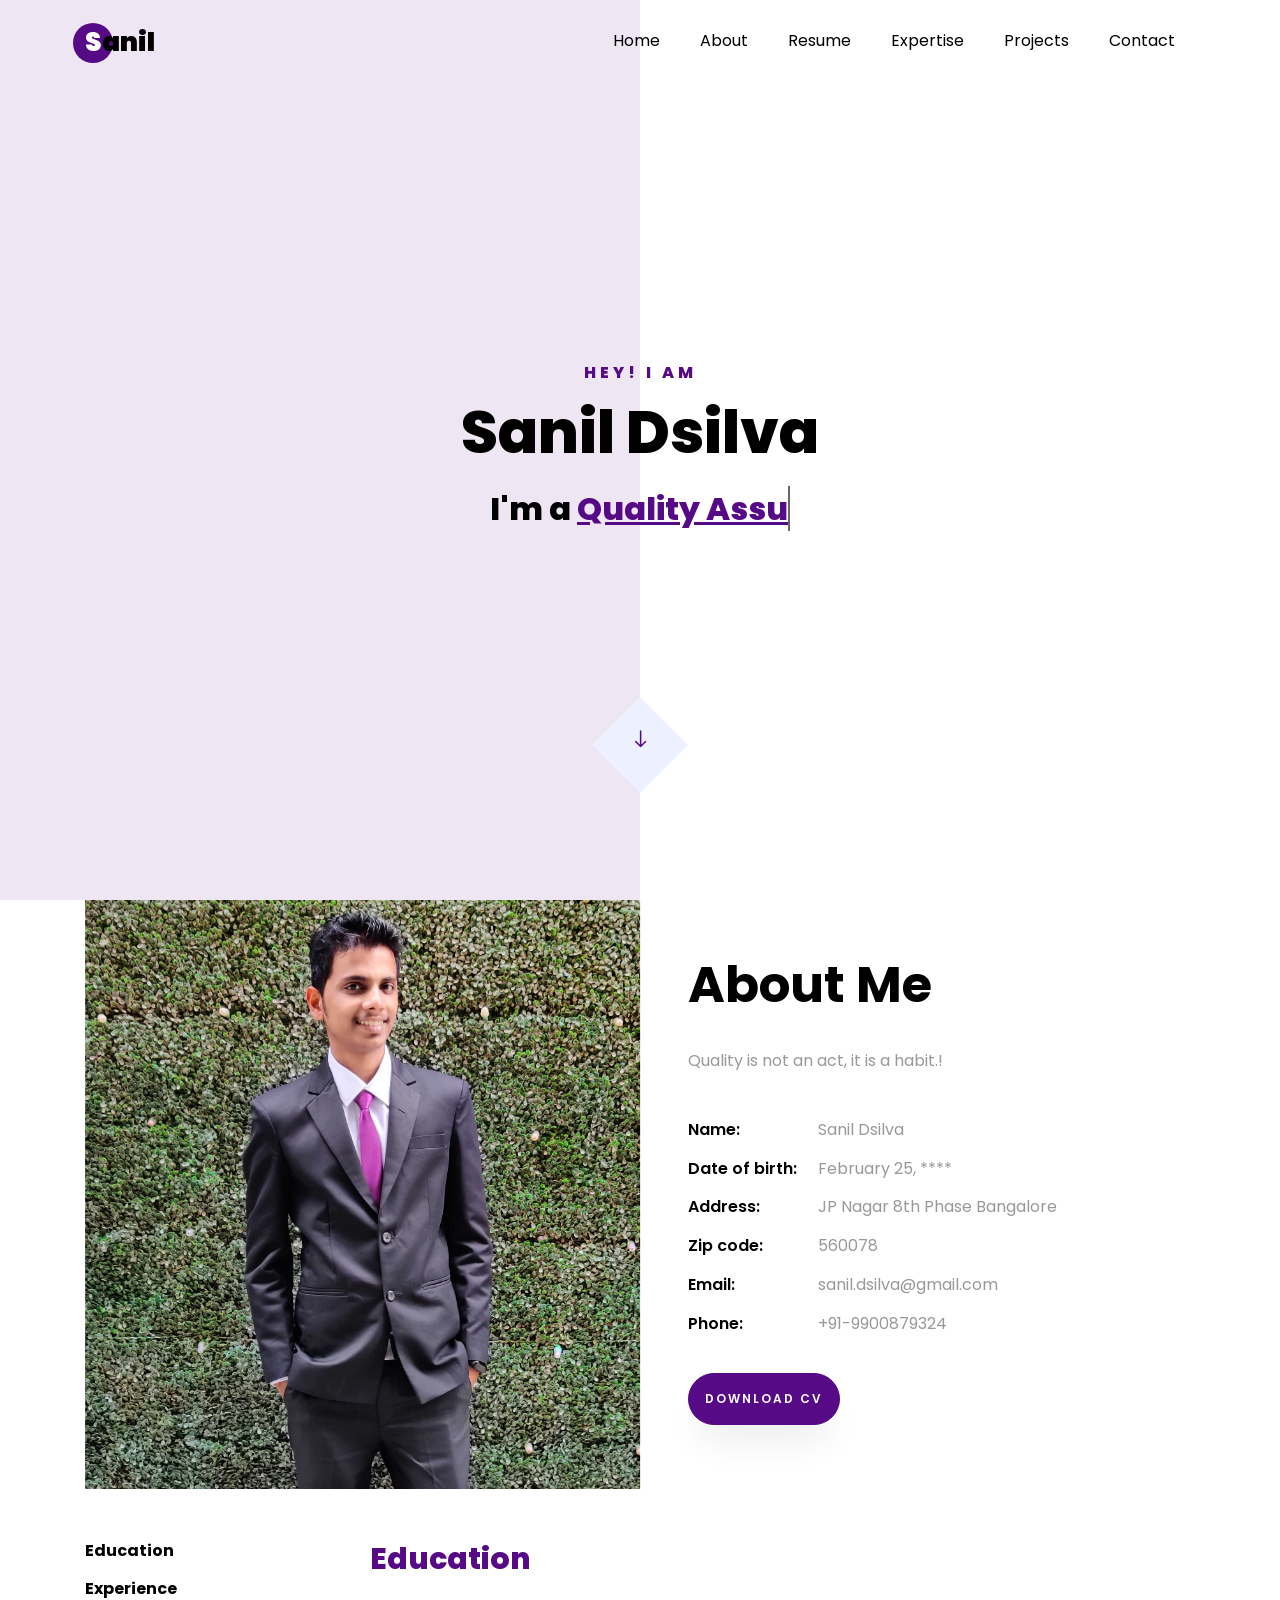
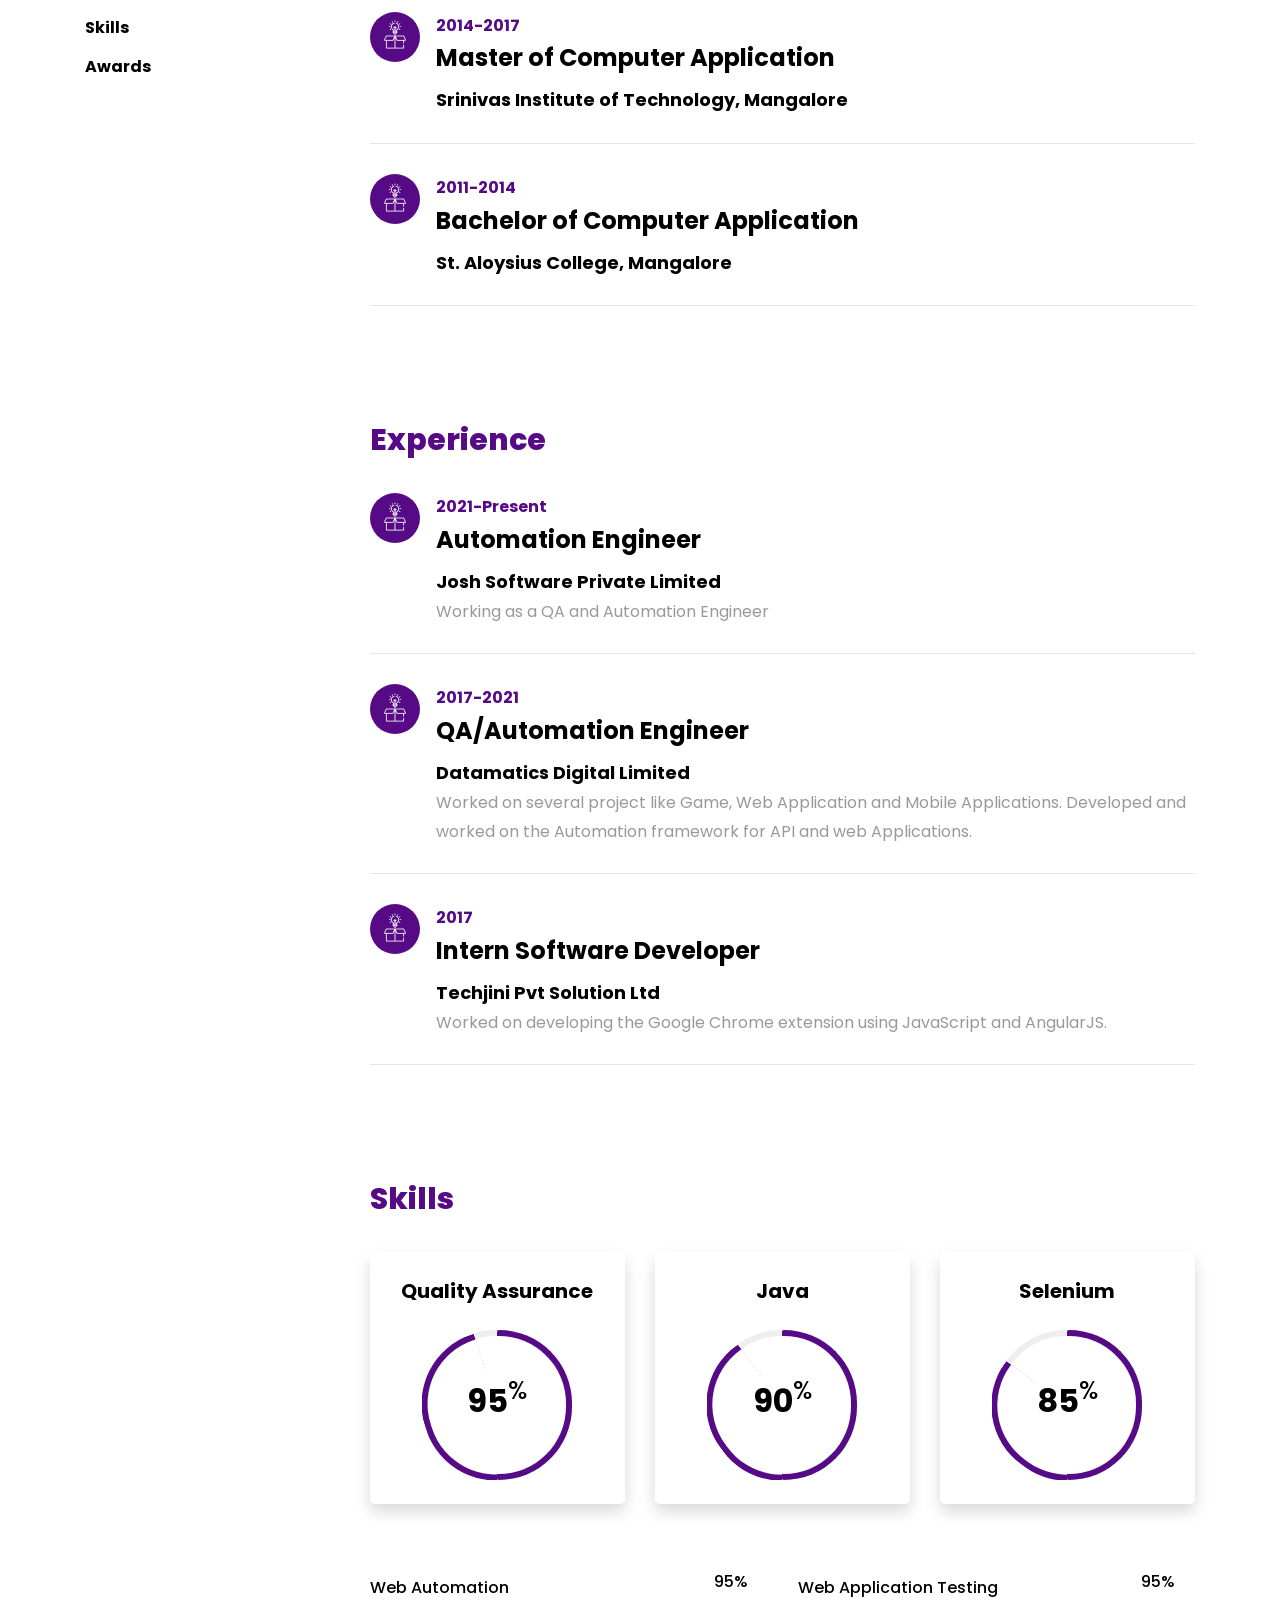
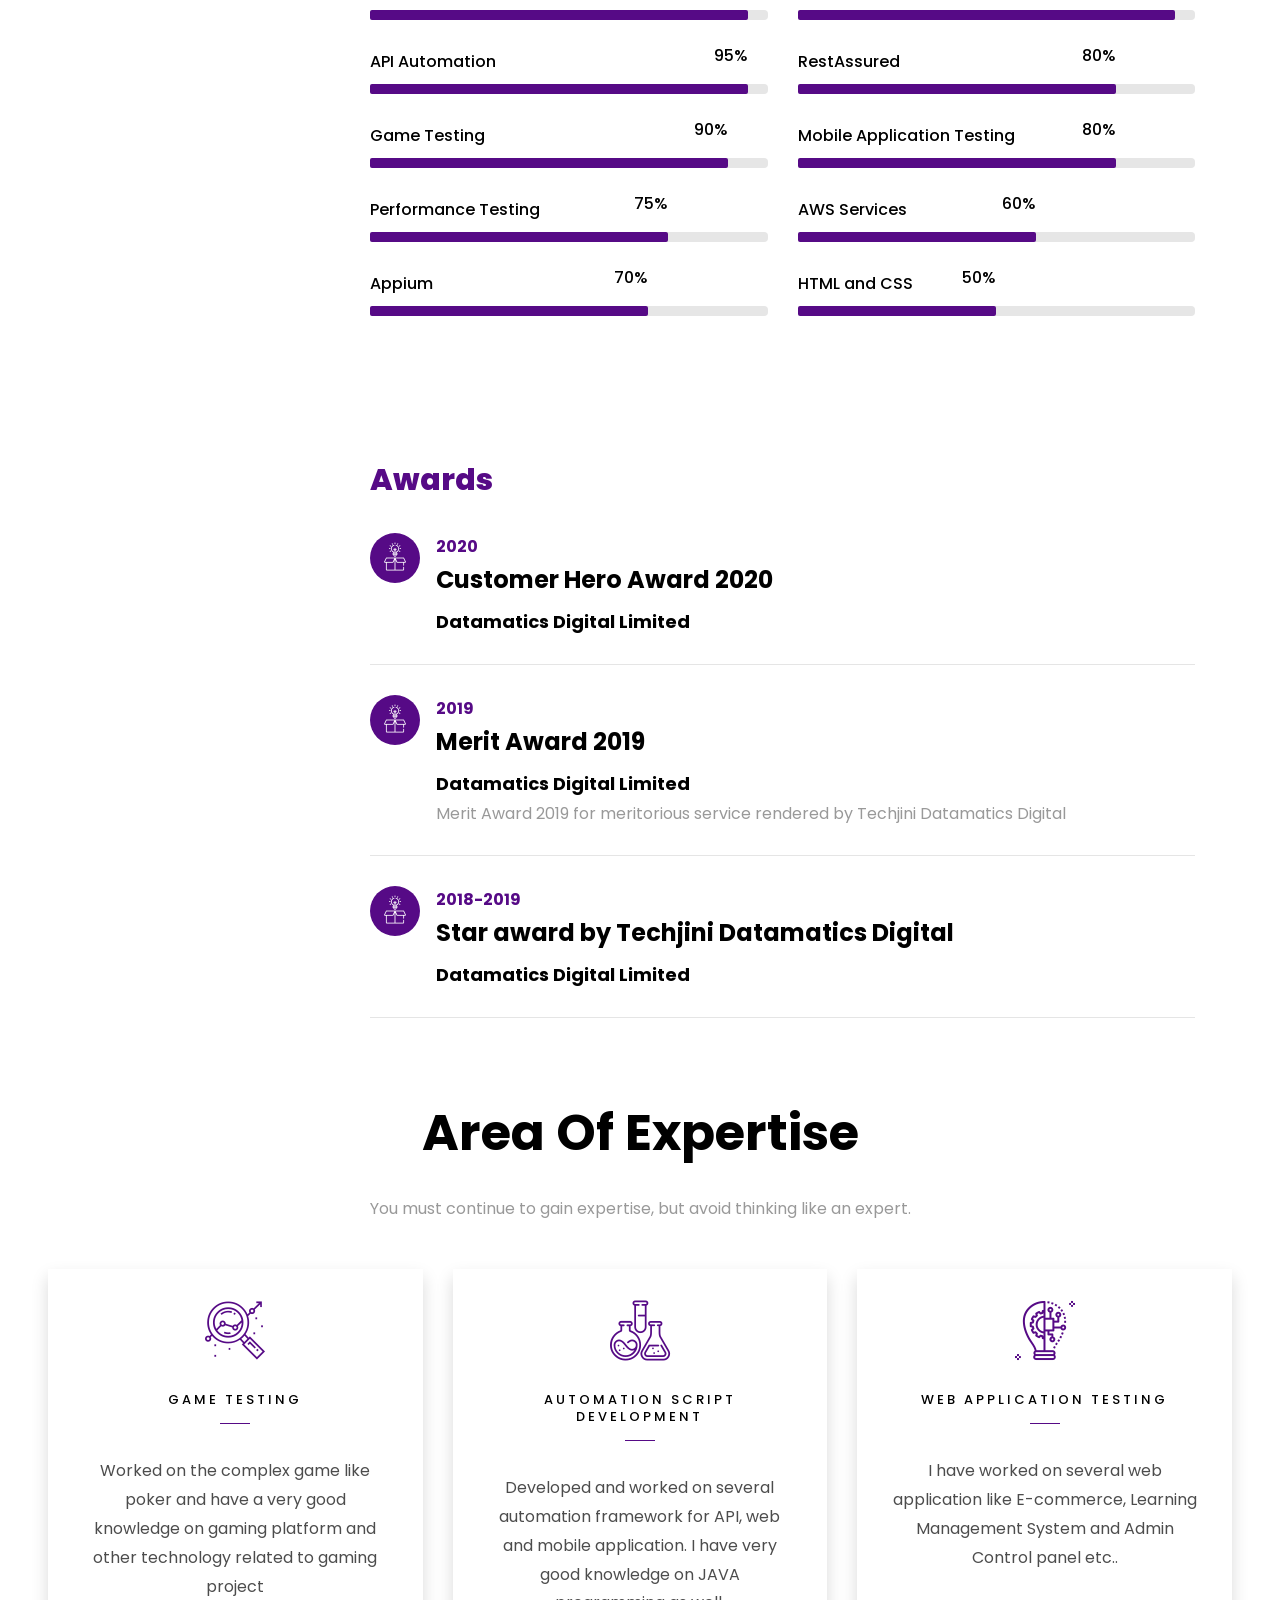
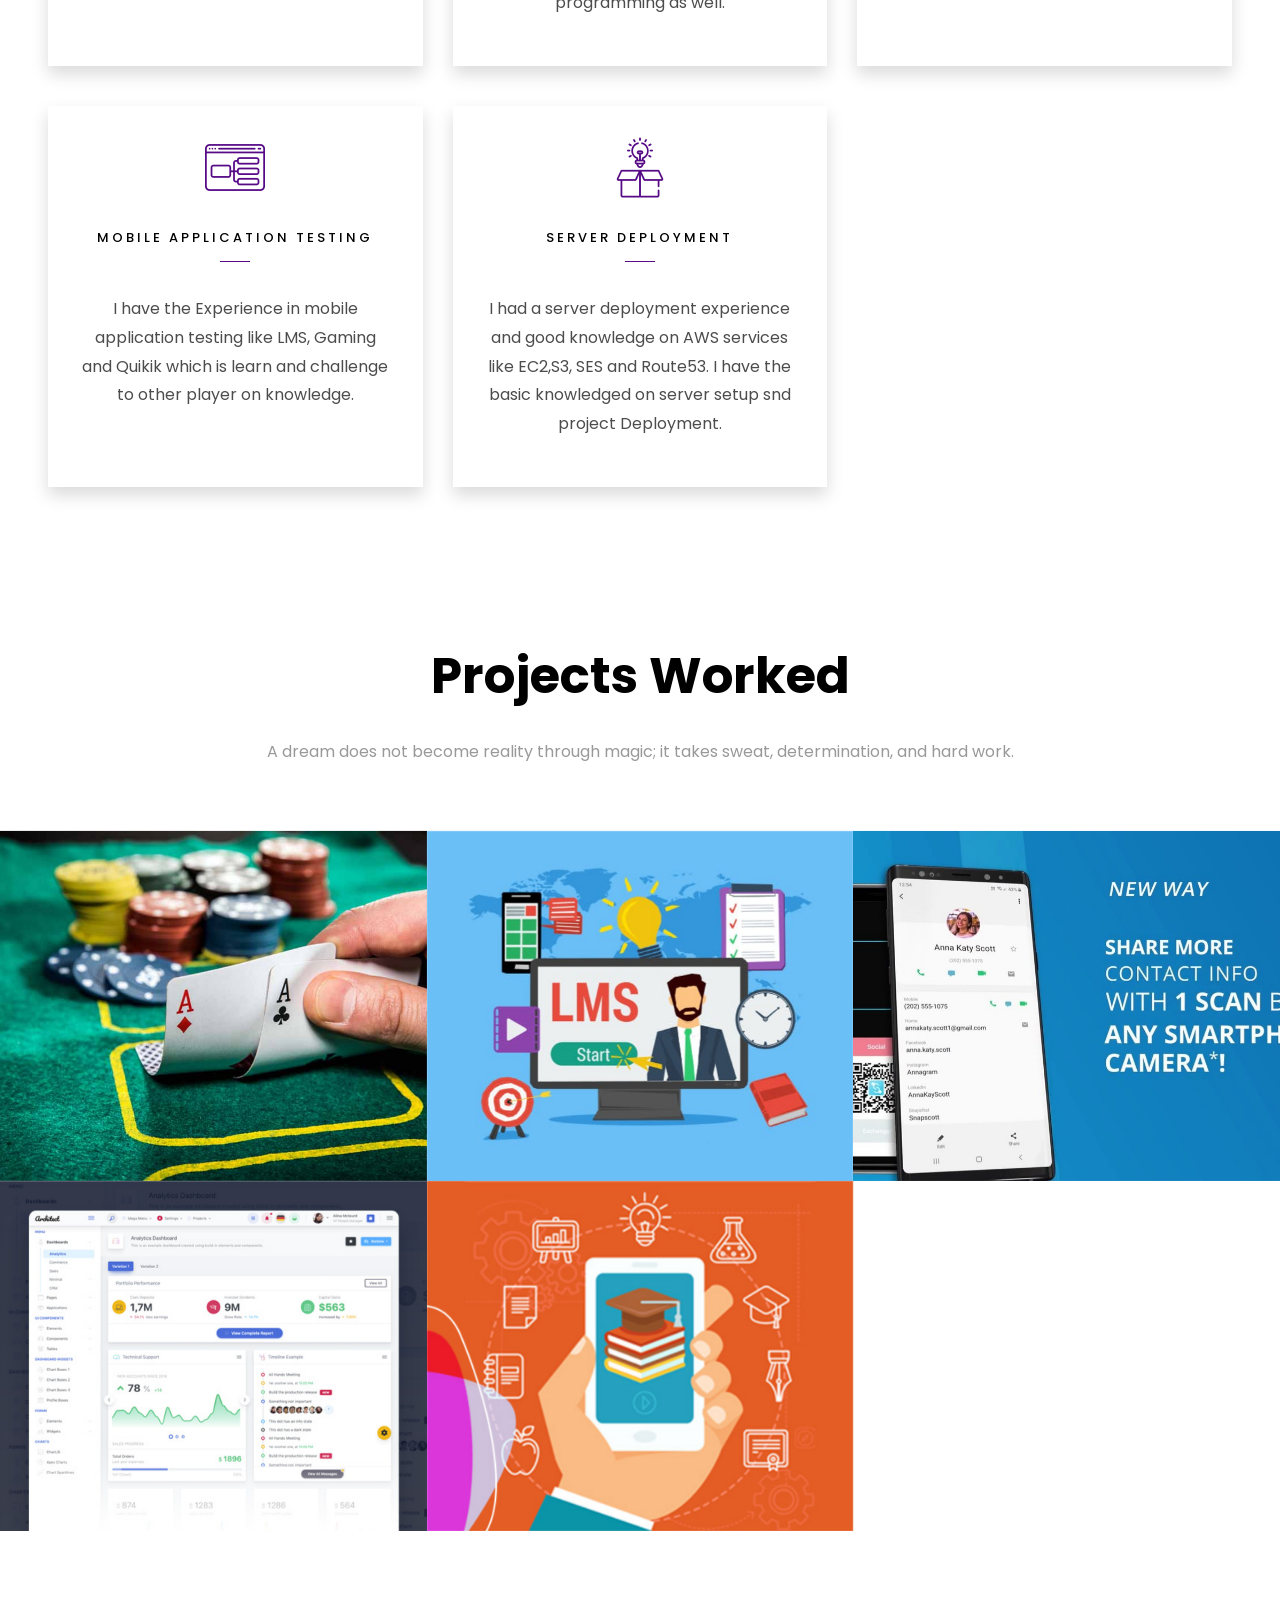
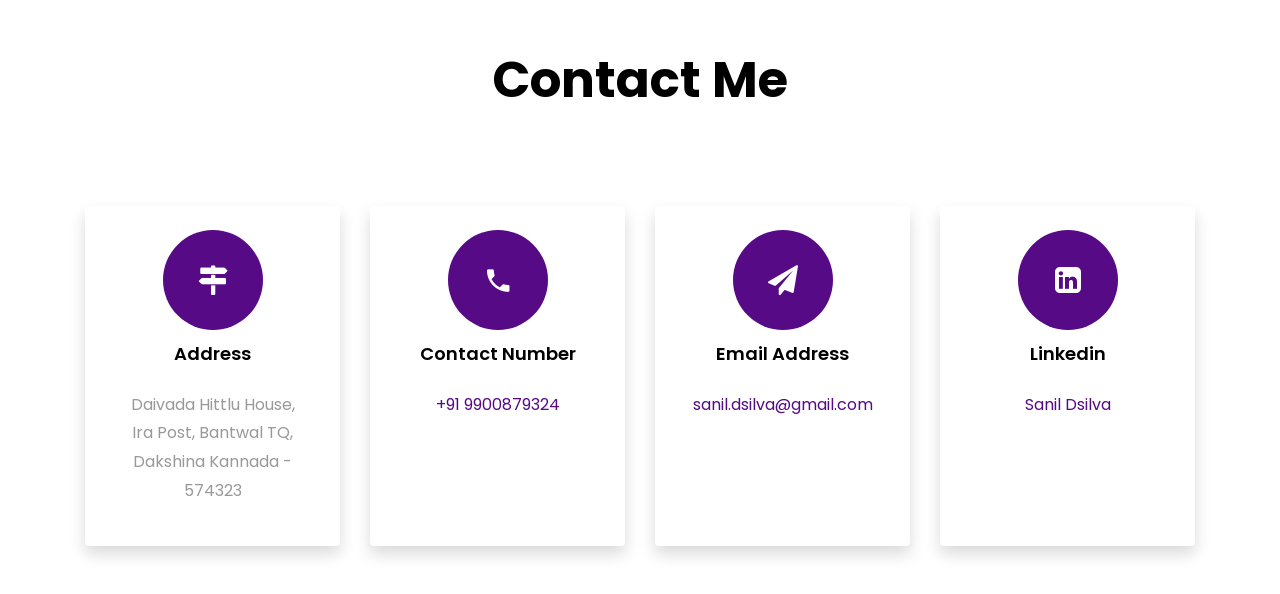
==== index.html @ dc520b86 "address update" ====
<!DOCTYPE html>
<html lang="en">

<head>
    <title>Sanil Dsilva - Resume</title>
    <meta charset="utf-8">
    <meta content="width=device-width, initial-scale=1, shrink-to-fit=no" name="viewport">

    <link href="https://fonts.googleapis.com/css?family=Poppins:100,200,300,400,500,600,700,800,900" rel="stylesheet">

    <link href="css/open-iconic-bootstrap.min.css" rel="stylesheet">
    <link href="css/animate.css" rel="stylesheet">

    <link href="css/owl.carousel.min.css" rel="stylesheet">
    <link href="css/owl.theme.default.min.css" rel="stylesheet">
    <link href="css/magnific-popup.css" rel="stylesheet">

    <link href="css/aos.css" rel="stylesheet">

    <link href="css/ionicons.min.css" rel="stylesheet">

    <link href="css/flaticon.css" rel="stylesheet">
    <link href="css/icomoon.css" rel="stylesheet">
    <link href="css/style.css" rel="stylesheet">
</head>

<body data-offset="300" data-spy="scroll" data-target=".site-navbar-target">


<nav class="navbar navbar-expand-lg navbar-dark ftco_navbar ftco-navbar-light site-navbar-target" id="ftco-navbar">
    <div class="container">
        <a class="navbar-brand" href="index.html"><span>S</span>anil</a>
        <button aria-controls="ftco-nav" aria-expanded="false" aria-label="Toggle navigation"
                class="navbar-toggler js-fh5co-nav-toggle fh5co-nav-toggle" data-target="#ftco-nav" data-toggle="collapse" type="button">
            <span class="oi oi-menu"></span> Menu
        </button>

        <div class="collapse navbar-collapse" id="ftco-nav">
            <ul class="navbar-nav nav ml-auto">
                <li class="nav-item"><a class="nav-link" href="#home-section"><span>Home</span></a></li>
                <li class="nav-item"><a class="nav-link" href="#about-section"><span>About</span></a></li>
                <li class="nav-item"><a class="nav-link" href="#resume-section"><span>Resume</span></a></li>
                <li class="nav-item"><a class="nav-link" href="#services-section"><span>Expertise</span></a></li>
                <li class="nav-item"><a class="nav-link" href="#projects-section"><span>Projects</span></a></li>
                <li class="nav-item"><a class="nav-link" href="#contact-section"><span>Contact</span></a></li>
            </ul>
        </div>
    </div>
</nav>
<section class="hero-wrap js-fullheight">
    <div class="overlay">

    </div>

    <div class="container">
        <div class="row no-gutters slider-text js-fullheight justify-content-center align-items-center">
            <div class="col-lg-8 col-md-6 ftco-animate d-flex align-items-center">


                <div class="text text-center">
                    <span class="subheading">Hey! I am</span>
                    <h1>Sanil Dsilva</h1>
                    <h2>I'm a
                        <span class="txt-rotate" data-period="1000"
                              data-rotate='[ "Quality Assurance.", "Automation Engineer.", "Game Tester." ]'></span>
                    </h2>
                </div>
            </div>
        </div>
    </div>
    </div>
    <div class="mouse">
        <a class="mouse-icon" href="#about-section">
            <div class="mouse-wheel"><span class="ion-ios-arrow-round-down"></span></div>
        </a>
    </div>


</section>

<section class="ftco-about img ftco-section ftco-no-pt ftco-no-pb" id="about-section">
    <div class="container">
        <div class="row d-flex no-gutters">
            <div class="col-md-6 col-lg-6 d-flex">
                <div class="img-about img d-flex align-items-stretch">
                    <div class="overlay"></div>
                    <div class="img d-flex align-self-stretch align-items-center"
                         style="background-image:url(images/about.jpg);">
                    </div>
                </div>
            </div>
            <div class="col-md-6 col-lg-6 pl-md-5 py-5">
                <div class="row justify-content-start pb-3">
                    <div class="col-md-12 heading-section ftco-animate">
                        <h1 class="big">About</h1>
                        <h2 class="mb-4">About Me</h2>
                        <p>Quality is not an act, it is a habit.!</p>
                        <ul class="about-info mt-4 px-md-0 px-2">
                            <li class="d-flex"><span>Name:</span> <span>Sanil Dsilva</span></li>
                            <li class="d-flex"><span>Date of birth:</span> <span>February 25, ****</span></li>
                            <li class="d-flex"><span>Address:</span> <span>JP Nagar 8th Phase Bangalore</span></li>
                            <li class="d-flex"><span>Zip code:</span> <span>560078</span></li>
                            <li class="d-flex"><span>Email:</span> <span>sanil.dsilva@gmail.com</span></li>
                            <li class="d-flex"><span>Phone: </span> <span>+91-9900879324</span></li>
                        </ul>
                    </div>
                </div>
                <div class="counter-wrap ftco-animate d-flex mt-md-3up">
                    <div class="text">
                        <p class="mb-4">
                            <!-- <span class="number" data-number="">0</span>
                <span>Project complete</span> -->
                        </p>
                        <p><a class="btn btn-primary py-3 px-3"
                              href="https://drive.google.com/uc?export=download&id=13MwGcppzN68ynqC8tFf2bJiOkBK320eb">Download CV</a></p>
                    </div>
                </div>
            </div>
        </div>
    </div>
</section>
<!--
<section class="ftco-section ftco-partner">
    <div class="container">
        <div class="row">
            <div class="col-sm ftco-animate">
                <a href="#" class="partner"><img src="images/comp.png" class="img-fluid" alt="Colorlib Template"></a>
            </div>
            <div class="col-sm ftco-animate">
                <a href="#" class="partner"><img src="images/cmp2.png" class="img-fluid" alt="Colorlib Template"></a>
            </div>

        </div>
    </div>
</section> -->

<section class="ftco-section ftco-no-pb goto-here" id="resume-section">
    <div class="container">
        <div class="row">
            <div class="col-md-3">
                <nav id="navi">
                    <ul>
                        <li><a href="#page-1">Education</a></li>
                        <li><a href="#page-2">Experience</a></li>
                        <li><a href="#page-3">Skills</a></li>
                        <li><a href="#page-4">Awards</a></li>
                    </ul>
                </nav>
            </div>
            <div class="col-md-9">
                <div class="page one" id="page-1">
                    <h2 class="heading">Education</h2>
                    <div class="resume-wrap d-flex ftco-animate">
                        <div class="icon d-flex align-items-center justify-content-center">
                            <span class="flaticon-ideas"></span>
                        </div>
                        <div class="text pl-3">

                            <span class="date">2014-2017</span>
                            <h2>Master of Computer Application</h2>
                            <span class="position">Srinivas Institute of Technology, Mangalore</span>
                            <p></p>

                        </div>
                    </div>
                    <div class="resume-wrap d-flex ftco-animate">
                        <div class="icon d-flex align-items-center justify-content-center">
                            <span class="flaticon-ideas"></span>
                        </div>
                        <div class="text pl-3">
                            <span class="date">2011-2014</span>
                            <h2>Bachelor of Computer Application</h2>
                            <span class="position">St. Aloysius College, Mangalore</span>
                            <p></p>

                        </div>
                    </div>

                </div>


                <div class="page two" id="page-2">
                    <h2 class="heading">Experience</h2>


                    <div class="resume-wrap d-flex ftco-animate">
                        <div class="icon d-flex align-items-center justify-content-center">
                            <span class="flaticon-ideas"></span>
                        </div>
                        <div class="text pl-3">
                            <span class="date">2021-Present</span>
                            <h2>Automation Engineer</h2>
                            <span class="position">Josh Software Private Limited
								</span>
                            <p>Working as a QA and Automation Engineer</p>
                        </div>
                    </div>

                    <div class="resume-wrap d-flex ftco-animate">
                        <div class="icon d-flex align-items-center justify-content-center">
                            <span class="flaticon-ideas"></span>
                        </div>
                        <div class="text pl-3">
                            <span class="date">2017-2021</span>
                            <h2>QA/Automation Engineer</h2>
                            <span class="position">Datamatics Digital Limited</span>
                            <p>Worked on several project like Game, Web Application and Mobile Applications.
                                Developed and worked on the Automation framework for API and web Applications. </p>
                        </div>
                    </div>


                    <div class="resume-wrap d-flex ftco-animate">
                        <div class="icon d-flex align-items-center justify-content-center">
                            <span class="flaticon-ideas"></span>
                        </div>
                        <div class="text pl-3">
                            <span class="date">2017</span>
                            <h2>Intern Software Developer</h2>
                            <span class="position">Techjini Pvt Solution Ltd</span>
                            <p>Worked on developing the Google Chrome extension using JavaScript and AngularJS.
                            </p>
                        </div>
                    </div>


                </div>
                <div class="page three" id="page-3">
                    <h2 class="heading">Skills</h2>
                    <div class="row progress-circle mb-5">

                        <div class="col-lg-4 mb-4">
                            <div class="bg-white rounded-lg shadow p-4">
                                <h2 class="h5 font-weight-bold text-center mb-4">Quality Assurance</h2>

                                <!-- Progress bar 1 -->
                                <div class="progress mx-auto" data-value='95'>
										<span class="progress-left">
											<span class="progress-bar border-primary"></span>
										</span>
                                    <span class="progress-right">
											<span class="progress-bar border-primary"></span>
										</span>
                                    <div
                                            class="progress-value w-100 h-100 rounded-circle d-flex align-items-center justify-content-center">
                                        <div class="h2 font-weight-bold">95<sup class="small">%</sup></div>
                                    </div>
                                </div>
                                <!-- END -->


                            </div>
                        </div>
                        <div class="col-lg-4 mb-4">
                            <div class="bg-white rounded-lg shadow p-4">
                                <h2 class="h5 font-weight-bold text-center mb-4">Java</h2>

                                <!-- Progress bar 1 -->
                                <div class="progress mx-auto" data-value='90'>
										<span class="progress-left">
											<span class="progress-bar border-primary"></span>
										</span>
                                    <span class="progress-right">
											<span class="progress-bar border-primary"></span>
										</span>
                                    <div
                                            class="progress-value w-100 h-100 rounded-circle d-flex align-items-center justify-content-center">
                                        <div class="h2 font-weight-bold">90<sup class="small">%</sup></div>
                                    </div>
                                </div>
                                <!-- END -->
                            </div>
                        </div>

                        <div class="col-lg-4 mb-4">
                            <div class="bg-white rounded-lg shadow p-4">
                                <h2 class="h5 font-weight-bold text-center mb-4">Selenium</h2>

                                <!-- Progress bar 1 -->
                                <div class="progress mx-auto" data-value='85'>
										<span class="progress-left">
											<span class="progress-bar border-primary"></span>
										</span>
                                    <span class="progress-right">
											<span class="progress-bar border-primary"></span>
										</span>
                                    <div
                                            class="progress-value w-100 h-100 rounded-circle d-flex align-items-center justify-content-center">
                                        <div class="h2 font-weight-bold">85<sup class="small">%</sup></div>
                                    </div>
                                </div>
                                <!-- END -->


                            </div>
                        </div>


                    </div>
                    <div class="row">
                        <div class="col-md-6 animate-box">
                            <div class="progress-wrap ftco-animate">
                                <h3>Web Automation</h3>
                                <div class="progress">
                                    <div aria-valuemax="100" aria-valuemin="0" aria-valuenow="95"
                                         class="progress-bar color-1" role="progressbar" style="width:95%">
                                        <span>95%</span>
                                    </div>
                                </div>
                            </div>
                        </div>
                        <div class="col-md-6 animate-box">
                            <div class="progress-wrap ftco-animate">
                                <h3>Web Application Testing</h3>
                                <div class="progress">
                                    <div aria-valuemax="100" aria-valuemin="0" aria-valuenow="95"
                                         class="progress-bar color-5" role="progressbar" style="width:95%">
                                        <span>95%</span>
                                    </div>
                                </div>
                            </div>
                        </div>
                        <div class="col-md-6 animate-box">
                            <div class="progress-wrap ftco-animate">
                                <h3>API Automation</h3>
                                <div class="progress">
                                    <div aria-valuemax="100" aria-valuemin="0" aria-valuenow="85"
                                         class="progress-bar color-2" role="progressbar" style="width:95%">
                                        <span>95%</span>
                                    </div>
                                </div>
                            </div>
                        </div>
                        <div class="col-md-6 animate-box">
                            <div class="progress-wrap ftco-animate">
                                <h3>RestAssured</h3>
                                <div class="progress">
                                    <div aria-valuemax="100" aria-valuemin="0" aria-valuenow="80"
                                         class="progress-bar color-3" role="progressbar" style="width:80%">
                                        <span>80%</span>
                                    </div>
                                </div>
                            </div>
                        </div>
                        <div class="col-md-6 animate-box">
                            <div class="progress-wrap ftco-animate">
                                <h3>Game Testing</h3>
                                <div class="progress">
                                    <div aria-valuemax="100" aria-valuemin="0" aria-valuenow="90"
                                         class="progress-bar color-4" role="progressbar" style="width:90%">
                                        <span>90%</span>
                                    </div>
                                </div>
                            </div>
                        </div>
                        <div class="col-md-6 animate-box">
                            <div class="progress-wrap ftco-animate">
                                <h3>Mobile Application Testing</h3>
                                <div class="progress">
                                    <div aria-valuemax="100" aria-valuemin="0" aria-valuenow="70"
                                         class="progress-bar color-5" role="progressbar" style="width:80%">
                                        <span>80%</span>
                                    </div>
                                </div>
                            </div>
                        </div>

                        <div class="col-md-6 animate-box">
                            <div class="progress-wrap ftco-animate">
                                <h3>Performance Testing</h3>
                                <div class="progress">
                                    <div aria-valuemax="100" aria-valuemin="0" aria-valuenow="75"
                                         class="progress-bar color-6" role="progressbar" style="width:75%">
                                        <span>75%</span>
                                    </div>
                                </div>
                            </div>
                        </div>
                        <div class="col-md-6 animate-box">
                            <div class="progress-wrap ftco-animate">
                                <h3>AWS Services</h3>
                                <div class="progress">
                                    <div aria-valuemax="100" aria-valuemin="0" aria-valuenow="60"
                                         class="progress-bar color-6" role="progressbar" style="width:60%">
                                        <span>60%</span>
                                    </div>
                                </div>
                            </div>
                        </div>
                        <div class="col-md-6 animate-box">
                            <div class="progress-wrap ftco-animate">
                                <h3>Appium</h3>
                                <div class="progress">
                                    <div aria-valuemax="100" aria-valuemin="0" aria-valuenow="70"
                                         class="progress-bar color-6" role="progressbar" style="width:70%">
                                        <span>70%</span>
                                    </div>
                                </div>
                            </div>
                        </div>
                        <div class="col-md-6 animate-box">
                            <div class="progress-wrap ftco-animate">
                                <h3>HTML and CSS</h3>
                                <div class="progress">
                                    <div aria-valuemax="100" aria-valuemin="0" aria-valuenow="70"
                                         class="progress-bar color-6" role="progressbar" style="width:50%">
                                        <span>50%</span>
                                    </div>
                                </div>
                            </div>
                        </div>
                    </div>
                </div>
                <div class="page four" id="page-4">
                    <h2 class="heading">Awards</h2>


                    <div class="resume-wrap d-flex ftco-animate">
                        <div class="icon d-flex align-items-center justify-content-center">
                            <span class="flaticon-ideas"></span>
                        </div>
                        <div class="text pl-3">
                            <span class="date">2020</span>
                            <h2>Customer Hero Award 2020 </h2>
                            <span class="position">Datamatics Digital Limited</span>
                            <p></p>
                        </div>
                    </div>

                    <div class="resume-wrap d-flex ftco-animate">
                        <div class="icon d-flex align-items-center justify-content-center">
                            <span class="flaticon-ideas"></span>
                        </div>
                        <div class="text pl-3">
                            <span class="date">2019</span>
                            <h2>Merit Award 2019 </h2>
                            <span class="position">Datamatics Digital Limited</span>
                            <p>Merit Award 2019 for meritorious service rendered by Techjini Datamatics
                                Digital</p>
                        </div>
                    </div>
                    <div class="resume-wrap d-flex ftco-animate">
                        <div class="icon d-flex align-items-center justify-content-center">
                            <span class="flaticon-ideas"></span>
                        </div>
                        <div class="text pl-3">
                            <span class="date">2018-2019</span>
                            <h2>Star award by Techjini Datamatics Digital</h2>
                            <span class="position">Datamatics Digital Limited</span>
                            <p></p>
                        </div>
                    </div>

                </div>
            </div>
        </div>
    </div>
</section>

<section class="ftco-section" id="services-section">
    <div class="container-fluid px-md-5">
        <div class="row justify-content-center">
            <div class="col-md-12 heading-section text-center ftco-animate">
                <h1 class="big big-2">Area Of Expertise</h1>
                <h2 class="mb-4">Area Of Expertise</h2>
                <!-- <p>Be warned that being an expert is more than understanding how a system is supposed to work. Expertise is gained by investigating why a system doesn't work.</p> -->
                <p>You must continue to gain expertise, but avoid thinking like an expert.</p>
                <br/>
            </div>
        </div>
        <div class="row">
            <div class="col-md-4 text-center d-flex ftco-animate">
                <a class="services-1 shadow">
						<span class="icon">
							<i class="flaticon-analysis"></i>
						</span>
                    <div class="desc">
                        <h3 class="mb-5">Game Testing</h3>
                        <p>Worked on the complex game like poker and have a very good knowledge on gaming platform and
                            other technology related to gaming project </p>
                    </div>
                </a>
            </div>
            <div class="col-md-4 text-center d-flex ftco-animate">
                <a class="services-1 shadow">
						<span class="icon">
							<i class="flaticon-flasks"></i>
						</span>
                    <div class="desc">
                        <h3 class="mb-5">Automation Script Development</h3>
                        <p>Developed and worked on several automation framework for API, web and mobile application. I
                            have very good knowledge on JAVA programming as well.</p>
                    </div>
                </a>
            </div>


            <div class="col-md-4 text-center d-flex ftco-animate">
                <a class="services-1 shadow">
						<span class="icon">
							<i class="flaticon-innovation"></i>
						</span>
                    <div class="desc">
                        <h3 class="mb-5">Web Application Testing</h3>
                        <p>I have worked on several web application like E-commerce, Learning Management System and
                            Admin Control panel etc..</p>
                    </div>
                </a>
            </div>
            <div class="col-md-4 text-center d-flex ftco-animate">
                <a class="services-1 shadow">
						<span class="icon">
							<i class="flaticon-ux-design"></i>
						</span>
                    <div class="desc">
                        <h3 class="mb-5">Mobile Application Testing</h3>
                        <p>I have the Experience in mobile application testing like LMS, Gaming and Quikik which is
                            learn and challenge to other player on knowledge.</p>
                    </div>
                </a>
            </div>

            <div class="col-md-4 text-center d-flex ftco-animate">
                <a class="services-1 shadow">
						<span class="icon">
							<i class="flaticon-ideas"></i>
						</span>
                    <div class="desc">
                        <h3 class="mb-5">Server Deployment</h3>
                        <p>I had a server deployment experience and good knowledge on AWS services like EC2,S3, SES and
                            Route53. I have the basic knowledged on server setup snd project Deployment.</p>
                    </div>
                </a>
            </div>
            <!-- <div class="col-md-4 text-center d-flex ftco-animate">
                    <a href="#" class="services-1 shadow">
                        <span class="icon">
                            <i class="flaticon-idea"></i>
                        </span>
                        <div class="desc">
                            <h3 class="mb-5">Product Strategy</h3>
                            <p>A small river named Duden flows by their place and supplies it with the necessary regelialia.</p>
                        </div>
                    </a>
                </div> -->
        </div>
    </div>
</section>


<section class="ftco-sectionNew ftco-project" id="projects-section">
    <div class="container-fluid px-md-0">
        <div class="row no-gutters justify-content-center pb-5">
            <div class="col-md-12 heading-section text-center ftco-animate">
                <h1 class="big big-2">Projects</h1>
                <h2 class="mb-4">Projects Worked</h2>
                <p>A dream does not become reality through magic; it takes sweat, determination, and hard work.
                </p>
            </div>
        </div>
        <div class="row no-gutters">
            <div class="col-md-4">
                <div class="project img ftco-animate d-flex justify-content-center align-items-center"
                     style="background-image: url(images/p1.jpg);">
                    <div class="overlay">
                    </div>
                    <div class="text text-justify p-4">
                        <h3><a href="#">
                            <center>Poker Game</center>
                        </a></h3>
                        <span>This is gaming application where different poker variants are developed. User can
								create club, create tables and plays with other realtime player to earn chips.
								<br/> Worked as QA and Developed the API automation script for this project.
								<hr>
								Role : QA and Automation Engineer
							</span>

                    </div>
                </div>
            </div>
            <div class="col-md-4">
                <div class="project img ftco-animate d-flex justify-content-center align-items-center"
                     style="background-image: url(images/p2.jpg);">
                    <div class="overlay"></div>
                    <div class="text text-justify p-4">
                        <h3><a href="#">
                            <center>E-Commerce and LMS</center>
                        </a></h3>
                        <span>Project is about E-Commerce website where user can buy the different courses from
								inventory and LMS application where user
								gets the access to course content, exams ,certificates and different admin controls to
								create and manipulate courses content etc.
								<hr/>
								Role : QA

							</span>
                    </div>
                </div>
            </div>

            <div class="col-md-4">
                <div class="project img ftco-animate d-flex justify-content-center align-items-center"
                     style="background-image: url(images/p3.jpg);">
                    <div class="overlay"></div>
                    <div class="text text-justify p-2">
                        <h3><a href="#">
                            <center>ContSync</center>
                        </a></h3>
                        <span>This is application where user can create contact card and can share across with other
								users. This application has a unique features like storing the all kind of contact
								information like phone number,social media profile etc. it will get auto updated on all
								the users app.

								<hr/> Role : UAT QA

							</span>
                    </div>
                </div>
            </div>
            <div class="col-md-4">
                <div class="project img ftco-animate d-flex justify-content-center align-items-center"
                     style="background-image: url(images/p4.jpg);">
                    <div class="overlay"></div>
                    <div class="text text-justify p-4">
                        <h3><a href="#">
                            <center>Bank Agent Portal</center>
                        </a></h3>
                        <span> This is web app where agent can login and enter field agent information ,
								assign the location , reporting manager and more.
								<br/> Worked on to develope the web automation script for this project.
								<hr/>
								Role : Automation Engineer
							</span>
                    </div>
                </div>
            </div>
            <div class="col-md-4">
                <div class="project img ftco-animate d-flex justify-content-center align-items-center"
                     style="background-image: url(images/p5.jpg);">
                    <div class="overlay"></div>
                    <div class="text text-justify p-4">
                        <h3><a href="#">
                            <center>Quikik</center>
                        </a></h3>
                        <span>It's Mobile and web application where user can learn maths and science subject topics
								and get the solution for the problem of the student.
								<br/> Worked on this project as QA and developing the automation scripts for API and
								mobile app.
								<hr/>Role : QA and Automation Engineer

							</span>
                    </div>
                </div>
            </div>
            <!-- <div class="col-md-4">
                <div class="project img ftco-animate d-flex justify-content-center align-items-center"
                    style="background-image: url(images/work-6.jpg);">
                    <div class="overlay"></div>
                    <div class="text text-center p-4">
                        <h3><a href="#">Branding &amp; Illustration Design</a></h3>
                        <span>Web Design</span>
                    </div>
                </div>
            </div> -->
        </div>
    </div>
</section>

<!-- <section class="ftco-section ftco-no-pt ftco-no-pb ftco-counter img" id="section-counter">
    <div class="container-fluid px-md-5">
        <div class="row d-md-flex align-items-center">
            <div class="col-md d-flex justify-content-center counter-wrap ftco-animate">
                <div class="block-18 shadow">
                    <div class="text">
                        <strong class="number" data-number="100">0</strong>
                        <span>Awards</span>
                    </div>
                </div>
            </div>
            <div class="col-md d-flex justify-content-center counter-wrap ftco-animate">
                <div class="block-18 shadow">
                    <div class="text">
                        <strong class="number" data-number="1200">0</strong>
                        <span>Complete Projects</span>
                    </div>
                </div>
            </div>
            <div class="col-md d-flex justify-content-center counter-wrap ftco-animate">
                <div class="block-18 shadow">
                    <div class="text">
                        <strong class="number" data-number="1200">0</strong>
                        <span>Happy Customers</span>
                    </div>
                </div>
            </div>
            <div class="col-md d-flex justify-content-center counter-wrap ftco-animate">
                <div class="block-18 shadow">
                    <div class="text">
                        <strong class="number" data-number="500">0</strong>
                        <span>Cups of coffee</span>
                    </div>
                </div>
            </div>
        </div>
    </div>
</section>
-->

<!-- <section class="ftco-section" id="blog-section">
    <div class="container">
        <div class="row justify-content-center mb-5 pb-5">
            <div class="col-md-7 heading-section text-center ftco-animate">
                <h1 class="big big-2">Blog</h1>
                <h2 class="mb-4">Our Blog</h2>
                <p>Far far away, behind the word mountains, far from the countries Vokalia and Consonantia</p>
            </div>
        </div>
        <div class="row d-flex">
            <div class="col-md-4 d-flex ftco-animate">
                <div class="blog-entry justify-content-end">
                    <a href="single.html" class="block-20" style="background-image: url('images/image_1.jpg');">
                    </a>
                    <div class="text mt-3 float-right d-block">
                        <h3 class="heading"><a href="single.html">Why Lead Generation is Key for Business Growth</a>
                        </h3>
                        <div class="d-flex align-items-center mb-3 meta">
                            <p class="mb-0">
                                <span class="mr-2">Sept. 12, 2019</span>
                                <a href="#" class="mr-2">Admin</a>
                                <a href="#" class="meta-chat"><span class="icon-chat"></span> 3</a>
                            </p>
                        </div>
                        <p>A small river named Duden flows by their place and supplies it with the necessary
                            regelialia.</p>
                    </div>
                </div>
            </div>
            <div class="col-md-4 d-flex ftco-animate">
                <div class="blog-entry justify-content-end">
                    <a href="single.html" class="block-20" style="background-image: url('images/image_2.jpg');">
                    </a>
                    <div class="text mt-3 float-right d-block">
                        <h3 class="heading"><a href="single.html">Why Lead Generation is Key for Business Growth</a>
                        </h3>
                        <div class="d-flex align-items-center mb-3 meta">
                            <p class="mb-0">
                                <span class="mr-2">Sept. 12, 2019</span>
                                <a href="#" class="mr-2">Admin</a>
                                <a href="#" class="meta-chat"><span class="icon-chat"></span> 3</a>
                            </p>
                        </div>
                        <p>A small river named Duden flows by their place and supplies it with the necessary
                            regelialia.</p>
                    </div>
                </div>
            </div>
            <div class="col-md-4 d-flex ftco-animate">
                <div class="blog-entry">
                    <a href="single.html" class="block-20" style="background-image: url('images/image_3.jpg');">
                    </a>
                    <div class="text mt-3 float-right d-block">
                        <h3 class="heading"><a href="single.html">Why Lead Generation is Key for Business Growth</a>
                        </h3>
                        <div class="d-flex align-items-center mb-3 meta">
                            <p class="mb-0">
                                <span class="mr-2">Sept. 12, 2019</span>
                                <a href="#" class="mr-2">Admin</a>
                                <a href="#" class="meta-chat"><span class="icon-chat"></span> 3</a>
                            </p>
                        </div>
                        <p>A small river named Duden flows by their place and supplies it with the necessary
                            regelialia.</p>
                    </div>
                </div>
            </div>
        </div>
    </div>
</section> -->

<!-- <section class="ftco-section ftco-hireme img" style="background-image: url(images/bg_1.jpg)">
    <div class="overlay"></div>
    <div class="container">
        <div class="row justify-content-center">
            <div class="col-md-7 ftco-animate text-center">
                <h2>I'm <span>Available</span> for freelancing</h2>
                <p>A small river named Duden flows by their place and supplies it with the necessary regelialia.</p>
                <p class="mb-0"><a href="#" class="btn btn-primary py-3 px-5">Hire me</a></p>
            </div>
        </div>
    </div>
</section> -->

<section class="ftco-section contact-section ftco-no-pb" id="contact-section">
    <div class="container">
        <div class="row justify-content-center mb-5 pb-3">
            <div class="col-md-7 heading-section text-center ftco-animate">
                <h1 class="big big-2">Contact</h1>
                <h2 class="mb-4">Contact Me</h2>
            </div>
        </div>

        <div class="row d-flex contact-info mb-5">
            <div class="col-md-6 col-lg-3 d-flex ftco-animate">
                <div class="align-self-stretch box text-center p-4 shadow">
                    <div class="icon d-flex align-items-center justify-content-center">
                        <span class="icon-map-signs"></span>
                    </div>
                    <div>
                        <h3 class="mb-4">Address</h3>
                        <p>Daivada Hittlu House,<br/> Ira Post, Bantwal TQ, Dakshina Kannada - 574323</p>
                    </div>
                </div>
            </div>
            <div class="col-md-6 col-lg-3 d-flex ftco-animate">
                <div class="align-self-stretch box text-center p-4 shadow">
                    <div class="icon d-flex align-items-center justify-content-center">
                        <span class="icon-phone2"></span>
                    </div>
                    <div>
                        <h3 class="mb-4">Contact Number</h3>
                        <p><a href="tel://9900879324">+91 9900879324</a></p>
                    </div>
                </div>
            </div>
            <div class="col-md-6 col-lg-3 d-flex ftco-animate">
                <div class="align-self-stretch box text-center p-4 shadow">
                    <div class="icon d-flex align-items-center justify-content-center">
                        <span class="icon-paper-plane"></span>
                    </div>
                    <div>
                        <h3 class="mb-4">Email Address</h3>
                        <p><a href="mailto:sanil.dsilva@gmail.com">sanil.dsilva@gmail.com</a></p>
                    </div>
                </div>
            </div>
            <div class="col-md-6 col-lg-3 d-flex ftco-animate">
                <div class="align-self-stretch box text-center p-4 shadow">
                    <div class="icon d-flex align-items-center justify-content-center">
                        <span class="icon-linkedin-square"></span>
                    </div>
                    <div>
                        <h3 class="mb-4">Linkedin</h3>
                        <p><a href="https://www.linkedin.com/in/sanil-dsilva-b2240284/" target="#">Sanil Dsilva</a>
                        </p>
                    </div>
                </div>
            </div>
        </div>

        <!-- <div class="row no-gutters block-9">
      <div class="col-md-6 order-md-last d-flex">
        <form action="#" class="bg-light p-4 p-md-5 contact-form">
          <div class="form-group">
            <input type="text" class="form-control" placeholder="Your Name">
          </div>
          <div class="form-group">
            <input type="text" class="form-control" placeholder="Your Email">
          </div>
          <div class="form-group">
            <input type="text" class="form-control" placeholder="Subject">
          </div>
          <div class="form-group">
            <textarea name="" id="" cols="30" rows="7" class="form-control" placeholder="Message"></textarea>
          </div>
          <div class="form-group">
            <input type="submit" value="Send Message" class="btn btn-primary py-3 px-5">
          </div>
        </form>

      </div>

      <div class="col-md-6 d-flex">
          <div class="img" style="background-image: url(images/about.jpg);"></div>
      </div>
    </div> -->
        <!-- </div>
</section> -->


        <!-- <footer class="ftco-footer ftco-section"> -->
        <!-- <div class="container">
    <div class="row mb-5">
      <div class="col-md">
        <div class="ftco-footer-widget mb-4">
          <h2 class="ftco-heading-2">About</h2>
          <p>Far far away, behind the word mountains, far from the countries Vokalia and Consonantia, there live the blind texts.</p>
          <ul class="ftco-footer-social list-unstyled float-md-left float-lft mt-5">
            <li class="ftco-animate"><a href="#"><span class="icon-twitter"></span></a></li>
            <li class="ftco-animate"><a href="#"><span class="icon-facebook"></span></a></li>
            <li class="ftco-animate"><a href="#"><span class="icon-instagram"></span></a></li>
          </ul>
        </div>
      </div>
      <div class="col-md">
        <div class="ftco-footer-widget mb-4 ml-md-4">
          <h2 class="ftco-heading-2">Links</h2>
          <ul class="list-unstyled">
            <li><a href="#"><span class="icon-long-arrow-right mr-2"></span>Home</a></li>
            <li><a href="#"><span class="icon-long-arrow-right mr-2"></span>About</a></li>
            <li><a href="#"><span class="icon-long-arrow-right mr-2"></span>Services</a></li>
            <li><a href="#"><span class="icon-long-arrow-right mr-2"></span>Projects</a></li>
            <li><a href="#"><span class="icon-long-arrow-right mr-2"></span>Contact</a></li>
          </ul>
        </div>
      </div>
      <div class="col-md">
         <div class="ftco-footer-widget mb-4">
          <h2 class="ftco-heading-2">Services</h2>
          <ul class="list-unstyled">
            <li><a href="#"><span class="icon-long-arrow-right mr-2"></span>Web Design</a></li>
            <li><a href="#"><span class="icon-long-arrow-right mr-2"></span>Web Development</a></li>
            <li><a href="#"><span class="icon-long-arrow-right mr-2"></span>Business Strategy</a></li>
            <li><a href="#"><span class="icon-long-arrow-right mr-2"></span>Data Analysis</a></li>
            <li><a href="#"><span class="icon-long-arrow-right mr-2"></span>Graphic Design</a></li>
          </ul>
        </div>
      </div>
      <div class="col-md">
        <div class="ftco-footer-widget mb-4">
            <h2 class="ftco-heading-2">Have a Questions?</h2>
            <div class="block-23 mb-3">
              <ul>
                <li><span class="icon icon-map-marker"></span><span class="text">203 Fake St. Mountain View, San Francisco, California, USA</span></li>
                <li><a href="#"><span class="icon icon-phone"></span><span class="text">+2 392 3929 210</span></a></li>
                <li><a href="#"><span class="icon icon-envelope"></span><span class="text">info@yourdomain.com</span></a></li>
              </ul>
            </div>
        </div>
      </div>
    </div> -->
        <!-- <div class="row">
        <div class="col-md-12 text-center">
            <p>
                Link back to Colorlib can't be removed. Template is licensed under CC BY 3.0.
                Copyright &copy;
                <script>document.write(new Date().getFullYear());</script> All rights reserved | This template is
                made with <i class="icon-heart color-danger" aria-hidden="true"></i> by <a href="#">Colorlib</a>
                <!-- Link back to Colorlib can't be removed. Template is licensed under CC BY 3.0. -->
        <!-- </p>
        </div>
    </div>
    </div>
</footer>  -->


        <!-- loader
<div id="ftco-loader" class="show fullscreen"><svg class="circular" width="48px" height="48px">
        <circle class="path-bg" cx="24" cy="24" r="22" fill="none" stroke-width="4" stroke="#eeeeee" />
        <circle class="path" cx="24" cy="24" r="22" fill="none" stroke-width="4" stroke-miterlimit="10"
            stroke="#F96D00" /></svg></div> -->


        <script src="js/jquery.min.js"></script>
        <script src="js/jquery-migrate-3.0.1.min.js"></script>
        <script src="js/popper.min.js"></script>
        <script src="js/bootstrap.min.js"></script>
        <script src="js/jquery.easing.1.3.js"></script>
        <script src="js/jquery.waypoints.min.js"></script>
        <script src="js/jquery.stellar.min.js"></script>
        <script src="js/owl.carousel.min.js"></script>
        <script src="js/jquery.magnific-popup.min.js"></script>
        <script src="js/aos.js"></script>
        <script src="js/jquery.animateNumber.min.js"></script>
        <script src="js/scrollax.min.js"></script>

        <script src="js/main.js"></script>

</body>

</html>
---- css/flaticon.css ----
/*
  	Flaticon icon font: Flaticon
  	Creation date: 04/01/2019 13:45
  	*/


@font-face {
  font-family: "Flaticon";
  src: url("../fonts/flaticon/font/Flaticon.eot");
  src: url("../fonts/flaticon/font/Flaticon.eot?#iefix") format("embedded-opentype"),
       url("../fonts/flaticon/font/Flaticon.woff") format("woff"),
       url("../fonts/flaticon/font/Flaticon.ttf") format("truetype"),
       url("../fonts/flaticon/font/Flaticon.svg#Flaticon") format("svg");
  font-weight: normal;
  font-style: normal;
}

@media screen and (-webkit-min-device-pixel-ratio:0) {
  @font-face {
    font-family: "Flaticon";
    src: url("../fonts/flaticon/font/Flaticon.svg#Flaticon") format("svg");
  }
}

[class^="flaticon-"]:before, [class*=" flaticon-"]:before,
[class^="flaticon-"]:after, [class*=" flaticon-"]:after {   
  font-family: Flaticon;
  font-style: normal;
  font-weight: normal;
  font-variant: normal;
  text-transform: none;
  line-height: 1;

  /* Better Font Rendering =========== */
  -webkit-font-smoothing: antialiased;
  -moz-osx-font-smoothing: grayscale;
}

.flaticon-ideas:before { content: "\f100"; }
.flaticon-flasks:before { content: "\f101"; }
.flaticon-analysis:before { content: "\f102"; }
.flaticon-ux-design:before { content: "\f103"; }
.flaticon-web-design:before { content: "\f104"; }
.flaticon-idea:before { content: "\f105"; }
.flaticon-innovation:before { content: "\f106"; }
---- css/icomoon.css ----
@font-face {
  font-family: 'icomoon';
  src:  url('../fonts/icomoon/icomoon.eot?6tt51o');
  src:  url('../fonts/icomoon/icomoon.eot?6tt51o#iefix') format('embedded-opentype'),
    url('../fonts/icomoon/icomoon.ttf?6tt51o') format('truetype'),
    url('../fonts/icomoon/icomoon.woff?6tt51o') format('woff'),
    url('../fonts/icomoon/icomoon.svg?6tt51o#icomoon') format('svg');
  font-weight: normal;
  font-style: normal;
}

[class^="icon-"], [class*=" icon-"] {
  /* use !important to prevent issues with browser extensions that change fonts */
  font-family: 'icomoon' !important;
  speak: none;
  font-style: normal;
  font-weight: normal;
  font-variant: normal;
  text-transform: none;
  line-height: 1;

  /* Better Font Rendering =========== */
  -webkit-font-smoothing: antialiased;
  -moz-osx-font-smoothing: grayscale;
}

.icon-asterisk:before {
  content: "\f069";
}
.icon-plus:before {
  content: "\f067";
}
.icon-question:before {
  content: "\f128";
}
.icon-minus:before {
  content: "\f068";
}
.icon-glass:before {
  content: "\f000";
}
.icon-music:before {
  content: "\f001";
}
.icon-search:before {
  content: "\f002";
}
.icon-envelope-o:before {
  content: "\f003";
}
.icon-heart:before {
  content: "\f004";
}
.icon-star:before {
  content: "\f005";
}
.icon-star-o:before {
  content: "\f006";
}
.icon-user:before {
  content: "\f007";
}
.icon-film:before {
  content: "\f008";
}
.icon-th-large:before {
  content: "\f009";
}
.icon-th:before {
  content: "\f00a";
}
.icon-th-list:before {
  content: "\f00b";
}
.icon-check:before {
  content: "\f00c";
}
.icon-close:before {
  content: "\f00d";
}
.icon-remove:before {
  content: "\f00d";
}
.icon-times:before {
  content: "\f00d";
}
.icon-search-plus:before {
  content: "\f00e";
}
.icon-search-minus:before {
  content: "\f010";
}
.icon-power-off:before {
  content: "\f011";
}
.icon-signal:before {
  content: "\f012";
}
.icon-cog:before {
  content: "\f013";
}
.icon-gear:before {
  content: "\f013";
}
.icon-trash-o:before {
  content: "\f014";
}
.icon-home:before {
  content: "\f015";
}
.icon-file-o:before {
  content: "\f016";
}
.icon-clock-o:before {
  content: "\f017";
}
.icon-road:before {
  content: "\f018";
}
.icon-download:before {
  content: "\f019";
}
.icon-arrow-circle-o-down:before {
  content: "\f01a";
}
.icon-arrow-circle-o-up:before {
  content: "\f01b";
}
.icon-inbox:before {
  content: "\f01c";
}
.icon-play-circle-o:before {
  content: "\f01d";
}
.icon-repeat:before {
  content: "\f01e";
}
.icon-rotate-right:before {
  content: "\f01e";
}
.icon-refresh:before {
  content: "\f021";
}
.icon-list-alt:before {
  content: "\f022";
}
.icon-lock:before {
  content: "\f023";
}
.icon-flag:before {
  content: "\f024";
}
.icon-headphones:before {
  content: "\f025";
}
.icon-volume-off:before {
  content: "\f026";
}
.icon-volume-down:before {
  content: "\f027";
}
.icon-volume-up:before {
  content: "\f028";
}
.icon-qrcode:before {
  content: "\f029";
}
.icon-barcode:before {
  content: "\f02a";
}
.icon-tag:before {
  content: "\f02b";
}
.icon-tags:before {
  content: "\f02c";
}
.icon-book:before {
  content: "\f02d";
}
.icon-bookmark:before {
  content: "\f02e";
}
.icon-print:before {
  content: "\f02f";
}
.icon-camera:before {
  content: "\f030";
}
.icon-font:before {
  content: "\f031";
}
.icon-bold:before {
  content: "\f032";
}
.icon-italic:before {
  content: "\f033";
}
.icon-text-height:before {
  content: "\f034";
}
.icon-text-width:before {
  content: "\f035";
}
.icon-align-left:before {
  content: "\f036";
}
.icon-align-center:before {
  content: "\f037";
}
.icon-align-right:before {
  content: "\f038";
}
.icon-align-justify:before {
  content: "\f039";
}
.icon-list:before {
  content: "\f03a";
}
.icon-dedent:before {
  content: "\f03b";
}
.icon-outdent:before {
  content: "\f03b";
}
.icon-indent:before {
  content: "\f03c";
}
.icon-video-camera:before {
  content: "\f03d";
}
.icon-image:before {
  content: "\f03e";
}
.icon-photo:before {
  content: "\f03e";
}
.icon-picture-o:before {
  content: "\f03e";
}
.icon-pencil:before {
  content: "\f040";
}
.icon-map-marker:before {
  content: "\f041";
}
.icon-adjust:before {
  content: "\f042";
}
.icon-tint:before {
  content: "\f043";
}
.icon-edit:before {
  content: "\f044";
}
.icon-pencil-square-o:before {
  content: "\f044";
}
.icon-share-square-o:before {
  content: "\f045";
}
.icon-check-square-o:before {
  content: "\f046";
}
.icon-arrows:before {
  content: "\f047";
}
.icon-step-backward:before {
  content: "\f048";
}
.icon-fast-backward:before {
  content: "\f049";
}
.icon-backward:before {
  content: "\f04a";
}
.icon-play:before {
  content: "\f04b";
}
.icon-pause:before {
  content: "\f04c";
}
.icon-stop:before {
  content: "\f04d";
}
.icon-forward:before {
  content: "\f04e";
}
.icon-fast-forward:before {
  content: "\f050";
}
.icon-step-forward:before {
  content: "\f051";
}
.icon-eject:before {
  content: "\f052";
}
.icon-chevron-left:before {
  content: "\f053";
}
.icon-chevron-right:before {
  content: "\f054";
}
.icon-plus-circle:before {
  content: "\f055";
}
.icon-minus-circle:before {
  content: "\f056";
}
.icon-times-circle:before {
  content: "\f057";
}
.icon-check-circle:before {
  content: "\f058";
}
.icon-question-circle:before {
  content: "\f059";
}
.icon-info-circle:before {
  content: "\f05a";
}
.icon-crosshairs:before {
  content: "\f05b";
}
.icon-times-circle-o:before {
  content: "\f05c";
}
.icon-check-circle-o:before {
  content: "\f05d";
}
.icon-ban:before {
  content: "\f05e";
}
.icon-arrow-left:before {
  content: "\f060";
}
.icon-arrow-right:before {
  content: "\f061";
}
.icon-arrow-up:before {
  content: "\f062";
}
.icon-arrow-down:before {
  content: "\f063";
}
.icon-mail-forward:before {
  content: "\f064";
}
.icon-share:before {
  content: "\f064";
}
.icon-expand:before {
  content: "\f065";
}
.icon-compress:before {
  content: "\f066";
}
.icon-exclamation-circle:before {
  content: "\f06a";
}
.icon-gift:before {
  content: "\f06b";
}
.icon-leaf:before {
  content: "\f06c";
}
.icon-fire:before {
  content: "\f06d";
}
.icon-eye:before {
  content: "\f06e";
}
.icon-eye-slash:before {
  content: "\f070";
}
.icon-exclamation-triangle:before {
  content: "\f071";
}
.icon-warning:before {
  content: "\f071";
}
.icon-plane:before {
  content: "\f072";
}
.icon-calendar:before {
  content: "\f073";
}
.icon-random:before {
  content: "\f074";
}
.icon-comment:before {
  content: "\f075";
}
.icon-magnet:before {
  content: "\f076";
}
.icon-chevron-up:before {
  content: "\f077";
}
.icon-chevron-down:before {
  content: "\f078";
}
.icon-retweet:before {
  content: "\f079";
}
.icon-shopping-cart:before {
  content: "\f07a";
}
.icon-folder:before {
  content: "\f07b";
}
.icon-folder-open:before {
  content: "\f07c";
}
.icon-arrows-v:before {
  content: "\f07d";
}
.icon-arrows-h:before {
  content: "\f07e";
}
.icon-bar-chart:before {
  content: "\f080";
}
.icon-bar-chart-o:before {
  content: "\f080";
}
.icon-twitter-square:before {
  content: "\f081";
}
.icon-facebook-square:before {
  content: "\f082";
}
.icon-camera-retro:before {
  content: "\f083";
}
.icon-key:before {
  content: "\f084";
}
.icon-cogs:before {
  content: "\f085";
}
.icon-gears:before {
  content: "\f085";
}
.icon-comments:before {
  content: "\f086";
}
.icon-thumbs-o-up:before {
  content: "\f087";
}
.icon-thumbs-o-down:before {
  content: "\f088";
}
.icon-star-half:before {
  content: "\f089";
}
.icon-heart-o:before {
  content: "\f08a";
}
.icon-sign-out:before {
  content: "\f08b";
}
.icon-linkedin-square:before {
  content: "\f08c";
}
.icon-thumb-tack:before {
  content: "\f08d";
}
.icon-external-link:before {
  content: "\f08e";
}
.icon-sign-in:before {
  content: "\f090";
}
.icon-trophy:before {
  content: "\f091";
}
.icon-github-square:before {
  content: "\f092";
}
.icon-upload:before {
  content: "\f093";
}
.icon-lemon-o:before {
  content: "\f094";
}
.icon-phone:before {
  content: "\f095";
}
.icon-square-o:before {
  content: "\f096";
}
.icon-bookmark-o:before {
  content: "\f097";
}
.icon-phone-square:before {
  content: "\f098";
}
.icon-twitter:before {
  content: "\f099";
}
.icon-facebook:before {
  content: "\f09a";
}
.icon-facebook-f:before {
  content: "\f09a";
}
.icon-github:before {
  content: "\f09b";
}
.icon-unlock:before {
  content: "\f09c";
}
.icon-credit-card:before {
  content: "\f09d";
}
.icon-feed:before {
  content: "\f09e";
}
.icon-rss:before {
  content: "\f09e";
}
.icon-hdd-o:before {
  content: "\f0a0";
}
.icon-bullhorn:before {
  content: "\f0a1";
}
.icon-bell-o:before {
  content: "\f0a2";
}
.icon-certificate:before {
  content: "\f0a3";
}
.icon-hand-o-right:before {
  content: "\f0a4";
}
.icon-hand-o-left:before {
  content: "\f0a5";
}
.icon-hand-o-up:before {
  content: "\f0a6";
}
.icon-hand-o-down:before {
  content: "\f0a7";
}
.icon-arrow-circle-left:before {
  content: "\f0a8";
}
.icon-arrow-circle-right:before {
  content: "\f0a9";
}
.icon-arrow-circle-up:before {
  content: "\f0aa";
}
.icon-arrow-circle-down:before {
  content: "\f0ab";
}
.icon-globe:before {
  content: "\f0ac";
}
.icon-wrench:before {
  content: "\f0ad";
}
.icon-tasks:before {
  content: "\f0ae";
}
.icon-filter:before {
  content: "\f0b0";
}
.icon-briefcase:before {
  content: "\f0b1";
}
.icon-arrows-alt:before {
  content: "\f0b2";
}
.icon-group:before {
  content: "\f0c0";
}
.icon-users:before {
  content: "\f0c0";
}
.icon-chain:before {
  content: "\f0c1";
}
.icon-link:before {
  content: "\f0c1";
}
.icon-cloud:before {
  content: "\f0c2";
}
.icon-flask:before {
  content: "\f0c3";
}
.icon-cut:before {
  content: "\f0c4";
}
.icon-scissors:before {
  content: "\f0c4";
}
.icon-copy:before {
  content: "\f0c5";
}
.icon-files-o:before {
  content: "\f0c5";
}
.icon-paperclip:before {
  content: "\f0c6";
}
.icon-floppy-o:before {
  content: "\f0c7";
}
.icon-save:before {
  content: "\f0c7";
}
.icon-square:before {
  content: "\f0c8";
}
.icon-bars:before {
  content: "\f0c9";
}
.icon-navicon:before {
  content: "\f0c9";
}
.icon-reorder:before {
  content: "\f0c9";
}
.icon-list-ul:before {
  content: "\f0ca";
}
.icon-list-ol:before {
  content: "\f0cb";
}
.icon-strikethrough:before {
  content: "\f0cc";
}
.icon-underline:before {
  content: "\f0cd";
}
.icon-table:before {
  content: "\f0ce";
}
.icon-magic:before {
  content: "\f0d0";
}
.icon-truck:before {
  content: "\f0d1";
}
.icon-pinterest:before {
  content: "\f0d2";
}
.icon-pinterest-square:before {
  content: "\f0d3";
}
.icon-google-plus-square:before {
  content: "\f0d4";
}
.icon-google-plus:before {
  content: "\f0d5";
}
.icon-money:before {
  content: "\f0d6";
}
.icon-caret-down:before {
  content: "\f0d7";
}
.icon-caret-up:before {
  content: "\f0d8";
}
.icon-caret-left:before {
  content: "\f0d9";
}
.icon-caret-right:before {
  content: "\f0da";
}
.icon-columns:before {
  content: "\f0db";
}
.icon-sort:before {
  content: "\f0dc";
}
.icon-unsorted:before {
  content: "\f0dc";
}
.icon-sort-desc:before {
  content: "\f0dd";
}
.icon-sort-down:before {
  content: "\f0dd";
}
.icon-sort-asc:before {
  content: "\f0de";
}
.icon-sort-up:before {
  content: "\f0de";
}
.icon-envelope:before {
  content: "\f0e0";
}
.icon-linkedin:before {
  content: "\f0e1";
}
.icon-rotate-left:before {
  content: "\f0e2";
}
.icon-undo:before {
  content: "\f0e2";
}
.icon-gavel:before {
  content: "\f0e3";
}
.icon-legal:before {
  content: "\f0e3";
}
.icon-dashboard:before {
  content: "\f0e4";
}
.icon-tachometer:before {
  content: "\f0e4";
}
.icon-comment-o:before {
  content: "\f0e5";
}
.icon-comments-o:before {
  content: "\f0e6";
}
.icon-bolt:before {
  content: "\f0e7";
}
.icon-flash:before {
  content: "\f0e7";
}
.icon-sitemap:before {
  content: "\f0e8";
}
.icon-umbrella:before {
  content: "\f0e9";
}
.icon-clipboard:before {
  content: "\f0ea";
}
.icon-paste:before {
  content: "\f0ea";
}
.icon-lightbulb-o:before {
  content: "\f0eb";
}
.icon-exchange:before {
  content: "\f0ec";
}
.icon-cloud-download:before {
  content: "\f0ed";
}
.icon-cloud-upload:before {
  content: "\f0ee";
}
.icon-user-md:before {
  content: "\f0f0";
}
.icon-stethoscope:before {
  content: "\f0f1";
}
.icon-suitcase:before {
  content: "\f0f2";
}
.icon-bell:before {
  content: "\f0f3";
}
.icon-coffee:before {
  content: "\f0f4";
}
.icon-cutlery:before {
  content: "\f0f5";
}
.icon-file-text-o:before {
  content: "\f0f6";
}
.icon-building-o:before {
  content: "\f0f7";
}
.icon-hospital-o:before {
  content: "\f0f8";
}
.icon-ambulance:before {
  content: "\f0f9";
}
.icon-medkit:before {
  content: "\f0fa";
}
.icon-fighter-jet:before {
  content: "\f0fb";
}
.icon-beer:before {
  content: "\f0fc";
}
.icon-h-square:before {
  content: "\f0fd";
}
.icon-plus-square:before {
  content: "\f0fe";
}
.icon-angle-double-left:before {
  content: "\f100";
}
.icon-angle-double-right:before {
  content: "\f101";
}
.icon-angle-double-up:before {
  content: "\f102";
}
.icon-angle-double-down:before {
  content: "\f103";
}
.icon-angle-left:before {
  content: "\f104";
}
.icon-angle-right:before {
  content: "\f105";
}
.icon-angle-up:before {
  content: "\f106";
}
.icon-angle-down:before {
  content: "\f107";
}
.icon-desktop:before {
  content: "\f108";
}
.icon-laptop:before {
  content: "\f109";
}
.icon-tablet:before {
  content: "\f10a";
}
.icon-mobile:before {
  content: "\f10b";
}
.icon-mobile-phone:before {
  content: "\f10b";
}
.icon-circle-o:before {
  content: "\f10c";
}
.icon-quote-left:before {
  content: "\f10d";
}
.icon-quote-right:before {
  content: "\f10e";
}
.icon-spinner:before {
  content: "\f110";
}
.icon-circle:before {
  content: "\f111";
}
.icon-mail-reply:before {
  content: "\f112";
}
.icon-reply:before {
  content: "\f112";
}
.icon-github-alt:before {
  content: "\f113";
}
.icon-folder-o:before {
  content: "\f114";
}
.icon-folder-open-o:before {
  content: "\f115";
}
.icon-smile-o:before {
  content: "\f118";
}
.icon-frown-o:before {
  content: "\f119";
}
.icon-meh-o:before {
  content: "\f11a";
}
.icon-gamepad:before {
  content: "\f11b";
}
.icon-keyboard-o:before {
  content: "\f11c";
}
.icon-flag-o:before {
  content: "\f11d";
}
.icon-flag-checkered:before {
  content: "\f11e";
}
.icon-terminal:before {
  content: "\f120";
}
.icon-code:before {
  content: "\f121";
}
.icon-mail-reply-all:before {
  content: "\f122";
}
.icon-reply-all:before {
  content: "\f122";
}
.icon-star-half-empty:before {
  content: "\f123";
}
.icon-star-half-full:before {
  content: "\f123";
}
.icon-star-half-o:before {
  content: "\f123";
}
.icon-location-arrow:before {
  content: "\f124";
}
.icon-crop:before {
  content: "\f125";
}
.icon-code-fork:before {
  content: "\f126";
}
.icon-chain-broken:before {
  content: "\f127";
}
.icon-unlink:before {
  content: "\f127";
}
.icon-info:before {
  content: "\f129";
}
.icon-exclamation:before {
  content: "\f12a";
}
.icon-superscript:before {
  content: "\f12b";
}
.icon-subscript:before {
  content: "\f12c";
}
.icon-eraser:before {
  content: "\f12d";
}
.icon-puzzle-piece:before {
  content: "\f12e";
}
.icon-microphone:before {
  content: "\f130";
}
.icon-microphone-slash:before {
  content: "\f131";
}
.icon-shield:before {
  content: "\f132";
}
.icon-calendar-o:before {
  content: "\f133";
}
.icon-fire-extinguisher:before {
  content: "\f134";
}
.icon-rocket:before {
  content: "\f135";
}
.icon-maxcdn:before {
  content: "\f136";
}
.icon-chevron-circle-left:before {
  content: "\f137";
}
.icon-chevron-circle-right:before {
  content: "\f138";
}
.icon-chevron-circle-up:before {
  content: "\f139";
}
.icon-chevron-circle-down:before {
  content: "\f13a";
}
.icon-html5:before {
  content: "\f13b";
}
.icon-css3:before {
  content: "\f13c";
}
.icon-anchor:before {
  content: "\f13d";
}
.icon-unlock-alt:before {
  content: "\f13e";
}
.icon-bullseye:before {
  content: "\f140";
}
.icon-ellipsis-h:before {
  content: "\f141";
}
.icon-ellipsis-v:before {
  content: "\f142";
}
.icon-rss-square:before {
  content: "\f143";
}
.icon-play-circle:before {
  content: "\f144";
}
.icon-ticket:before {
  content: "\f145";
}
.icon-minus-square:before {
  content: "\f146";
}
.icon-minus-square-o:before {
  content: "\f147";
}
.icon-level-up:before {
  content: "\f148";
}
.icon-level-down:before {
  content: "\f149";
}
.icon-check-square:before {
  content: "\f14a";
}
.icon-pencil-square:before {
  content: "\f14b";
}
.icon-external-link-square:before {
  content: "\f14c";
}
.icon-share-square:before {
  content: "\f14d";
}
.icon-compass:before {
  content: "\f14e";
}
.icon-caret-square-o-down:before {
  content: "\f150";
}
.icon-toggle-down:before {
  content: "\f150";
}
.icon-caret-square-o-up:before {
  content: "\f151";
}
.icon-toggle-up:before {
  content: "\f151";
}
.icon-caret-square-o-right:before {
  content: "\f152";
}
.icon-toggle-right:before {
  content: "\f152";
}
.icon-eur:before {
  content: "\f153";
}
.icon-euro:before {
  content: "\f153";
}
.icon-gbp:before {
  content: "\f154";
}
.icon-dollar:before {
  content: "\f155";
}
.icon-usd:before {
  content: "\f155";
}
.icon-inr:before {
  content: "\f156";
}
.icon-rupee:before {
  content: "\f156";
}
.icon-cny:before {
  content: "\f157";
}
.icon-jpy:before {
  content: "\f157";
}
.icon-rmb:before {
  content: "\f157";
}
.icon-yen:before {
  content: "\f157";
}
.icon-rouble:before {
  content: "\f158";
}
.icon-rub:before {
  content: "\f158";
}
.icon-ruble:before {
  content: "\f158";
}
.icon-krw:before {
  content: "\f159";
}
.icon-won:before {
  content: "\f159";
}
.icon-bitcoin:before {
  content: "\f15a";
}
.icon-btc:before {
  content: "\f15a";
}
.icon-file:before {
  content: "\f15b";
}
.icon-file-text:before {
  content: "\f15c";
}
.icon-sort-alpha-asc:before {
  content: "\f15d";
}
.icon-sort-alpha-desc:before {
  content: "\f15e";
}
.icon-sort-amount-asc:before {
  content: "\f160";
}
.icon-sort-amount-desc:before {
  content: "\f161";
}
.icon-sort-numeric-asc:before {
  content: "\f162";
}
.icon-sort-numeric-desc:before {
  content: "\f163";
}
.icon-thumbs-up:before {
  content: "\f164";
}
.icon-thumbs-down:before {
  content: "\f165";
}
.icon-youtube-square:before {
  content: "\f166";
}
.icon-youtube:before {
  content: "\f167";
}
.icon-xing:before {
  content: "\f168";
}
.icon-xing-square:before {
  content: "\f169";
}
.icon-youtube-play:before {
  content: "\f16a";
}
.icon-dropbox:before {
  content: "\f16b";
}
.icon-stack-overflow:before {
  content: "\f16c";
}
.icon-instagram:before {
  content: "\f16d";
}
.icon-flickr:before {
  content: "\f16e";
}
.icon-adn:before {
  content: "\f170";
}
.icon-bitbucket:before {
  content: "\f171";
}
.icon-bitbucket-square:before {
  content: "\f172";
}
.icon-tumblr:before {
  content: "\f173";
}
.icon-tumblr-square:before {
  content: "\f174";
}
.icon-long-arrow-down:before {
  content: "\f175";
}
.icon-long-arrow-up:before {
  content: "\f176";
}
.icon-long-arrow-left:before {
  content: "\f177";
}
.icon-long-arrow-right:before {
  content: "\f178";
}
.icon-apple:before {
  content: "\f179";
}
.icon-windows:before {
  content: "\f17a";
}
.icon-android:before {
  content: "\f17b";
}
.icon-linux:before {
  content: "\f17c";
}
.icon-dribbble:before {
  content: "\f17d";
}
.icon-skype:before {
  content: "\f17e";
}
.icon-foursquare:before {
  content: "\f180";
}
.icon-trello:before {
  content: "\f181";
}
.icon-female:before {
  content: "\f182";
}
.icon-male:before {
  content: "\f183";
}
.icon-gittip:before {
  content: "\f184";
}
.icon-gratipay:before {
  content: "\f184";
}
.icon-sun-o:before {
  content: "\f185";
}
.icon-moon-o:before {
  content: "\f186";
}
.icon-archive:before {
  content: "\f187";
}
.icon-bug:before {
  content: "\f188";
}
.icon-vk:before {
  content: "\f189";
}
.icon-weibo:before {
  content: "\f18a";
}
.icon-renren:before {
  content: "\f18b";
}
.icon-pagelines:before {
  content: "\f18c";
}
.icon-stack-exchange:before {
  content: "\f18d";
}
.icon-arrow-circle-o-right:before {
  content: "\f18e";
}
.icon-arrow-circle-o-left:before {
  content: "\f190";
}
.icon-caret-square-o-left:before {
  content: "\f191";
}
.icon-toggle-left:before {
  content: "\f191";
}
.icon-dot-circle-o:before {
  content: "\f192";
}
.icon-wheelchair:before {
  content: "\f193";
}
.icon-vimeo-square:before {
  content: "\f194";
}
.icon-try:before {
  content: "\f195";
}
.icon-turkish-lira:before {
  content: "\f195";
}
.icon-plus-square-o:before {
  content: "\f196";
}
.icon-space-shuttle:before {
  content: "\f197";
}
.icon-slack:before {
  content: "\f198";
}
.icon-envelope-square:before {
  content: "\f199";
}
.icon-wordpress:before {
  content: "\f19a";
}
.icon-openid:before {
  content: "\f19b";
}
.icon-bank:before {
  content: "\f19c";
}
.icon-institution:before {
  content: "\f19c";
}
.icon-university:before {
  content: "\f19c";
}
.icon-graduation-cap:before {
  content: "\f19d";
}
.icon-mortar-board:before {
  content: "\f19d";
}
.icon-yahoo:before {
  content: "\f19e";
}
.icon-google:before {
  content: "\f1a0";
}
.icon-reddit:before {
  content: "\f1a1";
}
.icon-reddit-square:before {
  content: "\f1a2";
}
.icon-stumbleupon-circle:before {
  content: "\f1a3";
}
.icon-stumbleupon:before {
  content: "\f1a4";
}
.icon-delicious:before {
  content: "\f1a5";
}
.icon-digg:before {
  content: "\f1a6";
}
.icon-pied-piper-pp:before {
  content: "\f1a7";
}
.icon-pied-piper-alt:before {
  content: "\f1a8";
}
.icon-drupal:before {
  content: "\f1a9";
}
.icon-joomla:before {
  content: "\f1aa";
}
.icon-language:before {
  content: "\f1ab";
}
.icon-fax:before {
  content: "\f1ac";
}
.icon-building:before {
  content: "\f1ad";
}
.icon-child:before {
  content: "\f1ae";
}
.icon-paw:before {
  content: "\f1b0";
}
.icon-spoon:before {
  content: "\f1b1";
}
.icon-cube:before {
  content: "\f1b2";
}
.icon-cubes:before {
  content: "\f1b3";
}
.icon-behance:before {
  content: "\f1b4";
}
.icon-behance-square:before {
  content: "\f1b5";
}
.icon-steam:before {
  content: "\f1b6";
}
.icon-steam-square:before {
  content: "\f1b7";
}
.icon-recycle:before {
  content: "\f1b8";
}
.icon-automobile:before {
  content: "\f1b9";
}
.icon-car:before {
  content: "\f1b9";
}
.icon-cab:before {
  content: "\f1ba";
}
.icon-taxi:before {
  content: "\f1ba";
}
.icon-tree:before {
  content: "\f1bb";
}
.icon-spotify:before {
  content: "\f1bc";
}
.icon-deviantart:before {
  content: "\f1bd";
}
.icon-soundcloud:before {
  content: "\f1be";
}
.icon-database:before {
  content: "\f1c0";
}
.icon-file-pdf-o:before {
  content: "\f1c1";
}
.icon-file-word-o:before {
  content: "\f1c2";
}
.icon-file-excel-o:before {
  content: "\f1c3";
}
.icon-file-powerpoint-o:before {
  content: "\f1c4";
}
.icon-file-image-o:before {
  content: "\f1c5";
}
.icon-file-photo-o:before {
  content: "\f1c5";
}
.icon-file-picture-o:before {
  content: "\f1c5";
}
.icon-file-archive-o:before {
  content: "\f1c6";
}
.icon-file-zip-o:before {
  content: "\f1c6";
}
.icon-file-audio-o:before {
  content: "\f1c7";
}
.icon-file-sound-o:before {
  content: "\f1c7";
}
.icon-file-movie-o:before {
  content: "\f1c8";
}
.icon-file-video-o:before {
  content: "\f1c8";
}
.icon-file-code-o:before {
  content: "\f1c9";
}
.icon-vine:before {
  content: "\f1ca";
}
.icon-codepen:before {
  content: "\f1cb";
}
.icon-jsfiddle:before {
  content: "\f1cc";
}
.icon-life-bouy:before {
  content: "\f1cd";
}
.icon-life-buoy:before {
  content: "\f1cd";
}
.icon-life-ring:before {
  content: "\f1cd";
}
.icon-life-saver:before {
  content: "\f1cd";
}
.icon-support:before {
  content: "\f1cd";
}
.icon-circle-o-notch:before {
  content: "\f1ce";
}
.icon-ra:before {
  content: "\f1d0";
}
.icon-rebel:before {
  content: "\f1d0";
}
.icon-resistance:before {
  content: "\f1d0";
}
.icon-empire:before {
  content: "\f1d1";
}
.icon-ge:before {
  content: "\f1d1";
}
.icon-git-square:before {
  content: "\f1d2";
}
.icon-git:before {
  content: "\f1d3";
}
.icon-hacker-news:before {
  content: "\f1d4";
}
.icon-y-combinator-square:before {
  content: "\f1d4";
}
.icon-yc-square:before {
  content: "\f1d4";
}
.icon-tencent-weibo:before {
  content: "\f1d5";
}
.icon-qq:before {
  content: "\f1d6";
}
.icon-wechat:before {
  content: "\f1d7";
}
.icon-weixin:before {
  content: "\f1d7";
}
.icon-paper-plane:before {
  content: "\f1d8";
}
.icon-send:before {
  content: "\f1d8";
}
.icon-paper-plane-o:before {
  content: "\f1d9";
}
.icon-send-o:before {
  content: "\f1d9";
}
.icon-history:before {
  content: "\f1da";
}
.icon-circle-thin:before {
  content: "\f1db";
}
.icon-header:before {
  content: "\f1dc";
}
.icon-paragraph:before {
  content: "\f1dd";
}
.icon-sliders:before {
  content: "\f1de";
}
.icon-share-alt:before {
  content: "\f1e0";
}
.icon-share-alt-square:before {
  content: "\f1e1";
}
.icon-bomb:before {
  content: "\f1e2";
}
.icon-futbol-o:before {
  content: "\f1e3";
}
.icon-soccer-ball-o:before {
  content: "\f1e3";
}
.icon-tty:before {
  content: "\f1e4";
}
.icon-binoculars:before {
  content: "\f1e5";
}
.icon-plug:before {
  content: "\f1e6";
}
.icon-slideshare:before {
  content: "\f1e7";
}
.icon-twitch:before {
  content: "\f1e8";
}
.icon-yelp:before {
  content: "\f1e9";
}
.icon-newspaper-o:before {
  content: "\f1ea";
}
.icon-wifi:before {
  content: "\f1eb";
}
.icon-calculator:before {
  content: "\f1ec";
}
.icon-paypal:before {
  content: "\f1ed";
}
.icon-google-wallet:before {
  content: "\f1ee";
}
.icon-cc-visa:before {
  content: "\f1f0";
}
.icon-cc-mastercard:before {
  content: "\f1f1";
}
.icon-cc-discover:before {
  content: "\f1f2";
}
.icon-cc-amex:before {
  content: "\f1f3";
}
.icon-cc-paypal:before {
  content: "\f1f4";
}
.icon-cc-stripe:before {
  content: "\f1f5";
}
.icon-bell-slash:before {
  content: "\f1f6";
}
.icon-bell-slash-o:before {
  content: "\f1f7";
}
.icon-trash:before {
  content: "\f1f8";
}
.icon-copyright:before {
  content: "\f1f9";
}
.icon-at:before {
  content: "\f1fa";
}
.icon-eyedropper:before {
  content: "\f1fb";
}
.icon-paint-brush:before {
  content: "\f1fc";
}
.icon-birthday-cake:before {
  content: "\f1fd";
}
.icon-area-chart:before {
  content: "\f1fe";
}
.icon-pie-chart:before {
  content: "\f200";
}
.icon-line-chart:before {
  content: "\f201";
}
.icon-lastfm:before {
  content: "\f202";
}
.icon-lastfm-square:before {
  content: "\f203";
}
.icon-toggle-off:before {
  content: "\f204";
}
.icon-toggle-on:before {
  content: "\f205";
}
.icon-bicycle:before {
  content: "\f206";
}
.icon-bus:before {
  content: "\f207";
}
.icon-ioxhost:before {
  content: "\f208";
}
.icon-angellist:before {
  content: "\f209";
}
.icon-cc:before {
  content: "\f20a";
}
.icon-ils:before {
  content: "\f20b";
}
.icon-shekel:before {
  content: "\f20b";
}
.icon-sheqel:before {
  content: "\f20b";
}
.icon-meanpath:before {
  content: "\f20c";
}
.icon-buysellads:before {
  content: "\f20d";
}
.icon-connectdevelop:before {
  content: "\f20e";
}
.icon-dashcube:before {
  content: "\f210";
}
.icon-forumbee:before {
  content: "\f211";
}
.icon-leanpub:before {
  content: "\f212";
}
.icon-sellsy:before {
  content: "\f213";
}
.icon-shirtsinbulk:before {
  content: "\f214";
}
.icon-simplybuilt:before {
  content: "\f215";
}
.icon-skyatlas:before {
  content: "\f216";
}
.icon-cart-plus:before {
  content: "\f217";
}
.icon-cart-arrow-down:before {
  content: "\f218";
}
.icon-diamond:before {
  content: "\f219";
}
.icon-ship:before {
  content: "\f21a";
}
.icon-user-secret:before {
  content: "\f21b";
}
.icon-motorcycle:before {
  content: "\f21c";
}
.icon-street-view:before {
  content: "\f21d";
}
.icon-heartbeat:before {
  content: "\f21e";
}
.icon-venus:before {
  content: "\f221";
}
.icon-mars:before {
  content: "\f222";
}
.icon-mercury:before {
  content: "\f223";
}
.icon-intersex:before {
  content: "\f224";
}
.icon-transgender:before {
  content: "\f224";
}
.icon-transgender-alt:before {
  content: "\f225";
}
.icon-venus-double:before {
  content: "\f226";
}
.icon-mars-double:before {
  content: "\f227";
}
.icon-venus-mars:before {
  content: "\f228";
}
.icon-mars-stroke:before {
  content: "\f229";
}
.icon-mars-stroke-v:before {
  content: "\f22a";
}
.icon-mars-stroke-h:before {
  content: "\f22b";
}
.icon-neuter:before {
  content: "\f22c";
}
.icon-genderless:before {
  content: "\f22d";
}
.icon-facebook-official:before {
  content: "\f230";
}
.icon-pinterest-p:before {
  content: "\f231";
}
.icon-whatsapp:before {
  content: "\f232";
}
.icon-server:before {
  content: "\f233";
}
.icon-user-plus:before {
  content: "\f234";
}
.icon-user-times:before {
  content: "\f235";
}
.icon-bed:before {
  content: "\f236";
}
.icon-hotel:before {
  content: "\f236";
}
.icon-viacoin:before {
  content: "\f237";
}
.icon-train:before {
  content: "\f238";
}
.icon-subway:before {
  content: "\f239";
}
.icon-medium:before {
  content: "\f23a";
}
.icon-y-combinator:before {
  content: "\f23b";
}
.icon-yc:before {
  content: "\f23b";
}
.icon-optin-monster:before {
  content: "\f23c";
}
.icon-opencart:before {
  content: "\f23d";
}
.icon-expeditedssl:before {
  content: "\f23e";
}
.icon-battery:before {
  content: "\f240";
}
.icon-battery-4:before {
  content: "\f240";
}
.icon-battery-full:before {
  content: "\f240";
}
.icon-battery-3:before {
  content: "\f241";
}
.icon-battery-three-quarters:before {
  content: "\f241";
}
.icon-battery-2:before {
  content: "\f242";
}
.icon-battery-half:before {
  content: "\f242";
}
.icon-battery-1:before {
  content: "\f243";
}
.icon-battery-quarter:before {
  content: "\f243";
}
.icon-battery-0:before {
  content: "\f244";
}
.icon-battery-empty:before {
  content: "\f244";
}
.icon-mouse-pointer:before {
  content: "\f245";
}
.icon-i-cursor:before {
  content: "\f246";
}
.icon-object-group:before {
  content: "\f247";
}
.icon-object-ungroup:before {
  content: "\f248";
}
.icon-sticky-note:before {
  content: "\f249";
}
.icon-sticky-note-o:before {
  content: "\f24a";
}
.icon-cc-jcb:before {
  content: "\f24b";
}
.icon-cc-diners-club:before {
  content: "\f24c";
}
.icon-clone:before {
  content: "\f24d";
}
.icon-balance-scale:before {
  content: "\f24e";
}
.icon-hourglass-o:before {
  content: "\f250";
}
.icon-hourglass-1:before {
  content: "\f251";
}
.icon-hourglass-start:before {
  content: "\f251";
}
.icon-hourglass-2:before {
  content: "\f252";
}
.icon-hourglass-half:before {
  content: "\f252";
}
.icon-hourglass-3:before {
  content: "\f253";
}
.icon-hourglass-end:before {
  content: "\f253";
}
.icon-hourglass:before {
  content: "\f254";
}
.icon-hand-grab-o:before {
  content: "\f255";
}
.icon-hand-rock-o:before {
  content: "\f255";
}
.icon-hand-paper-o:before {
  content: "\f256";
}
.icon-hand-stop-o:before {
  content: "\f256";
}
.icon-hand-scissors-o:before {
  content: "\f257";
}
.icon-hand-lizard-o:before {
  content: "\f258";
}
.icon-hand-spock-o:before {
  content: "\f259";
}
.icon-hand-pointer-o:before {
  content: "\f25a";
}
.icon-hand-peace-o:before {
  content: "\f25b";
}
.icon-trademark:before {
  content: "\f25c";
}
.icon-registered:before {
  content: "\f25d";
}
.icon-creative-commons:before {
  content: "\f25e";
}
.icon-gg:before {
  content: "\f260";
}
.icon-gg-circle:before {
  content: "\f261";
}
.icon-tripadvisor:before {
  content: "\f262";
}
.icon-odnoklassniki:before {
  content: "\f263";
}
.icon-odnoklassniki-square:before {
  content: "\f264";
}
.icon-get-pocket:before {
  content: "\f265";
}
.icon-wikipedia-w:before {
  content: "\f266";
}
.icon-safari:before {
  content: "\f267";
}
.icon-chrome:before {
  content: "\f268";
}
.icon-firefox:before {
  content: "\f269";
}
.icon-opera:before {
  content: "\f26a";
}
.icon-internet-explorer:before {
  content: "\f26b";
}
.icon-television:before {
  content: "\f26c";
}
.icon-tv:before {
  content: "\f26c";
}
.icon-contao:before {
  content: "\f26d";
}
.icon-500px:before {
  content: "\f26e";
}
.icon-amazon:before {
  content: "\f270";
}
.icon-calendar-plus-o:before {
  content: "\f271";
}
.icon-calendar-minus-o:before {
  content: "\f272";
}
.icon-calendar-times-o:before {
  content: "\f273";
}
.icon-calendar-check-o:before {
  content: "\f274";
}
.icon-industry:before {
  content: "\f275";
}
.icon-map-pin:before {
  content: "\f276";
}
.icon-map-signs:before {
  content: "\f277";
}
.icon-map-o:before {
  content: "\f278";
}
.icon-map:before {
  content: "\f279";
}
.icon-commenting:before {
  content: "\f27a";
}
.icon-commenting-o:before {
  content: "\f27b";
}
.icon-houzz:before {
  content: "\f27c";
}
.icon-vimeo:before {
  content: "\f27d";
}
.icon-black-tie:before {
  content: "\f27e";
}
.icon-fonticons:before {
  content: "\f280";
}
.icon-reddit-alien:before {
  content: "\f281";
}
.icon-edge:before {
  content: "\f282";
}
.icon-credit-card-alt:before {
  content: "\f283";
}
.icon-codiepie:before {
  content: "\f284";
}
.icon-modx:before {
  content: "\f285";
}
.icon-fort-awesome:before {
  content: "\f286";
}
.icon-usb:before {
  content: "\f287";
}
.icon-product-hunt:before {
  content: "\f288";
}
.icon-mixcloud:before {
  content: "\f289";
}
.icon-scribd:before {
  content: "\f28a";
}
.icon-pause-circle:before {
  content: "\f28b";
}
.icon-pause-circle-o:before {
  content: "\f28c";
}
.icon-stop-circle:before {
  content: "\f28d";
}
.icon-stop-circle-o:before {
  content: "\f28e";
}
.icon-shopping-bag:before {
  content: "\f290";
}
.icon-shopping-basket:before {
  content: "\f291";
}
.icon-hashtag:before {
  content: "\f292";
}
.icon-bluetooth:before {
  content: "\f293";
}
.icon-bluetooth-b:before {
  content: "\f294";
}
.icon-percent:before {
  content: "\f295";
}
.icon-gitlab:before {
  content: "\f296";
}
.icon-wpbeginner:before {
  content: "\f297";
}
.icon-wpforms:before {
  content: "\f298";
}
.icon-envira:before {
  content: "\f299";
}
.icon-universal-access:before {
  content: "\f29a";
}
.icon-wheelchair-alt:before {
  content: "\f29b";
}
.icon-question-circle-o:before {
  content: "\f29c";
}
.icon-blind:before {
  content: "\f29d";
}
.icon-audio-description:before {
  content: "\f29e";
}
.icon-volume-control-phone:before {
  content: "\f2a0";
}
.icon-braille:before {
  content: "\f2a1";
}
.icon-assistive-listening-systems:before {
  content: "\f2a2";
}
.icon-american-sign-language-interpreting:before {
  content: "\f2a3";
}
.icon-asl-interpreting:before {
  content: "\f2a3";
}
.icon-deaf:before {
  content: "\f2a4";
}
.icon-deafness:before {
  content: "\f2a4";
}
.icon-hard-of-hearing:before {
  content: "\f2a4";
}
.icon-glide:before {
  content: "\f2a5";
}
.icon-glide-g:before {
  content: "\f2a6";
}
.icon-sign-language:before {
  content: "\f2a7";
}
.icon-signing:before {
  content: "\f2a7";
}
.icon-low-vision:before {
  content: "\f2a8";
}
.icon-viadeo:before {
  content: "\f2a9";
}
.icon-viadeo-square:before {
  content: "\f2aa";
}
.icon-snapchat:before {
  content: "\f2ab";
}
.icon-snapchat-ghost:before {
  content: "\f2ac";
}
.icon-snapchat-square:before {
  content: "\f2ad";
}
.icon-pied-piper:before {
  content: "\f2ae";
}
.icon-first-order:before {
  content: "\f2b0";
}
.icon-yoast:before {
  content: "\f2b1";
}
.icon-themeisle:before {
  content: "\f2b2";
}
.icon-google-plus-circle:before {
  content: "\f2b3";
}
.icon-google-plus-official:before {
  content: "\f2b3";
}
.icon-fa:before {
  content: "\f2b4";
}
.icon-font-awesome:before {
  content: "\f2b4";
}
.icon-handshake-o:before {
  content: "\f2b5";
}
.icon-envelope-open:before {
  content: "\f2b6";
}
.icon-envelope-open-o:before {
  content: "\f2b7";
}
.icon-linode:before {
  content: "\f2b8";
}
.icon-address-book:before {
  content: "\f2b9";
}
.icon-address-book-o:before {
  content: "\f2ba";
}
.icon-address-card:before {
  content: "\f2bb";
}
.icon-vcard:before {
  content: "\f2bb";
}
.icon-address-card-o:before {
  content: "\f2bc";
}
.icon-vcard-o:before {
  content: "\f2bc";
}
.icon-user-circle:before {
  content: "\f2bd";
}
.icon-user-circle-o:before {
  content: "\f2be";
}
.icon-user-o:before {
  content: "\f2c0";
}
.icon-id-badge:before {
  content: "\f2c1";
}
.icon-drivers-license:before {
  content: "\f2c2";
}
.icon-id-card:before {
  content: "\f2c2";
}
.icon-drivers-license-o:before {
  content: "\f2c3";
}
.icon-id-card-o:before {
  content: "\f2c3";
}
.icon-quora:before {
  content: "\f2c4";
}
.icon-free-code-camp:before {
  content: "\f2c5";
}
.icon-telegram:before {
  content: "\f2c6";
}
.icon-thermometer:before {
  content: "\f2c7";
}
.icon-thermometer-4:before {
  content: "\f2c7";
}
.icon-thermometer-full:before {
  content: "\f2c7";
}
.icon-thermometer-3:before {
  content: "\f2c8";
}
.icon-thermometer-three-quarters:before {
  content: "\f2c8";
}
.icon-thermometer-2:before {
  content: "\f2c9";
}
.icon-thermometer-half:before {
  content: "\f2c9";
}
.icon-thermometer-1:before {
  content: "\f2ca";
}
.icon-thermometer-quarter:before {
  content: "\f2ca";
}
.icon-thermometer-0:before {
  content: "\f2cb";
}
.icon-thermometer-empty:before {
  content: "\f2cb";
}
.icon-shower:before {
  content: "\f2cc";
}
.icon-bath:before {
  content: "\f2cd";
}
.icon-bathtub:before {
  content: "\f2cd";
}
.icon-s15:before {
  content: "\f2cd";
}
.icon-podcast:before {
  content: "\f2ce";
}
.icon-window-maximize:before {
  content: "\f2d0";
}
.icon-window-minimize:before {
  content: "\f2d1";
}
.icon-window-restore:before {
  content: "\f2d2";
}
.icon-times-rectangle:before {
  content: "\f2d3";
}
.icon-window-close:before {
  content: "\f2d3";
}
.icon-times-rectangle-o:before {
  content: "\f2d4";
}
.icon-window-close-o:before {
  content: "\f2d4";
}
.icon-bandcamp:before {
  content: "\f2d5";
}
.icon-grav:before {
  content: "\f2d6";
}
.icon-etsy:before {
  content: "\f2d7";
}
.icon-imdb:before {
  content: "\f2d8";
}
.icon-ravelry:before {
  content: "\f2d9";
}
.icon-eercast:before {
  content: "\f2da";
}
.icon-microchip:before {
  content: "\f2db";
}
.icon-snowflake-o:before {
  content: "\f2dc";
}
.icon-superpowers:before {
  content: "\f2dd";
}
.icon-wpexplorer:before {
  content: "\f2de";
}
.icon-meetup:before {
  content: "\f2e0";
}
.icon-3d_rotation:before {
  content: "\e84d";
}
.icon-ac_unit:before {
  content: "\eb3b";
}
.icon-alarm:before {
  content: "\e855";
}
.icon-access_alarms:before {
  content: "\e191";
}
.icon-schedule:before {
  content: "\e8b5";
}
.icon-accessibility:before {
  content: "\e84e";
}
.icon-accessible:before {
  content: "\e914";
}
.icon-account_balance:before {
  content: "\e84f";
}
.icon-account_balance_wallet:before {
  content: "\e850";
}
.icon-account_box:before {
  content: "\e851";
}
.icon-account_circle:before {
  content: "\e853";
}
.icon-adb:before {
  content: "\e60e";
}
.icon-add:before {
  content: "\e145";
}
.icon-add_a_photo:before {
  content: "\e439";
}
.icon-alarm_add:before {
  content: "\e856";
}
.icon-add_alert:before {
  content: "\e003";
}
.icon-add_box:before {
  content: "\e146";
}
.icon-add_circle:before {
  content: "\e147";
}
.icon-control_point:before {
  content: "\e3ba";
}
.icon-add_location:before {
  content: "\e567";
}
.icon-add_shopping_cart:before {
  content: "\e854";
}
.icon-queue:before {
  content: "\e03c";
}
.icon-add_to_queue:before {
  content: "\e05c";
}
.icon-adjust2:before {
  content: "\e39e";
}
.icon-airline_seat_flat:before {
  content: "\e630";
}
.icon-airline_seat_flat_angled:before {
  content: "\e631";
}
.icon-airline_seat_individual_suite:before {
  content: "\e632";
}
.icon-airline_seat_legroom_extra:before {
  content: "\e633";
}
.icon-airline_seat_legroom_normal:before {
  content: "\e634";
}
.icon-airline_seat_legroom_reduced:before {
  content: "\e635";
}
.icon-airline_seat_recline_extra:before {
  content: "\e636";
}
.icon-airline_seat_recline_normal:before {
  content: "\e637";
}
.icon-flight:before {
  content: "\e539";
}
.icon-airplanemode_inactive:before {
  content: "\e194";
}
.icon-airplay:before {
  content: "\e055";
}
.icon-airport_shuttle:before {
  content: "\eb3c";
}
.icon-alarm_off:before {
  content: "\e857";
}
.icon-alarm_on:before {
  content: "\e858";
}
.icon-album:before {
  content: "\e019";
}
.icon-all_inclusive:before {
  content: "\eb3d";
}
.icon-all_out:before {
  content: "\e90b";
}
.icon-android2:before {
  content: "\e859";
}
.icon-announcement:before {
  content: "\e85a";
}
.icon-apps:before {
  content: "\e5c3";
}
.icon-archive2:before {
  content: "\e149";
}
.icon-arrow_back:before {
  content: "\e5c4";
}
.icon-arrow_downward:before {
  content: "\e5db";
}
.icon-arrow_drop_down:before {
  content: "\e5c5";
}
.icon-arrow_drop_down_circle:before {
  content: "\e5c6";
}
.icon-arrow_drop_up:before {
  content: "\e5c7";
}
.icon-arrow_forward:before {
  content: "\e5c8";
}
.icon-arrow_upward:before {
  content: "\e5d8";
}
.icon-art_track:before {
  content: "\e060";
}
.icon-aspect_ratio:before {
  content: "\e85b";
}
.icon-poll:before {
  content: "\e801";
}
.icon-assignment:before {
  content: "\e85d";
}
.icon-assignment_ind:before {
  content: "\e85e";
}
.icon-assignment_late:before {
  content: "\e85f";
}
.icon-assignment_return:before {
  content: "\e860";
}
.icon-assignment_returned:before {
  content: "\e861";
}
.icon-assignment_turned_in:before {
  content: "\e862";
}
.icon-assistant:before {
  content: "\e39f";
}
.icon-flag2:before {
  content: "\e153";
}
.icon-attach_file:before {
  content: "\e226";
}
.icon-attach_money:before {
  content: "\e227";
}
.icon-attachment:before {
  content: "\e2bc";
}
.icon-audiotrack:before {
  content: "\e3a1";
}
.icon-autorenew:before {
  content: "\e863";
}
.icon-av_timer:before {
  content: "\e01b";
}
.icon-backspace:before {
  content: "\e14a";
}
.icon-cloud_upload:before {
  content: "\e2c3";
}
.icon-battery_alert:before {
  content: "\e19c";
}
.icon-battery_charging_full:before {
  content: "\e1a3";
}
.icon-battery_std:before {
  content: "\e1a5";
}
.icon-battery_unknown:before {
  content: "\e1a6";
}
.icon-beach_access:before {
  content: "\eb3e";
}
.icon-beenhere:before {
  content: "\e52d";
}
.icon-block:before {
  content: "\e14b";
}
.icon-bluetooth2:before {
  content: "\e1a7";
}
.icon-bluetooth_searching:before {
  content: "\e1aa";
}
.icon-bluetooth_connected:before {
  content: "\e1a8";
}
.icon-bluetooth_disabled:before {
  content: "\e1a9";
}
.icon-blur_circular:before {
  content: "\e3a2";
}
.icon-blur_linear:before {
  content: "\e3a3";
}
.icon-blur_off:before {
  content: "\e3a4";
}
.icon-blur_on:before {
  content: "\e3a5";
}
.icon-class:before {
  content: "\e86e";
}
.icon-turned_in:before {
  content: "\e8e6";
}
.icon-turned_in_not:before {
  content: "\e8e7";
}
.icon-border_all:before {
  content: "\e228";
}
.icon-border_bottom:before {
  content: "\e229";
}
.icon-border_clear:before {
  content: "\e22a";
}
.icon-border_color:before {
  content: "\e22b";
}
.icon-border_horizontal:before {
  content: "\e22c";
}
.icon-border_inner:before {
  content: "\e22d";
}
.icon-border_left:before {
  content: "\e22e";
}
.icon-border_outer:before {
  content: "\e22f";
}
.icon-border_right:before {
  content: "\e230";
}
.icon-border_style:before {
  content: "\e231";
}
.icon-border_top:before {
  content: "\e232";
}
.icon-border_vertical:before {
  content: "\e233";
}
.icon-branding_watermark:before {
  content: "\e06b";
}
.icon-brightness_1:before {
  content: "\e3a6";
}
.icon-brightness_2:before {
  content: "\e3a7";
}
.icon-brightness_3:before {
  content: "\e3a8";
}
.icon-brightness_4:before {
  content: "\e3a9";
}
.icon-brightness_low:before {
  content: "\e1ad";
}
.icon-brightness_medium:before {
  content: "\e1ae";
}
.icon-brightness_high:before {
  content: "\e1ac";
}
.icon-brightness_auto:before {
  content: "\e1ab";
}
.icon-broken_image:before {
  content: "\e3ad";
}
.icon-brush:before {
  content: "\e3ae";
}
.icon-bubble_chart:before {
  content: "\e6dd";
}
.icon-bug_report:before {
  content: "\e868";
}
.icon-build:before {
  content: "\e869";
}
.icon-burst_mode:before {
  content: "\e43c";
}
.icon-domain:before {
  content: "\e7ee";
}
.icon-business_center:before {
  content: "\eb3f";
}
.icon-cached:before {
  content: "\e86a";
}
.icon-cake:before {
  content: "\e7e9";
}
.icon-phone2:before {
  content: "\e0cd";
}
.icon-call_end:before {
  content: "\e0b1";
}
.icon-call_made:before {
  content: "\e0b2";
}
.icon-merge_type:before {
  content: "\e252";
}
.icon-call_missed:before {
  content: "\e0b4";
}
.icon-call_missed_outgoing:before {
  content: "\e0e4";
}
.icon-call_received:before {
  content: "\e0b5";
}
.icon-call_split:before {
  content: "\e0b6";
}
.icon-call_to_action:before {
  content: "\e06c";
}
.icon-camera2:before {
  content: "\e3af";
}
.icon-photo_camera:before {
  content: "\e412";
}
.icon-camera_enhance:before {
  content: "\e8fc";
}
.icon-camera_front:before {
  content: "\e3b1";
}
.icon-camera_rear:before {
  content: "\e3b2";
}
.icon-camera_roll:before {
  content: "\e3b3";
}
.icon-cancel:before {
  content: "\e5c9";
}
.icon-redeem:before {
  content: "\e8b1";
}
.icon-card_membership:before {
  content: "\e8f7";
}
.icon-card_travel:before {
  content: "\e8f8";
}
.icon-casino:before {
  content: "\eb40";
}
.icon-cast:before {
  content: "\e307";
}
.icon-cast_connected:before {
  content: "\e308";
}
.icon-center_focus_strong:before {
  content: "\e3b4";
}
.icon-center_focus_weak:before {
  content: "\e3b5";
}
.icon-change_history:before {
  content: "\e86b";
}
.icon-chat:before {
  content: "\e0b7";
}
.icon-chat_bubble:before {
  content: "\e0ca";
}
.icon-chat_bubble_outline:before {
  content: "\e0cb";
}
.icon-check2:before {
  content: "\e5ca";
}
.icon-check_box:before {
  content: "\e834";
}
.icon-check_box_outline_blank:before {
  content: "\e835";
}
.icon-check_circle:before {
  content: "\e86c";
}
.icon-navigate_before:before {
  content: "\e408";
}
.icon-navigate_next:before {
  content: "\e409";
}
.icon-child_care:before {
  content: "\eb41";
}
.icon-child_friendly:before {
  content: "\eb42";
}
.icon-chrome_reader_mode:before {
  content: "\e86d";
}
.icon-close2:before {
  content: "\e5cd";
}
.icon-clear_all:before {
  content: "\e0b8";
}
.icon-closed_caption:before {
  content: "\e01c";
}
.icon-wb_cloudy:before {
  content: "\e42d";
}
.icon-cloud_circle:before {
  content: "\e2be";
}
.icon-cloud_done:before {
  content: "\e2bf";
}
.icon-cloud_download:before {
  content: "\e2c0";
}
.icon-cloud_off:before {
  content: "\e2c1";
}
.icon-cloud_queue:before {
  content: "\e2c2";
}
.icon-code2:before {
  content: "\e86f";
}
.icon-photo_library:before {
  content: "\e413";
}
.icon-collections_bookmark:before {
  content: "\e431";
}
.icon-palette:before {
  content: "\e40a";
}
.icon-colorize:before {
  content: "\e3b8";
}
.icon-comment2:before {
  content: "\e0b9";
}
.icon-compare:before {
  content: "\e3b9";
}
.icon-compare_arrows:before {
  content: "\e915";
}
.icon-laptop2:before {
  content: "\e31e";
}
.icon-confirmation_number:before {
  content: "\e638";
}
.icon-contact_mail:before {
  content: "\e0d0";
}
.icon-contact_phone:before {
  content: "\e0cf";
}
.icon-contacts:before {
  content: "\e0ba";
}
.icon-content_copy:before {
  content: "\e14d";
}
.icon-content_cut:before {
  content: "\e14e";
}
.icon-content_paste:before {
  content: "\e14f";
}
.icon-control_point_duplicate:before {
  content: "\e3bb";
}
.icon-copyright2:before {
  content: "\e90c";
}
.icon-mode_edit:before {
  content: "\e254";
}
.icon-create_new_folder:before {
  content: "\e2cc";
}
.icon-payment:before {
  content: "\e8a1";
}
.icon-crop2:before {
  content: "\e3be";
}
.icon-crop_16_9:before {
  content: "\e3bc";
}
.icon-crop_3_2:before {
  content: "\e3bd";
}
.icon-crop_landscape:before {
  content: "\e3c3";
}
.icon-crop_7_5:before {
  content: "\e3c0";
}
.icon-crop_din:before {
  content: "\e3c1";
}
.icon-crop_free:before {
  content: "\e3c2";
}
.icon-crop_original:before {
  content: "\e3c4";
}
.icon-crop_portrait:before {
  content: "\e3c5";
}
.icon-crop_rotate:before {
  content: "\e437";
}
.icon-crop_square:before {
  content: "\e3c6";
}
.icon-dashboard2:before {
  content: "\e871";
}
.icon-data_usage:before {
  content: "\e1af";
}
.icon-date_range:before {
  content: "\e916";
}
.icon-dehaze:before {
  content: "\e3c7";
}
.icon-delete:before {
  content: "\e872";
}
.icon-delete_forever:before {
  content: "\e92b";
}
.icon-delete_sweep:before {
  content: "\e16c";
}
.icon-description:before {
  content: "\e873";
}
.icon-desktop_mac:before {
  content: "\e30b";
}
.icon-desktop_windows:before {
  content: "\e30c";
}
.icon-details:before {
  content: "\e3c8";
}
.icon-developer_board:before {
  content: "\e30d";
}
.icon-developer_mode:before {
  content: "\e1b0";
}
.icon-device_hub:before {
  content: "\e335";
}
.icon-phonelink:before {
  content: "\e326";
}
.icon-devices_other:before {
  content: "\e337";
}
.icon-dialer_sip:before {
  content: "\e0bb";
}
.icon-dialpad:before {
  content: "\e0bc";
}
.icon-directions:before {
  content: "\e52e";
}
.icon-directions_bike:before {
  content: "\e52f";
}
.icon-directions_boat:before {
  content: "\e532";
}
.icon-directions_bus:before {
  content: "\e530";
}
.icon-directions_car:before {
  content: "\e531";
}
.icon-directions_railway:before {
  content: "\e534";
}
.icon-directions_run:before {
  content: "\e566";
}
.icon-directions_transit:before {
  content: "\e535";
}
.icon-directions_walk:before {
  content: "\e536";
}
.icon-disc_full:before {
  content: "\e610";
}
.icon-dns:before {
  content: "\e875";
}
.icon-not_interested:before {
  content: "\e033";
}
.icon-do_not_disturb_alt:before {
  content: "\e611";
}
.icon-do_not_disturb_off:before {
  content: "\e643";
}
.icon-remove_circle:before {
  content: "\e15c";
}
.icon-dock:before {
  content: "\e30e";
}
.icon-done:before {
  content: "\e876";
}
.icon-done_all:before {
  content: "\e877";
}
.icon-donut_large:before {
  content: "\e917";
}
.icon-donut_small:before {
  content: "\e918";
}
.icon-drafts:before {
  content: "\e151";
}
.icon-drag_handle:before {
  content: "\e25d";
}
.icon-time_to_leave:before {
  content: "\e62c";
}
.icon-dvr:before {
  content: "\e1b2";
}
.icon-edit_location:before {
  content: "\e568";
}
.icon-eject2:before {
  content: "\e8fb";
}
.icon-markunread:before {
  content: "\e159";
}
.icon-enhanced_encryption:before {
  content: "\e63f";
}
.icon-equalizer:before {
  content: "\e01d";
}
.icon-error:before {
  content: "\e000";
}
.icon-error_outline:before {
  content: "\e001";
}
.icon-euro_symbol:before {
  content: "\e926";
}
.icon-ev_station:before {
  content: "\e56d";
}
.icon-insert_invitation:before {
  content: "\e24f";
}
.icon-event_available:before {
  content: "\e614";
}
.icon-event_busy:before {
  content: "\e615";
}
.icon-event_note:before {
  content: "\e616";
}
.icon-event_seat:before {
  content: "\e903";
}
.icon-exit_to_app:before {
  content: "\e879";
}
.icon-expand_less:before {
  content: "\e5ce";
}
.icon-expand_more:before {
  content: "\e5cf";
}
.icon-explicit:before {
  content: "\e01e";
}
.icon-explore:before {
  content: "\e87a";
}
.icon-exposure:before {
  content: "\e3ca";
}
.icon-exposure_neg_1:before {
  content: "\e3cb";
}
.icon-exposure_neg_2:before {
  content: "\e3cc";
}
.icon-exposure_plus_1:before {
  content: "\e3cd";
}
.icon-exposure_plus_2:before {
  content: "\e3ce";
}
.icon-exposure_zero:before {
  content: "\e3cf";
}
.icon-extension:before {
  content: "\e87b";
}
.icon-face:before {
  content: "\e87c";
}
.icon-fast_forward:before {
  content: "\e01f";
}
.icon-fast_rewind:before {
  content: "\e020";
}
.icon-favorite:before {
  content: "\e87d";
}
.icon-favorite_border:before {
  content: "\e87e";
}
.icon-featured_play_list:before {
  content: "\e06d";
}
.icon-featured_video:before {
  content: "\e06e";
}
.icon-sms_failed:before {
  content: "\e626";
}
.icon-fiber_dvr:before {
  content: "\e05d";
}
.icon-fiber_manual_record:before {
  content: "\e061";
}
.icon-fiber_new:before {
  content: "\e05e";
}
.icon-fiber_pin:before {
  content: "\e06a";
}
.icon-fiber_smart_record:before {
  content: "\e062";
}
.icon-get_app:before {
  content: "\e884";
}
.icon-file_upload:before {
  content: "\e2c6";
}
.icon-filter2:before {
  content: "\e3d3";
}
.icon-filter_1:before {
  content: "\e3d0";
}
.icon-filter_2:before {
  content: "\e3d1";
}
.icon-filter_3:before {
  content: "\e3d2";
}
.icon-filter_4:before {
  content: "\e3d4";
}
.icon-filter_5:before {
  content: "\e3d5";
}
.icon-filter_6:before {
  content: "\e3d6";
}
.icon-filter_7:before {
  content: "\e3d7";
}
.icon-filter_8:before {
  content: "\e3d8";
}
.icon-filter_9:before {
  content: "\e3d9";
}
.icon-filter_9_plus:before {
  content: "\e3da";
}
.icon-filter_b_and_w:before {
  content: "\e3db";
}
.icon-filter_center_focus:before {
  content: "\e3dc";
}
.icon-filter_drama:before {
  content: "\e3dd";
}
.icon-filter_frames:before {
  content: "\e3de";
}
.icon-terrain:before {
  content: "\e564";
}
.icon-filter_list:before {
  content: "\e152";
}
.icon-filter_none:before {
  content: "\e3e0";
}
.icon-filter_tilt_shift:before {
  content: "\e3e2";
}
.icon-filter_vintage:before {
  content: "\e3e3";
}
.icon-find_in_page:before {
  content: "\e880";
}
.icon-find_replace:before {
  content: "\e881";
}
.icon-fingerprint:before {
  content: "\e90d";
}
.icon-first_page:before {
  content: "\e5dc";
}
.icon-fitness_center:before {
  content: "\eb43";
}
.icon-flare:before {
  content: "\e3e4";
}
.icon-flash_auto:before {
  content: "\e3e5";
}
.icon-flash_off:before {
  content: "\e3e6";
}
.icon-flash_on:before {
  content: "\e3e7";
}
.icon-flight_land:before {
  content: "\e904";
}
.icon-flight_takeoff:before {
  content: "\e905";
}
.icon-flip:before {
  content: "\e3e8";
}
.icon-flip_to_back:before {
  content: "\e882";
}
.icon-flip_to_front:before {
  content: "\e883";
}
.icon-folder2:before {
  content: "\e2c7";
}
.icon-folder_open:before {
  content: "\e2c8";
}
.icon-folder_shared:before {
  content: "\e2c9";
}
.icon-folder_special:before {
  content: "\e617";
}
.icon-font_download:before {
  content: "\e167";
}
.icon-format_align_center:before {
  content: "\e234";
}
.icon-format_align_justify:before {
  content: "\e235";
}
.icon-format_align_left:before {
  content: "\e236";
}
.icon-format_align_right:before {
  content: "\e237";
}
.icon-format_bold:before {
  content: "\e238";
}
.icon-format_clear:before {
  content: "\e239";
}
.icon-format_color_fill:before {
  content: "\e23a";
}
.icon-format_color_reset:before {
  content: "\e23b";
}
.icon-format_color_text:before {
  content: "\e23c";
}
.icon-format_indent_decrease:before {
  content: "\e23d";
}
.icon-format_indent_increase:before {
  content: "\e23e";
}
.icon-format_italic:before {
  content: "\e23f";
}
.icon-format_line_spacing:before {
  content: "\e240";
}
.icon-format_list_bulleted:before {
  content: "\e241";
}
.icon-format_list_numbered:before {
  content: "\e242";
}
.icon-format_paint:before {
  content: "\e243";
}
.icon-format_quote:before {
  content: "\e244";
}
.icon-format_shapes:before {
  content: "\e25e";
}
.icon-format_size:before {
  content: "\e245";
}
.icon-format_strikethrough:before {
  content: "\e246";
}
.icon-format_textdirection_l_to_r:before {
  content: "\e247";
}
.icon-format_textdirection_r_to_l:before {
  content: "\e248";
}
.icon-format_underlined:before {
  content: "\e249";
}
.icon-question_answer:before {
  content: "\e8af";
}
.icon-forward2:before {
  content: "\e154";
}
.icon-forward_10:before {
  content: "\e056";
}
.icon-forward_30:before {
  content: "\e057";
}
.icon-forward_5:before {
  content: "\e058";
}
.icon-free_breakfast:before {
  content: "\eb44";
}
.icon-fullscreen:before {
  content: "\e5d0";
}
.icon-fullscreen_exit:before {
  content: "\e5d1";
}
.icon-functions:before {
  content: "\e24a";
}
.icon-g_translate:before {
  content: "\e927";
}
.icon-games:before {
  content: "\e021";
}
.icon-gavel2:before {
  content: "\e90e";
}
.icon-gesture:before {
  content: "\e155";
}
.icon-gif:before {
  content: "\e908";
}
.icon-goat:before {
  content: "\e900";
}
.icon-golf_course:before {
  content: "\eb45";
}
.icon-my_location:before {
  content: "\e55c";
}
.icon-location_searching:before {
  content: "\e1b7";
}
.icon-location_disabled:before {
  content: "\e1b6";
}
.icon-star2:before {
  content: "\e838";
}
.icon-gradient:before {
  content: "\e3e9";
}
.icon-grain:before {
  content: "\e3ea";
}
.icon-graphic_eq:before {
  content: "\e1b8";
}
.icon-grid_off:before {
  content: "\e3eb";
}
.icon-grid_on:before {
  content: "\e3ec";
}
.icon-people:before {
  content: "\e7fb";
}
.icon-group_add:before {
  content: "\e7f0";
}
.icon-group_work:before {
  content: "\e886";
}
.icon-hd:before {
  content: "\e052";
}
.icon-hdr_off:before {
  content: "\e3ed";
}
.icon-hdr_on:before {
  content: "\e3ee";
}
.icon-hdr_strong:before {
  content: "\e3f1";
}
.icon-hdr_weak:before {
  content: "\e3f2";
}
.icon-headset:before {
  content: "\e310";
}
.icon-headset_mic:before {
  content: "\e311";
}
.icon-healing:before {
  content: "\e3f3";
}
.icon-hearing:before {
  content: "\e023";
}
.icon-help:before {
  content: "\e887";
}
.icon-help_outline:before {
  content: "\e8fd";
}
.icon-high_quality:before {
  content: "\e024";
}
.icon-highlight:before {
  content: "\e25f";
}
.icon-highlight_off:before {
  content: "\e888";
}
.icon-restore:before {
  content: "\e8b3";
}
.icon-home2:before {
  content: "\e88a";
}
.icon-hot_tub:before {
  content: "\eb46";
}
.icon-local_hotel:before {
  content: "\e549";
}
.icon-hourglass_empty:before {
  content: "\e88b";
}
.icon-hourglass_full:before {
  content: "\e88c";
}
.icon-http:before {
  content: "\e902";
}
.icon-lock2:before {
  content: "\e897";
}
.icon-photo2:before {
  content: "\e410";
}
.icon-image_aspect_ratio:before {
  content: "\e3f5";
}
.icon-import_contacts:before {
  content: "\e0e0";
}
.icon-import_export:before {
  content: "\e0c3";
}
.icon-important_devices:before {
  content: "\e912";
}
.icon-inbox2:before {
  content: "\e156";
}
.icon-indeterminate_check_box:before {
  content: "\e909";
}
.icon-info2:before {
  content: "\e88e";
}
.icon-info_outline:before {
  content: "\e88f";
}
.icon-input:before {
  content: "\e890";
}
.icon-insert_comment:before {
  content: "\e24c";
}
.icon-insert_drive_file:before {
  content: "\e24d";
}
.icon-tag_faces:before {
  content: "\e420";
}
.icon-link2:before {
  content: "\e157";
}
.icon-invert_colors:before {
  content: "\e891";
}
.icon-invert_colors_off:before {
  content: "\e0c4";
}
.icon-iso:before {
  content: "\e3f6";
}
.icon-keyboard:before {
  content: "\e312";
}
.icon-keyboard_arrow_down:before {
  content: "\e313";
}
.icon-keyboard_arrow_left:before {
  content: "\e314";
}
.icon-keyboard_arrow_right:before {
  content: "\e315";
}
.icon-keyboard_arrow_up:before {
  content: "\e316";
}
.icon-keyboard_backspace:before {
  content: "\e317";
}
.icon-keyboard_capslock:before {
  content: "\e318";
}
.icon-keyboard_hide:before {
  content: "\e31a";
}
.icon-keyboard_return:before {
  content: "\e31b";
}
.icon-keyboard_tab:before {
  content: "\e31c";
}
.icon-keyboard_voice:before {
  content: "\e31d";
}
.icon-kitchen:before {
  content: "\eb47";
}
.icon-label:before {
  content: "\e892";
}
.icon-label_outline:before {
  content: "\e893";
}
.icon-language2:before {
  content: "\e894";
}
.icon-laptop_chromebook:before {
  content: "\e31f";
}
.icon-laptop_mac:before {
  content: "\e320";
}
.icon-laptop_windows:before {
  content: "\e321";
}
.icon-last_page:before {
  content: "\e5dd";
}
.icon-open_in_new:before {
  content: "\e89e";
}
.icon-layers:before {
  content: "\e53b";
}
.icon-layers_clear:before {
  content: "\e53c";
}
.icon-leak_add:before {
  content: "\e3f8";
}
.icon-leak_remove:before {
  content: "\e3f9";
}
.icon-lens:before {
  content: "\e3fa";
}
.icon-library_books:before {
  content: "\e02f";
}
.icon-library_music:before {
  content: "\e030";
}
.icon-lightbulb_outline:before {
  content: "\e90f";
}
.icon-line_style:before {
  content: "\e919";
}
.icon-line_weight:before {
  content: "\e91a";
}
.icon-linear_scale:before {
  content: "\e260";
}
.icon-linked_camera:before {
  content: "\e438";
}
.icon-list2:before {
  content: "\e896";
}
.icon-live_help:before {
  content: "\e0c6";
}
.icon-live_tv:before {
  content: "\e639";
}
.icon-local_play:before {
  content: "\e553";
}
.icon-local_airport:before {
  content: "\e53d";
}
.icon-local_atm:before {
  content: "\e53e";
}
.icon-local_bar:before {
  content: "\e540";
}
.icon-local_cafe:before {
  content: "\e541";
}
.icon-local_car_wash:before {
  content: "\e542";
}
.icon-local_convenience_store:before {
  content: "\e543";
}
.icon-restaurant_menu:before {
  content: "\e561";
}
.icon-local_drink:before {
  content: "\e544";
}
.icon-local_florist:before {
  content: "\e545";
}
.icon-local_gas_station:before {
  content: "\e546";
}
.icon-shopping_cart:before {
  content: "\e8cc";
}
.icon-local_hospital:before {
  content: "\e548";
}
.icon-local_laundry_service:before {
  content: "\e54a";
}
.icon-local_library:before {
  content: "\e54b";
}
.icon-local_mall:before {
  content: "\e54c";
}
.icon-theaters:before {
  content: "\e8da";
}
.icon-local_offer:before {
  content: "\e54e";
}
.icon-local_parking:before {
  content: "\e54f";
}
.icon-local_pharmacy:before {
  content: "\e550";
}
.icon-local_pizza:before {
  content: "\e552";
}
.icon-print2:before {
  content: "\e8ad";
}
.icon-local_shipping:before {
  content: "\e558";
}
.icon-local_taxi:before {
  content: "\e559";
}
.icon-location_city:before {
  content: "\e7f1";
}
.icon-location_off:before {
  content: "\e0c7";
}
.icon-room:before {
  content: "\e8b4";
}
.icon-lock_open:before {
  content: "\e898";
}
.icon-lock_outline:before {
  content: "\e899";
}
.icon-looks:before {
  content: "\e3fc";
}
.icon-looks_3:before {
  content: "\e3fb";
}
.icon-looks_4:before {
  content: "\e3fd";
}
.icon-looks_5:before {
  content: "\e3fe";
}
.icon-looks_6:before {
  content: "\e3ff";
}
.icon-looks_one:before {
  content: "\e400";
}
.icon-looks_two:before {
  content: "\e401";
}
.icon-sync:before {
  content: "\e627";
}
.icon-loupe:before {
  content: "\e402";
}
.icon-low_priority:before {
  content: "\e16d";
}
.icon-loyalty:before {
  content: "\e89a";
}
.icon-mail_outline:before {
  content: "\e0e1";
}
.icon-map2:before {
  content: "\e55b";
}
.icon-markunread_mailbox:before {
  content: "\e89b";
}
.icon-memory:before {
  content: "\e322";
}
.icon-menu:before {
  content: "\e5d2";
}
.icon-message:before {
  content: "\e0c9";
}
.icon-mic:before {
  content: "\e029";
}
.icon-mic_none:before {
  content: "\e02a";
}
.icon-mic_off:before {
  content: "\e02b";
}
.icon-mms:before {
  content: "\e618";
}
.icon-mode_comment:before {
  content: "\e253";
}
.icon-monetization_on:before {
  content: "\e263";
}
.icon-money_off:before {
  content: "\e25c";
}
.icon-monochrome_photos:before {
  content: "\e403";
}
.icon-mood_bad:before {
  content: "\e7f3";
}
.icon-more:before {
  content: "\e619";
}
.icon-more_horiz:before {
  content: "\e5d3";
}
.icon-more_vert:before {
  content: "\e5d4";
}
.icon-motorcycle2:before {
  content: "\e91b";
}
.icon-mouse:before {
  content: "\e323";
}
.icon-move_to_inbox:before {
  content: "\e168";
}
.icon-movie_creation:before {
  content: "\e404";
}
.icon-movie_filter:before {
  content: "\e43a";
}
.icon-multiline_chart:before {
  content: "\e6df";
}
.icon-music_note:before {
  content: "\e405";
}
.icon-music_video:before {
  content: "\e063";
}
.icon-nature:before {
  content: "\e406";
}
.icon-nature_people:before {
  content: "\e407";
}
.icon-navigation:before {
  content: "\e55d";
}
.icon-near_me:before {
  content: "\e569";
}
.icon-network_cell:before {
  content: "\e1b9";
}
.icon-network_check:before {
  content: "\e640";
}
.icon-network_locked:before {
  content: "\e61a";
}
.icon-network_wifi:before {
  content: "\e1ba";
}
.icon-new_releases:before {
  content: "\e031";
}
.icon-next_week:before {
  content: "\e16a";
}
.icon-nfc:before {
  content: "\e1bb";
}
.icon-no_encryption:before {
  content: "\e641";
}
.icon-signal_cellular_no_sim:before {
  content: "\e1ce";
}
.icon-note:before {
  content: "\e06f";
}
.icon-note_add:before {
  content: "\e89c";
}
.icon-notifications:before {
  content: "\e7f4";
}
.icon-notifications_active:before {
  content: "\e7f7";
}
.icon-notifications_none:before {
  content: "\e7f5";
}
.icon-notifications_off:before {
  content: "\e7f6";
}
.icon-notifications_paused:before {
  content: "\e7f8";
}
.icon-offline_pin:before {
  content: "\e90a";
}
.icon-ondemand_video:before {
  content: "\e63a";
}
.icon-opacity:before {
  content: "\e91c";
}
.icon-open_in_browser:before {
  content: "\e89d";
}
.icon-open_with:before {
  content: "\e89f";
}
.icon-pages:before {
  content: "\e7f9";
}
.icon-pageview:before {
  content: "\e8a0";
}
.icon-pan_tool:before {
  content: "\e925";
}
.icon-panorama:before {
  content: "\e40b";
}
.icon-radio_button_unchecked:before {
  content: "\e836";
}
.icon-panorama_horizontal:before {
  content: "\e40d";
}
.icon-panorama_vertical:before {
  content: "\e40e";
}
.icon-panorama_wide_angle:before {
  content: "\e40f";
}
.icon-party_mode:before {
  content: "\e7fa";
}
.icon-pause2:before {
  content: "\e034";
}
.icon-pause_circle_filled:before {
  content: "\e035";
}
.icon-pause_circle_outline:before {
  content: "\e036";
}
.icon-people_outline:before {
  content: "\e7fc";
}
.icon-perm_camera_mic:before {
  content: "\e8a2";
}
.icon-perm_contact_calendar:before {
  content: "\e8a3";
}
.icon-perm_data_setting:before {
  content: "\e8a4";
}
.icon-perm_device_information:before {
  content: "\e8a5";
}
.icon-person_outline:before {
  content: "\e7ff";
}
.icon-perm_media:before {
  content: "\e8a7";
}
.icon-perm_phone_msg:before {
  content: "\e8a8";
}
.icon-perm_scan_wifi:before {
  content: "\e8a9";
}
.icon-person:before {
  content: "\e7fd";
}
.icon-person_add:before {
  content: "\e7fe";
}
.icon-person_pin:before {
  content: "\e55a";
}
.icon-person_pin_circle:before {
  content: "\e56a";
}
.icon-personal_video:before {
  content: "\e63b";
}
.icon-pets:before {
  content: "\e91d";
}
.icon-phone_android:before {
  content: "\e324";
}
.icon-phone_bluetooth_speaker:before {
  content: "\e61b";
}
.icon-phone_forwarded:before {
  content: "\e61c";
}
.icon-phone_in_talk:before {
  content: "\e61d";
}
.icon-phone_iphone:before {
  content: "\e325";
}
.icon-phone_locked:before {
  content: "\e61e";
}
.icon-phone_missed:before {
  content: "\e61f";
}
.icon-phone_paused:before {
  content: "\e620";
}
.icon-phonelink_erase:before {
  content: "\e0db";
}
.icon-phonelink_lock:before {
  content: "\e0dc";
}
.icon-phonelink_off:before {
  content: "\e327";
}
.icon-phonelink_ring:before {
  content: "\e0dd";
}
.icon-phonelink_setup:before {
  content: "\e0de";
}
.icon-photo_album:before {
  content: "\e411";
}
.icon-photo_filter:before {
  content: "\e43b";
}
.icon-photo_size_select_actual:before {
  content: "\e432";
}
.icon-photo_size_select_large:before {
  content: "\e433";
}
.icon-photo_size_select_small:before {
  content: "\e434";
}
.icon-picture_as_pdf:before {
  content: "\e415";
}
.icon-picture_in_picture:before {
  content: "\e8aa";
}
.icon-picture_in_picture_alt:before {
  content: "\e911";
}
.icon-pie_chart:before {
  content: "\e6c4";
}
.icon-pie_chart_outlined:before {
  content: "\e6c5";
}
.icon-pin_drop:before {
  content: "\e55e";
}
.icon-play_arrow:before {
  content: "\e037";
}
.icon-play_circle_filled:before {
  content: "\e038";
}
.icon-play_circle_outline:before {
  content: "\e039";
}
.icon-play_for_work:before {
  content: "\e906";
}
.icon-playlist_add:before {
  content: "\e03b";
}
.icon-playlist_add_check:before {
  content: "\e065";
}
.icon-playlist_play:before {
  content: "\e05f";
}
.icon-plus_one:before {
  content: "\e800";
}
.icon-polymer:before {
  content: "\e8ab";
}
.icon-pool:before {
  content: "\eb48";
}
.icon-portable_wifi_off:before {
  content: "\e0ce";
}
.icon-portrait:before {
  content: "\e416";
}
.icon-power:before {
  content: "\e63c";
}
.icon-power_input:before {
  content: "\e336";
}
.icon-power_settings_new:before {
  content: "\e8ac";
}
.icon-pregnant_woman:before {
  content: "\e91e";
}
.icon-present_to_all:before {
  content: "\e0df";
}
.icon-priority_high:before {
  content: "\e645";
}
.icon-public:before {
  content: "\e80b";
}
.icon-publish:before {
  content: "\e255";
}
.icon-queue_music:before {
  content: "\e03d";
}
.icon-queue_play_next:before {
  content: "\e066";
}
.icon-radio:before {
  content: "\e03e";
}
.icon-radio_button_checked:before {
  content: "\e837";
}
.icon-rate_review:before {
  content: "\e560";
}
.icon-receipt:before {
  content: "\e8b0";
}
.icon-recent_actors:before {
  content: "\e03f";
}
.icon-record_voice_over:before {
  content: "\e91f";
}
.icon-redo:before {
  content: "\e15a";
}
.icon-refresh2:before {
  content: "\e5d5";
}
.icon-remove2:before {
  content: "\e15b";
}
.icon-remove_circle_outline:before {
  content: "\e15d";
}
.icon-remove_from_queue:before {
  content: "\e067";
}
.icon-visibility:before {
  content: "\e8f4";
}
.icon-remove_shopping_cart:before {
  content: "\e928";
}
.icon-reorder2:before {
  content: "\e8fe";
}
.icon-repeat2:before {
  content: "\e040";
}
.icon-repeat_one:before {
  content: "\e041";
}
.icon-replay:before {
  content: "\e042";
}
.icon-replay_10:before {
  content: "\e059";
}
.icon-replay_30:before {
  content: "\e05a";
}
.icon-replay_5:before {
  content: "\e05b";
}
.icon-reply2:before {
  content: "\e15e";
}
.icon-reply_all:before {
  content: "\e15f";
}
.icon-report:before {
  content: "\e160";
}
.icon-warning2:before {
  content: "\e002";
}
.icon-restaurant:before {
  content: "\e56c";
}
.icon-restore_page:before {
  content: "\e929";
}
.icon-ring_volume:before {
  content: "\e0d1";
}
.icon-room_service:before {
  content: "\eb49";
}
.icon-rotate_90_degrees_ccw:before {
  content: "\e418";
}
.icon-rotate_left:before {
  content: "\e419";
}
.icon-rotate_right:before {
  content: "\e41a";
}
.icon-rounded_corner:before {
  content: "\e920";
}
.icon-router:before {
  content: "\e328";
}
.icon-rowing:before {
  content: "\e921";
}
.icon-rss_feed:before {
  content: "\e0e5";
}
.icon-rv_hookup:before {
  content: "\e642";
}
.icon-satellite:before {
  content: "\e562";
}
.icon-save2:before {
  content: "\e161";
}
.icon-scanner:before {
  content: "\e329";
}
.icon-school:before {
  content: "\e80c";
}
.icon-screen_lock_landscape:before {
  content: "\e1be";
}
.icon-screen_lock_portrait:before {
  content: "\e1bf";
}
.icon-screen_lock_rotation:before {
  content: "\e1c0";
}
.icon-screen_rotation:before {
  content: "\e1c1";
}
.icon-screen_share:before {
  content: "\e0e2";
}
.icon-sd_storage:before {
  content: "\e1c2";
}
.icon-search2:before {
  content: "\e8b6";
}
.icon-security:before {
  content: "\e32a";
}
.icon-select_all:before {
  content: "\e162";
}
.icon-send2:before {
  content: "\e163";
}
.icon-sentiment_dissatisfied:before {
  content: "\e811";
}
.icon-sentiment_neutral:before {
  content: "\e812";
}
.icon-sentiment_satisfied:before {
  content: "\e813";
}
.icon-sentiment_very_dissatisfied:before {
  content: "\e814";
}
.icon-sentiment_very_satisfied:before {
  content: "\e815";
}
.icon-settings:before {
  content: "\e8b8";
}
.icon-settings_applications:before {
  content: "\e8b9";
}
.icon-settings_backup_restore:before {
  content: "\e8ba";
}
.icon-settings_bluetooth:before {
  content: "\e8bb";
}
.icon-settings_brightness:before {
  content: "\e8bd";
}
.icon-settings_cell:before {
  content: "\e8bc";
}
.icon-settings_ethernet:before {
  content: "\e8be";
}
.icon-settings_input_antenna:before {
  content: "\e8bf";
}
.icon-settings_input_composite:before {
  content: "\e8c1";
}
.icon-settings_input_hdmi:before {
  content: "\e8c2";
}
.icon-settings_input_svideo:before {
  content: "\e8c3";
}
.icon-settings_overscan:before {
  content: "\e8c4";
}
.icon-settings_phone:before {
  content: "\e8c5";
}
.icon-settings_power:before {
  content: "\e8c6";
}
.icon-settings_remote:before {
  content: "\e8c7";
}
.icon-settings_system_daydream:before {
  content: "\e1c3";
}
.icon-settings_voice:before {
  content: "\e8c8";
}
.icon-share2:before {
  content: "\e80d";
}
.icon-shop:before {
  content: "\e8c9";
}
.icon-shop_two:before {
  content: "\e8ca";
}
.icon-shopping_basket:before {
  content: "\e8cb";
}
.icon-short_text:before {
  content: "\e261";
}
.icon-show_chart:before {
  content: "\e6e1";
}
.icon-shuffle:before {
  content: "\e043";
}
.icon-signal_cellular_4_bar:before {
  content: "\e1c8";
}
.icon-signal_cellular_connected_no_internet_4_bar:before {
  content: "\e1cd";
}
.icon-signal_cellular_null:before {
  content: "\e1cf";
}
.icon-signal_cellular_off:before {
  content: "\e1d0";
}
.icon-signal_wifi_4_bar:before {
  content: "\e1d8";
}
.icon-signal_wifi_4_bar_lock:before {
  content: "\e1d9";
}
.icon-signal_wifi_off:before {
  content: "\e1da";
}
.icon-sim_card:before {
  content: "\e32b";
}
.icon-sim_card_alert:before {
  content: "\e624";
}
.icon-skip_next:before {
  content: "\e044";
}
.icon-skip_previous:before {
  content: "\e045";
}
.icon-slideshow:before {
  content: "\e41b";
}
.icon-slow_motion_video:before {
  content: "\e068";
}
.icon-stay_primary_portrait:before {
  content: "\e0d6";
}
.icon-smoke_free:before {
  content: "\eb4a";
}
.icon-smoking_rooms:before {
  content: "\eb4b";
}
.icon-textsms:before {
  content: "\e0d8";
}
.icon-snooze:before {
  content: "\e046";
}
.icon-sort2:before {
  content: "\e164";
}
.icon-sort_by_alpha:before {
  content: "\e053";
}
.icon-spa:before {
  content: "\eb4c";
}
.icon-space_bar:before {
  content: "\e256";
}
.icon-speaker:before {
  content: "\e32d";
}
.icon-speaker_group:before {
  content: "\e32e";
}
.icon-speaker_notes:before {
  content: "\e8cd";
}
.icon-speaker_notes_off:before {
  content: "\e92a";
}
.icon-speaker_phone:before {
  content: "\e0d2";
}
.icon-spellcheck:before {
  content: "\e8ce";
}
.icon-star_border:before {
  content: "\e83a";
}
.icon-star_half:before {
  content: "\e839";
}
.icon-stars:before {
  content: "\e8d0";
}
.icon-stay_primary_landscape:before {
  content: "\e0d5";
}
.icon-stop2:before {
  content: "\e047";
}
.icon-stop_screen_share:before {
  content: "\e0e3";
}
.icon-storage:before {
  content: "\e1db";
}
.icon-store_mall_directory:before {
  content: "\e563";
}
.icon-straighten:before {
  content: "\e41c";
}
.icon-streetview:before {
  content: "\e56e";
}
.icon-strikethrough_s:before {
  content: "\e257";
}
.icon-style:before {
  content: "\e41d";
}
.icon-subdirectory_arrow_left:before {
  content: "\e5d9";
}
.icon-subdirectory_arrow_right:before {
  content: "\e5da";
}
.icon-subject:before {
  content: "\e8d2";
}
.icon-subscriptions:before {
  content: "\e064";
}
.icon-subtitles:before {
  content: "\e048";
}
.icon-subway2:before {
  content: "\e56f";
}
.icon-supervisor_account:before {
  content: "\e8d3";
}
.icon-surround_sound:before {
  content: "\e049";
}
.icon-swap_calls:before {
  content: "\e0d7";
}
.icon-swap_horiz:before {
  content: "\e8d4";
}
.icon-swap_vert:before {
  content: "\e8d5";
}
.icon-swap_vertical_circle:before {
  content: "\e8d6";
}
.icon-switch_camera:before {
  content: "\e41e";
}
.icon-switch_video:before {
  content: "\e41f";
}
.icon-sync_disabled:before {
  content: "\e628";
}
.icon-sync_problem:before {
  content: "\e629";
}
.icon-system_update:before {
  content: "\e62a";
}
.icon-system_update_alt:before {
  content: "\e8d7";
}
.icon-tab:before {
  content: "\e8d8";
}
.icon-tab_unselected:before {
  content: "\e8d9";
}
.icon-tablet2:before {
  content: "\e32f";
}
.icon-tablet_android:before {
  content: "\e330";
}
.icon-tablet_mac:before {
  content: "\e331";
}
.icon-tap_and_play:before {
  content: "\e62b";
}
.icon-text_fields:before {
  content: "\e262";
}
.icon-text_format:before {
  content: "\e165";
}
.icon-texture:before {
  content: "\e421";
}
.icon-thumb_down:before {
  content: "\e8db";
}
.icon-thumb_up:before {
  content: "\e8dc";
}
.icon-thumbs_up_down:before {
  content: "\e8dd";
}
.icon-timelapse:before {
  content: "\e422";
}
.icon-timeline:before {
  content: "\e922";
}
.icon-timer:before {
  content: "\e425";
}
.icon-timer_10:before {
  content: "\e423";
}
.icon-timer_3:before {
  content: "\e424";
}
.icon-timer_off:before {
  content: "\e426";
}
.icon-title:before {
  content: "\e264";
}
.icon-toc:before {
  content: "\e8de";
}
.icon-today:before {
  content: "\e8df";
}
.icon-toll:before {
  content: "\e8e0";
}
.icon-tonality:before {
  content: "\e427";
}
.icon-touch_app:before {
  content: "\e913";
}
.icon-toys:before {
  content: "\e332";
}
.icon-track_changes:before {
  content: "\e8e1";
}
.icon-traffic:before {
  content: "\e565";
}
.icon-train2:before {
  content: "\e570";
}
.icon-tram:before {
  content: "\e571";
}
.icon-transfer_within_a_station:before {
  content: "\e572";
}
.icon-transform:before {
  content: "\e428";
}
.icon-translate:before {
  content: "\e8e2";
}
.icon-trending_down:before {
  content: "\e8e3";
}
.icon-trending_flat:before {
  content: "\e8e4";
}
.icon-trending_up:before {
  content: "\e8e5";
}
.icon-tune:before {
  content: "\e429";
}
.icon-tv2:before {
  content: "\e333";
}
.icon-unarchive:before {
  content: "\e169";
}
.icon-undo2:before {
  content: "\e166";
}
.icon-unfold_less:before {
  content: "\e5d6";
}
.icon-unfold_more:before {
  content: "\e5d7";
}
.icon-update:before {
  content: "\e923";
}
.icon-usb2:before {
  content: "\e1e0";
}
.icon-verified_user:before {
  content: "\e8e8";
}
.icon-vertical_align_bottom:before {
  content: "\e258";
}
.icon-vertical_align_center:before {
  content: "\e259";
}
.icon-vertical_align_top:before {
  content: "\e25a";
}
.icon-vibration:before {
  content: "\e62d";
}
.icon-video_call:before {
  content: "\e070";
}
.icon-video_label:before {
  content: "\e071";
}
.icon-video_library:before {
  content: "\e04a";
}
.icon-videocam:before {
  content: "\e04b";
}
.icon-videocam_off:before {
  content: "\e04c";
}
.icon-videogame_asset:before {
  content: "\e338";
}
.icon-view_agenda:before {
  content: "\e8e9";
}
.icon-view_array:before {
  content: "\e8ea";
}
.icon-view_carousel:before {
  content: "\e8eb";
}
.icon-view_column:before {
  content: "\e8ec";
}
.icon-view_comfy:before {
  content: "\e42a";
}
.icon-view_compact:before {
  content: "\e42b";
}
.icon-view_day:before {
  content: "\e8ed";
}
.icon-view_headline:before {
  content: "\e8ee";
}
.icon-view_list:before {
  content: "\e8ef";
}
.icon-view_module:before {
  content: "\e8f0";
}
.icon-view_quilt:before {
  content: "\e8f1";
}
.icon-view_stream:before {
  content: "\e8f2";
}
.icon-view_week:before {
  content: "\e8f3";
}
.icon-vignette:before {
  content: "\e435";
}
.icon-visibility_off:before {
  content: "\e8f5";
}
.icon-voice_chat:before {
  content: "\e62e";
}
.icon-voicemail:before {
  content: "\e0d9";
}
.icon-volume_down:before {
  content: "\e04d";
}
.icon-volume_mute:before {
  content: "\e04e";
}
.icon-volume_off:before {
  content: "\e04f";
}
.icon-volume_up:before {
  content: "\e050";
}
.icon-vpn_key:before {
  content: "\e0da";
}
.icon-vpn_lock:before {
  content: "\e62f";
}
.icon-wallpaper:before {
  content: "\e1bc";
}
.icon-watch:before {
  content: "\e334";
}
.icon-watch_later:before {
  content: "\e924";
}
.icon-wb_auto:before {
  content: "\e42c";
}
.icon-wb_incandescent:before {
  content: "\e42e";
}
.icon-wb_iridescent:before {
  content: "\e436";
}
.icon-wb_sunny:before {
  content: "\e430";
}
.icon-wc:before {
  content: "\e63d";
}
.icon-web:before {
  content: "\e051";
}
.icon-web_asset:before {
  content: "\e069";
}
.icon-weekend:before {
  content: "\e16b";
}
.icon-whatshot:before {
  content: "\e80e";
}
.icon-widgets:before {
  content: "\e1bd";
}
.icon-wifi2:before {
  content: "\e63e";
}
.icon-wifi_lock:before {
  content: "\e1e1";
}
.icon-wifi_tethering:before {
  content: "\e1e2";
}
.icon-work:before {
  content: "\e8f9";
}
.icon-wrap_text:before {
  content: "\e25b";
}
.icon-youtube_searched_for:before {
  content: "\e8fa";
}
.icon-zoom_in:before {
  content: "\e8ff";
}
.icon-zoom_out:before {
  content: "\e901";
}
.icon-zoom_out_map:before {
  content: "\e56b";
}
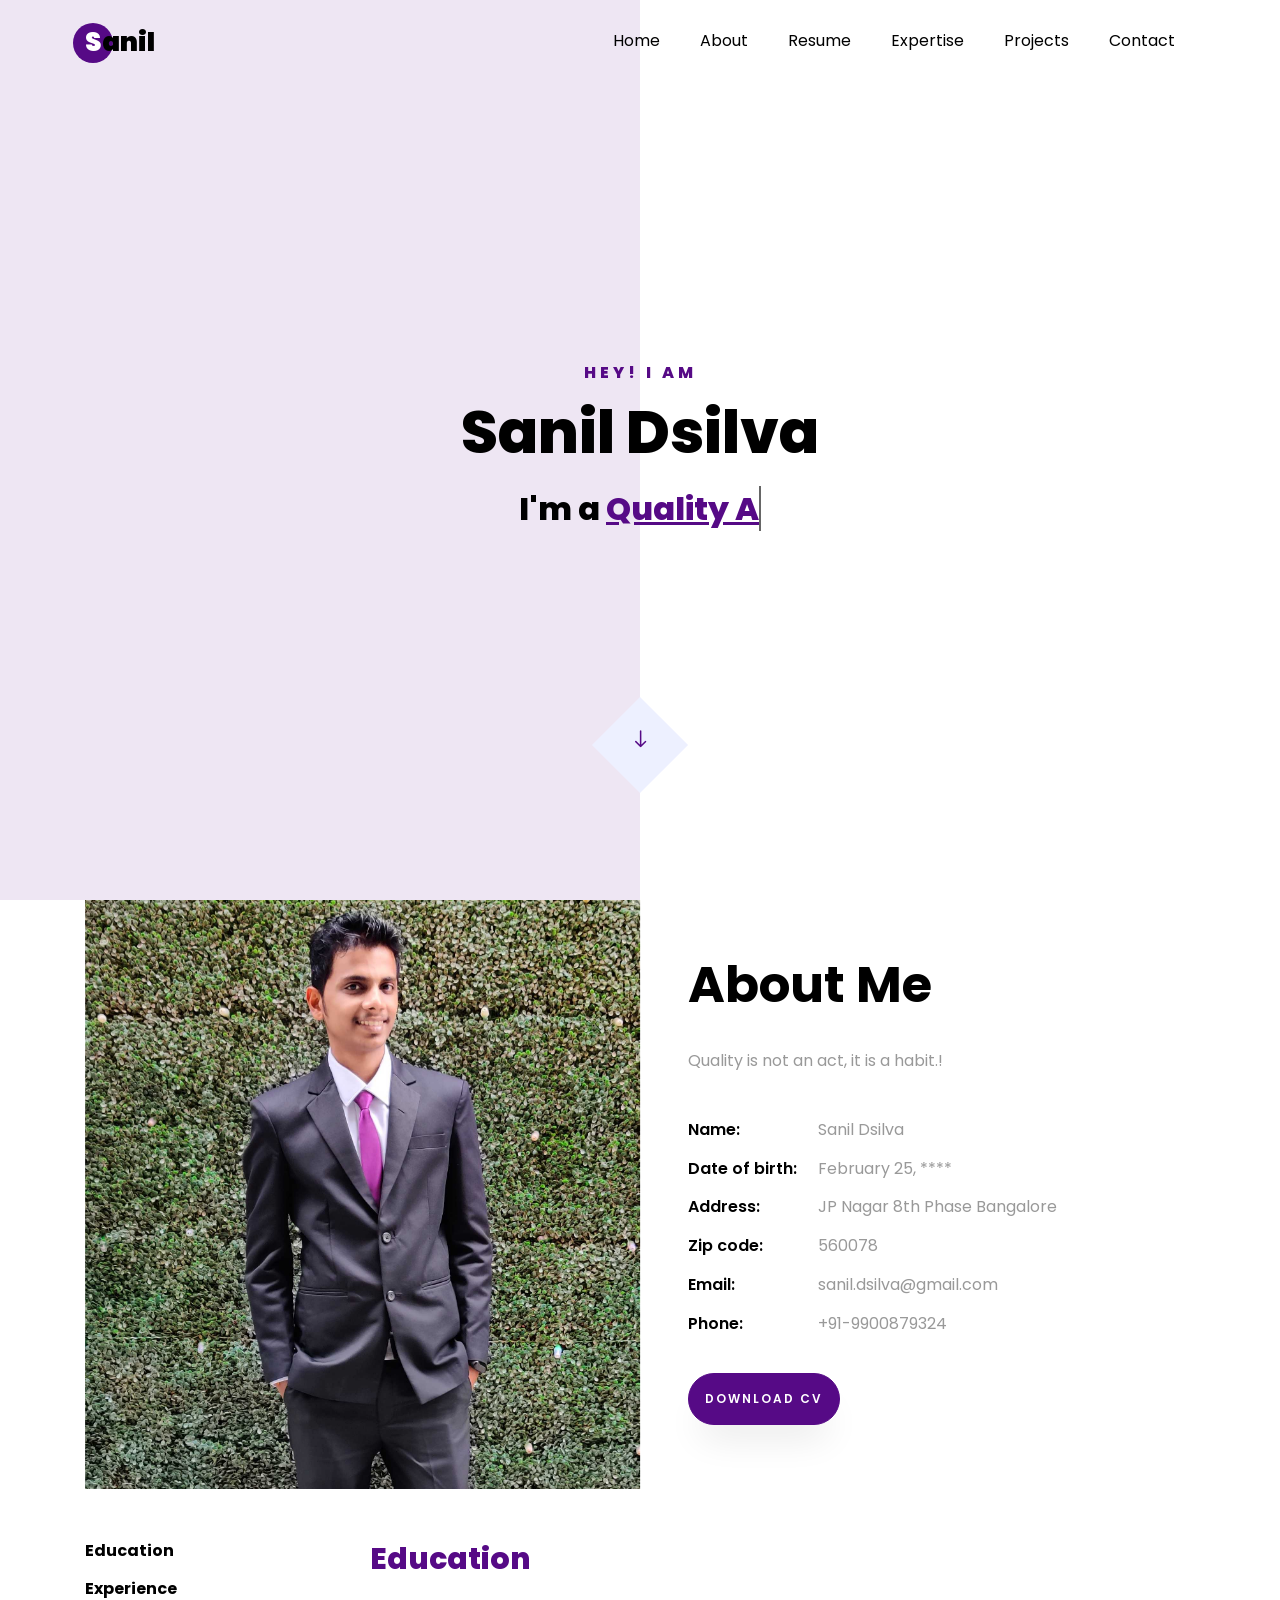
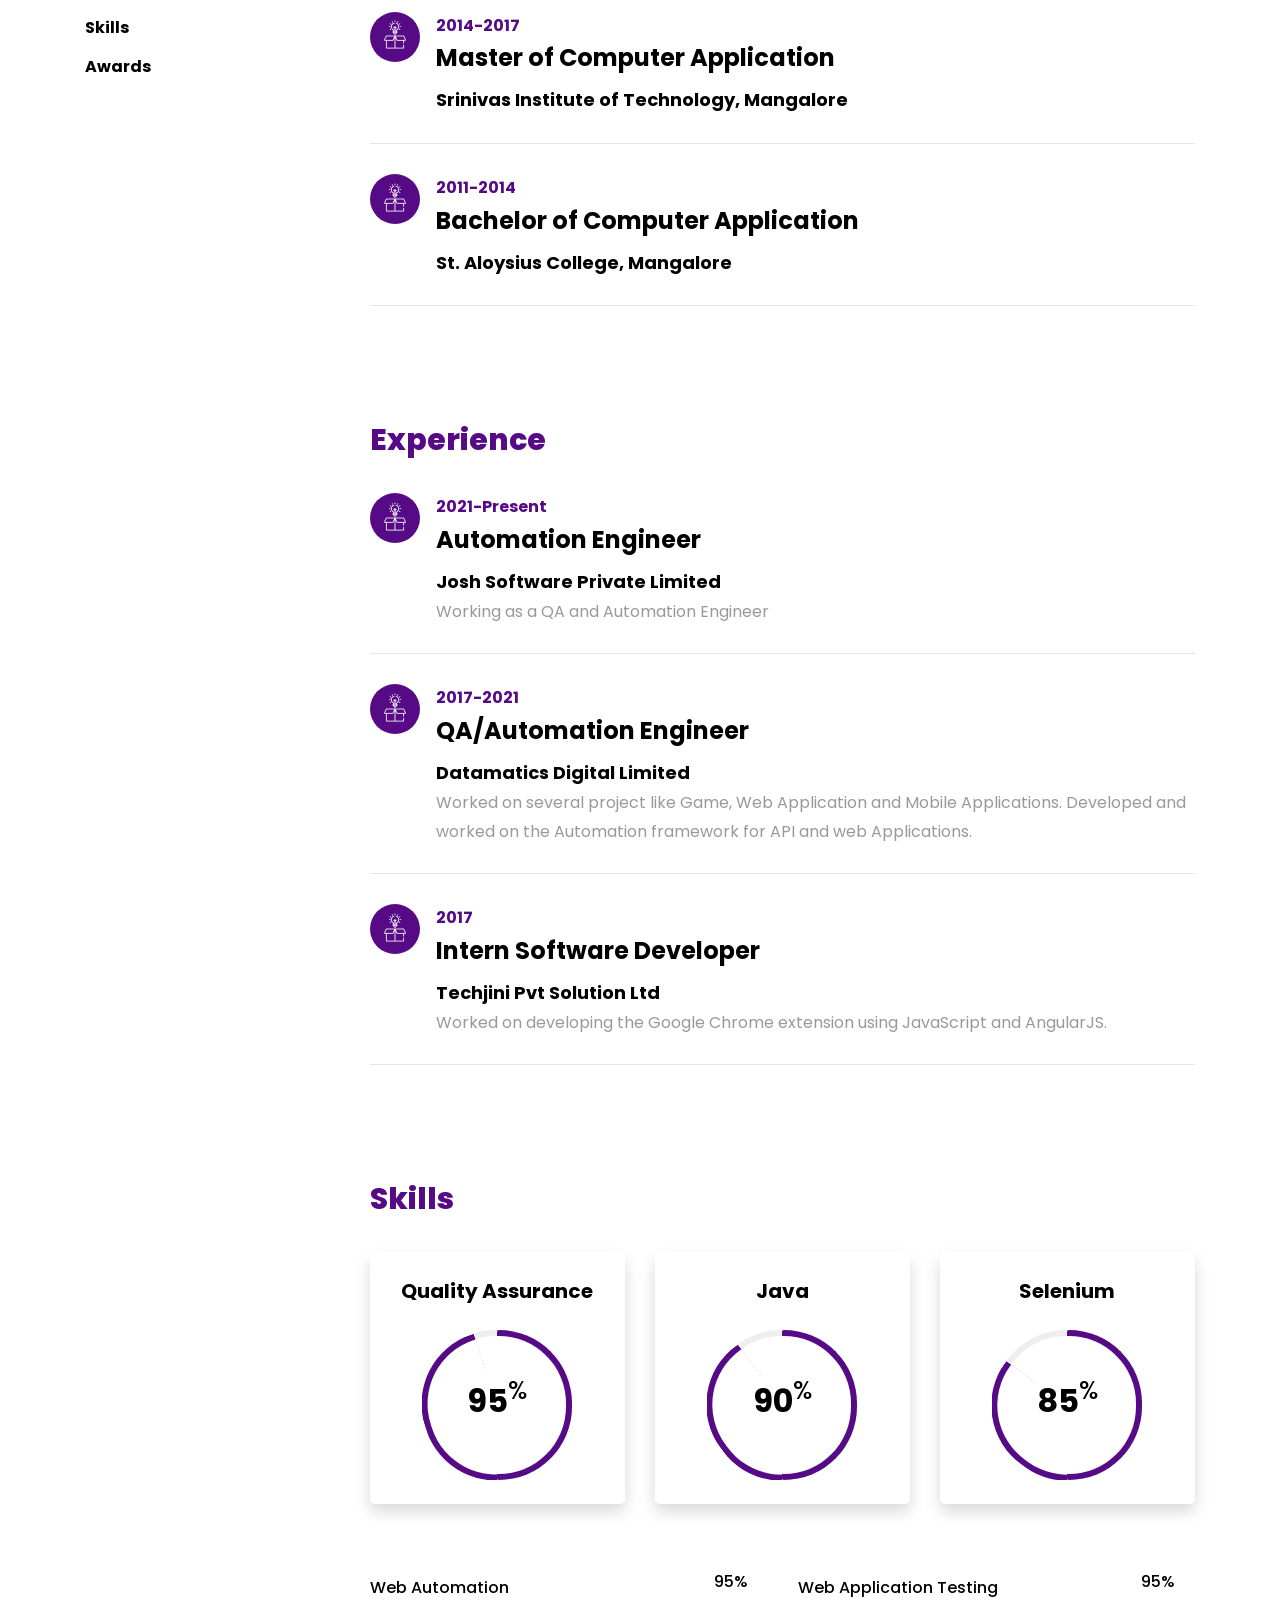
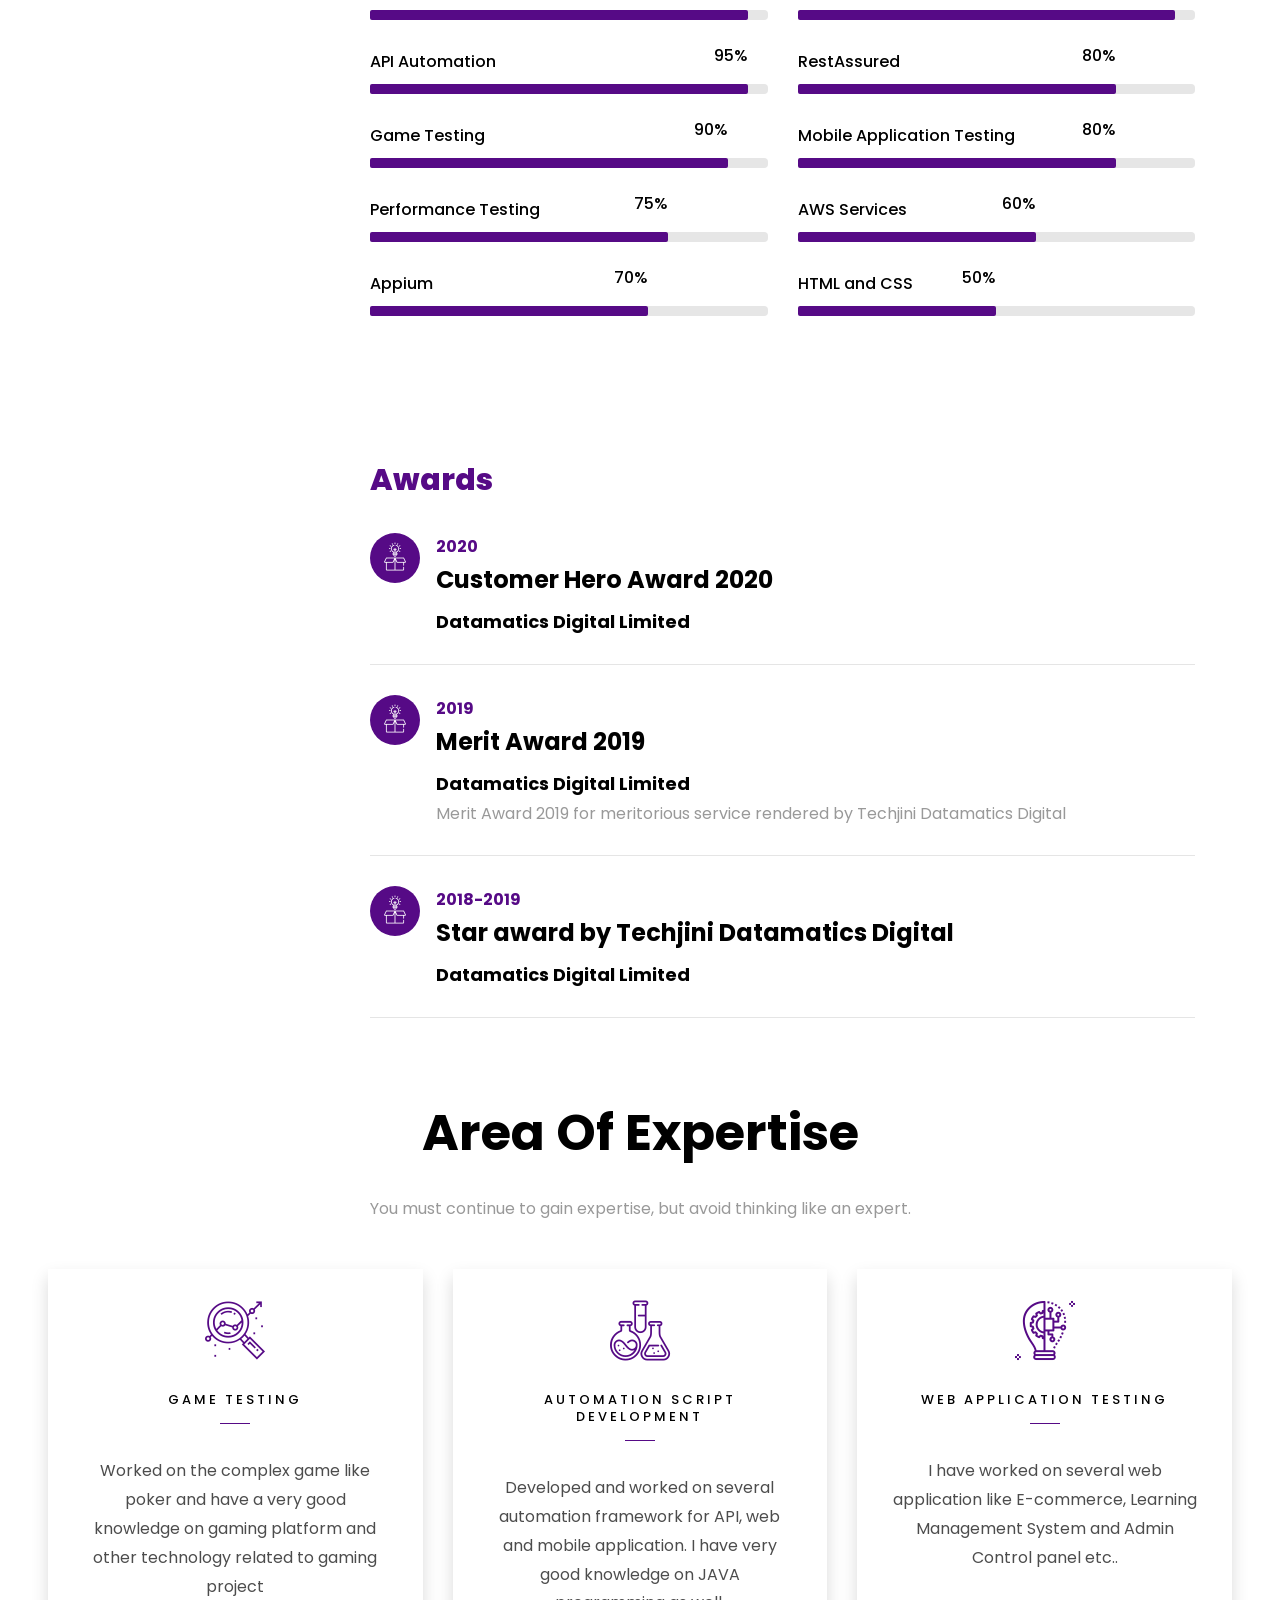
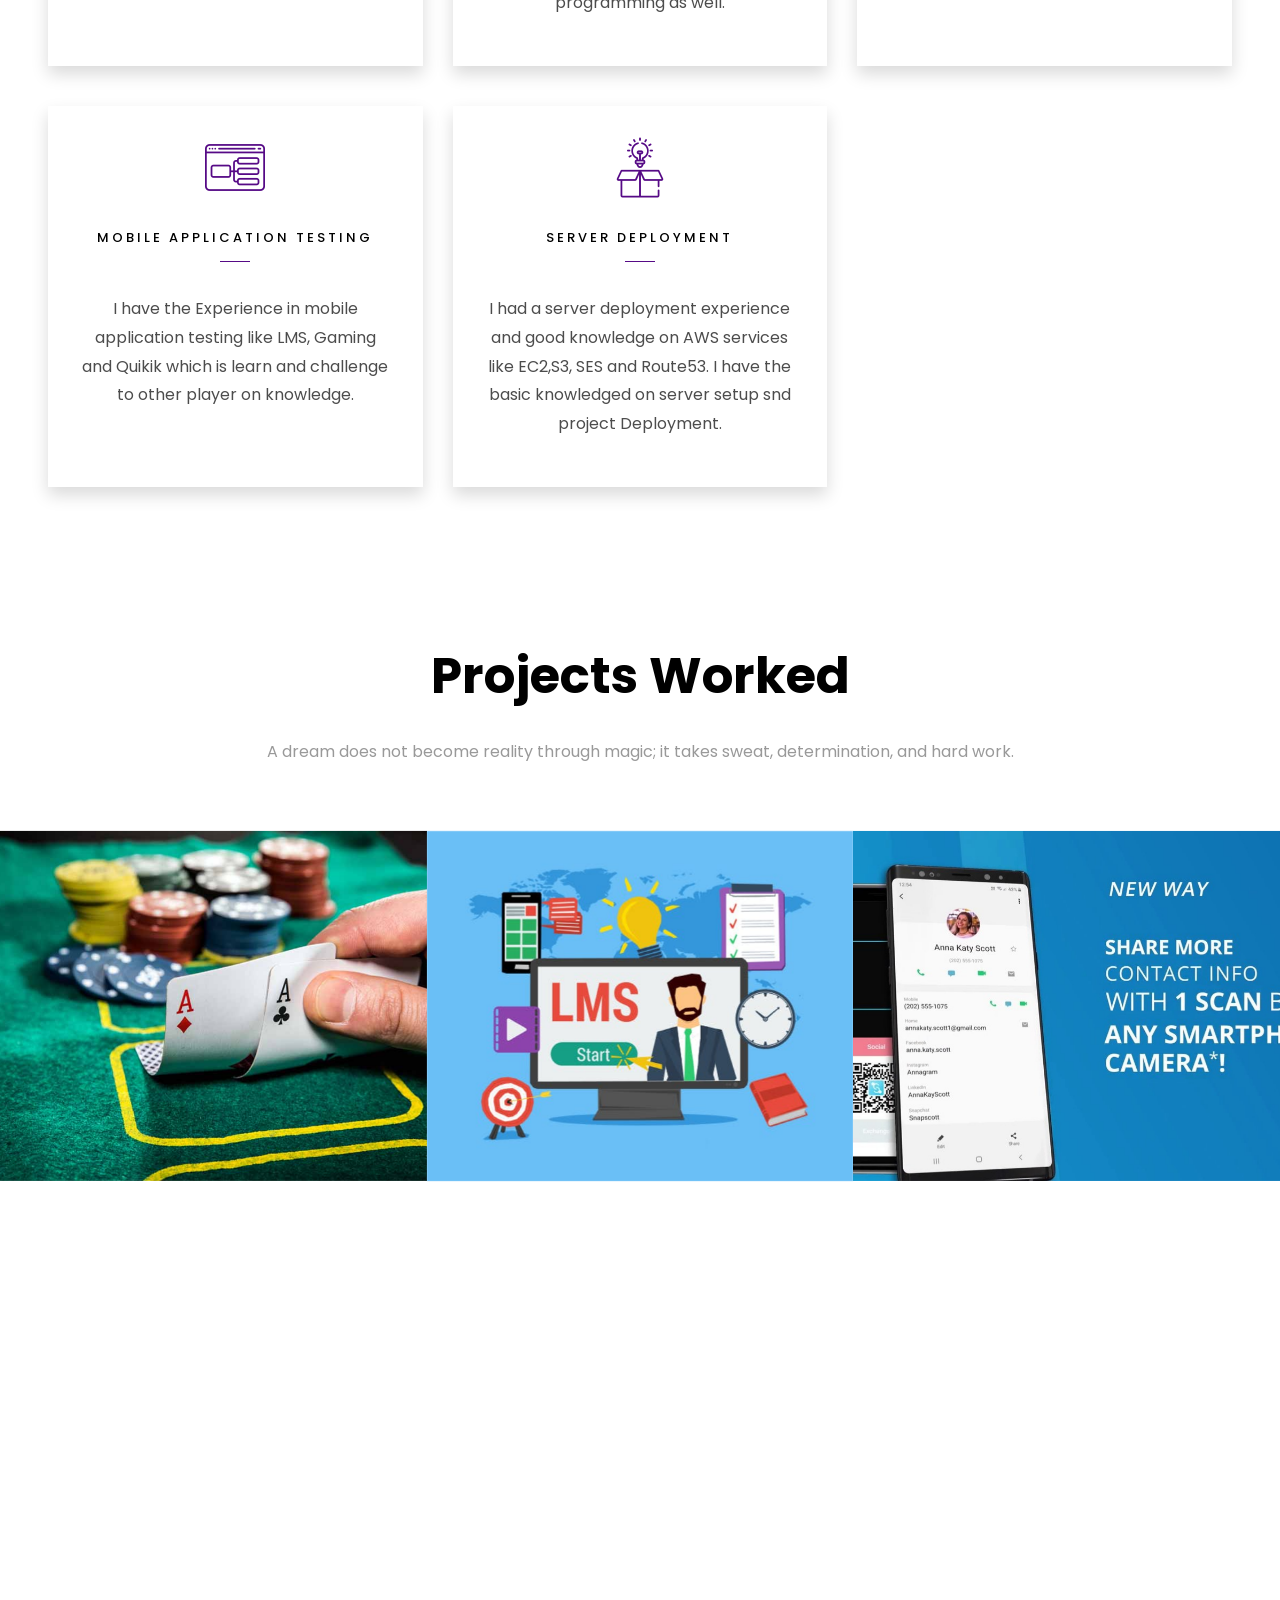
==== commit e2996777: "download link update" ====
--- a/index.html
+++ b/index.html
@@ -105,6 +105,10 @@
                         </ul>
                     </div>
                 </div>
+
+
+
+
                 <div class="counter-wrap ftco-animate d-flex mt-md-3up">
                     <div class="text">
                         <p class="mb-4">
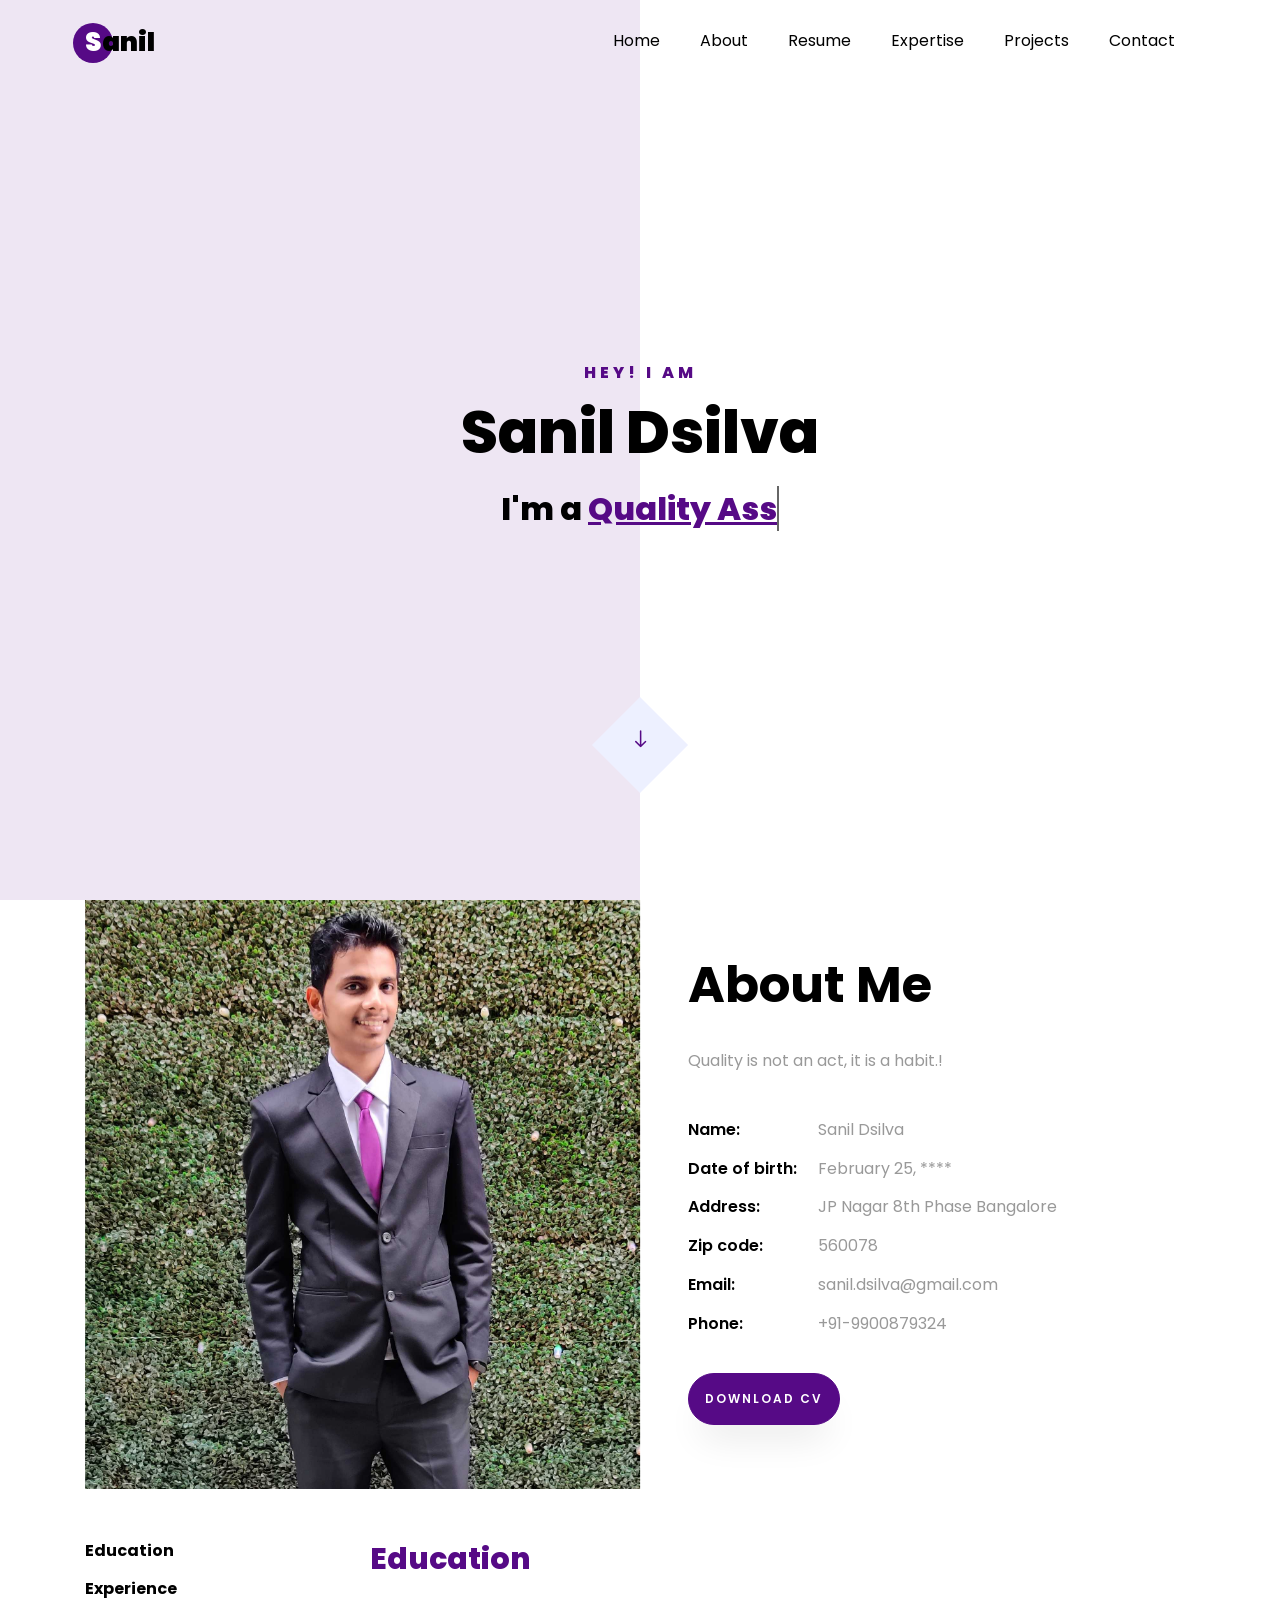
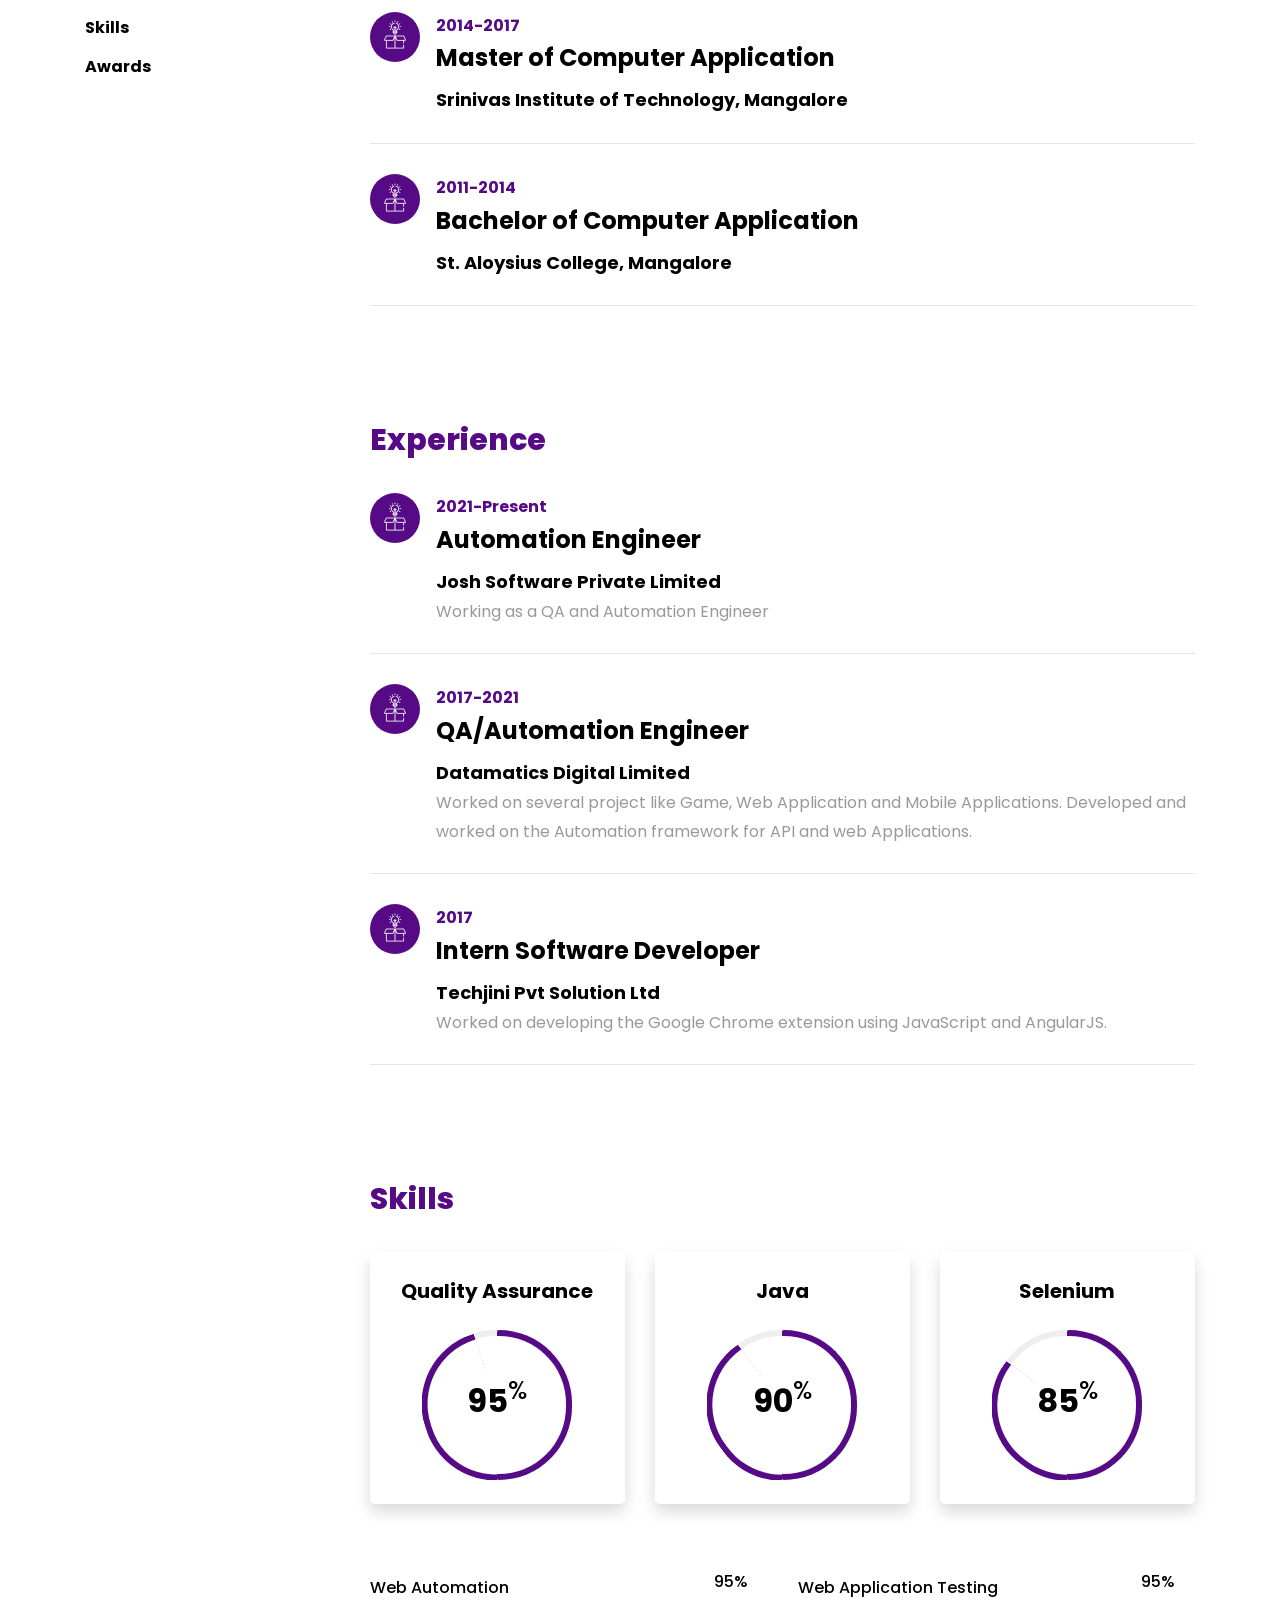
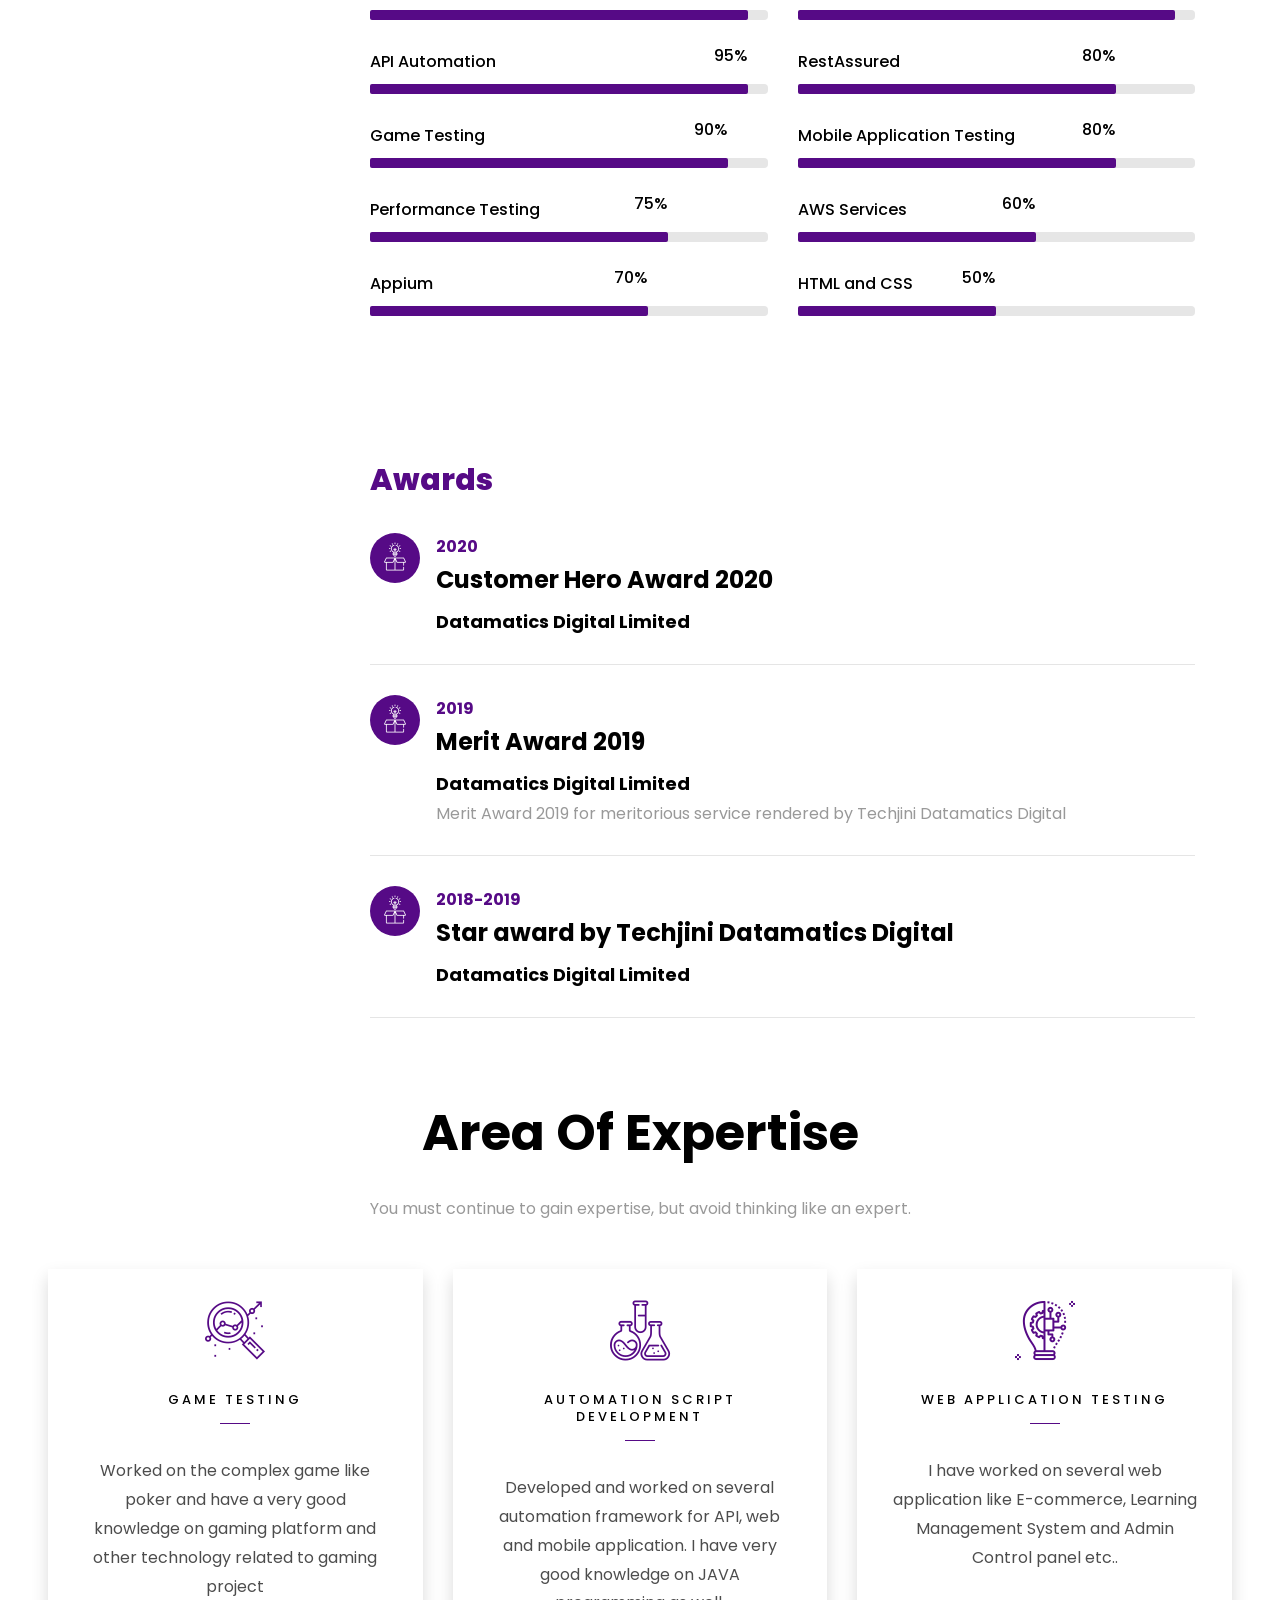
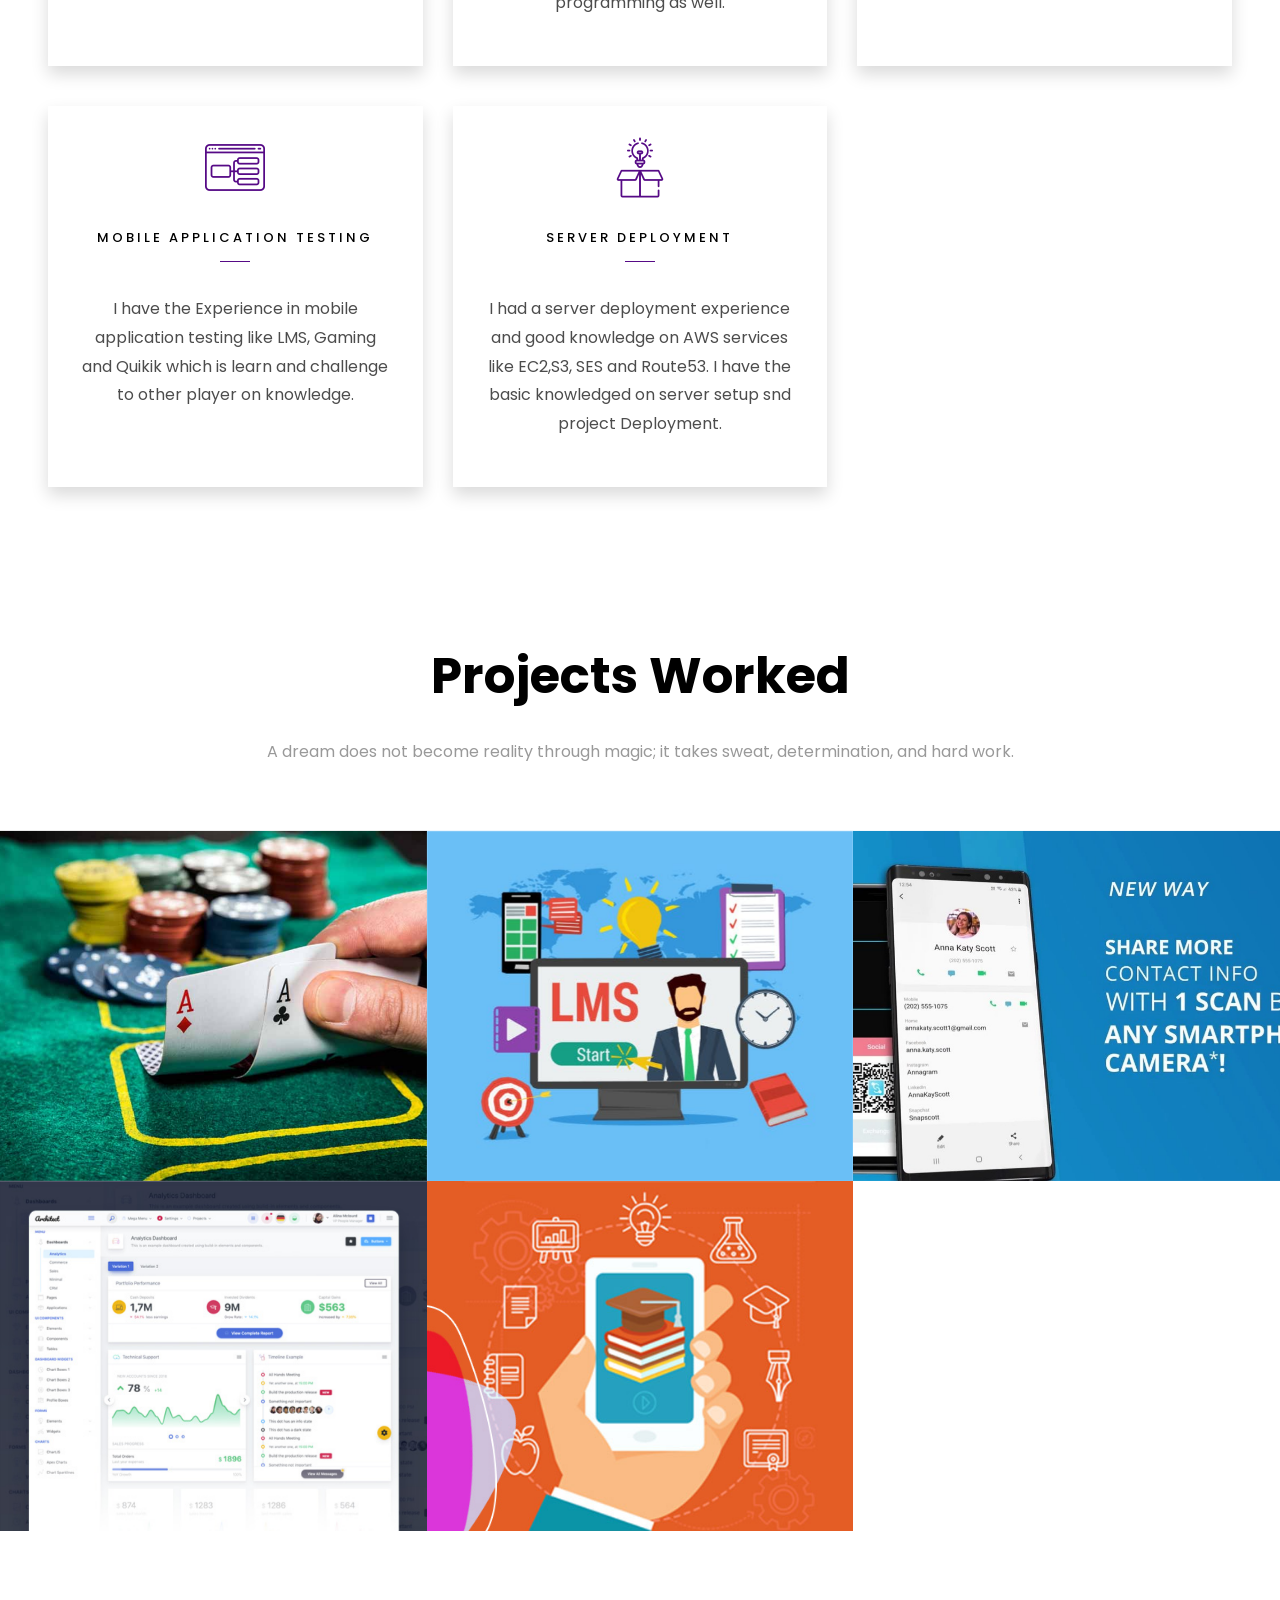
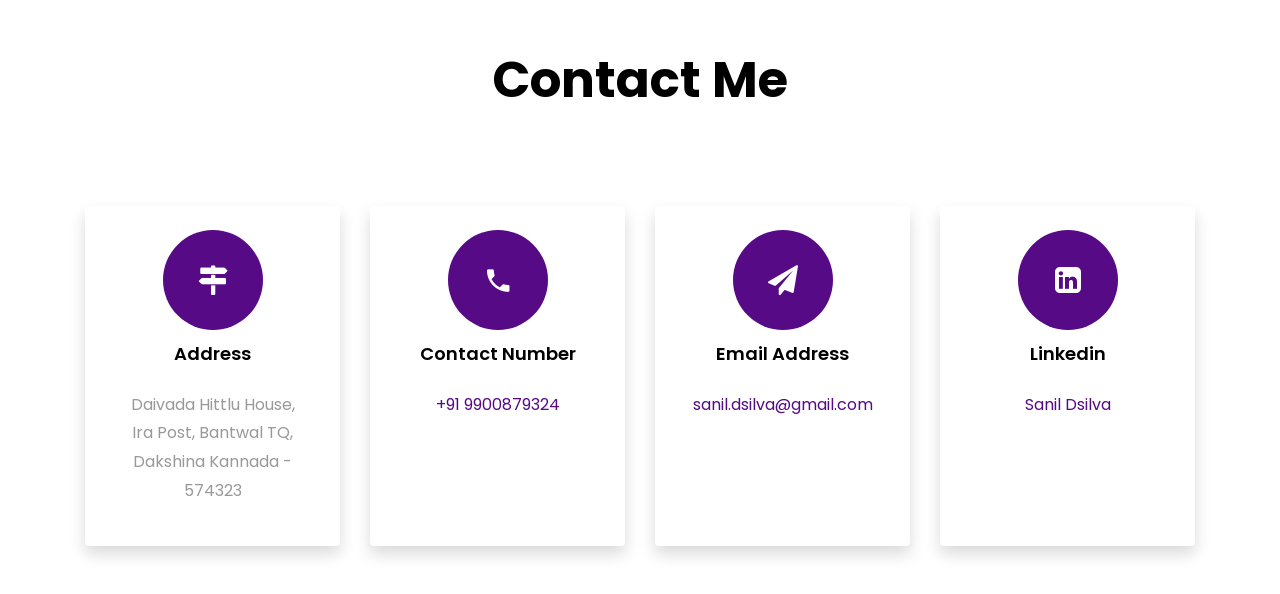
==== commit c7b36dae: "code update added the comment for code removal" ====
--- a/index.html
+++ b/index.html
@@ -136,6 +136,7 @@
 
         </div>
     </div>
+    //comment added to remove or change
 </section> -->
 
 <section class="ftco-section ftco-no-pb goto-here" id="resume-section">
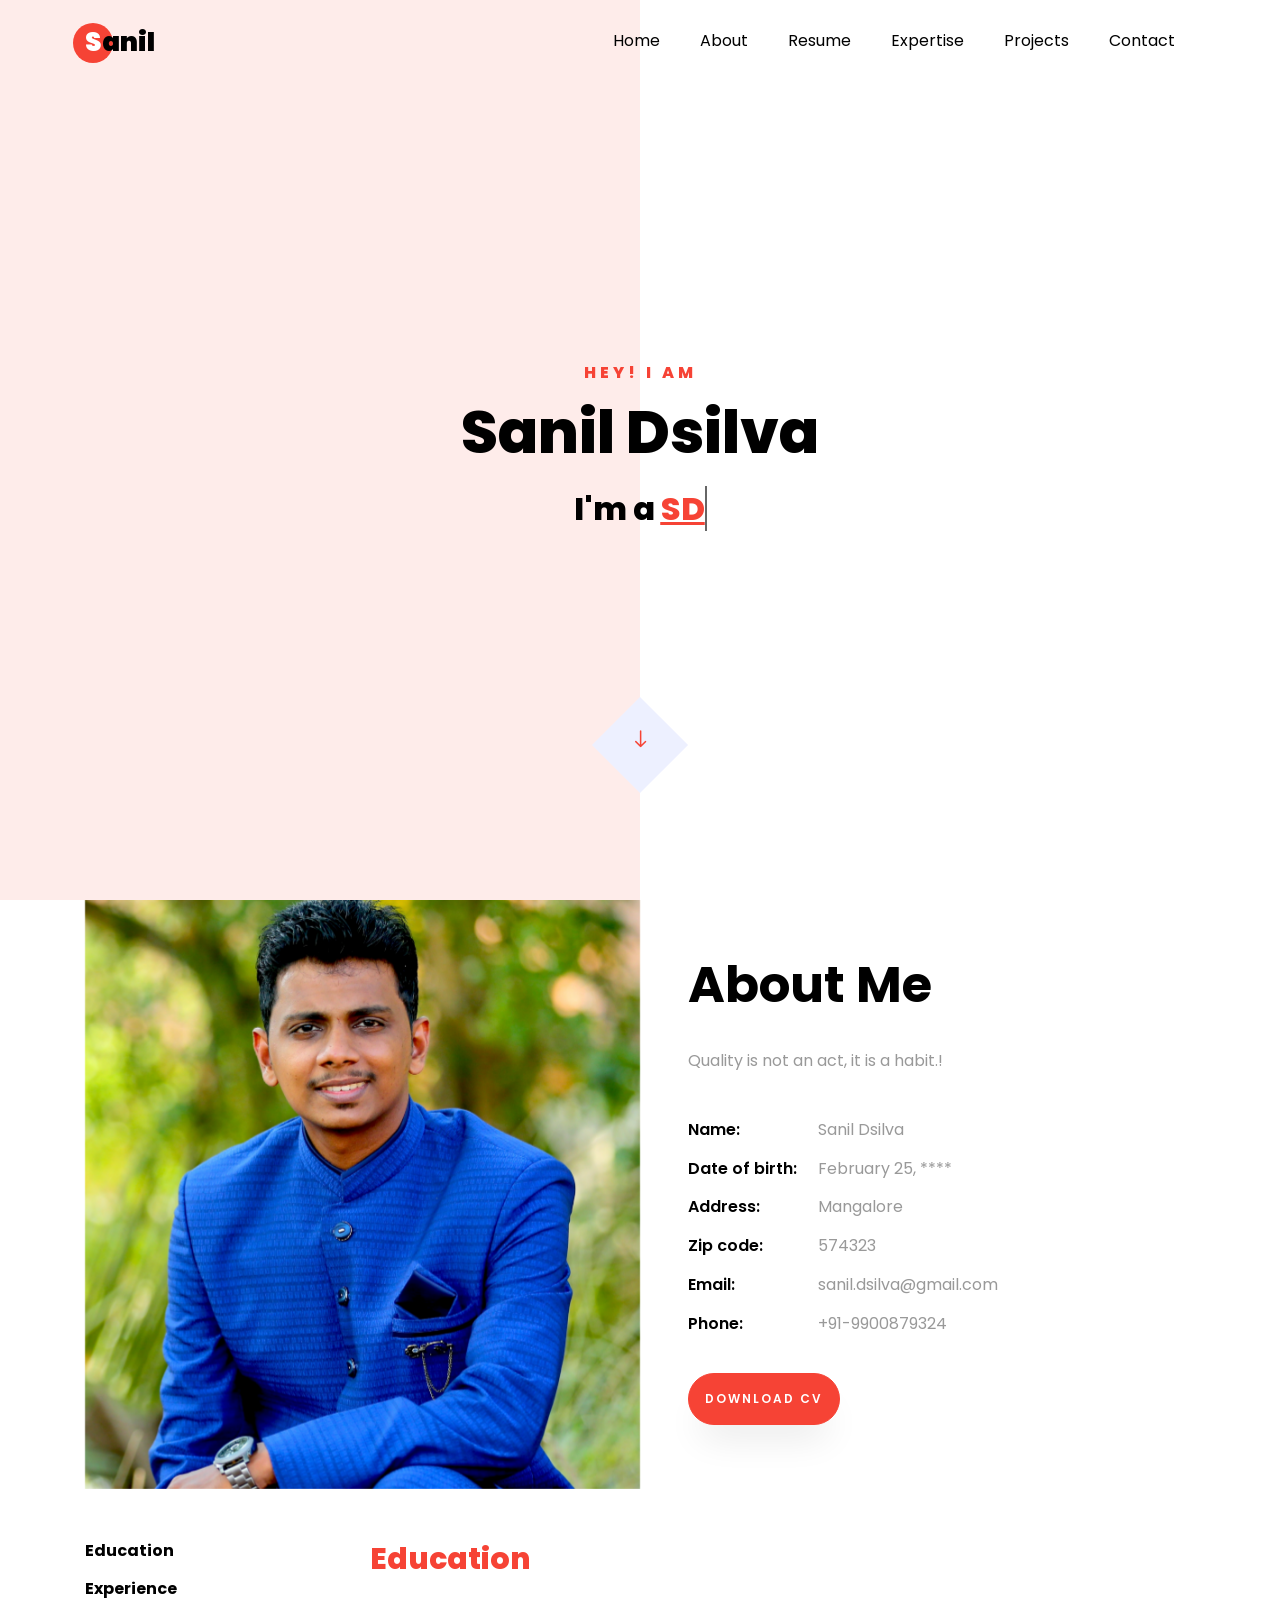
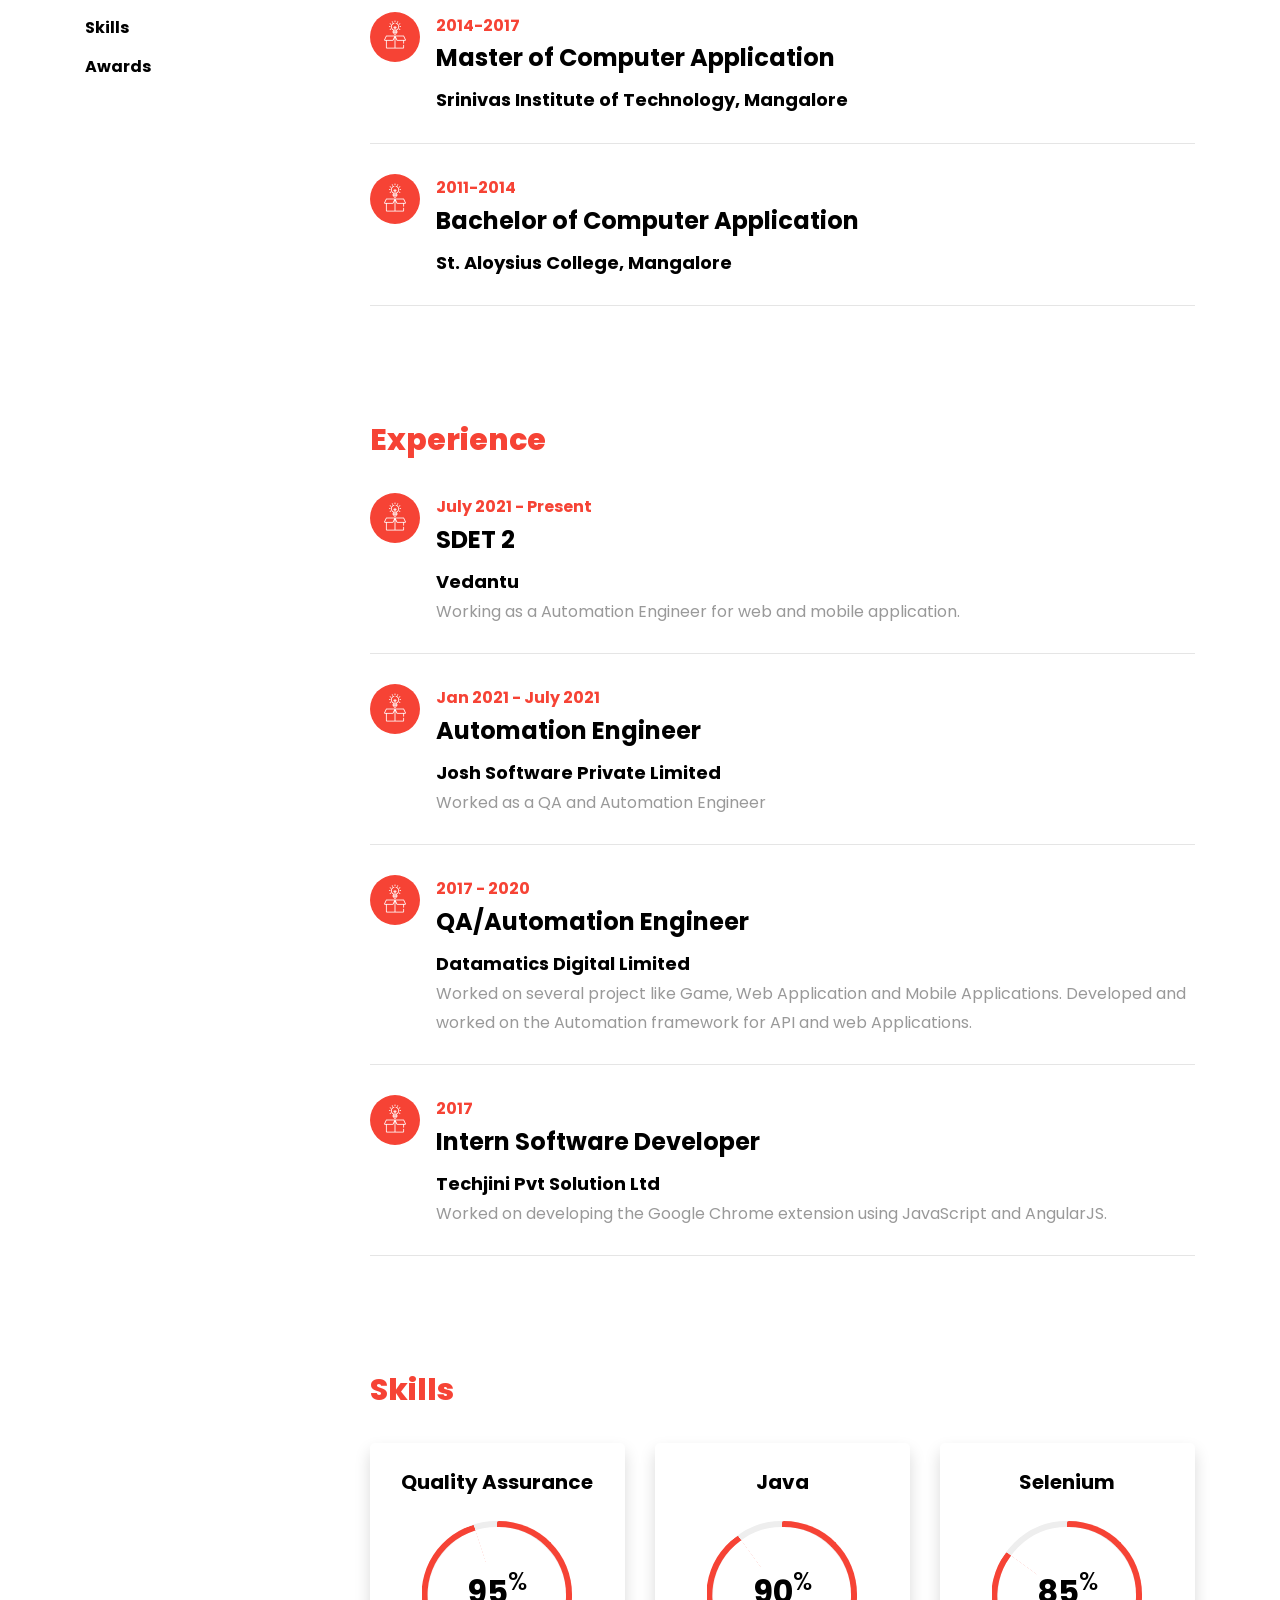
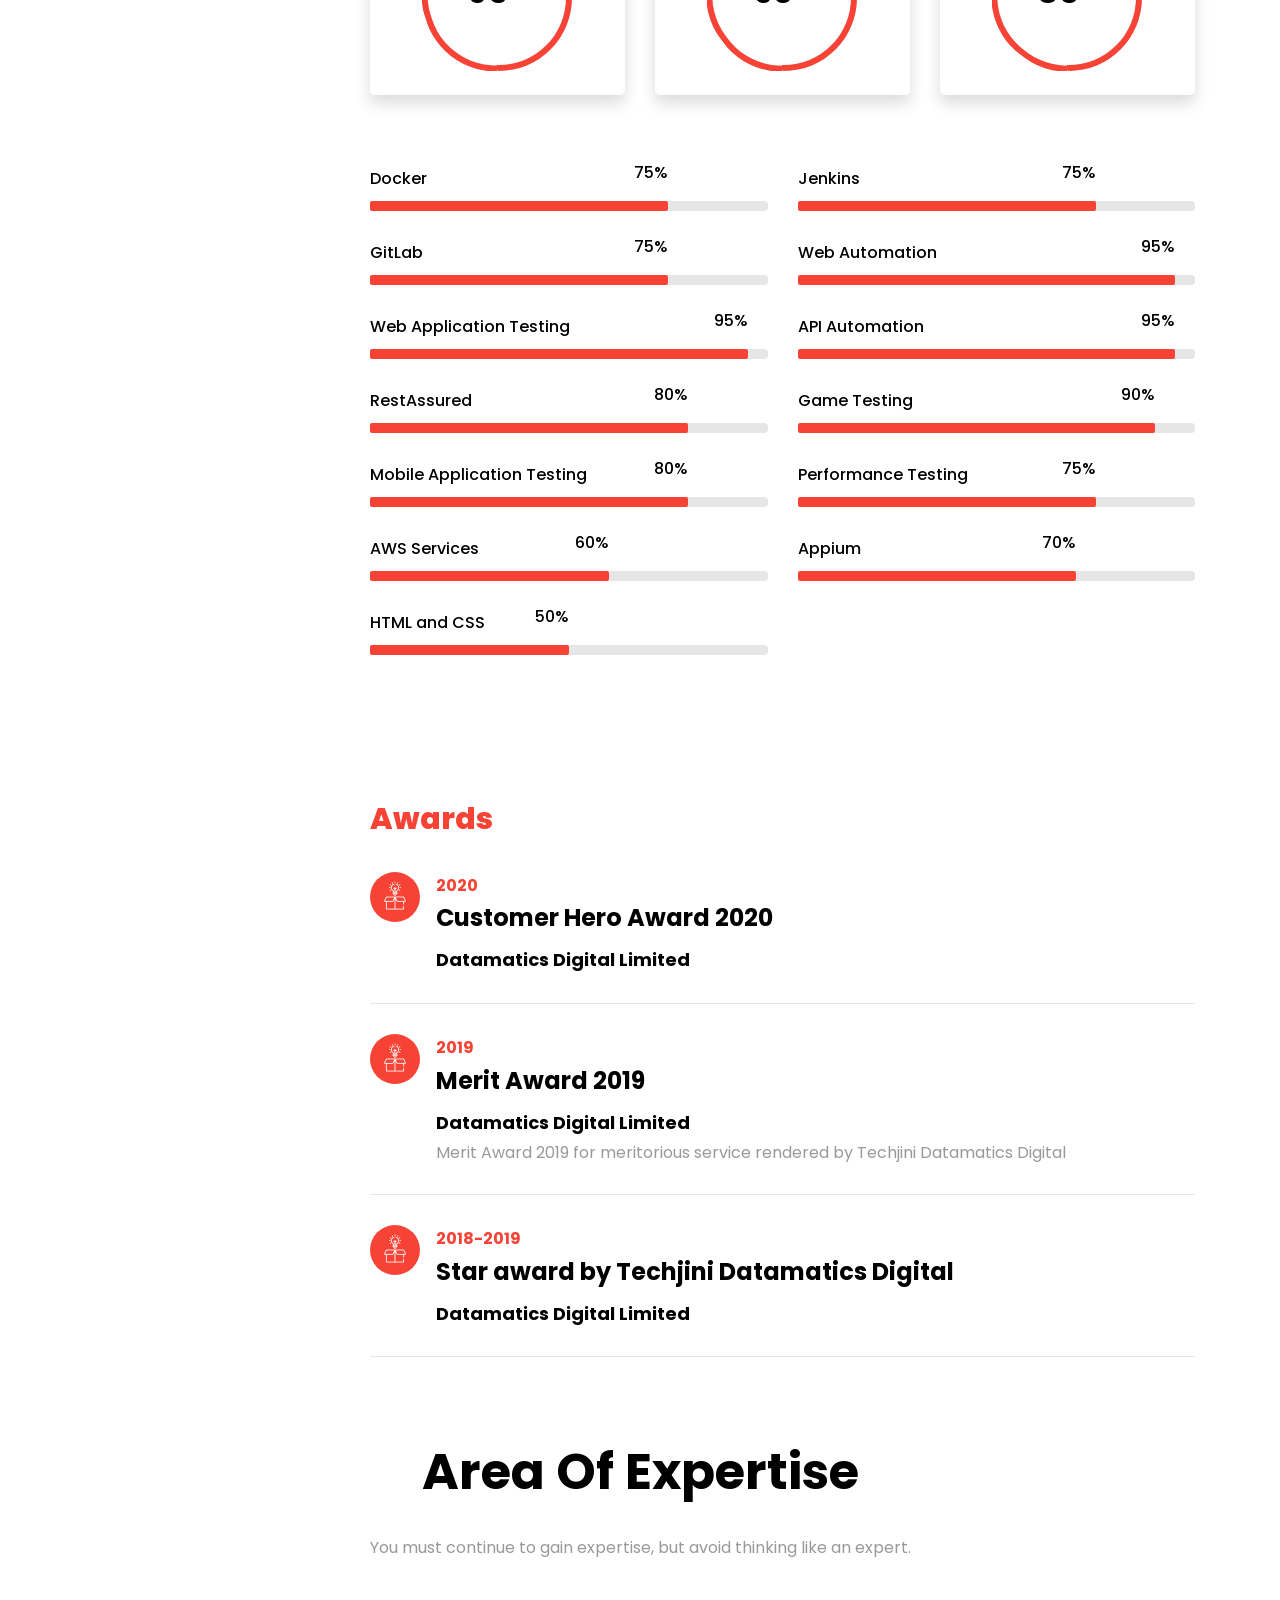
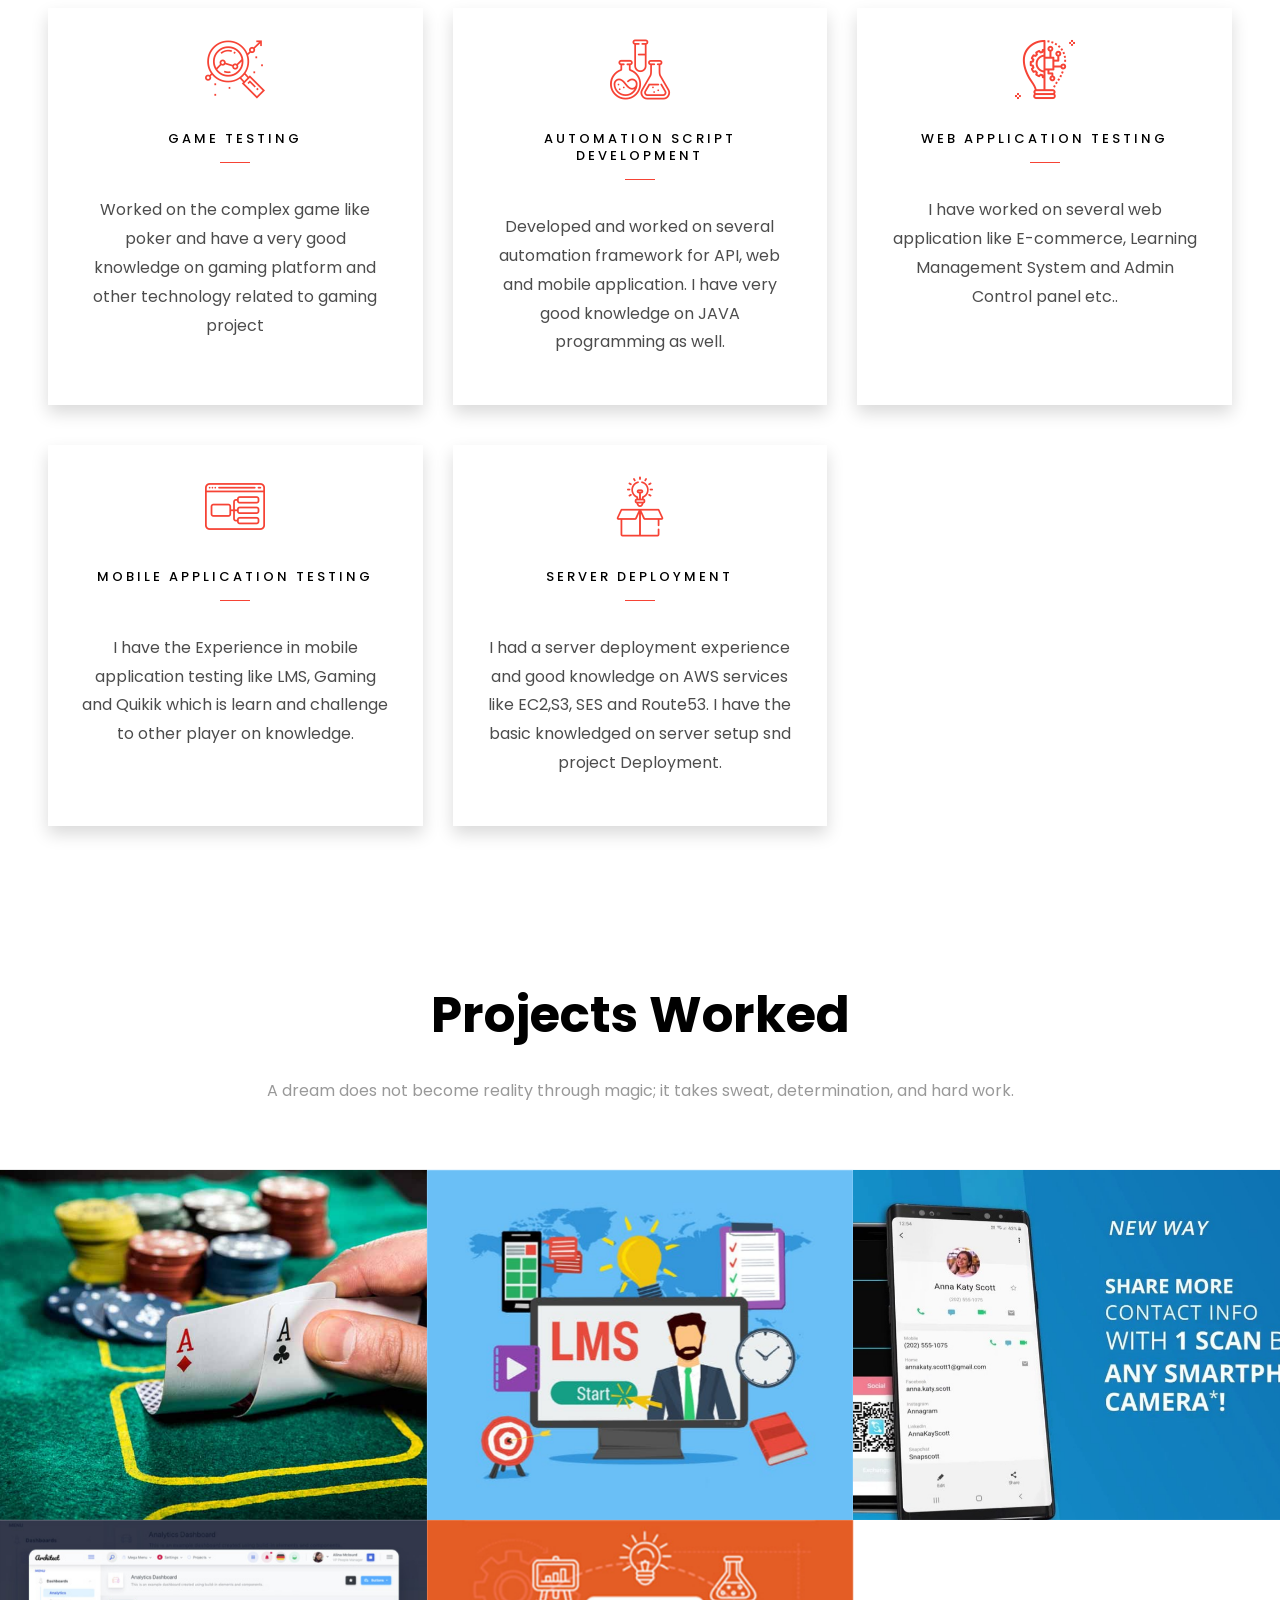
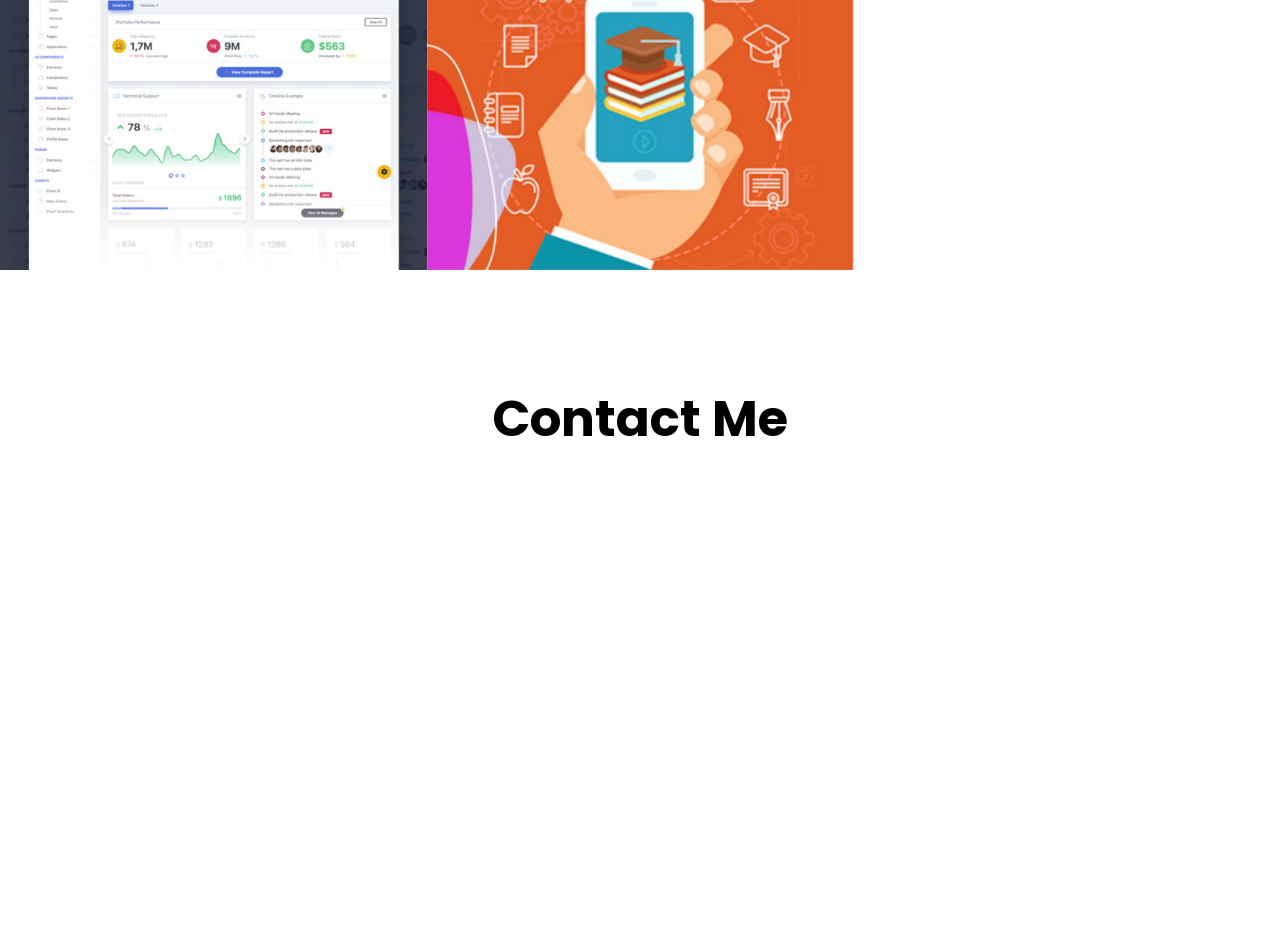
==== commit f7c09067: "2022 update" ====
--- a/index.html
+++ b/index.html
@@ -62,7 +62,7 @@
                     <h1>Sanil Dsilva</h1>
                     <h2>I'm a
                         <span class="txt-rotate" data-period="1000"
-                              data-rotate='[ "Quality Assurance.", "Automation Engineer.", "Game Tester." ]'></span>
+                              data-rotate='[ "SDET.", "Quality Assurance.", "Game Tester." ]'></span>
                     </h2>
                 </div>
             </div>
@@ -98,8 +98,8 @@
                         <ul class="about-info mt-4 px-md-0 px-2">
                             <li class="d-flex"><span>Name:</span> <span>Sanil Dsilva</span></li>
                             <li class="d-flex"><span>Date of birth:</span> <span>February 25, ****</span></li>
-                            <li class="d-flex"><span>Address:</span> <span>JP Nagar 8th Phase Bangalore</span></li>
-                            <li class="d-flex"><span>Zip code:</span> <span>560078</span></li>
+                            <li class="d-flex"><span>Address:</span> <span>Mangalore</span></li>
+                            <li class="d-flex"><span>Zip code:</span> <span>574323</span></li>
                             <li class="d-flex"><span>Email:</span> <span>sanil.dsilva@gmail.com</span></li>
                             <li class="d-flex"><span>Phone: </span> <span>+91-9900879324</span></li>
                         </ul>
@@ -116,7 +116,7 @@
                 <span>Project complete</span> -->
                         </p>
                         <p><a class="btn btn-primary py-3 px-3"
-                              href="https://drive.google.com/uc?export=download&id=13MwGcppzN68ynqC8tFf2bJiOkBK320eb">Download CV</a></p>
+                              href="https://drive.google.com/uc?export=download&id=1iZCKLyABjyUZ4ZDZrbYw8HJ0T96zvtxW">Download CV</a></p>
                     </div>
                 </div>
             </div>
@@ -187,17 +187,29 @@
                 <div class="page two" id="page-2">
                     <h2 class="heading">Experience</h2>
 
-
                     <div class="resume-wrap d-flex ftco-animate">
                         <div class="icon d-flex align-items-center justify-content-center">
                             <span class="flaticon-ideas"></span>
                         </div>
                         <div class="text pl-3">
-                            <span class="date">2021-Present</span>
+                            <span class="date">July 2021 - Present</span>
+                            <h2>SDET 2</h2>
+                            <span class="position">Vedantu
+								</span>
+                            <p>Working as a Automation Engineer for web and mobile application.</p>
+                        </div>
+                    </div>
+
+                    <div class="resume-wrap d-flex ftco-animate">
+                        <div class="icon d-flex align-items-center justify-content-center">
+                            <span class="flaticon-ideas"></span>
+                        </div>
+                        <div class="text pl-3">
+                            <span class="date">Jan 2021 - July 2021</span>
                             <h2>Automation Engineer</h2>
                             <span class="position">Josh Software Private Limited
 								</span>
-                            <p>Working as a QA and Automation Engineer</p>
+                            <p>Worked as a QA and Automation Engineer</p>
                         </div>
                     </div>
 
@@ -206,7 +218,7 @@
                             <span class="flaticon-ideas"></span>
                         </div>
                         <div class="text pl-3">
-                            <span class="date">2017-2021</span>
+                            <span class="date">2017 - 2020</span>
                             <h2>QA/Automation Engineer</h2>
                             <span class="position">Datamatics Digital Limited</span>
                             <p>Worked on several project like Game, Web Application and Mobile Applications.
@@ -303,6 +315,40 @@
 
                     </div>
                     <div class="row">
+                        <div class="col-md-6 animate-box">
+                            <div class="progress-wrap ftco-animate">
+                                <h3>Docker</h3>
+                                <div class="progress">
+                                    <div aria-valuemax="100" aria-valuemin="0" aria-valuenow="75"
+                                         class="progress-bar color-1" role="progressbar" style="width:75%">
+                                        <span>75%</span>
+                                    </div>
+                                </div>
+                            </div>
+                        </div>
+                        <div class="col-md-6 animate-box">
+                            <div class="progress-wrap ftco-animate">
+                                <h3>Jenkins</h3>
+                                <div class="progress">
+                                    <div aria-valuemax="100" aria-valuemin="0" aria-valuenow="75"
+                                         class="progress-bar color-1" role="progressbar" style="width:75%">
+                                        <span>75%</span>
+                                    </div>
+                                </div>
+                            </div>
+                        </div>
+                        <div class="col-md-6 animate-box">
+                            <div class="progress-wrap ftco-animate">
+                                <h3>GitLab</h3>
+                                <div class="progress">
+                                    <div aria-valuemax="100" aria-valuemin="0" aria-valuenow="75"
+                                         class="progress-bar color-1" role="progressbar" style="width:75%">
+                                        <span>75%</span>
+                                    </div>
+                                </div>
+                            </div>
+                        </div>
+
                         <div class="col-md-6 animate-box">
                             <div class="progress-wrap ftco-animate">
                                 <h3>Web Automation</h3>
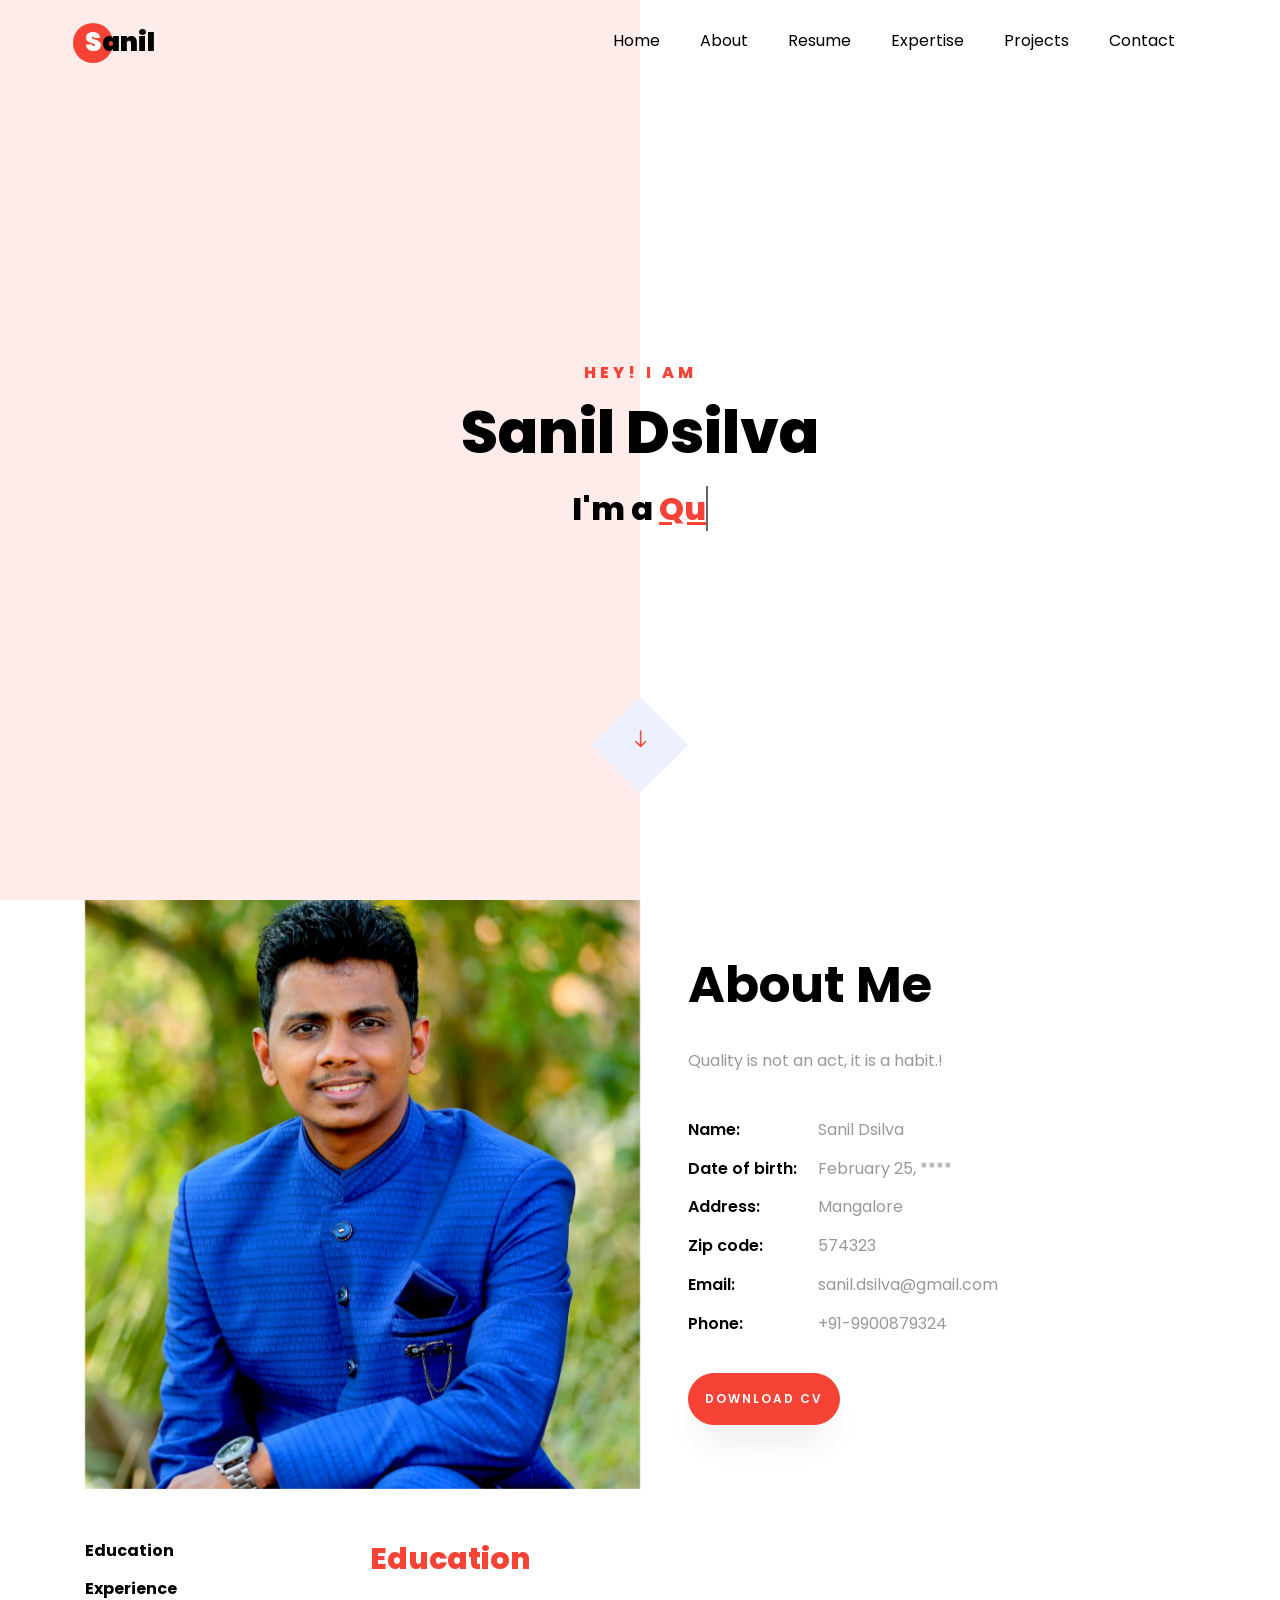
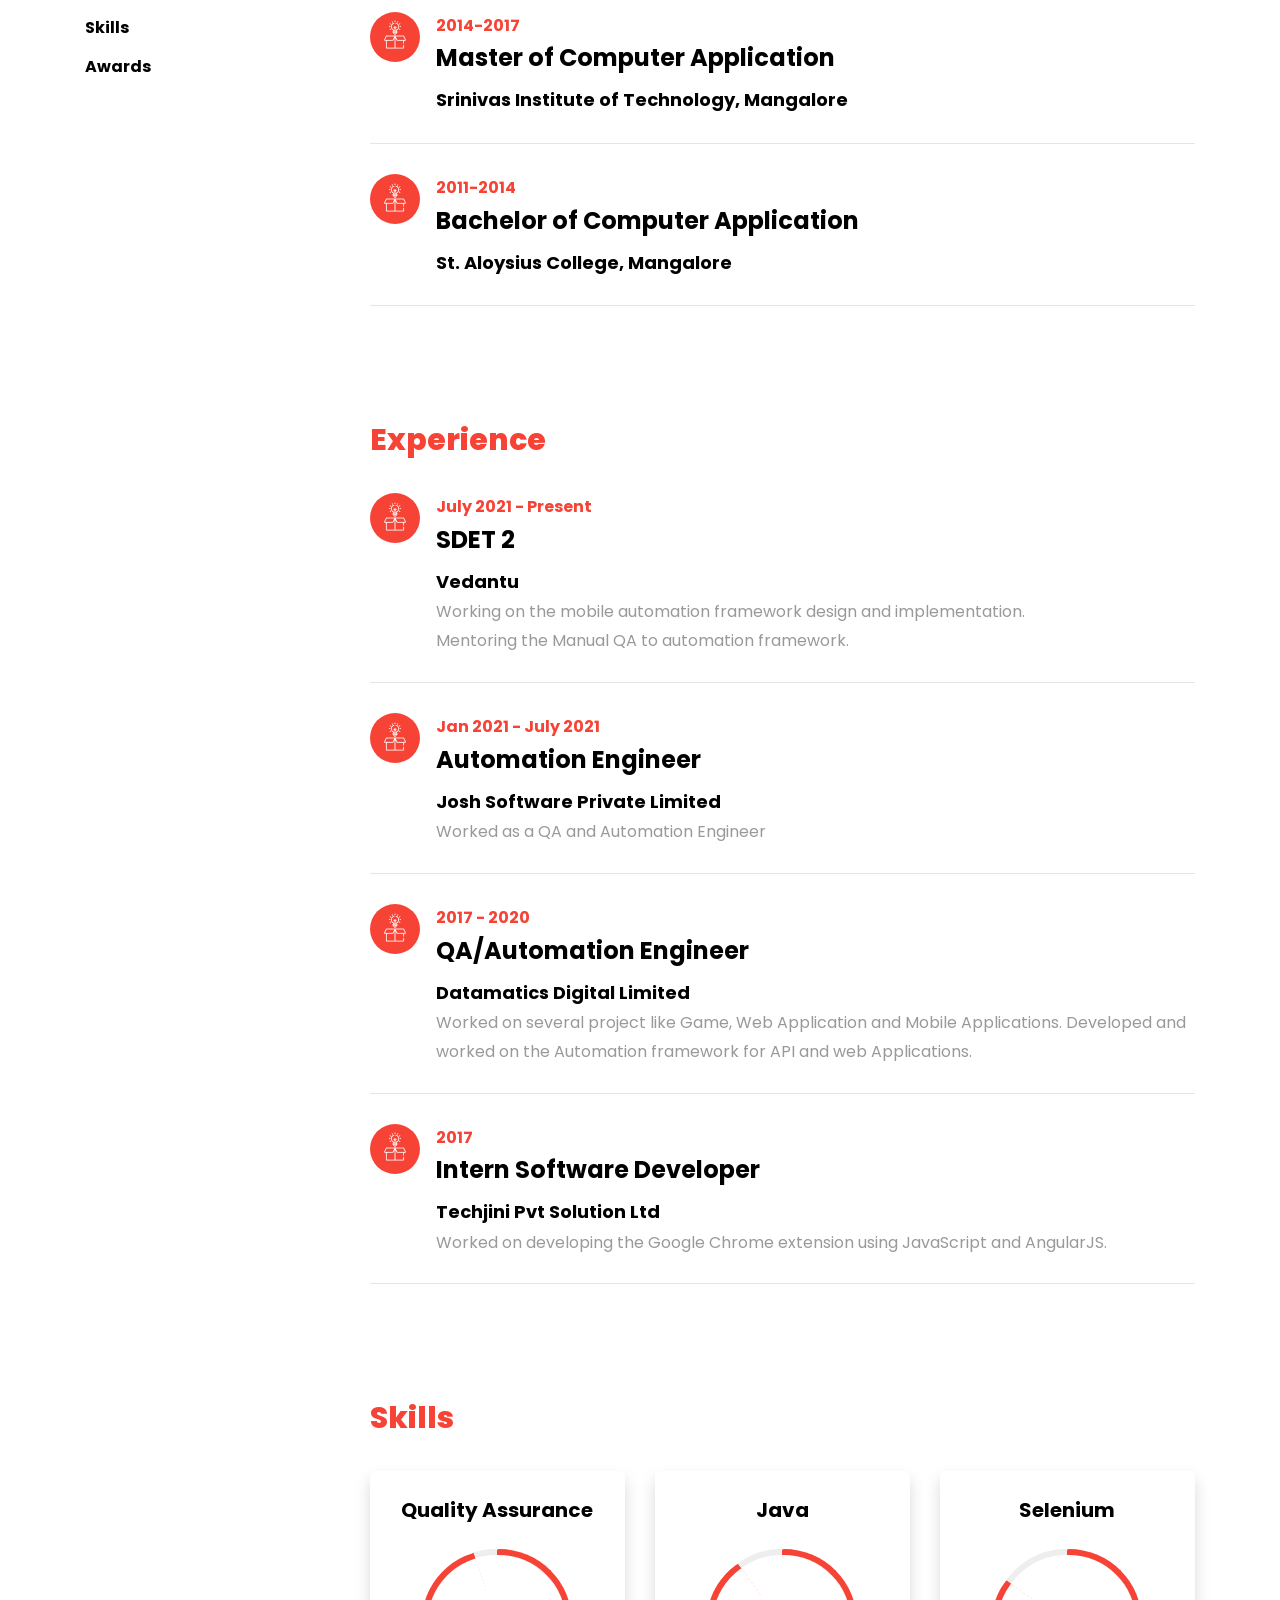
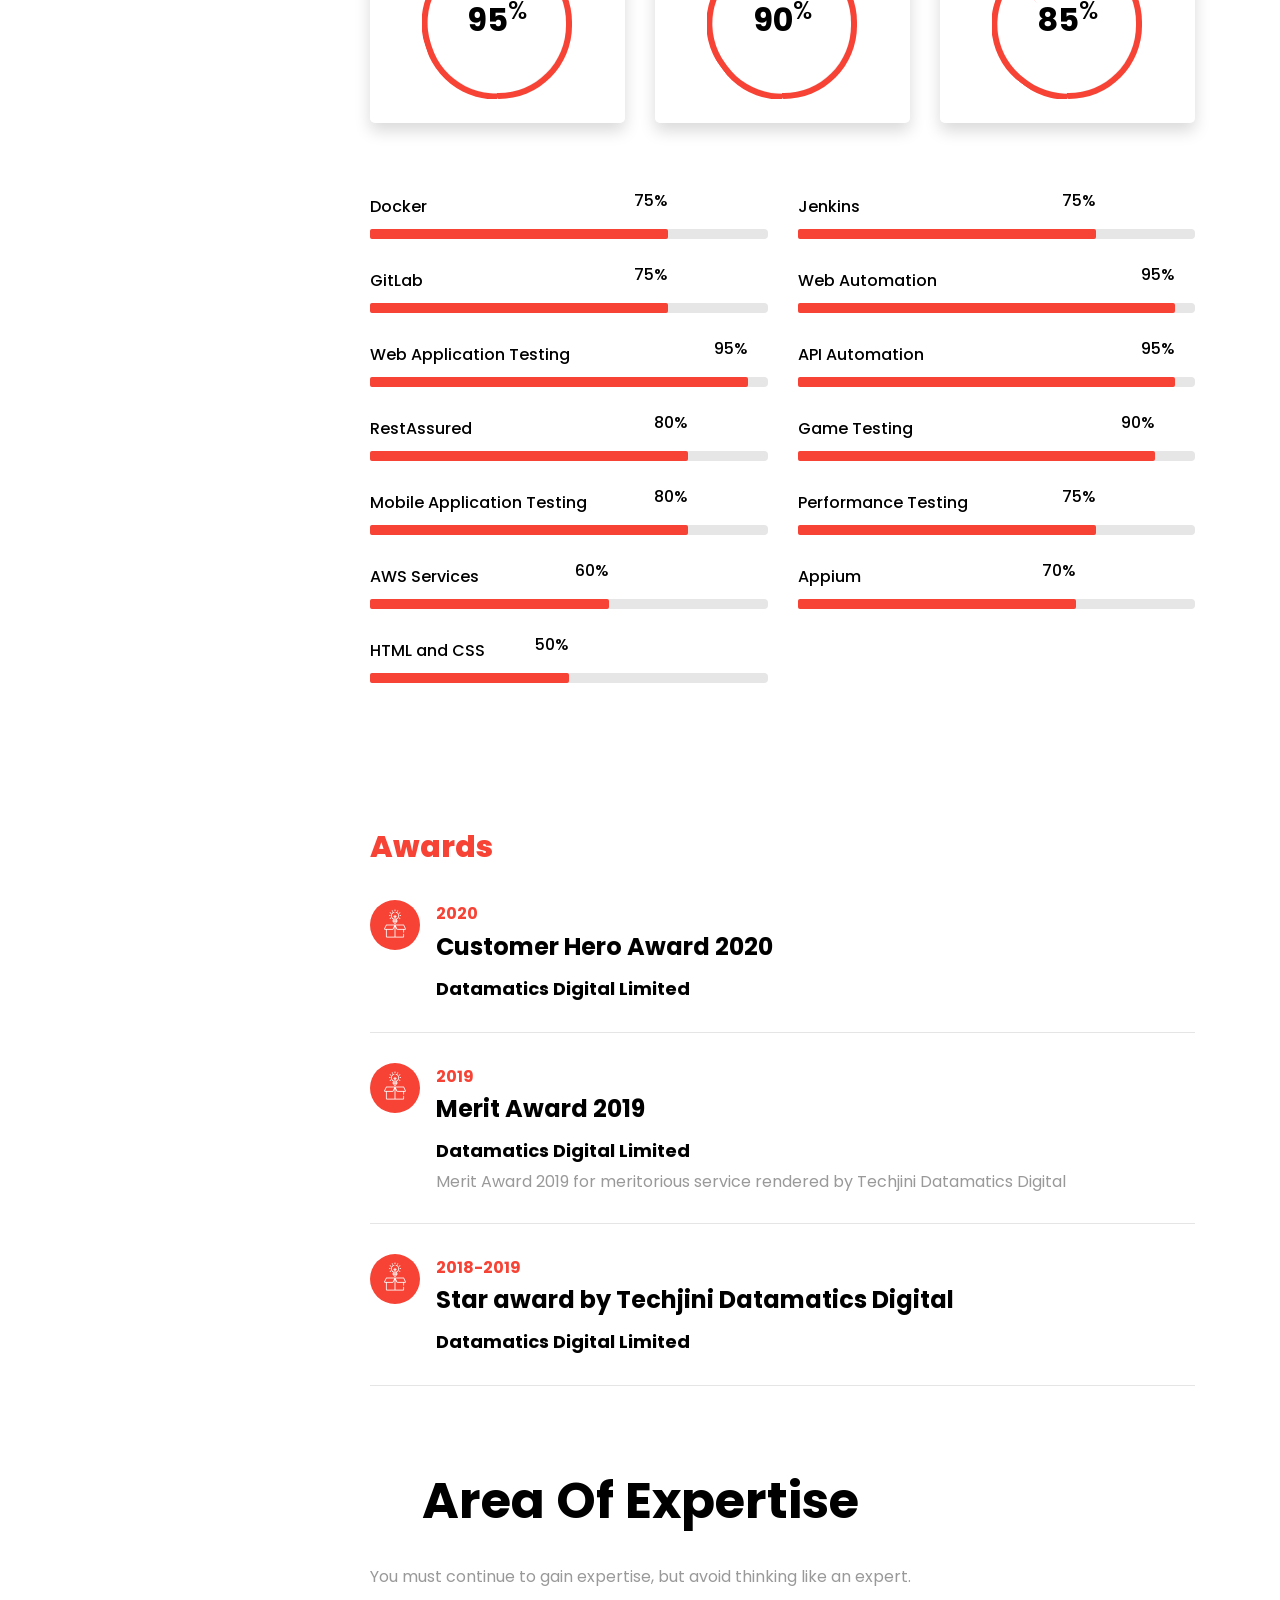
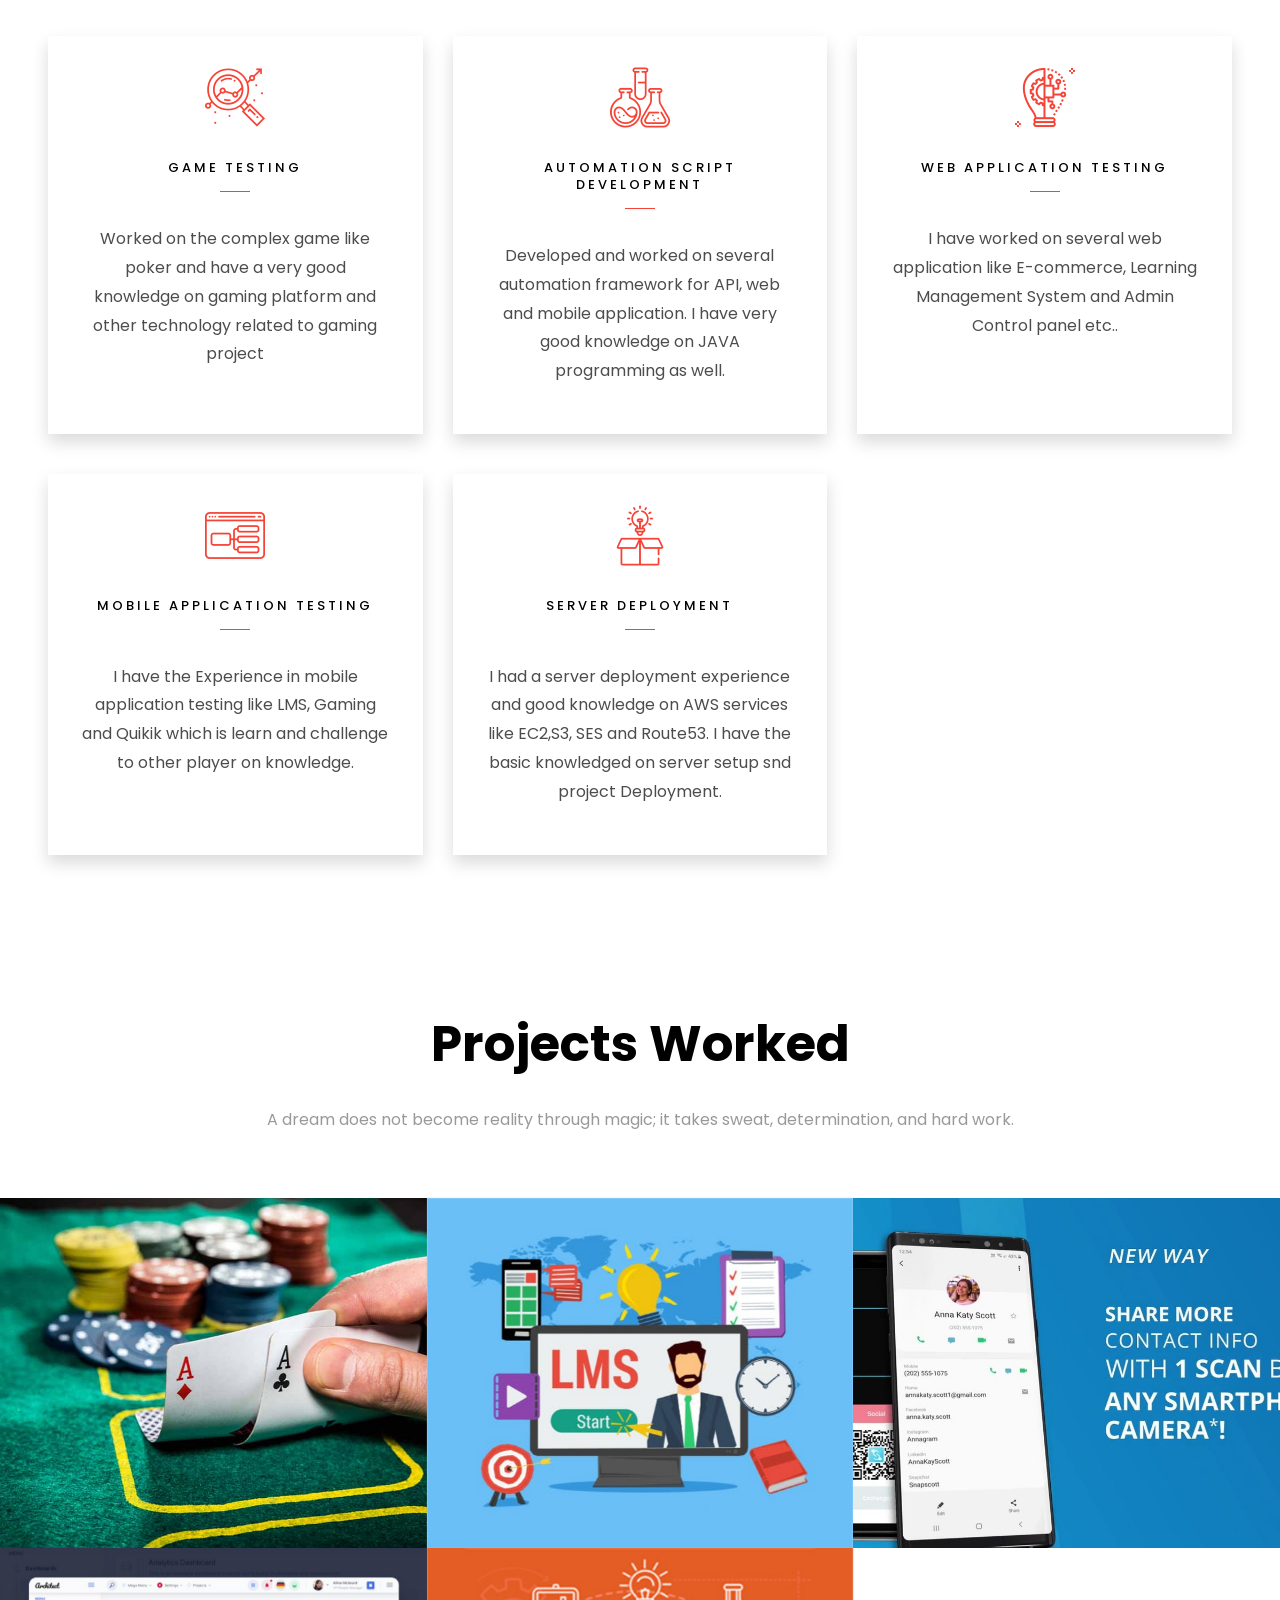
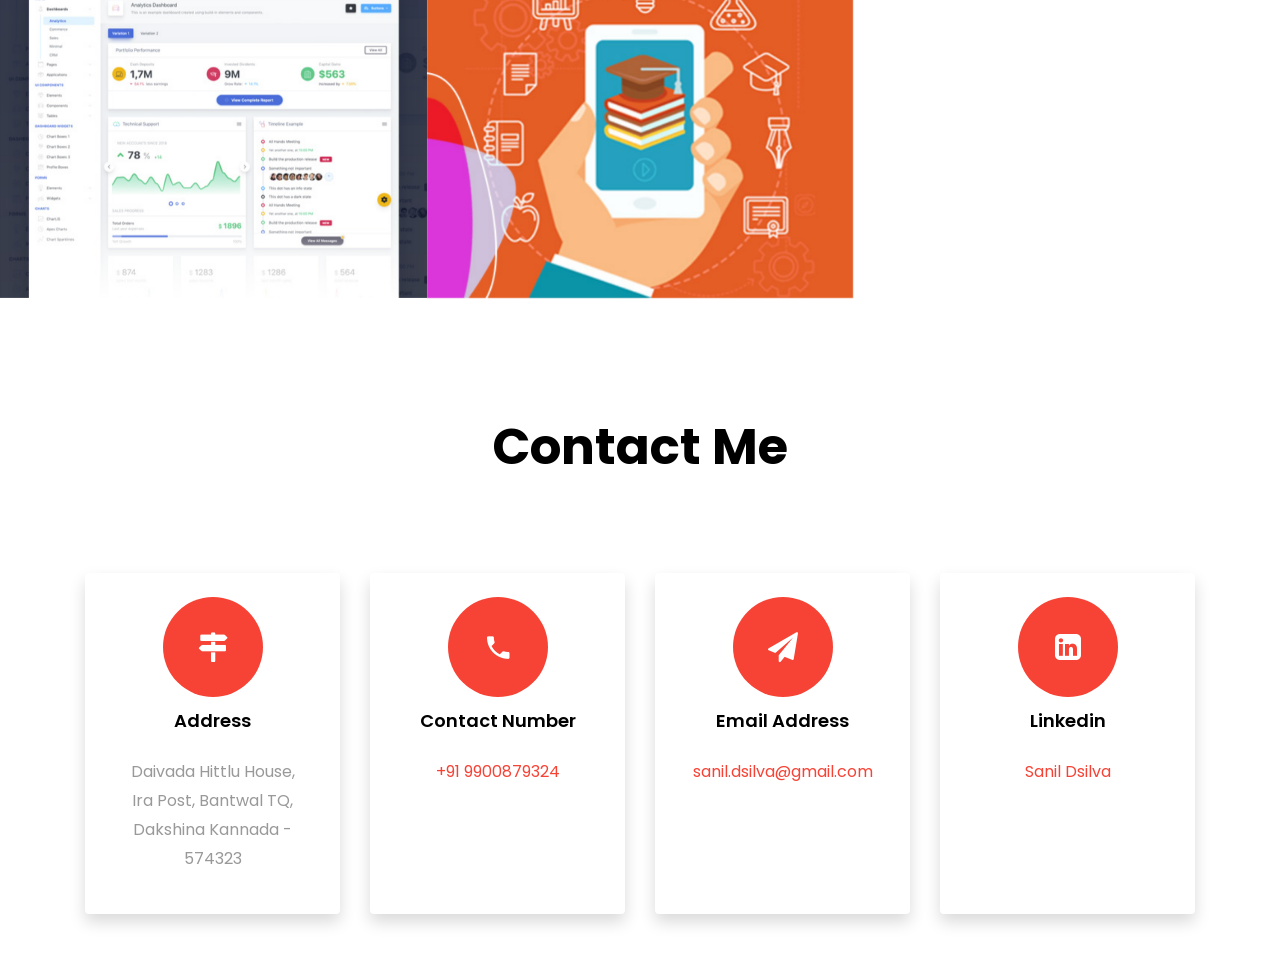
==== commit 229523e2: "Update index.html" ====
--- a/index.html
+++ b/index.html
@@ -196,7 +196,9 @@
                             <h2>SDET 2</h2>
                             <span class="position">Vedantu
 								</span>
-                            <p>Working as a Automation Engineer for web and mobile application.</p>
+                            <p>Working on the mobile automation framework design and implementation. <br/>
+				Mentoring the Manual QA to automation framework.
+				</p>
                         </div>
                     </div>
 
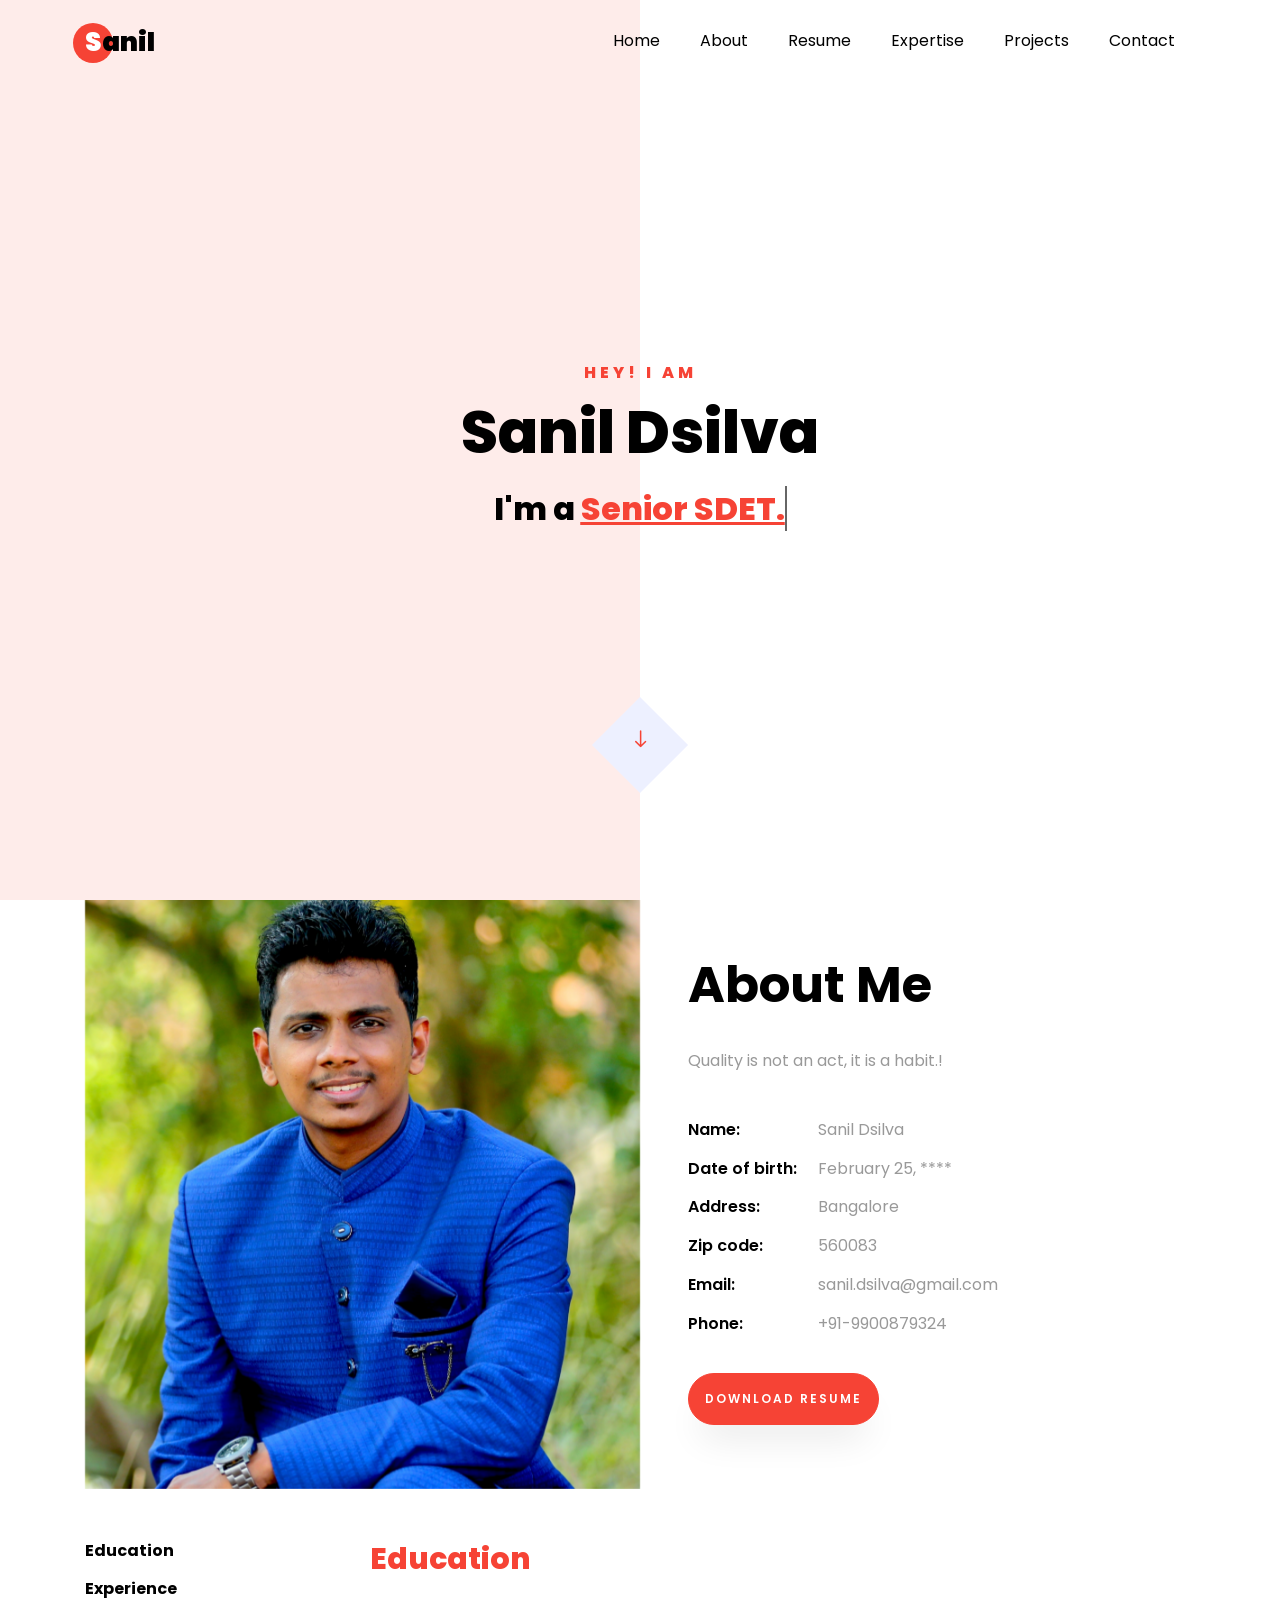
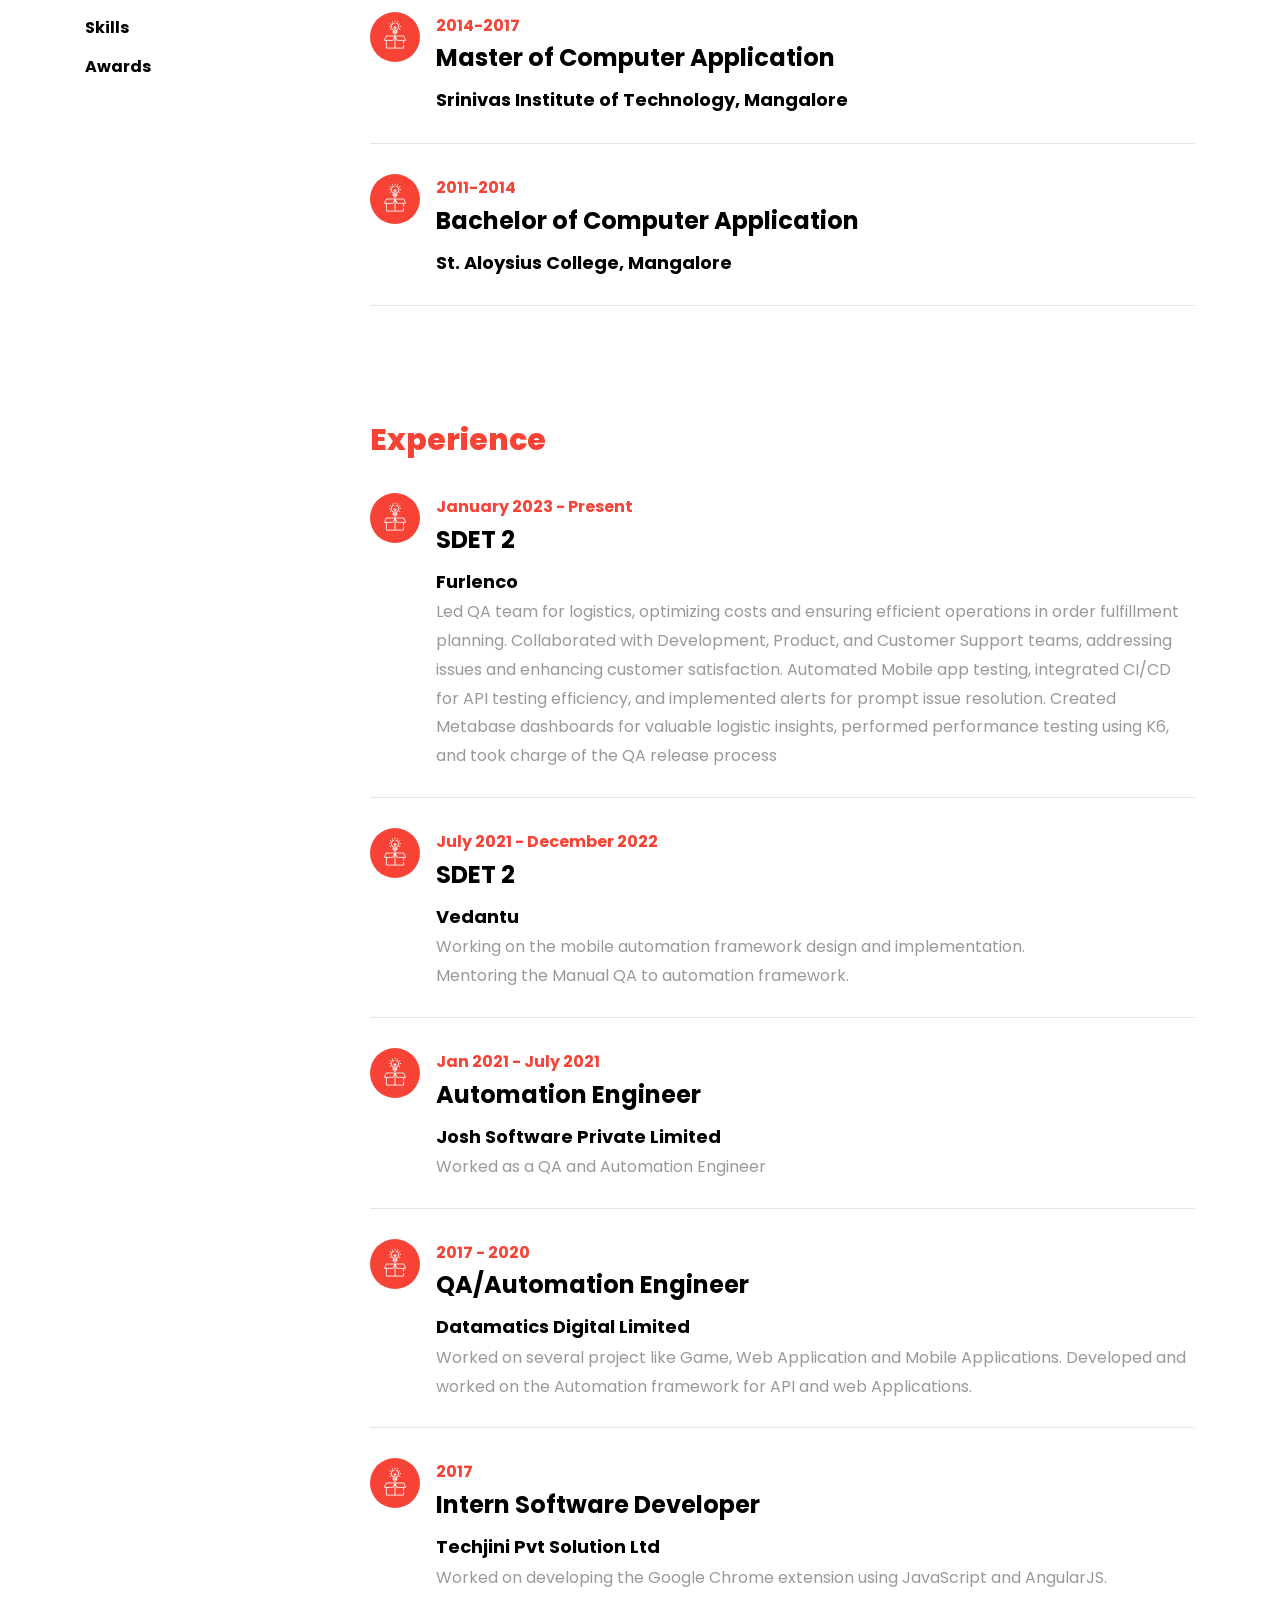
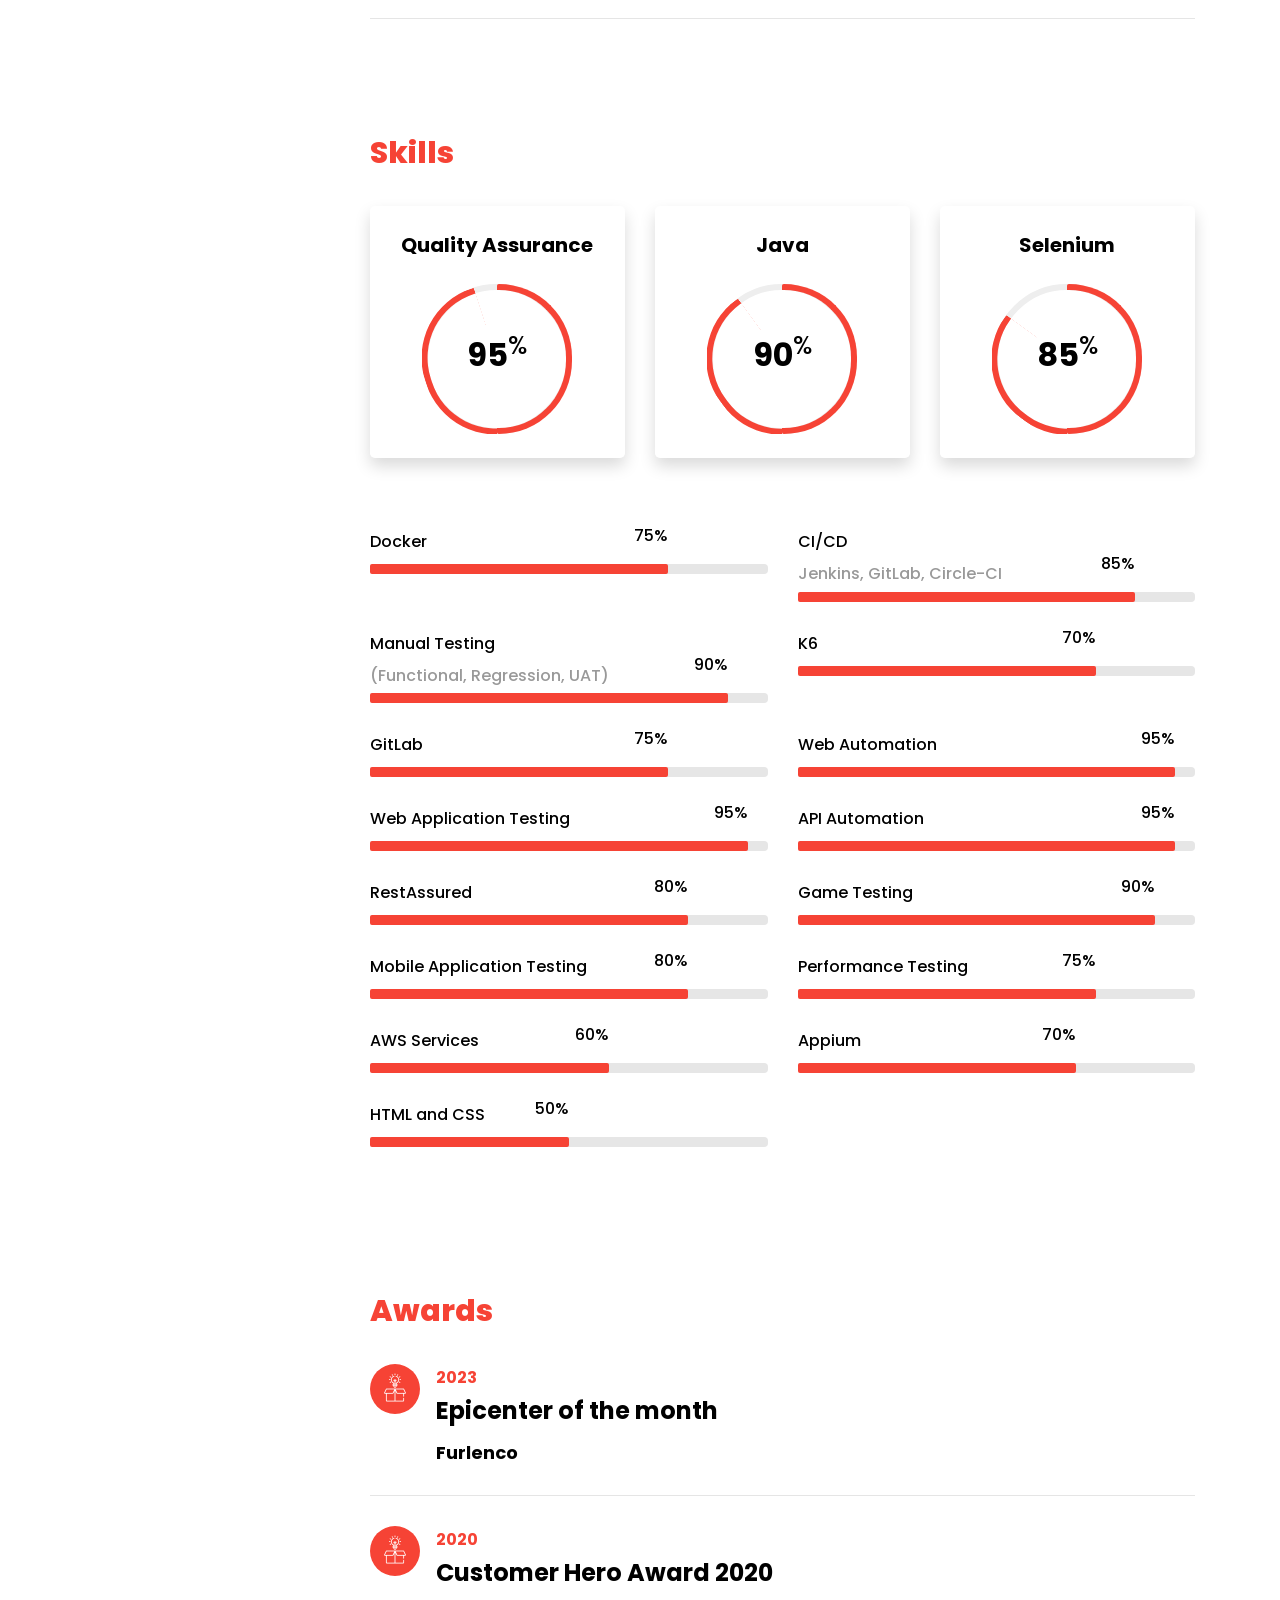
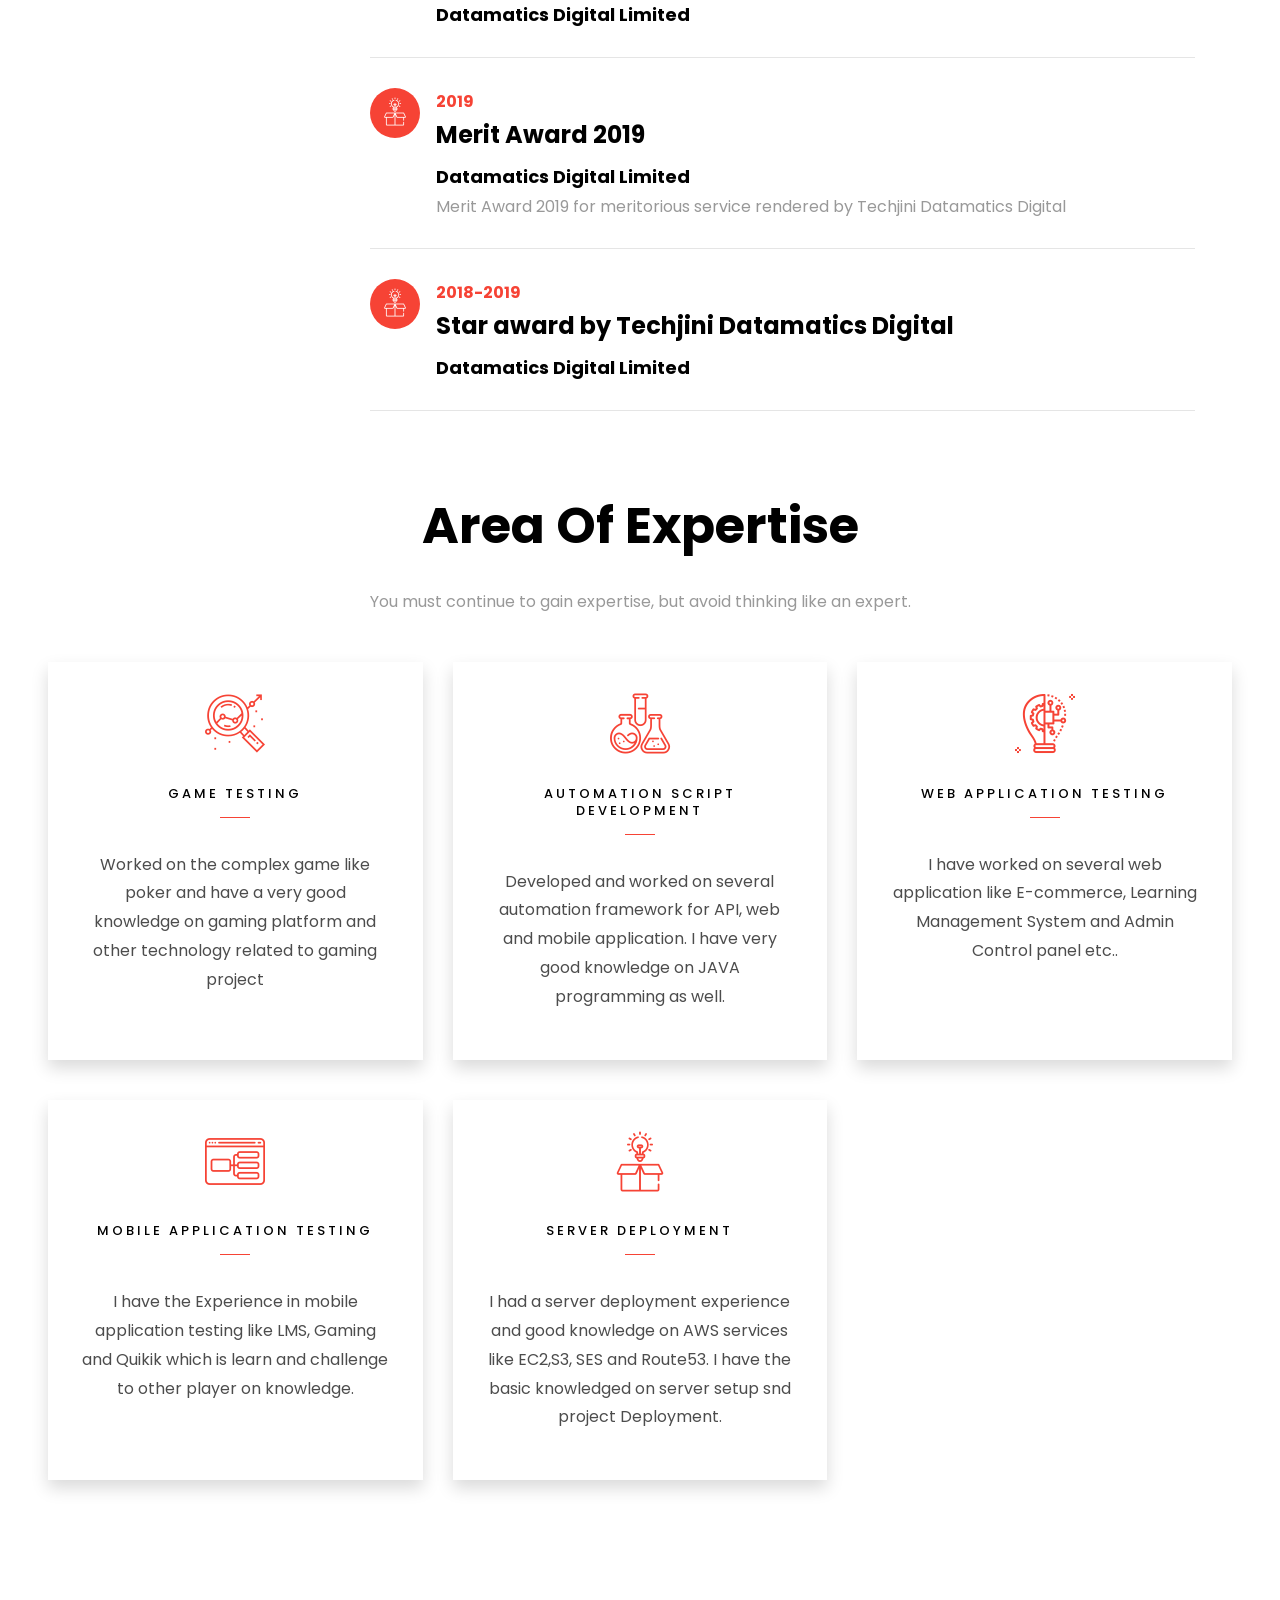
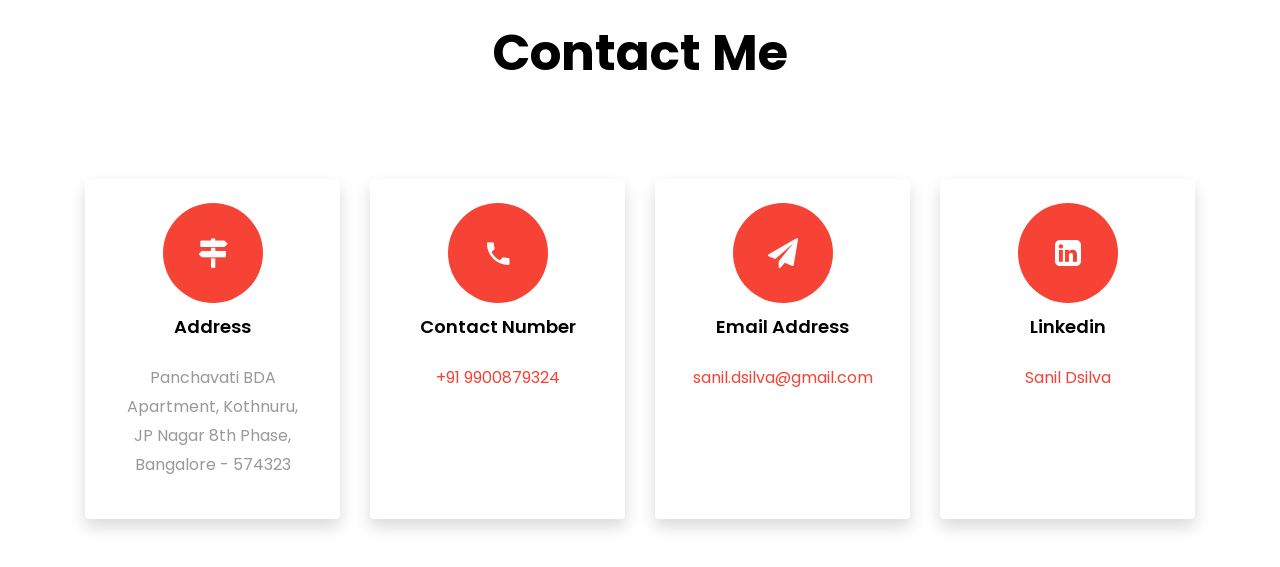
==== commit b9a44c27: "v3 update 2023" ====
--- a/index.html
+++ b/index.html
@@ -62,7 +62,7 @@
                     <h1>Sanil Dsilva</h1>
                     <h2>I'm a
                         <span class="txt-rotate" data-period="1000"
-                              data-rotate='[ "SDET.", "Quality Assurance.", "Game Tester." ]'></span>
+                              data-rotate='[ "Senior SDET.", "Quality Assurance.", "Game Tester." ]'></span>
                     </h2>
                 </div>
             </div>
@@ -98,8 +98,8 @@
                         <ul class="about-info mt-4 px-md-0 px-2">
                             <li class="d-flex"><span>Name:</span> <span>Sanil Dsilva</span></li>
                             <li class="d-flex"><span>Date of birth:</span> <span>February 25, ****</span></li>
-                            <li class="d-flex"><span>Address:</span> <span>Mangalore</span></li>
-                            <li class="d-flex"><span>Zip code:</span> <span>574323</span></li>
+                            <li class="d-flex"><span>Address:</span> <span>Bangalore</span></li>
+                            <li class="d-flex"><span>Zip code:</span> <span>560083</span></li>
                             <li class="d-flex"><span>Email:</span> <span>sanil.dsilva@gmail.com</span></li>
                             <li class="d-flex"><span>Phone: </span> <span>+91-9900879324</span></li>
                         </ul>
@@ -115,8 +115,10 @@
                             <!-- <span class="number" data-number="">0</span>
                 <span>Project complete</span> -->
                         </p>
-                        <p><a class="btn btn-primary py-3 px-3"
-                              href="https://drive.google.com/uc?export=download&id=1iZCKLyABjyUZ4ZDZrbYw8HJ0T96zvtxW">Download CV</a></p>
+                        <p>
+                              <a class="btn btn-primary py-3 px-3"
+                              href="https://drive.google.com/uc?export=download&id=1vEgs0D8owYuFx4ZXvJbbKOkxVArABo_P">Download Resume</a>
+                            </p>
                     </div>
                 </div>
             </div>
@@ -187,12 +189,31 @@
                 <div class="page two" id="page-2">
                     <h2 class="heading">Experience</h2>
 
-                    <div class="resume-wrap d-flex ftco-animate">
-                        <div class="icon d-flex align-items-center justify-content-center">
-                            <span class="flaticon-ideas"></span>
-                        </div>
-                        <div class="text pl-3">
-                            <span class="date">July 2021 - Present</span>
+
+                    <div class="resume-wrap d-flex ftco-animate">
+                        <div class="icon d-flex align-items-center justify-content-center">
+                            <span class="flaticon-ideas"></span>
+                        </div>
+                        <div class="text pl-3">
+                            <span class="date">January 2023 - Present</span>
+                            <h2>SDET 2</h2>
+                            <span class="position">Furlenco
+								</span>
+                            <p>Led QA team for logistics, optimizing costs and ensuring efficient operations in order fulfillment planning. 
+                                Collaborated with Development, Product, and Customer Support teams, addressing issues and enhancing customer satisfaction. 
+                                Automated Mobile app testing, integrated CI/CD for API testing efficiency, and implemented alerts for prompt issue resolution. 
+                                Created Metabase dashboards for valuable logistic insights, performed performance testing using K6, and took charge of the QA release process
+				</p>
+                        </div>
+                    </div>
+
+
+                    <div class="resume-wrap d-flex ftco-animate">
+                        <div class="icon d-flex align-items-center justify-content-center">
+                            <span class="flaticon-ideas"></span>
+                        </div>
+                        <div class="text pl-3">
+                            <span class="date">July 2021 - December 2022</span>
                             <h2>SDET 2</h2>
                             <span class="position">Vedantu
 								</span>
@@ -330,7 +351,44 @@
                         </div>
                         <div class="col-md-6 animate-box">
                             <div class="progress-wrap ftco-animate">
-                                <h3>Jenkins</h3>
+                                <h3>CI/CD <h6> Jenkins, GitLab, Circle-CI</H6> </h3>
+                                <div class="progress">
+                                    <div aria-valuemax="100" aria-valuemin="0" aria-valuenow="85"
+                                         class="progress-bar color-1" role="progressbar" style="width:85%">
+                                        <span>85%</span>
+                                    </div>
+                                </div>
+                            </div>
+                        </div>
+
+                        <div class="col-md-6 animate-box">
+                            <div class="progress-wrap ftco-animate">
+                                <h3>Manual Testing <h6>(Functional, Regression, UAT)</h6></h3>
+                                <div class="progress">
+                                    <div aria-valuemax="100" aria-valuemin="0" aria-valuenow="90"
+                                         class="progress-bar color-1" role="progressbar" style="width:90%">
+                                        <span>90%</span>
+                                    </div>
+                                </div>
+                            </div>
+                        </div> 
+
+                        <div class="col-md-6 animate-box">
+                            <div class="progress-wrap ftco-animate">
+                                <h3>K6</h3>
+                                <div class="progress">
+                                    <div aria-valuemax="100" aria-valuemin="0" aria-valuenow="75"
+                                         class="progress-bar color-1" role="progressbar" style="width:75%">
+                                        <span>70%</span>
+                                    </div>
+                                </div>
+                            </div>
+                        </div>
+
+
+                        <div class="col-md-6 animate-box">
+                            <div class="progress-wrap ftco-animate">
+                                <h3>GitLab</h3>
                                 <div class="progress">
                                     <div aria-valuemax="100" aria-valuemin="0" aria-valuenow="75"
                                          class="progress-bar color-1" role="progressbar" style="width:75%">
@@ -339,17 +397,6 @@
                                 </div>
                             </div>
                         </div>
-                        <div class="col-md-6 animate-box">
-                            <div class="progress-wrap ftco-animate">
-                                <h3>GitLab</h3>
-                                <div class="progress">
-                                    <div aria-valuemax="100" aria-valuemin="0" aria-valuenow="75"
-                                         class="progress-bar color-1" role="progressbar" style="width:75%">
-                                        <span>75%</span>
-                                    </div>
-                                </div>
-                            </div>
-                        </div>
 
                         <div class="col-md-6 animate-box">
                             <div class="progress-wrap ftco-animate">
@@ -467,6 +514,17 @@
                 <div class="page four" id="page-4">
                     <h2 class="heading">Awards</h2>
 
+                    <div class="resume-wrap d-flex ftco-animate">
+                        <div class="icon d-flex align-items-center justify-content-center">
+                            <span class="flaticon-ideas"></span>
+                        </div>
+                        <div class="text pl-3">
+                            <span class="date">2023</span>
+                            <h2>Epicenter of the month </h2>
+                            <span class="position">Furlenco</span>
+                            <p></p>
+                        </div>
+                    </div>
 
                     <div class="resume-wrap d-flex ftco-animate">
                         <div class="icon d-flex align-items-center justify-content-center">
@@ -601,178 +659,36 @@
 </section>
 
 
-<section class="ftco-sectionNew ftco-project" id="projects-section">
-    <div class="container-fluid px-md-0">
-        <div class="row no-gutters justify-content-center pb-5">
-            <div class="col-md-12 heading-section text-center ftco-animate">
-                <h1 class="big big-2">Projects</h1>
-                <h2 class="mb-4">Projects Worked</h2>
-                <p>A dream does not become reality through magic; it takes sweat, determination, and hard work.
-                </p>
-            </div>
-        </div>
-        <div class="row no-gutters">
-            <div class="col-md-4">
-                <div class="project img ftco-animate d-flex justify-content-center align-items-center"
-                     style="background-image: url(images/p1.jpg);">
-                    <div class="overlay">
-                    </div>
-                    <div class="text text-justify p-4">
-                        <h3><a href="#">
-                            <center>Poker Game</center>
-                        </a></h3>
-                        <span>This is gaming application where different poker variants are developed. User can
-								create club, create tables and plays with other realtime player to earn chips.
-								<br/> Worked as QA and Developed the API automation script for this project.
-								<hr>
-								Role : QA and Automation Engineer
-							</span>
-
-                    </div>
-                </div>
-            </div>
-            <div class="col-md-4">
-                <div class="project img ftco-animate d-flex justify-content-center align-items-center"
-                     style="background-image: url(images/p2.jpg);">
-                    <div class="overlay"></div>
-                    <div class="text text-justify p-4">
-                        <h3><a href="#">
-                            <center>E-Commerce and LMS</center>
-                        </a></h3>
-                        <span>Project is about E-Commerce website where user can buy the different courses from
-								inventory and LMS application where user
-								gets the access to course content, exams ,certificates and different admin controls to
-								create and manipulate courses content etc.
-								<hr/>
-								Role : QA
-
-							</span>
-                    </div>
-                </div>
-            </div>
-
-            <div class="col-md-4">
-                <div class="project img ftco-animate d-flex justify-content-center align-items-center"
-                     style="background-image: url(images/p3.jpg);">
-                    <div class="overlay"></div>
-                    <div class="text text-justify p-2">
-                        <h3><a href="#">
-                            <center>ContSync</center>
-                        </a></h3>
-                        <span>This is application where user can create contact card and can share across with other
-								users. This application has a unique features like storing the all kind of contact
-								information like phone number,social media profile etc. it will get auto updated on all
-								the users app.
-
-								<hr/> Role : UAT QA
-
-							</span>
-                    </div>
-                </div>
-            </div>
-            <div class="col-md-4">
-                <div class="project img ftco-animate d-flex justify-content-center align-items-center"
-                     style="background-image: url(images/p4.jpg);">
-                    <div class="overlay"></div>
-                    <div class="text text-justify p-4">
-                        <h3><a href="#">
-                            <center>Bank Agent Portal</center>
-                        </a></h3>
-                        <span> This is web app where agent can login and enter field agent information ,
-								assign the location , reporting manager and more.
-								<br/> Worked on to develope the web automation script for this project.
-								<hr/>
-								Role : Automation Engineer
-							</span>
-                    </div>
-                </div>
-            </div>
-            <div class="col-md-4">
-                <div class="project img ftco-animate d-flex justify-content-center align-items-center"
-                     style="background-image: url(images/p5.jpg);">
-                    <div class="overlay"></div>
-                    <div class="text text-justify p-4">
-                        <h3><a href="#">
-                            <center>Quikik</center>
-                        </a></h3>
-                        <span>It's Mobile and web application where user can learn maths and science subject topics
-								and get the solution for the problem of the student.
-								<br/> Worked on this project as QA and developing the automation scripts for API and
-								mobile app.
-								<hr/>Role : QA and Automation Engineer
-
-							</span>
-                    </div>
-                </div>
-            </div>
-            <!-- <div class="col-md-4">
-                <div class="project img ftco-animate d-flex justify-content-center align-items-center"
-                    style="background-image: url(images/work-6.jpg);">
-                    <div class="overlay"></div>
-                    <div class="text text-center p-4">
-                        <h3><a href="#">Branding &amp; Illustration Design</a></h3>
-                        <span>Web Design</span>
-                    </div>
-                </div>
-            </div> -->
-        </div>
-    </div>
-</section>
-
-<!-- <section class="ftco-section ftco-no-pt ftco-no-pb ftco-counter img" id="section-counter">
-    <div class="container-fluid px-md-5">
-        <div class="row d-md-flex align-items-center">
-            <div class="col-md d-flex justify-content-center counter-wrap ftco-animate">
-                <div class="block-18 shadow">
-                    <div class="text">
-                        <strong class="number" data-number="100">0</strong>
-                        <span>Awards</span>
-                    </div>
-                </div>
-            </div>
-            <div class="col-md d-flex justify-content-center counter-wrap ftco-animate">
-                <div class="block-18 shadow">
-                    <div class="text">
-                        <strong class="number" data-number="1200">0</strong>
-                        <span>Complete Projects</span>
-                    </div>
-                </div>
-            </div>
-            <div class="col-md d-flex justify-content-center counter-wrap ftco-animate">
-                <div class="block-18 shadow">
-                    <div class="text">
-                        <strong class="number" data-number="1200">0</strong>
-                        <span>Happy Customers</span>
-                    </div>
-                </div>
-            </div>
-            <div class="col-md d-flex justify-content-center counter-wrap ftco-animate">
-                <div class="block-18 shadow">
-                    <div class="text">
-                        <strong class="number" data-number="500">0</strong>
-                        <span>Cups of coffee</span>
-                    </div>
-                </div>
-            </div>
-        </div>
-    </div>
-</section>
--->
-
-<!-- <section class="ftco-section" id="blog-section">
+
+ <!-- <section class="ftco-section" id="blog-section"> 
     <div class="container">
         <div class="row justify-content-center mb-5 pb-5">
             <div class="col-md-7 heading-section text-center ftco-animate">
                 <h1 class="big big-2">Blog</h1>
-                <h2 class="mb-4">Our Blog</h2>
-                <p>Far far away, behind the word mountains, far from the countries Vokalia and Consonantia</p>
+                <h2 class="mb-4">Projects Worked</h2>
+                <p>A dream does not become reality through magic; it takes sweat, determination, and hard work.</p>
             </div>
         </div>
         <div class="row d-flex">
             <div class="col-md-4 d-flex ftco-animate">
                 <div class="blog-entry justify-content-end">
-                    <a href="single.html" class="block-20" style="background-image: url('images/image_1.jpg');">
-                    </a>
+                    <div class="text mt-3 float-right d-block">
+                        <h3 class="heading"><a href="single.html">Poker Mobile Game - Datamatics Digital Limited</a>
+                        </h3>
+                        <div class="d-flex align-items-center mb-3 meta">
+                            <p class="mb-0">
+                                <span class="mr-2">Oct. 01, 2017 - Sept. 30, 2019</span>
+                                <a href="#" class="mr-2">Admin</a>
+                                <a href="#" class="meta-chat"><span class="icon-chat"></span> 3</a>
+                            </p>
+                        </div>
+                        <p>A small river named Duden flows by their place and supplies it with the necessary
+                            regelialia.</p>
+                    </div>
+                </div>
+            </div>
+            <div class="col-md-4 d-flex ftco-animate">
+                <div class="blog-entry justify-content-end">
                     <div class="text mt-3 float-right d-block">
                         <h3 class="heading"><a href="single.html">Why Lead Generation is Key for Business Growth</a>
                         </h3>
@@ -789,9 +705,7 @@
                 </div>
             </div>
             <div class="col-md-4 d-flex ftco-animate">
-                <div class="blog-entry justify-content-end">
-                    <a href="single.html" class="block-20" style="background-image: url('images/image_2.jpg');">
-                    </a>
+                <div class="blog-entry">
                     <div class="text mt-3 float-right d-block">
                         <h3 class="heading"><a href="single.html">Why Lead Generation is Key for Business Growth</a>
                         </h3>
@@ -809,8 +723,6 @@
             </div>
             <div class="col-md-4 d-flex ftco-animate">
                 <div class="blog-entry">
-                    <a href="single.html" class="block-20" style="background-image: url('images/image_3.jpg');">
-                    </a>
                     <div class="text mt-3 float-right d-block">
                         <h3 class="heading"><a href="single.html">Why Lead Generation is Key for Business Growth</a>
                         </h3>
@@ -821,8 +733,18 @@
                                 <a href="#" class="meta-chat"><span class="icon-chat"></span> 3</a>
                             </p>
                         </div>
-                        <p>A small river named Duden flows by their place and supplies it with the necessary
-                            regelialia.</p>
+                        <p>
+<li>
+                          <ul> Conducted comprehensive testing of the game's backgammon logic, ensuring its
+accuracy and functionality.</ul>
+<ul>Skillfully performed manual testing of the API and web components,
+meticulously identifying and resolving any glitches or issues.</ul>
+<ul>Successfully incorporated an automation test case into the regression test suite,
+streamlining future testing processes.</ul>
+<ul>Proficiently managed DevOps and server operations, ensuring smooth and
+efficient performance of the game.</ul>
+</li>
+                        </p>
                     </div>
                 </div>
             </div>
@@ -860,7 +782,7 @@
                     </div>
                     <div>
                         <h3 class="mb-4">Address</h3>
-                        <p>Daivada Hittlu House,<br/> Ira Post, Bantwal TQ, Dakshina Kannada - 574323</p>
+                        <p>Panchavati BDA Apartment, Kothnuru,<br/> JP Nagar 8th Phase, Bangalore - 574323</p>
                     </div>
                 </div>
             </div>
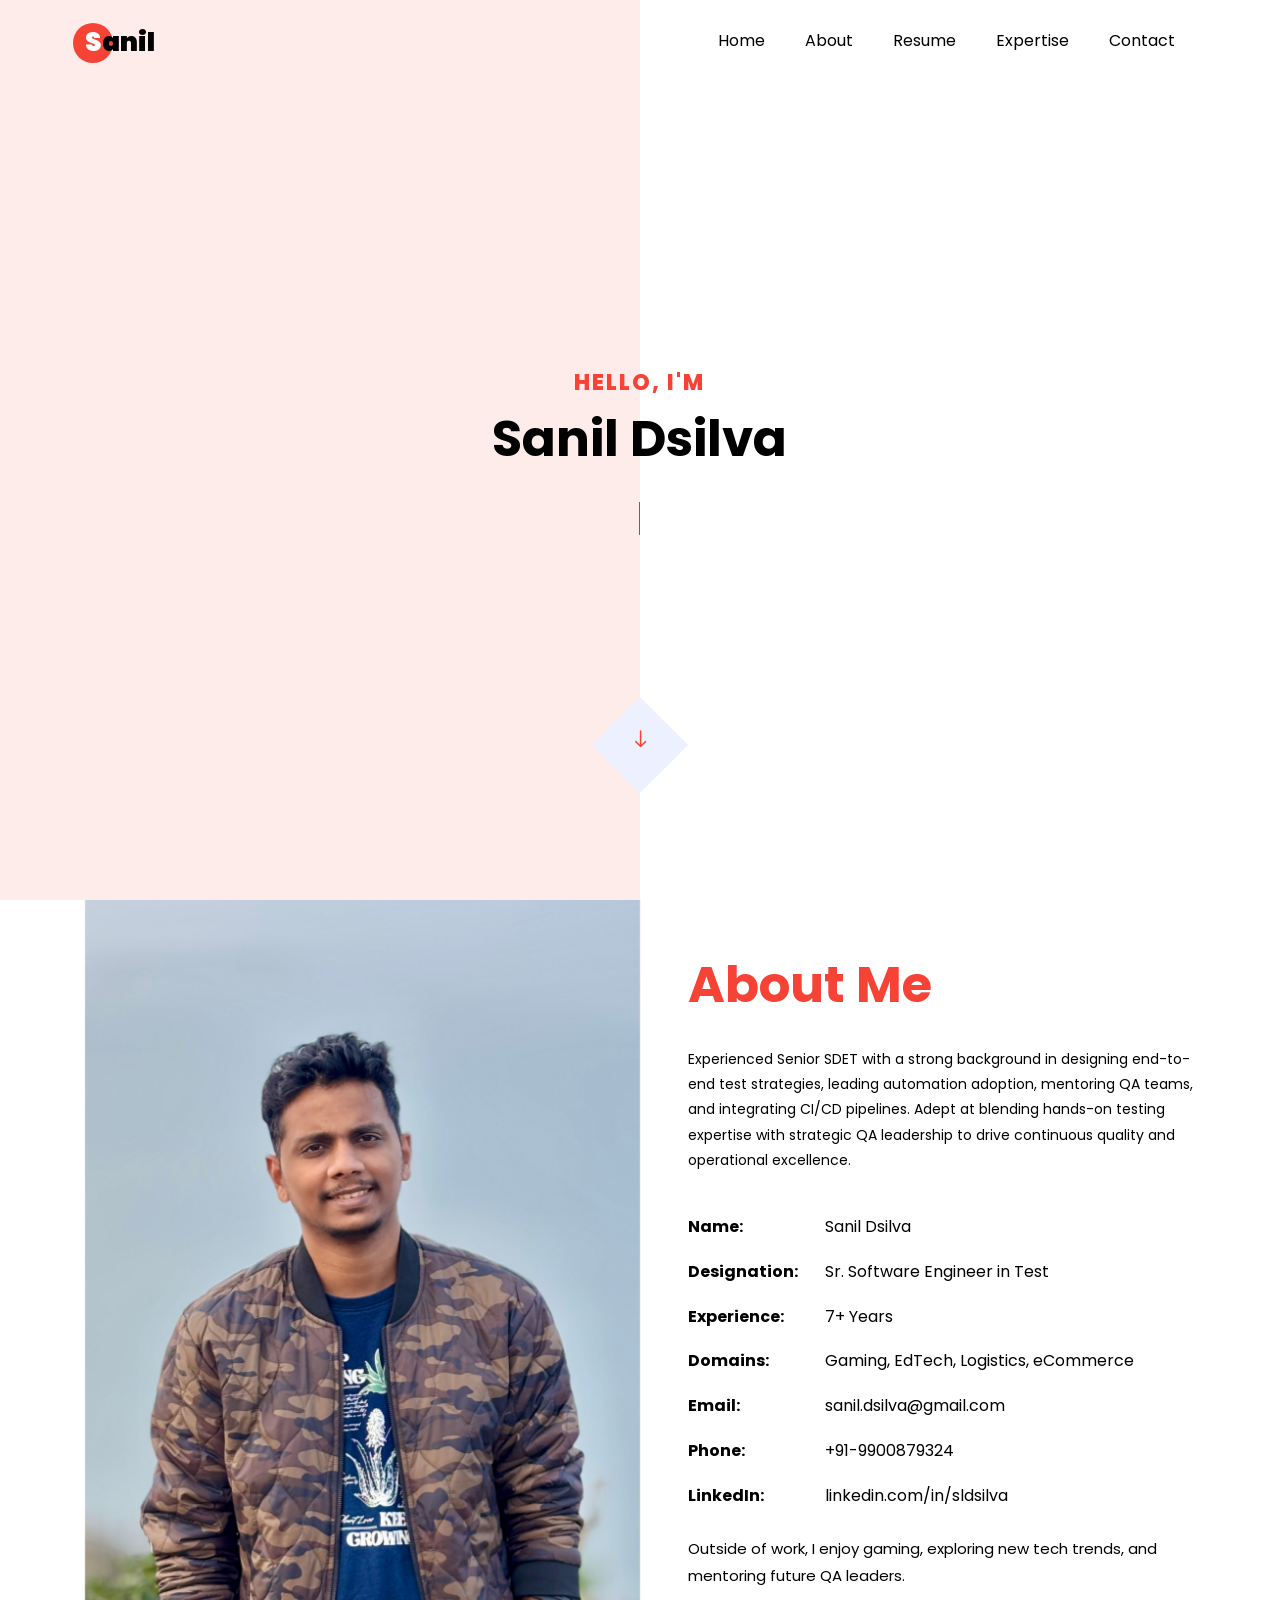
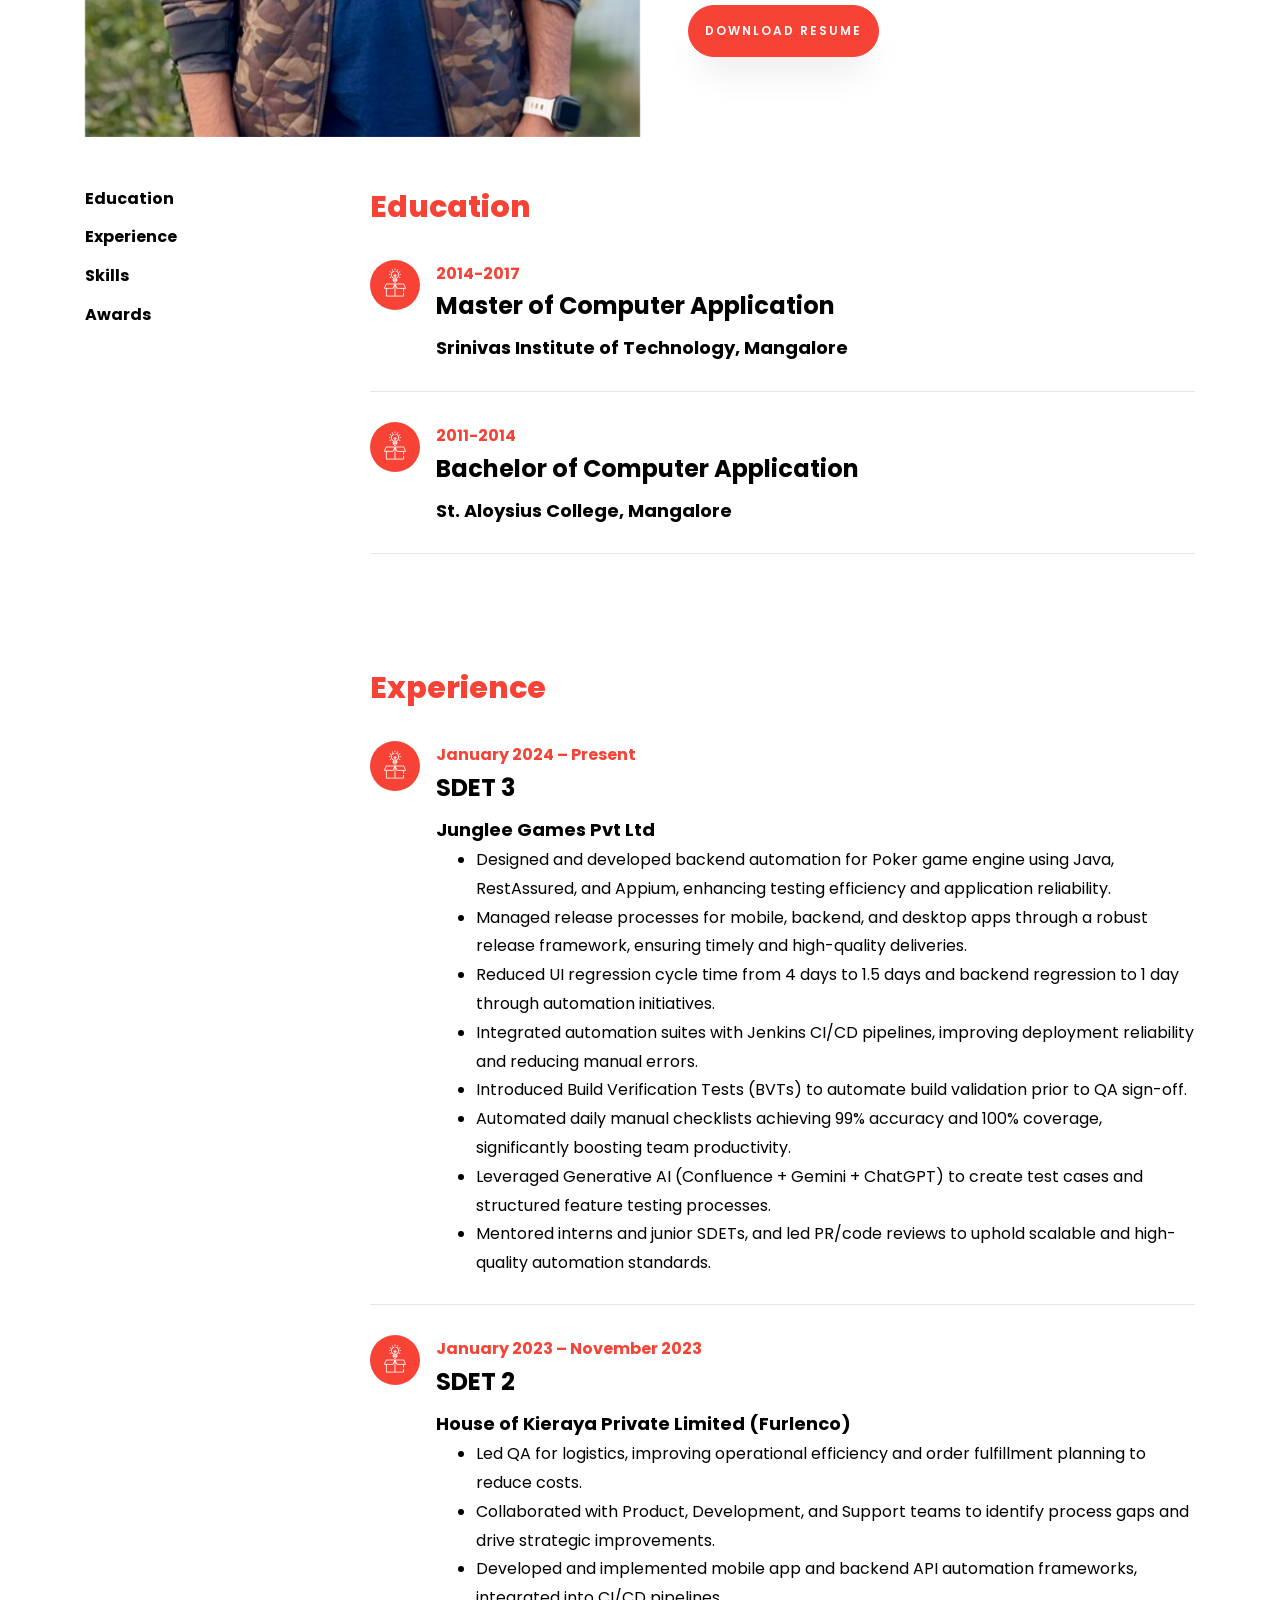
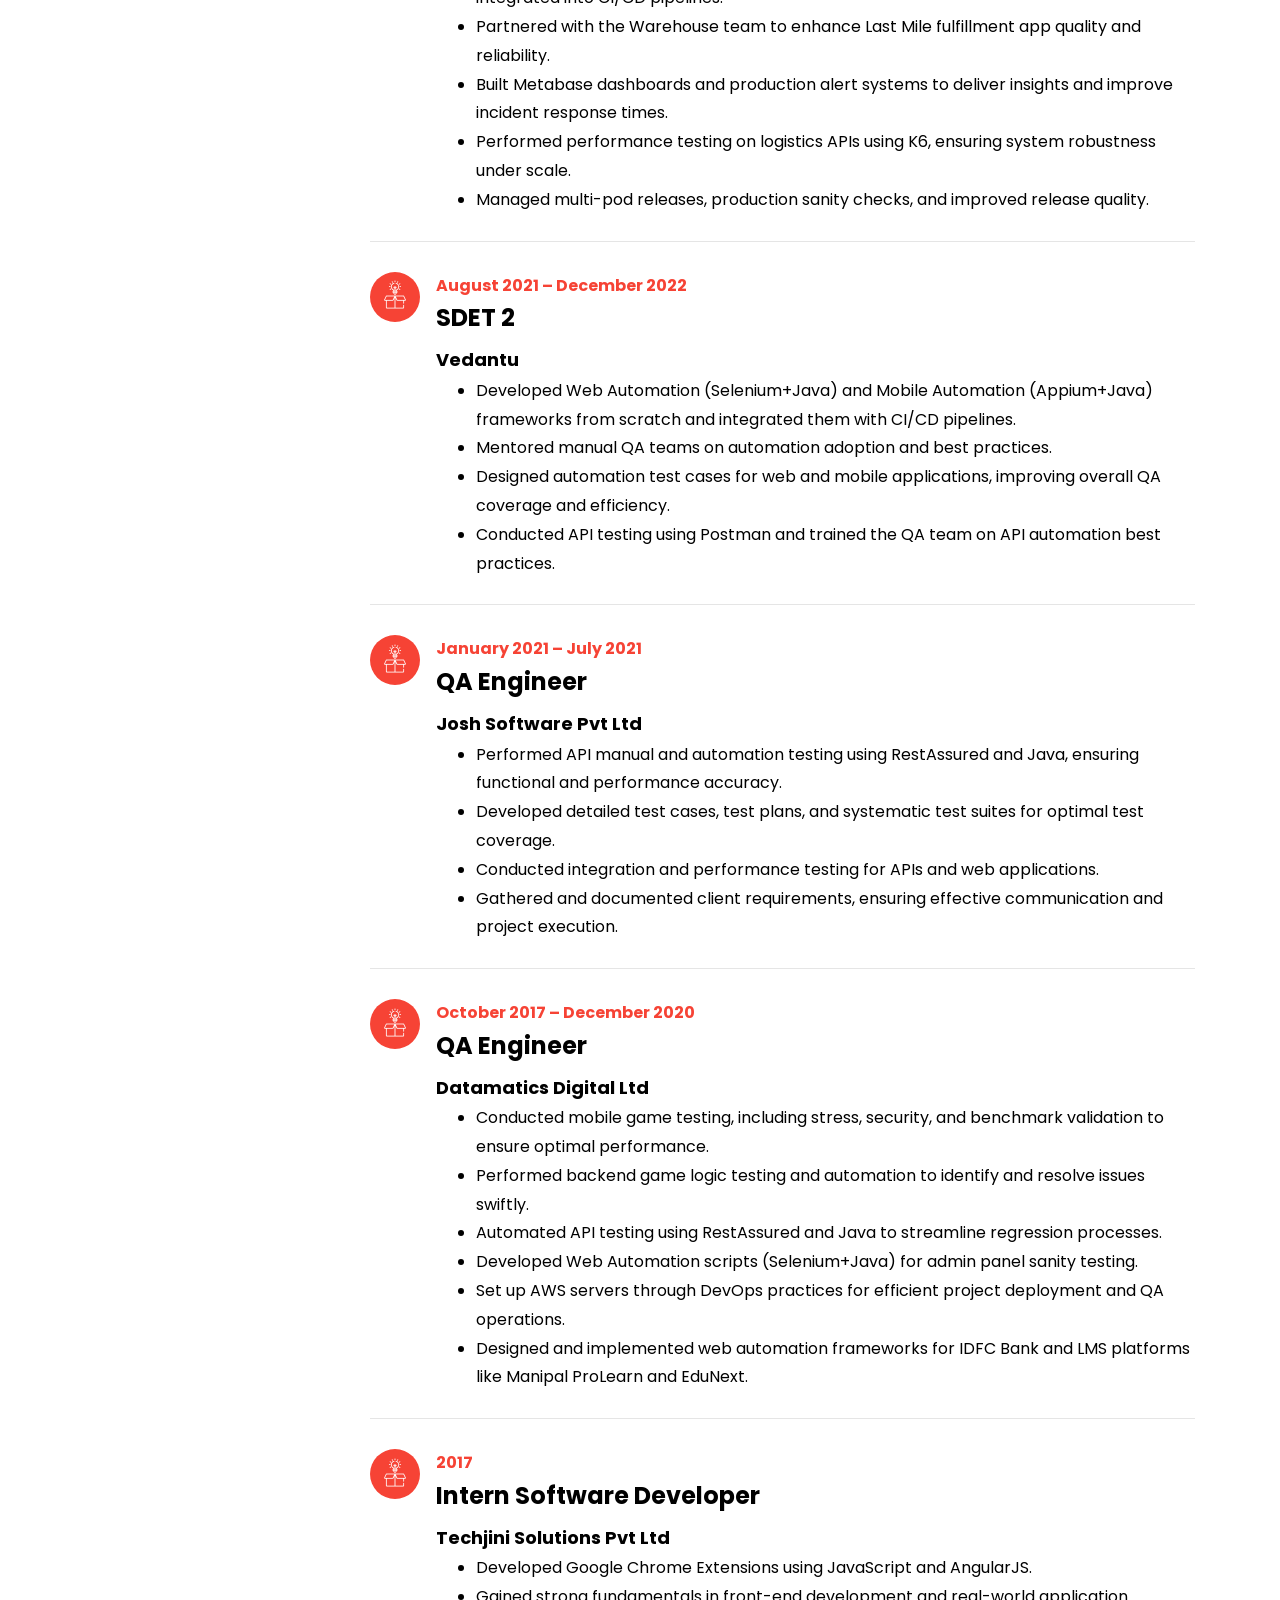
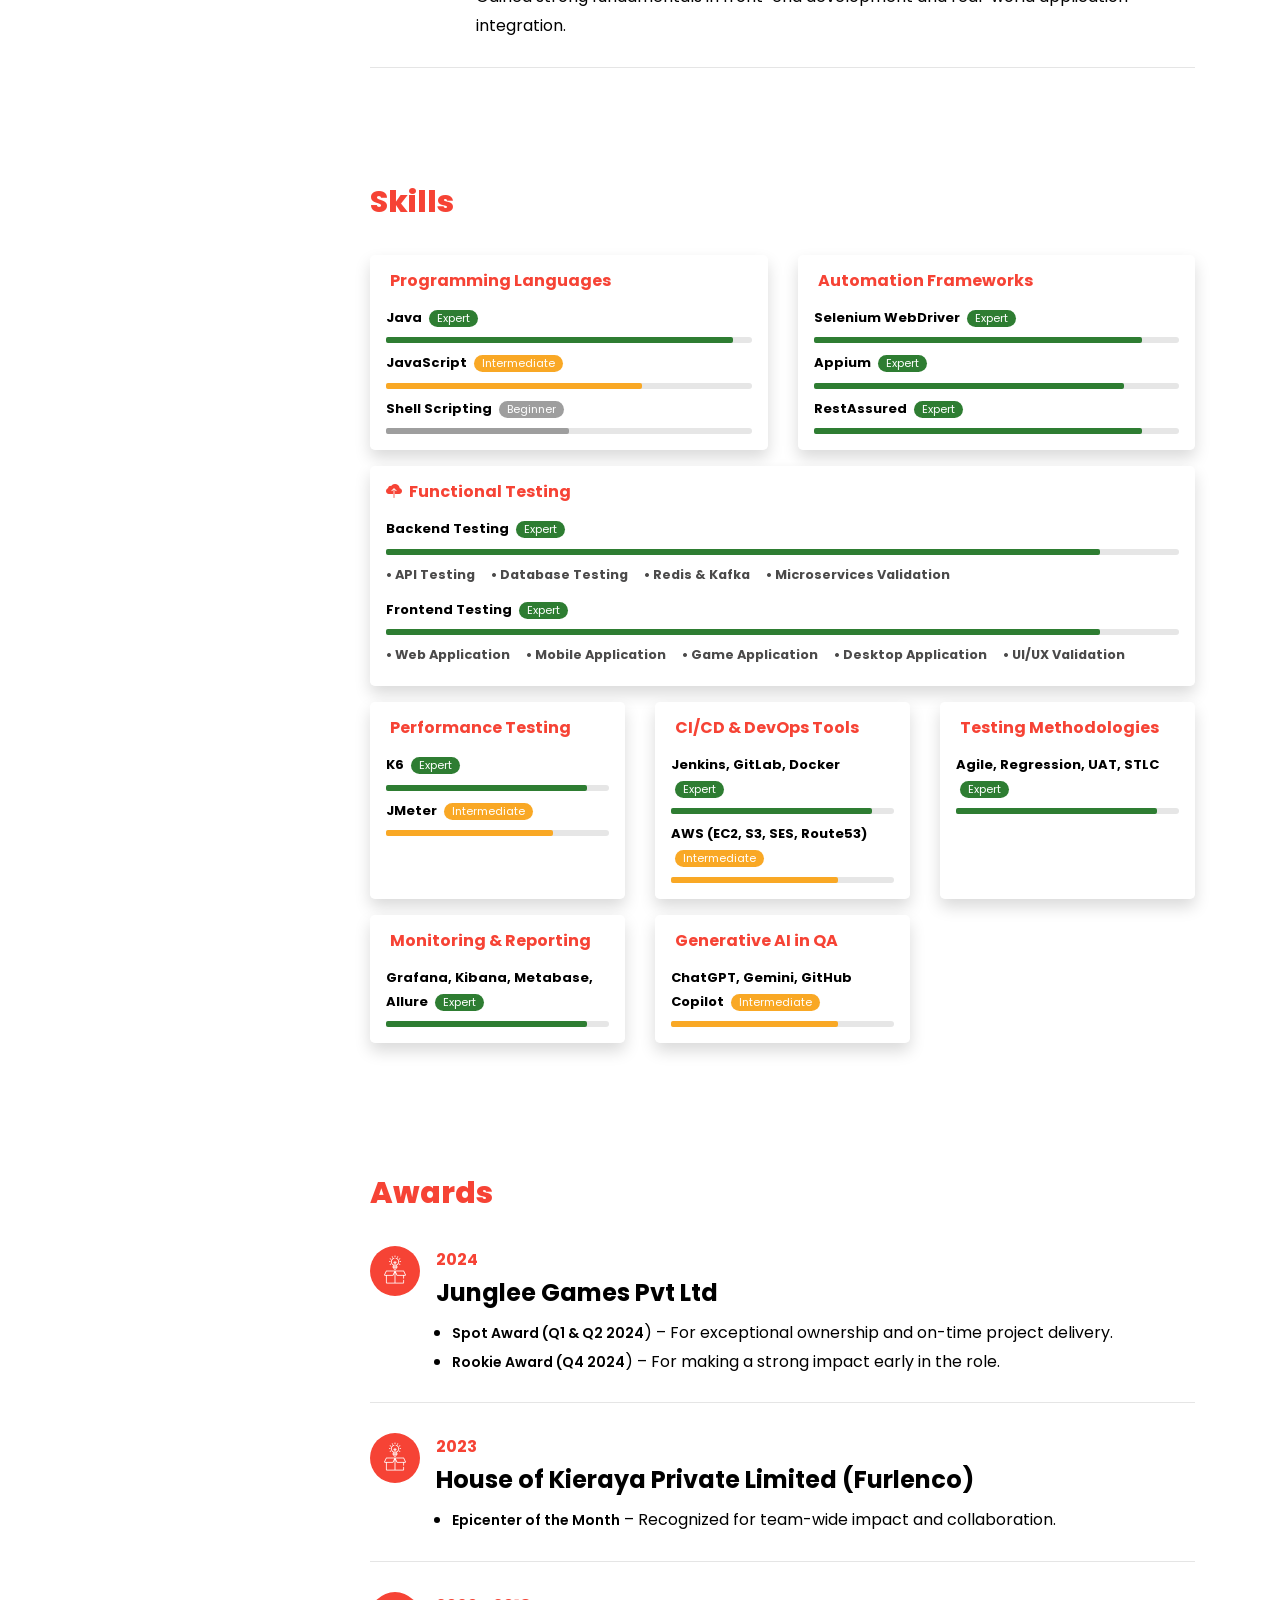
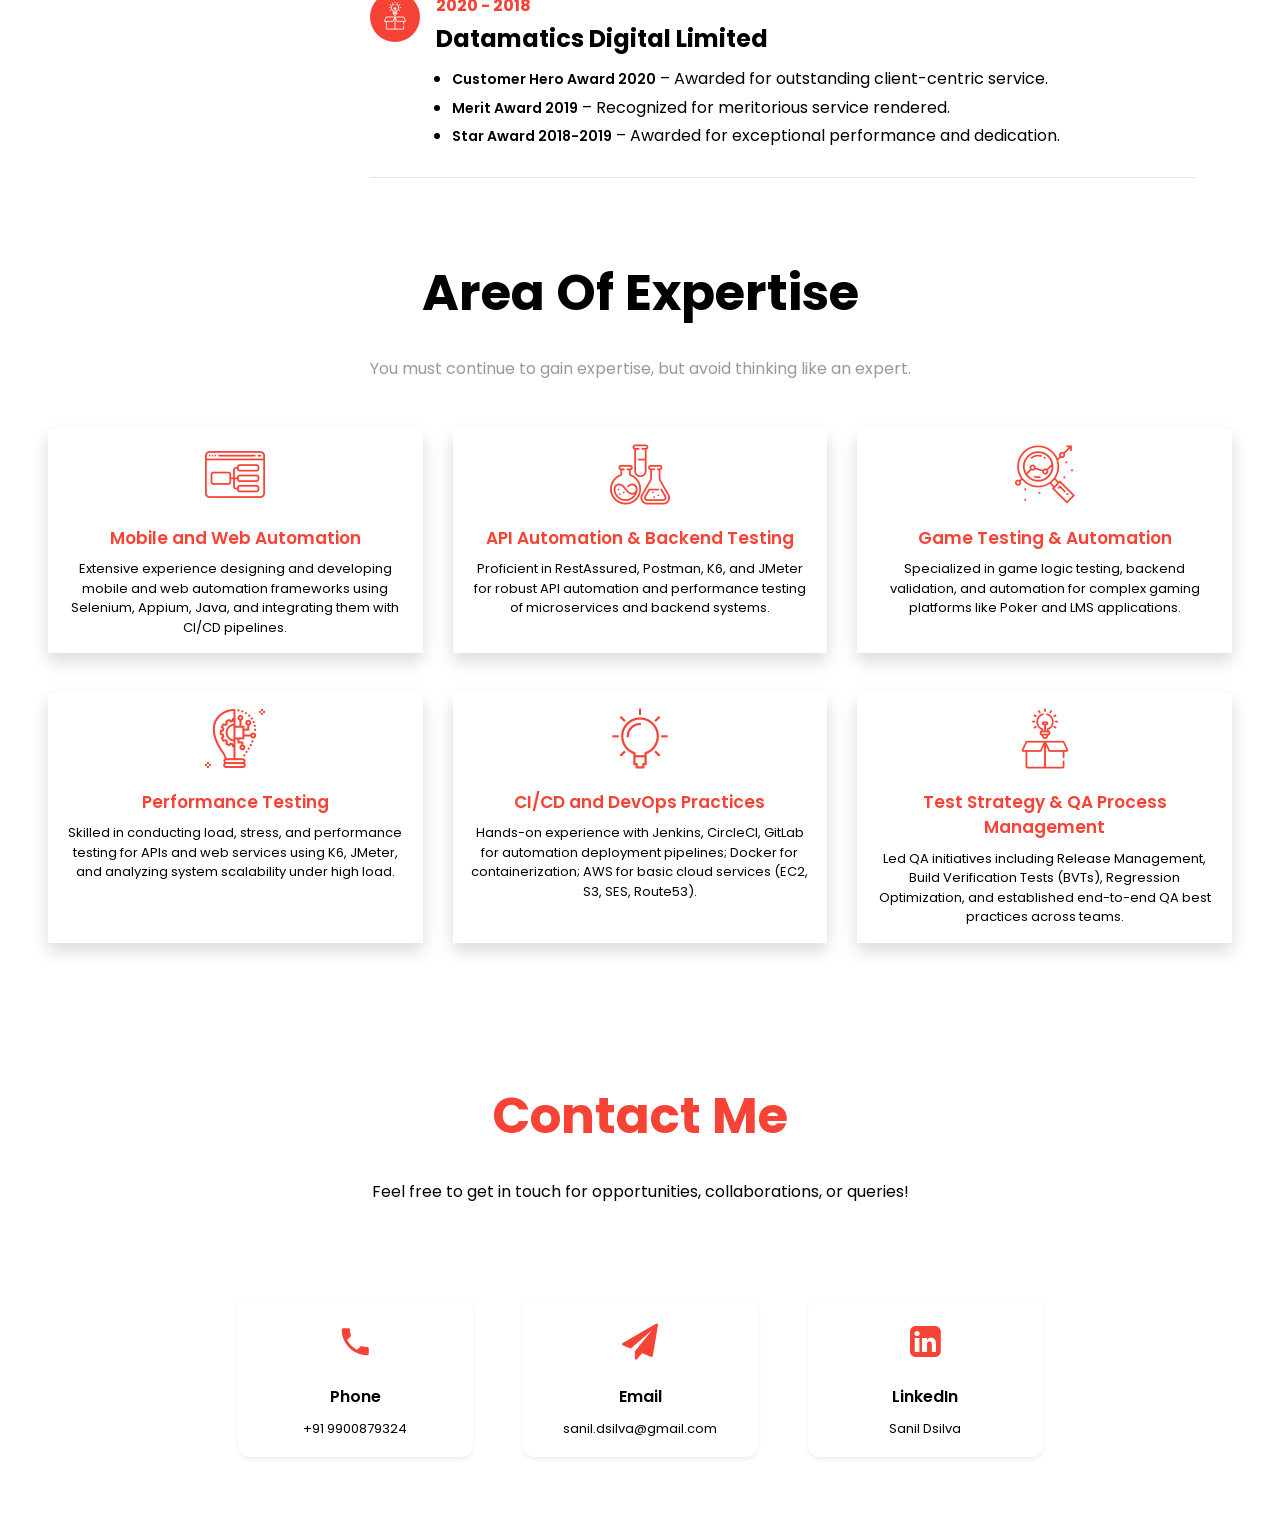
==== commit 00124831: "v4 update 2025" ====
--- a/index.html
+++ b/index.html
@@ -27,105 +27,119 @@
 <body data-offset="300" data-spy="scroll" data-target=".site-navbar-target">
 
 
-<nav class="navbar navbar-expand-lg navbar-dark ftco_navbar ftco-navbar-light site-navbar-target" id="ftco-navbar">
-    <div class="container">
-        <a class="navbar-brand" href="index.html"><span>S</span>anil</a>
-        <button aria-controls="ftco-nav" aria-expanded="false" aria-label="Toggle navigation"
-                class="navbar-toggler js-fh5co-nav-toggle fh5co-nav-toggle" data-target="#ftco-nav" data-toggle="collapse" type="button">
-            <span class="oi oi-menu"></span> Menu
-        </button>
-
-        <div class="collapse navbar-collapse" id="ftco-nav">
-            <ul class="navbar-nav nav ml-auto">
-                <li class="nav-item"><a class="nav-link" href="#home-section"><span>Home</span></a></li>
-                <li class="nav-item"><a class="nav-link" href="#about-section"><span>About</span></a></li>
-                <li class="nav-item"><a class="nav-link" href="#resume-section"><span>Resume</span></a></li>
-                <li class="nav-item"><a class="nav-link" href="#services-section"><span>Expertise</span></a></li>
-                <li class="nav-item"><a class="nav-link" href="#projects-section"><span>Projects</span></a></li>
-                <li class="nav-item"><a class="nav-link" href="#contact-section"><span>Contact</span></a></li>
-            </ul>
-        </div>
-    </div>
-</nav>
-<section class="hero-wrap js-fullheight">
-    <div class="overlay">
-
-    </div>
-
-    <div class="container">
-        <div class="row no-gutters slider-text js-fullheight justify-content-center align-items-center">
-            <div class="col-lg-8 col-md-6 ftco-animate d-flex align-items-center">
-
-
-                <div class="text text-center">
-                    <span class="subheading">Hey! I am</span>
-                    <h1>Sanil Dsilva</h1>
-                    <h2>I'm a
-                        <span class="txt-rotate" data-period="1000"
-                              data-rotate='[ "Senior SDET.", "Quality Assurance.", "Game Tester." ]'></span>
-                    </h2>
-                </div>
-            </div>
-        </div>
-    </div>
-    </div>
-    <div class="mouse">
-        <a class="mouse-icon" href="#about-section">
-            <div class="mouse-wheel"><span class="ion-ios-arrow-round-down"></span></div>
-        </a>
-    </div>
-
-
-</section>
-
-<section class="ftco-about img ftco-section ftco-no-pt ftco-no-pb" id="about-section">
-    <div class="container">
-        <div class="row d-flex no-gutters">
-            <div class="col-md-6 col-lg-6 d-flex">
-                <div class="img-about img d-flex align-items-stretch">
-                    <div class="overlay"></div>
-                    <div class="img d-flex align-self-stretch align-items-center"
-                         style="background-image:url(images/about.jpg);">
-                    </div>
-                </div>
-            </div>
-            <div class="col-md-6 col-lg-6 pl-md-5 py-5">
-                <div class="row justify-content-start pb-3">
-                    <div class="col-md-12 heading-section ftco-animate">
-                        <h1 class="big">About</h1>
-                        <h2 class="mb-4">About Me</h2>
-                        <p>Quality is not an act, it is a habit.!</p>
-                        <ul class="about-info mt-4 px-md-0 px-2">
-                            <li class="d-flex"><span>Name:</span> <span>Sanil Dsilva</span></li>
-                            <li class="d-flex"><span>Date of birth:</span> <span>February 25, ****</span></li>
-                            <li class="d-flex"><span>Address:</span> <span>Bangalore</span></li>
-                            <li class="d-flex"><span>Zip code:</span> <span>560083</span></li>
-                            <li class="d-flex"><span>Email:</span> <span>sanil.dsilva@gmail.com</span></li>
-                            <li class="d-flex"><span>Phone: </span> <span>+91-9900879324</span></li>
-                        </ul>
-                    </div>
-                </div>
-
-
-
-
-                <div class="counter-wrap ftco-animate d-flex mt-md-3up">
-                    <div class="text">
-                        <p class="mb-4">
-                            <!-- <span class="number" data-number="">0</span>
-                <span>Project complete</span> -->
-                        </p>
-                        <p>
-                              <a class="btn btn-primary py-3 px-3"
-                              href="https://drive.google.com/uc?export=download&id=1vEgs0D8owYuFx4ZXvJbbKOkxVArABo_P">Download Resume</a>
+    <nav class="navbar navbar-expand-lg navbar-dark ftco_navbar ftco-navbar-light site-navbar-target" id="ftco-navbar">
+        <div class="container">
+            <a class="navbar-brand" href="index.html"><span>S</span>anil</a>
+            <button aria-controls="ftco-nav" aria-expanded="false" aria-label="Toggle navigation"
+                class="navbar-toggler js-fh5co-nav-toggle fh5co-nav-toggle" data-target="#ftco-nav"
+                data-toggle="collapse" type="button">
+                <span class="oi oi-menu"></span> Menu
+            </button>       
+
+            <div class="collapse navbar-collapse" id="ftco-nav">
+                <ul class="navbar-nav nav ml-auto">
+                    <li class="nav-item"><a class="nav-link" href="#home-section"><span>Home</span></a></li>
+                    <li class="nav-item"><a class="nav-link" href="#about-section"><span>About</span></a></li>
+                    <li class="nav-item"><a class="nav-link" href="#resume-section"><span>Resume</span></a></li>
+                    <li class="nav-item"><a class="nav-link" href="#services-section"><span>Expertise</span></a></li>
+                    <li class="nav-item"><a class="nav-link" href="#contact-section"><span>Contact</span></a></li>
+                </ul>
+            </div>
+        </div>
+    </nav>
+    <section class="hero-wrap js-fullheight">
+        <div class="overlay"></div>
+      
+        <div class="container">
+          <div class="row no-gutters slider-text js-fullheight justify-content-center align-items-center">
+            <div class="col-md-10 text-center ftco-animate">
+              <div class="hero-content">
+                <span class="subheading mb-3" style="font-size:22px; letter-spacing:2px; color:#f64335;">Hello, I'm</span>
+                <h1 class="mb-4" style="font-size:50px; font-weight:700; color:#000;">Sanil Dsilva</h1>
+                <h2 class="mb-0" style="font-size:24px; font-weight:400; color:#4b4a4a;">
+                  <span class="txt-rotate" data-period="800" data-rotate='[ "Senior SDET", "Backend Tester", "Automation Specialist", "Game QA Expert" ]'></span>
+                </h2>
+              </div>
+            </div>
+          </div>
+        </div>
+      
+        <div class="mouse">
+          <a href="#about-section" class="mouse-icon">
+            <div class="mouse-wheel">
+              <span class="ion-ios-arrow-round-down" style="font-size:30px; color:#f64335;"></span>
+            </div>
+          </a>
+        </div>
+      </section>
+      
+    <section class="ftco-about img ftco-section ftco-no-pt ftco-no-pb" id="about-section">
+        <div class="container">
+            <div class="row d-flex no-gutters">
+                <div class="col-md-6 col-lg-6 d-flex">
+                    <div class="img-about img d-flex align-items-stretch">
+                        <div class="overlay"></div>
+                        <div class="img d-flex align-self-stretch align-items-center"
+                            style="background-image:url(images/about.jpg);">
+                        </div>
+                    </div>
+                </div>
+
+
+                <div class="col-md-6 col-lg-6 pl-md-5 py-5">
+                    <div class="row justify-content-start pb-3">
+                        <div class="col-md-12 heading-section ftco-animate">
+                            <h2 class="mb-4" style="color:#f64335;">About Me</h2>
+                            <p style="color:#000; font-size:14px;">
+                                Experienced Senior SDET with a strong background in designing end-to-end test
+                                strategies, leading automation adoption, mentoring QA teams, and integrating CI/CD
+                                pipelines. Adept at blending hands-on testing expertise with strategic QA leadership to
+                                drive continuous quality and operational excellence.
                             </p>
-                    </div>
-                </div>
-            </div>
-        </div>
-    </div>
-</section>
-<!--
+
+                            <ul class="about-info mt-4 px-md-0 px-2" style="color:#000; list-style: none; padding:0;">
+                                <li class="d-flex mb-3"><strong style="width:140px;">Name:</strong> <span>Sanil
+                                        Dsilva</span></li>
+                                <li class="d-flex mb-3"><strong style="width:140px;">Designation:</strong> <span>Sr.
+                                        Software Engineer in Test</span></li>
+                                <li class="d-flex mb-3"><strong style="width:140px;">Experience:</strong> <span>7+
+                                        Years</span></li>
+                                <li class="d-flex mb-3"><strong style="width:140px;">Domains:</strong> <span>Gaming,
+                                        EdTech, Logistics, eCommerce</span></li>
+                                <li class="d-flex mb-3"><strong style="width:140px;">Email:</strong>
+                                    <span><a href="mailto:sanil.dsilva@gmail.com"
+                                            style="color:#000;">sanil.dsilva@gmail.com</a></span>
+                                </li>
+                                <li class="d-flex mb-3"><strong style="width:140px;">Phone:</strong>
+                                    <span>+91-9900879324</span></li>
+                                <li class="d-flex mb-3"><strong style="width:140px;">LinkedIn:</strong>
+                                    <span><a href="https://www.linkedin.com/in/sldsilva/" target="_blank"
+                                            style="color:#000;">linkedin.com/in/sldsilva</a></span>
+                                </li>
+                            </ul>
+
+                            <p style="color:#000; font-size:15px;" class="mt-2">
+                                Outside of work, I enjoy gaming, exploring new tech trends, and mentoring future QA
+                                leaders.
+                            </p>
+                            <p>
+                                <a class="btn btn-primary py-3 px-3"
+                                    href="https://drive.google.com/uc?export=download&id=1k2Q0RZ6yfMzx0X_jjaKjkqIbJ48Ifitc">Download
+                                    Resume</a>
+                            </p>
+                        </div>
+                    </div>
+                </div>
+
+            </div>
+
+
+
+        </div>
+        </div>
+        </div>
+    </section>
+    <!--
 <section class="ftco-section ftco-partner">
     <div class="container">
         <div class="row">
@@ -141,526 +155,562 @@
     //comment added to remove or change
 </section> -->
 
-<section class="ftco-section ftco-no-pb goto-here" id="resume-section">
-    <div class="container">
-        <div class="row">
-            <div class="col-md-3">
-                <nav id="navi">
-                    <ul>
-                        <li><a href="#page-1">Education</a></li>
-                        <li><a href="#page-2">Experience</a></li>
-                        <li><a href="#page-3">Skills</a></li>
-                        <li><a href="#page-4">Awards</a></li>
-                    </ul>
-                </nav>
-            </div>
-            <div class="col-md-9">
-                <div class="page one" id="page-1">
-                    <h2 class="heading">Education</h2>
-                    <div class="resume-wrap d-flex ftco-animate">
-                        <div class="icon d-flex align-items-center justify-content-center">
-                            <span class="flaticon-ideas"></span>
-                        </div>
-                        <div class="text pl-3">
-
-                            <span class="date">2014-2017</span>
-                            <h2>Master of Computer Application</h2>
-                            <span class="position">Srinivas Institute of Technology, Mangalore</span>
-                            <p></p>
-
-                        </div>
-                    </div>
-                    <div class="resume-wrap d-flex ftco-animate">
-                        <div class="icon d-flex align-items-center justify-content-center">
-                            <span class="flaticon-ideas"></span>
-                        </div>
-                        <div class="text pl-3">
-                            <span class="date">2011-2014</span>
-                            <h2>Bachelor of Computer Application</h2>
-                            <span class="position">St. Aloysius College, Mangalore</span>
-                            <p></p>
-
-                        </div>
-                    </div>
-
-                </div>
-
-
-                <div class="page two" id="page-2">
-                    <h2 class="heading">Experience</h2>
-
-
-                    <div class="resume-wrap d-flex ftco-animate">
-                        <div class="icon d-flex align-items-center justify-content-center">
-                            <span class="flaticon-ideas"></span>
-                        </div>
-                        <div class="text pl-3">
-                            <span class="date">January 2023 - Present</span>
-                            <h2>SDET 2</h2>
-                            <span class="position">Furlenco
-								</span>
-                            <p>Led QA team for logistics, optimizing costs and ensuring efficient operations in order fulfillment planning. 
-                                Collaborated with Development, Product, and Customer Support teams, addressing issues and enhancing customer satisfaction. 
-                                Automated Mobile app testing, integrated CI/CD for API testing efficiency, and implemented alerts for prompt issue resolution. 
-                                Created Metabase dashboards for valuable logistic insights, performed performance testing using K6, and took charge of the QA release process
-				</p>
-                        </div>
-                    </div>
-
-
-                    <div class="resume-wrap d-flex ftco-animate">
-                        <div class="icon d-flex align-items-center justify-content-center">
-                            <span class="flaticon-ideas"></span>
-                        </div>
-                        <div class="text pl-3">
-                            <span class="date">July 2021 - December 2022</span>
-                            <h2>SDET 2</h2>
-                            <span class="position">Vedantu
-								</span>
-                            <p>Working on the mobile automation framework design and implementation. <br/>
-				Mentoring the Manual QA to automation framework.
-				</p>
-                        </div>
-                    </div>
-
-                    <div class="resume-wrap d-flex ftco-animate">
-                        <div class="icon d-flex align-items-center justify-content-center">
-                            <span class="flaticon-ideas"></span>
-                        </div>
-                        <div class="text pl-3">
-                            <span class="date">Jan 2021 - July 2021</span>
-                            <h2>Automation Engineer</h2>
-                            <span class="position">Josh Software Private Limited
-								</span>
-                            <p>Worked as a QA and Automation Engineer</p>
-                        </div>
-                    </div>
-
-                    <div class="resume-wrap d-flex ftco-animate">
-                        <div class="icon d-flex align-items-center justify-content-center">
-                            <span class="flaticon-ideas"></span>
-                        </div>
-                        <div class="text pl-3">
-                            <span class="date">2017 - 2020</span>
-                            <h2>QA/Automation Engineer</h2>
-                            <span class="position">Datamatics Digital Limited</span>
-                            <p>Worked on several project like Game, Web Application and Mobile Applications.
-                                Developed and worked on the Automation framework for API and web Applications. </p>
-                        </div>
-                    </div>
-
-
-                    <div class="resume-wrap d-flex ftco-animate">
-                        <div class="icon d-flex align-items-center justify-content-center">
-                            <span class="flaticon-ideas"></span>
-                        </div>
-                        <div class="text pl-3">
-                            <span class="date">2017</span>
-                            <h2>Intern Software Developer</h2>
-                            <span class="position">Techjini Pvt Solution Ltd</span>
-                            <p>Worked on developing the Google Chrome extension using JavaScript and AngularJS.
-                            </p>
-                        </div>
-                    </div>
-
-
-                </div>
-                <div class="page three" id="page-3">
-                    <h2 class="heading">Skills</h2>
-                    <div class="row progress-circle mb-5">
-
-                        <div class="col-lg-4 mb-4">
-                            <div class="bg-white rounded-lg shadow p-4">
-                                <h2 class="h5 font-weight-bold text-center mb-4">Quality Assurance</h2>
-
-                                <!-- Progress bar 1 -->
-                                <div class="progress mx-auto" data-value='95'>
-										<span class="progress-left">
-											<span class="progress-bar border-primary"></span>
-										</span>
-                                    <span class="progress-right">
-											<span class="progress-bar border-primary"></span>
-										</span>
-                                    <div
-                                            class="progress-value w-100 h-100 rounded-circle d-flex align-items-center justify-content-center">
-                                        <div class="h2 font-weight-bold">95<sup class="small">%</sup></div>
+    <section class="ftco-section ftco-no-pb goto-here" id="resume-section">
+        <div class="container">
+            <div class="row">
+                <div class="col-md-3">
+                    <nav id="navi">
+                        <ul>
+                            <li><a href="#page-1">Education</a></li>
+                            <li><a href="#page-2">Experience</a></li>
+                            <li><a href="#page-3">Skills</a></li>
+                            <li><a href="#page-4">Awards</a></li>
+                        </ul>
+                    </nav>
+                </div>
+                <div class="col-md-9">
+                    <div class="page one" id="page-1">
+                        <h2 class="heading">Education</h2>
+                        <div class="resume-wrap d-flex ftco-animate">
+                            <div class="icon d-flex align-items-center justify-content-center">
+                                <span class="flaticon-ideas"></span>
+                            </div>
+                            <div class="text pl-3">
+
+                                <span class="date">2014-2017</span>
+                                <h2>Master of Computer Application</h2>
+                                <span class="position">Srinivas Institute of Technology, Mangalore</span>
+                                <p></p>
+
+                            </div>
+                        </div>
+                        <div class="resume-wrap d-flex ftco-animate">
+                            <div class="icon d-flex align-items-center justify-content-center">
+                                <span class="flaticon-ideas"></span>
+                            </div>
+                            <div class="text pl-3">
+                                <span class="date">2011-2014</span>
+                                <h2>Bachelor of Computer Application</h2>
+                                <span class="position">St. Aloysius College, Mangalore</span>
+                                <p></p>
+
+                            </div>
+                        </div>
+
+                    </div>
+
+                    <div class="page two" id="page-2">
+                        <h2 class="heading">Experience</h2>
+
+                        <div class="resume-wrap d-flex ftco-animate">
+                            <div class="icon d-flex align-items-center justify-content-center">
+                                <span class="flaticon-ideas"></span>
+                            </div>
+                            <div class="text pl-3">
+                                <span class="date">January 2024 – Present</span>
+                                <h2>SDET 3</h2>
+                                <span class="position">Junglee Games Pvt Ltd</span>
+                                <ul style="color:#000;">
+                                    <li>Designed and developed backend automation for Poker game engine using Java,
+                                        RestAssured, and Appium, enhancing testing efficiency and application
+                                        reliability.</li>
+                                    <li>Managed release processes for mobile, backend, and desktop apps through a robust
+                                        release framework, ensuring timely and high-quality deliveries.</li>
+                                    <li>Reduced UI regression cycle time from 4 days to 1.5 days and backend regression
+                                        to 1 day through automation initiatives.</li>
+                                    <li>Integrated automation suites with Jenkins CI/CD pipelines, improving deployment
+                                        reliability and reducing manual errors.</li>
+                                    <li>Introduced Build Verification Tests (BVTs) to automate build validation prior to
+                                        QA sign-off.</li>
+                                    <li>Automated daily manual checklists achieving 99% accuracy and 100% coverage,
+                                        significantly boosting team productivity.</li>
+                                    <li>Leveraged Generative AI (Confluence + Gemini + ChatGPT) to create test cases and
+                                        structured feature testing processes.</li>
+                                    <li>Mentored interns and junior SDETs, and led PR/code reviews to uphold scalable
+                                        and high-quality automation standards.</li>
+                                </ul>
+                            </div>
+                        </div>
+
+                        <div class="resume-wrap d-flex ftco-animate">
+                            <div class="icon d-flex align-items-center justify-content-center">
+                                <span class="flaticon-ideas"></span>
+                            </div>
+                            <div class="text pl-3">
+                                <span class="date">January 2023 – November 2023</span>
+                                <h2>SDET 2</h2>
+                                <span class="position">House of Kieraya Private Limited (Furlenco)</span>
+                                <ul style="color:#000;">
+                                    <li>Led QA for logistics, improving operational efficiency and order fulfillment
+                                        planning to reduce costs.</li>
+                                    <li>Collaborated with Product, Development, and Support teams to identify process
+                                        gaps and drive strategic improvements.</li>
+                                    <li>Developed and implemented mobile app and backend API automation frameworks,
+                                        integrated into CI/CD pipelines.</li>
+                                    <li>Partnered with the Warehouse team to enhance Last Mile fulfillment app quality
+                                        and reliability.</li>
+                                    <li>Built Metabase dashboards and production alert systems to deliver insights and
+                                        improve incident response times.</li>
+                                    <li>Performed performance testing on logistics APIs using K6, ensuring system
+                                        robustness under scale.</li>
+                                    <li>Managed multi-pod releases, production sanity checks, and improved release
+                                        quality.</li>
+                                </ul>
+                            </div>
+                        </div>
+
+                        <div class="resume-wrap d-flex ftco-animate">
+                            <div class="icon d-flex align-items-center justify-content-center">
+                                <span class="flaticon-ideas"></span>
+                            </div>
+                            <div class="text pl-3">
+                                <span class="date">August 2021 – December 2022</span>
+                                <h2>SDET 2</h2>
+                                <span class="position">Vedantu</span>
+                                <ul style="color:#000;">
+                                    <li>Developed Web Automation (Selenium+Java) and Mobile Automation (Appium+Java)
+                                        frameworks from scratch and integrated them with CI/CD pipelines.</li>
+                                    <li>Mentored manual QA teams on automation adoption and best practices.</li>
+                                    <li>Designed automation test cases for web and mobile applications, improving
+                                        overall QA coverage and efficiency.</li>
+                                    <li>Conducted API testing using Postman and trained the QA team on API automation
+                                        best practices.</li>
+                                </ul>
+                            </div>
+                        </div>
+
+                        <div class="resume-wrap d-flex ftco-animate">
+                            <div class="icon d-flex align-items-center justify-content-center">
+                                <span class="flaticon-ideas"></span>
+                            </div>
+                            <div class="text pl-3">
+                                <span class="date">January 2021 – July 2021</span>
+                                <h2>QA Engineer</h2>
+                                <span class="position">Josh Software Pvt Ltd</span>
+                                <ul style="color:#000;">
+                                    <li>Performed API manual and automation testing using RestAssured and Java, ensuring
+                                        functional and performance accuracy.</li>
+                                    <li>Developed detailed test cases, test plans, and systematic test suites for
+                                        optimal test coverage.</li>
+                                    <li>Conducted integration and performance testing for APIs and web applications.
+                                    </li>
+                                    <li>Gathered and documented client requirements, ensuring effective communication
+                                        and project execution.</li>
+                                </ul>
+                            </div>
+                        </div>
+
+                        <div class="resume-wrap d-flex ftco-animate">
+                            <div class="icon d-flex align-items-center justify-content-center">
+                                <span class="flaticon-ideas"></span>
+                            </div>
+                            <div class="text pl-3">
+                                <span class="date">October 2017 – December 2020</span>
+                                <h2>QA Engineer</h2>
+                                <span class="position">Datamatics Digital Ltd</span>
+                                <ul style="color:#000;">
+                                    <li>Conducted mobile game testing, including stress, security, and benchmark
+                                        validation to ensure optimal performance.</li>
+                                    <li>Performed backend game logic testing and automation to identify and resolve
+                                        issues swiftly.</li>
+                                    <li>Automated API testing using RestAssured and Java to streamline regression
+                                        processes.</li>
+                                    <li>Developed Web Automation scripts (Selenium+Java) for admin panel sanity testing.
+                                    </li>
+                                    <li>Set up AWS servers through DevOps practices for efficient project deployment and
+                                        QA operations.</li>
+                                    <li>Designed and implemented web automation frameworks for IDFC Bank and LMS
+                                        platforms like Manipal ProLearn and EduNext.</li>
+                                </ul>
+                            </div>
+                        </div>
+
+                        <div class="resume-wrap d-flex ftco-animate">
+                            <div class="icon d-flex align-items-center justify-content-center">
+                                <span class="flaticon-ideas"></span>
+                            </div>
+                            <div class="text pl-3">
+                                <span class="date">2017</span>
+                                <h2>Intern Software Developer</h2>
+                                <span class="position">Techjini Solutions Pvt Ltd</span>
+                                <ul style="color:#000;">
+                                    <li>Developed Google Chrome Extensions using JavaScript and AngularJS.</li>
+                                    <li>Gained strong fundamentals in front-end development and real-world application
+                                        integration.</li>
+                                </ul>
+                            </div>
+                        </div>
+
+                    </div>
+                    <div class="page three" id="page-3">
+                        <h2 class="heading">Skills</h2>
+                        <div class="row"><!-- Programming Languages -->
+                            <div class="col-md-6 animate-box d-flex align-items-stretch">
+                                <div class="bg-white rounded-lg shadow p-3 mb-3 w-100">
+                                    <h2 class="h6 font-weight-bold mb-3" style="color:#f64335;"><i
+                                            class="ion-code-working mr-1"></i> Programming Languages</h2>
+                                    <div class="small mb-2 font-weight-bold" style="font-size:13px; color:#000;">
+                                        <span>Java</span> <span class="badge ml-1"
+                                            style="background-color:#2e7d32; color:white; font-size:11px; font-weight:normal; padding:3px 8px; border-radius:10px; font-family:'Poppins', sans-serif;">Expert</span>
+                                    </div>
+                                    <div class="progress mb-2" style="height:6px; border-radius:4px;">
+                                        <div class="progress-bar" style="width:95%; background-color:#2e7d32;"></div>
+                                    </div>
+                                    <div class="small mb-2 font-weight-bold" style="font-size:13px; color:#000;">
+                                        <span>JavaScript</span> <span class="badge ml-1"
+                                            style="background-color:#f9a825; color:white; font-size:11px; font-weight:normal; padding:3px 8px; border-radius:10px; font-family:'Poppins', sans-serif;">Intermediate</span>
+                                    </div>
+                                    <div class="progress mb-2" style="height:6px; border-radius:4px;">
+                                        <div class="progress-bar" style="width:70%; background-color:#f9a825;"></div>
+                                    </div>
+                                    <div class="small mb-2 font-weight-bold" style="font-size:13px; color:#000;">
+                                        <span>Shell Scripting</span> <span class="badge ml-1"
+                                            style="background-color:#9e9e9e; color:white; font-size:11px; font-weight:normal; padding:3px 8px; border-radius:10px; font-family:'Poppins', sans-serif;">Beginner</span>
+                                    </div>
+                                    <div class="progress" style="height:6px; border-radius:4px;">
+                                        <div class="progress-bar" style="width:50%; background-color:#9e9e9e;"></div>
                                     </div>
                                 </div>
-                                <!-- END -->
-
-
-                            </div>
-                        </div>
-                        <div class="col-lg-4 mb-4">
-                            <div class="bg-white rounded-lg shadow p-4">
-                                <h2 class="h5 font-weight-bold text-center mb-4">Java</h2>
-
-                                <!-- Progress bar 1 -->
-                                <div class="progress mx-auto" data-value='90'>
-										<span class="progress-left">
-											<span class="progress-bar border-primary"></span>
-										</span>
-                                    <span class="progress-right">
-											<span class="progress-bar border-primary"></span>
-										</span>
-                                    <div
-                                            class="progress-value w-100 h-100 rounded-circle d-flex align-items-center justify-content-center">
-                                        <div class="h2 font-weight-bold">90<sup class="small">%</sup></div>
+                            </div>
+                            <!-- Automation Frameworks -->
+                            <!-- Automation Frameworks -->
+                            <div class="col-md-6 animate-box d-flex align-items-stretch">
+                                <div class="bg-white rounded-lg shadow p-3 mb-3 w-100">
+                                    <h2 class="h6 font-weight-bold mb-3" style="color:#f64335;"><i
+                                            class="ion-flash mr-1"></i> Automation Frameworks</h2>
+                                    <div class="small mb-2 font-weight-bold" style="font-size:13px; color:#000;">
+                                        <span>Selenium WebDriver</span> <span class="badge ml-1"
+                                            style="background-color:#2e7d32; color:white; font-size:11px; font-weight:normal; padding:3px 8px; border-radius:10px; font-family:'Poppins', sans-serif;">Expert</span>
+                                    </div>
+                                    <div class="progress mb-2" style="height:6px; border-radius:4px;">
+                                        <div class="progress-bar" style="width:90%; background-color:#2e7d32;"></div>
+                                    </div>
+                                    <div class="small mb-2 font-weight-bold" style="font-size:13px; color:#000;">
+                                        <span>Appium</span> <span class="badge ml-1"
+                                            style="background-color:#2e7d32; color:white; font-size:11px; font-weight:normal; padding:3px 8px; border-radius:10px; font-family:'Poppins', sans-serif;">Expert</span>
+                                    </div>
+                                    <div class="progress mb-2" style="height:6px; border-radius:4px;">
+                                        <div class="progress-bar" style="width:85%; background-color:#2e7d32;"></div>
+                                    </div>
+                                    <div class="small mb-2 font-weight-bold" style="font-size:13px; color:#000;">
+                                        <span>RestAssured</span> <span class="badge ml-1"
+                                            style="background-color:#2e7d32; color:white; font-size:11px; font-weight:normal; padding:3px 8px; border-radius:10px; font-family:'Poppins', sans-serif;">Expert</span>
+                                    </div>
+                                    <div class="progress" style="height:6px; border-radius:4px;">
+                                        <div class="progress-bar" style="width:90%; background-color:#2e7d32;"></div>
                                     </div>
                                 </div>
-                                <!-- END -->
-                            </div>
-                        </div>
-
-                        <div class="col-lg-4 mb-4">
-                            <div class="bg-white rounded-lg shadow p-4">
-                                <h2 class="h5 font-weight-bold text-center mb-4">Selenium</h2>
-
-                                <!-- Progress bar 1 -->
-                                <div class="progress mx-auto" data-value='85'>
-										<span class="progress-left">
-											<span class="progress-bar border-primary"></span>
-										</span>
-                                    <span class="progress-right">
-											<span class="progress-bar border-primary"></span>
-										</span>
-                                    <div
-                                            class="progress-value w-100 h-100 rounded-circle d-flex align-items-center justify-content-center">
-                                        <div class="h2 font-weight-bold">85<sup class="small">%</sup></div>
+                            </div>
+
+                            <!-- Functional Testing -->
+                            <div class="col-md-12 animate-box d-flex align-items-stretch">
+                                <div class="bg-white rounded-lg shadow p-3 mb-3 w-100">
+                                    <h2 class="h6 font-weight-bold mb-3" style="color:#f64335;"><i
+                                            class="ion-ios-cloud-upload mr-1"></i> Functional Testing</h2>
+                                    <div class="small mb-2 font-weight-bold" style="font-size:13px; color:#000;">
+                                        <span>Backend Testing</span> <span class="badge ml-1"
+                                            style="background-color:#2e7d32; color:white; font-size:11px; font-weight:normal; padding:3px 8px; border-radius:10px; font-family:'Poppins', sans-serif;">Expert</span>
+                                    </div>
+                                    <div class="progress mb-2" style="height:6px;">
+                                        <div class="progress-bar" style="width:90%; background-color:#2e7d32;"></div>
+                                    </div>
+                                    <div class="small d-flex flex-wrap" style="color:#4b4a4a;">
+                                        <span class="pr-3 mb-1 font-weight-bold">• API Testing</span>
+                                        <span class="pr-3 mb-1 font-weight-bold">• Database Testing</span>
+                                        <span class="pr-3 mb-1 font-weight-bold">• Redis & Kafka</span>
+                                        <span class="pr-3 mb-1 font-weight-bold">• Microservices Validation</span>
+                                    </div>
+                                    <div class="small mb-2 mt-2 font-weight-bold" style="font-size:13px; color:#000;">
+                                        <span>Frontend Testing</span> <span class="badge ml-1"
+                                            style="background-color:#2e7d32; color:white; font-size:11px; font-weight:normal; padding:3px 8px; border-radius:10px; font-family:'Poppins', sans-serif;">Expert</span>
+                                    </div>
+                                    <div class="progress mb-2" style="height:6px;">
+                                        <div class="progress-bar" style="width:90%; background-color:#2e7d32;"></div>
+                                    </div>
+                                    <div class="small d-flex flex-wrap" style="color:#4b4a4a;">
+                                        <span class="pr-3 mb-1 font-weight-bold">• Web Application</span>
+                                        <span class="pr-3 mb-1 font-weight-bold">• Mobile Application</span>
+                                        <span class="pr-3 mb-1 font-weight-bold">• Game Application</span>
+                                        <span class="pr-3 mb-1 font-weight-bold">• Desktop Application</span>
+                                        <span class="pr-3 mb-1 font-weight-bold">• UI/UX Validation</span>
                                     </div>
                                 </div>
-                                <!-- END -->
-
-
-                            </div>
-                        </div>
-
-
-                    </div>
-                    <div class="row">
-                        <div class="col-md-6 animate-box">
-                            <div class="progress-wrap ftco-animate">
-                                <h3>Docker</h3>
-                                <div class="progress">
-                                    <div aria-valuemax="100" aria-valuemin="0" aria-valuenow="75"
-                                         class="progress-bar color-1" role="progressbar" style="width:75%">
-                                        <span>75%</span>
+                            </div>
+
+
+
+
+                            <!-- Performance Testing -->
+                            <div class="col-md-4 animate-box d-flex align-items-stretch">
+                                <div class="bg-white rounded-lg shadow p-3 mb-3 w-100">
+                                    <h2 class="h6 font-weight-bold mb-3" style="color:#f64335;"><i
+                                            class="ion-speedometer mr-1"></i> Performance Testing</h2>
+
+                                    <div class="small mb-2 font-weight-bold" style="font-size:13px; color:#000;">
+                                        <span>K6</span>
+                                        <span class="badge ml-1"
+                                            style="background-color:#2e7d32; color:white; font-size:11px; font-weight:normal; padding:3px 8px; border-radius:10px; font-family:'Poppins', sans-serif;">Expert</span>
+                                    </div>
+                                    <div class="progress mb-2" style="height:6px;">
+                                        <div class="progress-bar" style="width:90%; background-color:#2e7d32;"></div>
+                                    </div>
+                                    <div class="small mb-2 font-weight-bold" style="font-size:13px; color:#000;">
+                                        <span>JMeter</span>
+                                        <span class="badge ml-1"
+                                            style="background-color:#f9a825; color:white; font-size:11px; font-weight:normal; padding:3px 8px; border-radius:10px; font-family:'Poppins', sans-serif;">Intermediate</span>
+                                    </div>
+                                    <div class="progress" style="height:6px;">
+                                        <div class="progress-bar" style="width:75%; background-color:#f9a825;"></div>
                                     </div>
                                 </div>
                             </div>
-                        </div>
-                        <div class="col-md-6 animate-box">
-                            <div class="progress-wrap ftco-animate">
-                                <h3>CI/CD <h6> Jenkins, GitLab, Circle-CI</H6> </h3>
-                                <div class="progress">
-                                    <div aria-valuemax="100" aria-valuemin="0" aria-valuenow="85"
-                                         class="progress-bar color-1" role="progressbar" style="width:85%">
-                                        <span>85%</span>
+
+                            <!-- CI/CD & DevOps Tools -->
+                            <div class="col-md-4 animate-box d-flex align-items-stretch">
+                                <div class="bg-white rounded-lg shadow p-3 mb-3 w-100">
+                                    <h2 class="h6 font-weight-bold mb-3" style="color:#f64335;"><i
+                                            class="ion-settings mr-1"></i> CI/CD & DevOps Tools</h2>
+
+                                    <div class="small mb-2 font-weight-bold" style="font-size:13px; color:#000;">
+                                        <span>Jenkins, GitLab, Docker</span>
+                                        <span class="badge ml-1"
+                                            style="background-color:#2e7d32; color:white; font-size:11px; font-weight:normal; padding:3px 8px; border-radius:10px; font-family:'Poppins', sans-serif;">Expert</span>
+                                    </div>
+                                    <div class="progress mb-2" style="height:6px;">
+                                        <div class="progress-bar" style="width:90%; background-color:#2e7d32;"></div>
+                                    </div>
+                                    <div class="small mb-2 font-weight-bold" style="font-size:13px; color:#000;">
+                                        <span>AWS (EC2, S3, SES, Route53)</span>
+                                        <span class="badge ml-1"
+                                            style="background-color:#f9a825; color:white; font-size:11px; font-weight:normal; padding:3px 8px; border-radius:10px; font-family:'Poppins', sans-serif;">Intermediate</span>
+                                    </div>
+                                    <div class="progress" style="height:6px;">
+                                        <div class="progress-bar" style="width:75%; background-color:#f9a825;"></div>
                                     </div>
                                 </div>
                             </div>
-                        </div>
-
-                        <div class="col-md-6 animate-box">
-                            <div class="progress-wrap ftco-animate">
-                                <h3>Manual Testing <h6>(Functional, Regression, UAT)</h6></h3>
-                                <div class="progress">
-                                    <div aria-valuemax="100" aria-valuemin="0" aria-valuenow="90"
-                                         class="progress-bar color-1" role="progressbar" style="width:90%">
-                                        <span>90%</span>
+
+                            <!-- Testing Methodologies -->
+                            <div class="col-md-4 animate-box d-flex align-items-stretch">
+                                <div class="bg-white rounded-lg shadow p-3 mb-3 w-100">
+                                    <h2 class="h6 font-weight-bold mb-3" style="color:#f64335;"><i
+                                            class="ion-ios-list-outline mr-1"></i> Testing Methodologies</h2>
+
+                                    <div class="small mb-2 font-weight-bold" style="font-size:13px; color:#000;">
+                                        <span>Agile, Regression, UAT, STLC</span>
+                                        <span class="badge ml-1"
+                                            style="background-color:#2e7d32; color:white; font-size:11px; font-weight:normal; padding:3px 8px; border-radius:10px; font-family:'Poppins', sans-serif;">Expert</span>
+                                    </div>
+                                    <div class="progress" style="height:6px;">
+                                        <div class="progress-bar" style="width:90%; background-color:#2e7d32;"></div>
                                     </div>
                                 </div>
                             </div>
-                        </div> 
-
-                        <div class="col-md-6 animate-box">
-                            <div class="progress-wrap ftco-animate">
-                                <h3>K6</h3>
-                                <div class="progress">
-                                    <div aria-valuemax="100" aria-valuemin="0" aria-valuenow="75"
-                                         class="progress-bar color-1" role="progressbar" style="width:75%">
-                                        <span>70%</span>
+
+                            <!-- Monitoring & Reporting -->
+                            <div class="col-md-4 animate-box d-flex align-items-stretch">
+                                <div class="bg-white rounded-lg shadow p-3 mb-3 w-100">
+                                    <h2 class="h6 font-weight-bold mb-3" style="color:#f64335;"><i
+                                            class="ion-ios-pie-outline mr-1"></i> Monitoring & Reporting</h2>
+
+                                    <div class="small mb-2 font-weight-bold" style="font-size:13px; color:#000;">
+                                        <span>Grafana, Kibana, Metabase, Allure</span>
+                                        <span class="badge ml-1"
+                                            style="background-color:#2e7d32; color:white; font-size:11px; font-weight:normal; padding:3px 8px; border-radius:10px; font-family:'Poppins', sans-serif;">Expert</span>
+                                    </div>
+                                    <div class="progress" style="height:6px;">
+                                        <div class="progress-bar" style="width:90%; background-color:#2e7d32;"></div>
                                     </div>
                                 </div>
                             </div>
-                        </div>
-
-
-                        <div class="col-md-6 animate-box">
-                            <div class="progress-wrap ftco-animate">
-                                <h3>GitLab</h3>
-                                <div class="progress">
-                                    <div aria-valuemax="100" aria-valuemin="0" aria-valuenow="75"
-                                         class="progress-bar color-1" role="progressbar" style="width:75%">
-                                        <span>75%</span>
+
+                            <!-- Generative AI in QA -->
+                            <div class="col-md-4 animate-box d-flex align-items-stretch">
+                                <div class="bg-white rounded-lg shadow p-3 mb-3 w-100">
+                                    <h2 class="h6 font-weight-bold mb-3" style="color:#f64335;"><i
+                                            class="ion-android-bulb mr-1"></i> Generative AI in QA</h2>
+
+                                    <div class="small mb-2 font-weight-bold" style="font-size:13px; color:#000;">
+                                        <span>ChatGPT, Gemini, GitHub Copilot</span>
+                                        <span class="badge ml-1"
+                                            style="background-color:#f9a825; color:white; font-size:11px; font-weight:normal; padding:3px 8px; border-radius:10px; font-family:'Poppins', sans-serif;">Intermediate</span>
+                                    </div>
+                                    <div class="progress" style="height:6px;">
+                                        <div class="progress-bar" style="width:75%; background-color:#f9a825;"></div>
                                     </div>
                                 </div>
                             </div>
-                        </div>
-
-                        <div class="col-md-6 animate-box">
-                            <div class="progress-wrap ftco-animate">
-                                <h3>Web Automation</h3>
-                                <div class="progress">
-                                    <div aria-valuemax="100" aria-valuemin="0" aria-valuenow="95"
-                                         class="progress-bar color-1" role="progressbar" style="width:95%">
-                                        <span>95%</span>
-                                    </div>
-                                </div>
-                            </div>
-                        </div>
-                        <div class="col-md-6 animate-box">
-                            <div class="progress-wrap ftco-animate">
-                                <h3>Web Application Testing</h3>
-                                <div class="progress">
-                                    <div aria-valuemax="100" aria-valuemin="0" aria-valuenow="95"
-                                         class="progress-bar color-5" role="progressbar" style="width:95%">
-                                        <span>95%</span>
-                                    </div>
-                                </div>
-                            </div>
-                        </div>
-                        <div class="col-md-6 animate-box">
-                            <div class="progress-wrap ftco-animate">
-                                <h3>API Automation</h3>
-                                <div class="progress">
-                                    <div aria-valuemax="100" aria-valuemin="0" aria-valuenow="85"
-                                         class="progress-bar color-2" role="progressbar" style="width:95%">
-                                        <span>95%</span>
-                                    </div>
-                                </div>
-                            </div>
-                        </div>
-                        <div class="col-md-6 animate-box">
-                            <div class="progress-wrap ftco-animate">
-                                <h3>RestAssured</h3>
-                                <div class="progress">
-                                    <div aria-valuemax="100" aria-valuemin="0" aria-valuenow="80"
-                                         class="progress-bar color-3" role="progressbar" style="width:80%">
-                                        <span>80%</span>
-                                    </div>
-                                </div>
-                            </div>
-                        </div>
-                        <div class="col-md-6 animate-box">
-                            <div class="progress-wrap ftco-animate">
-                                <h3>Game Testing</h3>
-                                <div class="progress">
-                                    <div aria-valuemax="100" aria-valuemin="0" aria-valuenow="90"
-                                         class="progress-bar color-4" role="progressbar" style="width:90%">
-                                        <span>90%</span>
-                                    </div>
-                                </div>
-                            </div>
-                        </div>
-                        <div class="col-md-6 animate-box">
-                            <div class="progress-wrap ftco-animate">
-                                <h3>Mobile Application Testing</h3>
-                                <div class="progress">
-                                    <div aria-valuemax="100" aria-valuemin="0" aria-valuenow="70"
-                                         class="progress-bar color-5" role="progressbar" style="width:80%">
-                                        <span>80%</span>
-                                    </div>
-                                </div>
-                            </div>
-                        </div>
-
-                        <div class="col-md-6 animate-box">
-                            <div class="progress-wrap ftco-animate">
-                                <h3>Performance Testing</h3>
-                                <div class="progress">
-                                    <div aria-valuemax="100" aria-valuemin="0" aria-valuenow="75"
-                                         class="progress-bar color-6" role="progressbar" style="width:75%">
-                                        <span>75%</span>
-                                    </div>
-                                </div>
-                            </div>
-                        </div>
-                        <div class="col-md-6 animate-box">
-                            <div class="progress-wrap ftco-animate">
-                                <h3>AWS Services</h3>
-                                <div class="progress">
-                                    <div aria-valuemax="100" aria-valuemin="0" aria-valuenow="60"
-                                         class="progress-bar color-6" role="progressbar" style="width:60%">
-                                        <span>60%</span>
-                                    </div>
-                                </div>
-                            </div>
-                        </div>
-                        <div class="col-md-6 animate-box">
-                            <div class="progress-wrap ftco-animate">
-                                <h3>Appium</h3>
-                                <div class="progress">
-                                    <div aria-valuemax="100" aria-valuemin="0" aria-valuenow="70"
-                                         class="progress-bar color-6" role="progressbar" style="width:70%">
-                                        <span>70%</span>
-                                    </div>
-                                </div>
-                            </div>
-                        </div>
-                        <div class="col-md-6 animate-box">
-                            <div class="progress-wrap ftco-animate">
-                                <h3>HTML and CSS</h3>
-                                <div class="progress">
-                                    <div aria-valuemax="100" aria-valuemin="0" aria-valuenow="70"
-                                         class="progress-bar color-6" role="progressbar" style="width:50%">
-                                        <span>50%</span>
-                                    </div>
-                                </div>
-                            </div>
-                        </div>
-                    </div>
-                </div>
-                <div class="page four" id="page-4">
-                    <h2 class="heading">Awards</h2>
-
-                    <div class="resume-wrap d-flex ftco-animate">
-                        <div class="icon d-flex align-items-center justify-content-center">
-                            <span class="flaticon-ideas"></span>
-                        </div>
-                        <div class="text pl-3">
-                            <span class="date">2023</span>
-                            <h2>Epicenter of the month </h2>
-                            <span class="position">Furlenco</span>
-                            <p></p>
-                        </div>
-                    </div>
-
-                    <div class="resume-wrap d-flex ftco-animate">
-                        <div class="icon d-flex align-items-center justify-content-center">
-                            <span class="flaticon-ideas"></span>
-                        </div>
-                        <div class="text pl-3">
-                            <span class="date">2020</span>
-                            <h2>Customer Hero Award 2020 </h2>
-                            <span class="position">Datamatics Digital Limited</span>
-                            <p></p>
-                        </div>
-                    </div>
-
-                    <div class="resume-wrap d-flex ftco-animate">
-                        <div class="icon d-flex align-items-center justify-content-center">
-                            <span class="flaticon-ideas"></span>
-                        </div>
-                        <div class="text pl-3">
-                            <span class="date">2019</span>
-                            <h2>Merit Award 2019 </h2>
-                            <span class="position">Datamatics Digital Limited</span>
-                            <p>Merit Award 2019 for meritorious service rendered by Techjini Datamatics
-                                Digital</p>
-                        </div>
-                    </div>
-                    <div class="resume-wrap d-flex ftco-animate">
-                        <div class="icon d-flex align-items-center justify-content-center">
-                            <span class="flaticon-ideas"></span>
-                        </div>
-                        <div class="text pl-3">
-                            <span class="date">2018-2019</span>
-                            <h2>Star award by Techjini Datamatics Digital</h2>
-                            <span class="position">Datamatics Digital Limited</span>
-                            <p></p>
-                        </div>
-                    </div>
-
-                </div>
-            </div>
-        </div>
-    </div>
-</section>
-
-<section class="ftco-section" id="services-section">
-    <div class="container-fluid px-md-5">
-        <div class="row justify-content-center">
-            <div class="col-md-12 heading-section text-center ftco-animate">
-                <h1 class="big big-2">Area Of Expertise</h1>
-                <h2 class="mb-4">Area Of Expertise</h2>
-                <!-- <p>Be warned that being an expert is more than understanding how a system is supposed to work. Expertise is gained by investigating why a system doesn't work.</p> -->
-                <p>You must continue to gain expertise, but avoid thinking like an expert.</p>
-                <br/>
-            </div>
-        </div>
-        <div class="row">
-            <div class="col-md-4 text-center d-flex ftco-animate">
-                <a class="services-1 shadow">
-						<span class="icon">
-							<i class="flaticon-analysis"></i>
-						</span>
-                    <div class="desc">
-                        <h3 class="mb-5">Game Testing</h3>
-                        <p>Worked on the complex game like poker and have a very good knowledge on gaming platform and
-                            other technology related to gaming project </p>
-                    </div>
-                </a>
-            </div>
-            <div class="col-md-4 text-center d-flex ftco-animate">
-                <a class="services-1 shadow">
-						<span class="icon">
-							<i class="flaticon-flasks"></i>
-						</span>
-                    <div class="desc">
-                        <h3 class="mb-5">Automation Script Development</h3>
-                        <p>Developed and worked on several automation framework for API, web and mobile application. I
-                            have very good knowledge on JAVA programming as well.</p>
-                    </div>
-                </a>
-            </div>
-
-
-            <div class="col-md-4 text-center d-flex ftco-animate">
-                <a class="services-1 shadow">
-						<span class="icon">
-							<i class="flaticon-innovation"></i>
-						</span>
-                    <div class="desc">
-                        <h3 class="mb-5">Web Application Testing</h3>
-                        <p>I have worked on several web application like E-commerce, Learning Management System and
-                            Admin Control panel etc..</p>
-                    </div>
-                </a>
-            </div>
-            <div class="col-md-4 text-center d-flex ftco-animate">
-                <a class="services-1 shadow">
-						<span class="icon">
-							<i class="flaticon-ux-design"></i>
-						</span>
-                    <div class="desc">
-                        <h3 class="mb-5">Mobile Application Testing</h3>
-                        <p>I have the Experience in mobile application testing like LMS, Gaming and Quikik which is
-                            learn and challenge to other player on knowledge.</p>
-                    </div>
-                </a>
-            </div>
-
-            <div class="col-md-4 text-center d-flex ftco-animate">
-                <a class="services-1 shadow">
-						<span class="icon">
-							<i class="flaticon-ideas"></i>
-						</span>
-                    <div class="desc">
-                        <h3 class="mb-5">Server Deployment</h3>
-                        <p>I had a server deployment experience and good knowledge on AWS services like EC2,S3, SES and
-                            Route53. I have the basic knowledged on server setup snd project Deployment.</p>
-                    </div>
-                </a>
-            </div>
-            <!-- <div class="col-md-4 text-center d-flex ftco-animate">
-                    <a href="#" class="services-1 shadow">
-                        <span class="icon">
+
+
+                        </div>
+                    </div>
+
+                    <div class="page four" id="page-4">
+                        <h2 class="heading">Awards</h2>
+
+                        <!-- Junglee Games Pvt Ltd -->
+                        <div class="resume-wrap d-flex ftco-animate">
+                            <div class="icon d-flex align-items-center justify-content-center">
+                                <span class="flaticon-ideas"></span>
+                            </div>
+                            <div class="text pl-3">
+                                <span class="date">2024</span>
+                                <h2>Junglee Games Pvt Ltd</h2>
+                                <ul class="pl-3" style="list-style-type: disc; color: #000;">
+                                    <li><span style="font-size:14px; font-weight:600;">Spot Award (Q1 & Q2 2024</span>)
+                                        – For exceptional ownership and on-time project delivery.</li>
+                                    <li><span style="font-size:14px; font-weight:600;">Rookie Award (Q4 2024</span>) –
+                                        For making a strong impact early in the role.</li>
+                                </ul>
+                            </div>
+                        </div>
+
+                        <!-- House of Kieraya Private Limited (Furlenco) -->
+                        <div class="resume-wrap d-flex ftco-animate">
+                            <div class="icon d-flex align-items-center justify-content-center">
+                                <span class="flaticon-ideas"></span>
+                            </div>
+                            <div class="text pl-3">
+                                <span class="date">2023</span>
+                                <h2>House of Kieraya Private Limited (Furlenco)</h2>
+                                <ul class="pl-3" style="list-style-type: disc; color: #000;">
+                                    <li><span style="font-size:14px; font-weight:600;">Epicenter of the Month</span> –
+                                        Recognized for team-wide impact and collaboration.</li>
+                                </ul>
+                            </div>
+                        </div>
+
+                        <!-- Datamatics Digital Limited -->
+                        <div class="resume-wrap d-flex ftco-animate">
+                            <div class="icon d-flex align-items-center justify-content-center">
+                                <span class="flaticon-ideas"></span>
+                            </div>
+                            <div class="text pl-3">
+                                <span class="date">2020 - 2018</span>
+                                <h2>Datamatics Digital Limited</h2>
+                                <ul class="pl-3" style="list-style-type: disc; color: #000;">
+                                    <li><span style="font-size:14px; font-weight:600;">Customer Hero Award 2020</span> –
+                                        Awarded for outstanding client-centric service.</li>
+                                    <li><span style="font-size:14px; font-weight:600;">Merit Award 2019</span> –
+                                        Recognized for meritorious service rendered.</li>
+                                    <li><span style="font-size:14px; font-weight:600;">Star Award 2018-2019</span> –
+                                        Awarded for exceptional performance and dedication.</li>
+                                </ul>
+                            </div>
+                        </div>
+                    </div>
+
+
+                </div>
+            </div>
+        </div>
+    </section>
+
+
+    <section class="ftco-section" id="services-section">
+        <div class="container-fluid px-md-5">
+            <div class="row justify-content-center">
+                <div class="col-md-12 heading-section text-center ftco-animate">
+                    <h1 class="big big-2">Area Of Expertise</h1>
+                    <h2 class="mb-4">Area Of Expertise</h2>
+                    <p>You must continue to gain expertise, but avoid thinking like an expert.</p>
+                    <br />
+                </div>
+            </div>
+            <div class="row">
+
+                <div class="col-md-4 text-center d-flex ftco-animate">
+                    <a class="services-1 shadow p-3"
+                        style="padding: 20px 15px; display: flex; flex-direction: column; align-items: center;">
+                        <span class="icon mb-2" style="font-size: 36px;">
+                            <i class="flaticon-ux-design"></i>
+                        </span>
+                        <h3 class="mb-2" style="font-size:17px; font-weight:600; color:#f64335;">Mobile and Web
+                            Automation</h3>
+                        <p style="font-size:13px; line-height:1.5; margin-bottom:0; color:#000;">Extensive experience
+                            designing and developing mobile and web automation frameworks using Selenium, Appium, Java,
+                            and integrating them with CI/CD pipelines.</p>
+                    </a>
+                </div>
+
+                <div class="col-md-4 text-center d-flex ftco-animate">
+                    <a class="services-1 shadow p-3"
+                        style="padding: 20px 15px; display: flex; flex-direction: column; align-items: center;">
+                        <span class="icon mb-2" style="font-size: 36px;">
+                            <i class="flaticon-flasks"></i>
+                        </span>
+                        <h3 class="mb-2" style="font-size:17px; font-weight:600; color:#f64335;">API Automation &
+                            Backend Testing</h3>
+                        <p style="font-size:13px; line-height:1.5; margin-bottom:0; color:#000;">Proficient in
+                            RestAssured, Postman, K6, and JMeter for robust API automation and performance testing of
+                            microservices and backend systems.</p>
+                    </a>
+                </div>
+
+                <div class="col-md-4 text-center d-flex ftco-animate">
+                    <a class="services-1 shadow p-3"
+                        style="padding: 20px 15px; display: flex; flex-direction: column; align-items: center;">
+                        <span class="icon mb-2" style="font-size: 36px;">
+                            <i class="flaticon-analysis"></i>
+                        </span>
+                        <h3 class="mb-2" style="font-size:17px; font-weight:600; color:#f64335;">Game Testing &
+                            Automation</h3>
+                        <p style="font-size:13px; line-height:1.5; margin-bottom:0; color:#000;">Specialized in game
+                            logic testing, backend validation, and automation for complex gaming platforms like Poker
+                            and LMS applications.</p>
+                    </a>
+                </div>
+
+                <div class="col-md-4 text-center d-flex ftco-animate">
+                    <a class="services-1 shadow p-3"
+                        style="padding: 20px 15px; display: flex; flex-direction: column; align-items: center;">
+                        <span class="icon mb-2" style="font-size: 36px;">
+                            <i class="flaticon-innovation"></i>
+                        </span>
+                        <h3 class="mb-2" style="font-size:17px; font-weight:600; color:#f64335;">Performance Testing
+                        </h3>
+                        <p style="font-size:13px; line-height:1.5; margin-bottom:0; color:#000;">Skilled in conducting
+                            load, stress, and performance testing for APIs and web services using K6, JMeter, and
+                            analyzing system scalability under high load.</p>
+                    </a>
+                </div>
+
+                <div class="col-md-4 text-center d-flex ftco-animate">
+                    <a class="services-1 shadow p-3"
+                        style="padding: 20px 15px; display: flex; flex-direction: column; align-items: center;">
+                        <span class="icon mb-2" style="font-size: 36px;">
                             <i class="flaticon-idea"></i>
                         </span>
-                        <div class="desc">
-                            <h3 class="mb-5">Product Strategy</h3>
-                            <p>A small river named Duden flows by their place and supplies it with the necessary regelialia.</p>
-                        </div>
+                        <h3 class="mb-2" style="font-size:17px; font-weight:600; color:#f64335;">CI/CD and DevOps
+                            Practices</h3>
+                        <p style="font-size:13px; line-height:1.5; margin-bottom:0; color:#000;">Hands-on experience
+                            with Jenkins, CircleCI, GitLab for automation deployment pipelines; Docker for
+                            containerization; AWS for basic cloud services (EC2, S3, SES, Route53).</p>
                     </a>
-                </div> -->
-        </div>
-    </div>
-</section>
-
-
-
- <!-- <section class="ftco-section" id="blog-section"> 
+                </div>
+
+                <div class="col-md-4 text-center d-flex ftco-animate">
+                    <a class="services-1 shadow p-3"
+                        style="padding: 20px 15px; display: flex; flex-direction: column; align-items: center;">
+                        <span class="icon mb-2" style="font-size: 36px;">
+                            <i class="flaticon-ideas"></i>
+                        </span>
+                        <h3 class="mb-2" style="font-size:17px; font-weight:600; color:#f64335;">Test Strategy & QA
+                            Process Management</h3>
+                        <p style="font-size:13px; line-height:1.5; margin-bottom:0; color:#000;">Led QA initiatives
+                            including Release Management, Build Verification Tests (BVTs), Regression Optimization, and
+                            established end-to-end QA best practices across teams.</p>
+                    </a>
+                </div>
+
+            </div>
+        </div>
+    </section>
+
+
+
+
+    <!-- <section class="ftco-section" id="blog-section"> 
     <div class="container">
         <div class="row justify-content-center mb-5 pb-5">
             <div class="col-md-7 heading-section text-center ftco-animate">
@@ -752,7 +802,7 @@
     </div>
 </section> -->
 
-<!-- <section class="ftco-section ftco-hireme img" style="background-image: url(images/bg_1.jpg)">
+    <!-- <section class="ftco-section ftco-hireme img" style="background-image: url(images/bg_1.jpg)">
     <div class="overlay"></div>
     <div class="container">
         <div class="row justify-content-center">
@@ -764,65 +814,63 @@
         </div>
     </div>
 </section> -->
-
-<section class="ftco-section contact-section ftco-no-pb" id="contact-section">
-    <div class="container">
-        <div class="row justify-content-center mb-5 pb-3">
-            <div class="col-md-7 heading-section text-center ftco-animate">
-                <h1 class="big big-2">Contact</h1>
-                <h2 class="mb-4">Contact Me</h2>
-            </div>
-        </div>
-
-        <div class="row d-flex contact-info mb-5">
-            <div class="col-md-6 col-lg-3 d-flex ftco-animate">
-                <div class="align-self-stretch box text-center p-4 shadow">
-                    <div class="icon d-flex align-items-center justify-content-center">
-                        <span class="icon-map-signs"></span>
-                    </div>
-                    <div>
-                        <h3 class="mb-4">Address</h3>
-                        <p>Panchavati BDA Apartment, Kothnuru,<br/> JP Nagar 8th Phase, Bangalore - 574323</p>
-                    </div>
-                </div>
-            </div>
-            <div class="col-md-6 col-lg-3 d-flex ftco-animate">
-                <div class="align-self-stretch box text-center p-4 shadow">
-                    <div class="icon d-flex align-items-center justify-content-center">
-                        <span class="icon-phone2"></span>
-                    </div>
-                    <div>
-                        <h3 class="mb-4">Contact Number</h3>
-                        <p><a href="tel://9900879324">+91 9900879324</a></p>
-                    </div>
-                </div>
-            </div>
-            <div class="col-md-6 col-lg-3 d-flex ftco-animate">
-                <div class="align-self-stretch box text-center p-4 shadow">
-                    <div class="icon d-flex align-items-center justify-content-center">
-                        <span class="icon-paper-plane"></span>
-                    </div>
-                    <div>
-                        <h3 class="mb-4">Email Address</h3>
-                        <p><a href="mailto:sanil.dsilva@gmail.com">sanil.dsilva@gmail.com</a></p>
-                    </div>
-                </div>
-            </div>
-            <div class="col-md-6 col-lg-3 d-flex ftco-animate">
-                <div class="align-self-stretch box text-center p-4 shadow">
-                    <div class="icon d-flex align-items-center justify-content-center">
-                        <span class="icon-linkedin-square"></span>
-                    </div>
-                    <div>
-                        <h3 class="mb-4">Linkedin</h3>
-                        <p><a href="https://www.linkedin.com/in/sanil-dsilva-b2240284/" target="#">Sanil Dsilva</a>
-                        </p>
-                    </div>
-                </div>
-            </div>
-        </div>
-
-        <!-- <div class="row no-gutters block-9">
+    <section class="ftco-section contact-section ftco-no-pb" id="contact-section">
+        <div class="container">
+            <div class="row justify-content-center mb-5 pb-3">
+                <div class="col-md-8 heading-section text-center ftco-animate">
+                    <h1 class="big big-2">Contact</h1>
+                    <h2 class="mb-4" style="color:#f64335;">Contact Me</h2>
+                    <p style="color:#000;">Feel free to get in touch for opportunities, collaborations, or queries!</p>
+                </div>
+            </div>
+
+            <div class="row justify-content-center">
+                <!-- Phone Card -->
+                <div class="col-md-3 d-flex align-items-stretch ftco-animate">
+                    <div class="info-box text-center w-100 p-3 shadow-sm"
+                        style="background:#fff; border-radius:12px; max-width:250px; margin:10px;">
+                        <div class="icon mb-2" style="font-size:36px; color:#f64335;">
+                            <span class="icon-phone2"></span>
+                        </div>
+                        <h3 style="font-size:16px; font-weight:600; color:#000; margin-bottom:8px;">Phone</h3>
+                        <p style="font-size:13px; margin-bottom:0;"><a href="tel://9900879324" style="color:#000;">+91
+                                9900879324</a></p>
+                    </div>
+                </div>
+
+                <!-- Email Card -->
+                <div class="col-md-3 d-flex align-items-stretch ftco-animate">
+                    <div class="info-box text-center w-100 p-3 shadow-sm"
+                        style="background:#fff; border-radius:12px; max-width:250px; margin:10px;">
+                        <div class="icon mb-2" style="font-size:36px; color:#f64335;">
+                            <span class="icon-paper-plane"></span>
+                        </div>
+                        <h3 style="font-size:16px; font-weight:600; color:#000; margin-bottom:8px;">Email</h3>
+                        <p style="font-size:13px; margin-bottom:0;"><a href="mailto:sanil.dsilva@gmail.com"
+                                style="color:#000;">sanil.dsilva@gmail.com</a></p>
+                    </div>
+                </div>
+
+                <!-- LinkedIn Card -->
+                <div class="col-md-3 d-flex align-items-stretch ftco-animate">
+                    <div class="info-box text-center w-100 p-3 shadow-sm"
+                        style="background:#fff; border-radius:12px; max-width:250px; margin:10px;">
+                        <div class="icon mb-2" style="font-size:36px; color:#f64335;">
+                            <span class="icon-linkedin-square"></span>
+                        </div>
+                        <h3 style="font-size:16px; font-weight:600; color:#000; margin-bottom:8px;">LinkedIn</h3>
+                        <p style="font-size:13px; margin-bottom:0;"><a
+                                href="https://www.linkedin.com/in/sanil-dsilva-b2240284/" target="_blank"
+                                style="color:#000;">Sanil Dsilva</a></p>
+                    </div>
+                </div>
+            </div>
+        </div>
+    </section>
+
+
+
+    <!-- <div class="row no-gutters block-9">
       <div class="col-md-6 order-md-last d-flex">
         <form action="#" class="bg-light p-4 p-md-5 contact-form">
           <div class="form-group">
@@ -848,12 +896,12 @@
           <div class="img" style="background-image: url(images/about.jpg);"></div>
       </div>
     </div> -->
-        <!-- </div>
+    <!-- </div>
 </section> -->
 
 
-        <!-- <footer class="ftco-footer ftco-section"> -->
-        <!-- <div class="container">
+    <!-- <footer class="ftco-footer ftco-section"> -->
+    <!-- <div class="container">
     <div class="row mb-5">
       <div class="col-md">
         <div class="ftco-footer-widget mb-4">
@@ -903,7 +951,7 @@
         </div>
       </div>
     </div> -->
-        <!-- <div class="row">
+    <!-- <div class="row">
         <div class="col-md-12 text-center">
             <p>
                 Link back to Colorlib can't be removed. Template is licensed under CC BY 3.0.
@@ -911,35 +959,35 @@
                 <script>document.write(new Date().getFullYear());</script> All rights reserved | This template is
                 made with <i class="icon-heart color-danger" aria-hidden="true"></i> by <a href="#">Colorlib</a>
                 <!-- Link back to Colorlib can't be removed. Template is licensed under CC BY 3.0. -->
-        <!-- </p>
+    <!-- </p>
         </div>
     </div>
     </div>
 </footer>  -->
 
 
-        <!-- loader
+    <!-- loader
 <div id="ftco-loader" class="show fullscreen"><svg class="circular" width="48px" height="48px">
         <circle class="path-bg" cx="24" cy="24" r="22" fill="none" stroke-width="4" stroke="#eeeeee" />
         <circle class="path" cx="24" cy="24" r="22" fill="none" stroke-width="4" stroke-miterlimit="10"
             stroke="#F96D00" /></svg></div> -->
 
-
-        <script src="js/jquery.min.js"></script>
-        <script src="js/jquery-migrate-3.0.1.min.js"></script>
-        <script src="js/popper.min.js"></script>
-        <script src="js/bootstrap.min.js"></script>
-        <script src="js/jquery.easing.1.3.js"></script>
-        <script src="js/jquery.waypoints.min.js"></script>
-        <script src="js/jquery.stellar.min.js"></script>
-        <script src="js/owl.carousel.min.js"></script>
-        <script src="js/jquery.magnific-popup.min.js"></script>
-        <script src="js/aos.js"></script>
-        <script src="js/jquery.animateNumber.min.js"></script>
-        <script src="js/scrollax.min.js"></script>
-
-        <script src="js/main.js"></script>
+    <br /><br />
+    <script src="js/jquery.min.js"></script>
+    <script src="js/jquery-migrate-3.0.1.min.js"></script>
+    <script src="js/popper.min.js"></script>
+    <script src="js/bootstrap.min.js"></script>
+    <script src="js/jquery.easing.1.3.js"></script>
+    <script src="js/jquery.waypoints.min.js"></script>
+    <script src="js/jquery.stellar.min.js"></script>
+    <script src="js/owl.carousel.min.js"></script>
+    <script src="js/jquery.magnific-popup.min.js"></script>
+    <script src="js/aos.js"></script>
+    <script src="js/jquery.animateNumber.min.js"></script>
+    <script src="js/scrollax.min.js"></script>
+
+    <script src="js/main.js"></script>
 
 </body>
 
-</html>
+</html>
--- a/css/style.css
+++ b/css/style.css
@@ -0,0 +1,9679 @@
+
+:root {
+  --blue: #f64335			;
+  --indigo: #6610f2;
+  --purple: #6f42c1;
+  --pink: #e83e8c;
+  --red: #dc3545;
+  --orange: #fd7e14;
+  --yellow: #ffc107;
+  --green: #28a745;
+  --teal: #20c997;
+  --cyan: #17a2b8;
+  --white: #fff;
+  --gray: #6c757d;
+  --gray-dark: #343a40;
+  --primary: #f64335			;
+  --secondary: #6c757d;
+  --success: #28a745;
+  --info: #17a2b8;
+  --warning: #ffc107;
+  --danger: #dc3545;
+  --light: #f8f9fa;
+  --dark: #343a40;
+  --breakpoint-xs: 0;
+  --breakpoint-sm: 576px;
+  --breakpoint-md: 768px;
+  --breakpoint-lg: 992px;
+  --breakpoint-xl: 1200px;
+  --font-family-sans-serif: -apple-system, BlinkMacSystemFont, "Segoe UI", Roboto, "Helvetica Neue", Arial, "Noto Sans", sans-serif, "Apple Color Emoji", "Segoe UI Emoji", "Segoe UI Symbol", "Noto Color Emoji";
+  --font-family-monospace: SFMono-Regular, Menlo, Monaco, Consolas, "Liberation Mono", "Courier New", monospace; }
+
+*,
+*::before,
+*::after {
+  -webkit-box-sizing: border-box;
+  box-sizing: border-box; }
+
+html {
+  font-family: sans-serif;
+  line-height: 1.15;
+  -webkit-text-size-adjust: 100%;
+  -webkit-tap-highlight-color: rgba(0, 0, 0, 0); }
+
+article, aside, figcaption, figure, footer, header, hgroup, main, nav, section {
+  display: block; }
+
+body {
+  margin: 0;
+  font-family: -apple-system, BlinkMacSystemFont, "Segoe UI", Roboto, "Helvetica Neue", Arial, "Noto Sans", sans-serif, "Apple Color Emoji", "Segoe UI Emoji", "Segoe UI Symbol", "Noto Color Emoji";
+  font-size: 1rem;
+  font-weight: 400;
+  line-height: 1.5;
+  color: #212529;
+  text-align: left;
+  background-color: #fff; }
+
+[tabindex="-1"]:focus {
+  outline: 0 !important; }
+
+hr {
+  -webkit-box-sizing: content-box;
+  box-sizing: content-box;
+  height: 0;
+  overflow: visible; }
+
+h1, h2, h3, h4, h5, h6 {
+  margin-top: 0;
+  margin-bottom: 0.5rem; }
+
+p {
+  margin-top: 0;
+  margin-bottom: 1rem; }
+
+abbr[title],
+abbr[data-original-title] {
+  text-decoration: underline;
+  -webkit-text-decoration: underline dotted;
+  text-decoration: underline dotted;
+  cursor: help;
+  border-bottom: 0;
+  text-decoration-skip-ink: none; }
+
+address {
+  margin-bottom: 1rem;
+  font-style: normal;
+  line-height: inherit; }
+
+ol,
+ul,
+dl {
+  margin-top: 0;
+  margin-bottom: 1rem; }
+
+ol ol,
+ul ul,
+ol ul,
+ul ol {
+  margin-bottom: 0; }
+
+dt {
+  font-weight: 700; }
+
+dd {
+  margin-bottom: .5rem;
+  margin-left: 0; }
+
+blockquote {
+  margin: 0 0 1rem; }
+
+b,
+strong {
+  font-weight: bolder; }
+
+small {
+  font-size: 80%; }
+
+sub,
+sup {
+  position: relative;
+  font-size: 75%;
+  line-height: 0;
+  vertical-align: baseline; }
+
+sub {
+  bottom: -.25em; }
+
+sup {
+  top: -.5em; }
+
+a {
+  color: #f64335			;
+  text-decoration: none;
+  background-color: transparent; }
+  a:hover {
+    color: #0056b3;
+    text-decoration: underline; }
+
+a:not([href]):not([tabindex]) {
+  color: inherit;
+  text-decoration: none; }
+  a:not([href]):not([tabindex]):hover, a:not([href]):not([tabindex]):focus {
+    color: inherit;
+    text-decoration: none; }
+  a:not([href]):not([tabindex]):focus {
+    outline: 0; }
+
+pre,
+code,
+kbd,
+samp {
+  font-family: SFMono-Regular, Menlo, Monaco, Consolas, "Liberation Mono", "Courier New", monospace;
+  font-size: 1em; }
+
+pre {
+  margin-top: 0;
+  margin-bottom: 1rem;
+  overflow: auto; }
+
+figure {
+  margin: 0 0 1rem; }
+
+img {
+  vertical-align: middle;
+  border-style: none; }
+
+svg {
+  overflow: hidden;
+  vertical-align: middle; }
+
+table {
+  border-collapse: collapse; }
+
+caption {
+  padding-top: 0.75rem;
+  padding-bottom: 0.75rem;
+  color: #6c757d;
+  text-align: left;
+  caption-side: bottom; }
+
+th {
+  text-align: inherit; }
+
+label {
+  display: inline-block;
+  margin-bottom: 0.5rem; }
+
+button {
+  border-radius: 0; }
+
+button:focus {
+  outline: 1px dotted;
+  outline: 5px auto -webkit-focus-ring-color; }
+
+input,
+button,
+select,
+optgroup,
+textarea {
+  margin: 0;
+  font-family: inherit;
+  font-size: inherit;
+  line-height: inherit; }
+
+button,
+input {
+  overflow: visible; }
+
+button,
+select {
+  text-transform: none; }
+
+select {
+  word-wrap: normal; }
+
+button,
+[type="button"],
+[type="reset"],
+[type="submit"] {
+  -webkit-appearance: button; }
+
+button:not(:disabled),
+[type="button"]:not(:disabled),
+[type="reset"]:not(:disabled),
+[type="submit"]:not(:disabled) {
+  cursor: pointer; }
+
+button::-moz-focus-inner,
+[type="button"]::-moz-focus-inner,
+[type="reset"]::-moz-focus-inner,
+[type="submit"]::-moz-focus-inner {
+  padding: 0;
+  border-style: none; }
+
+input[type="radio"],
+input[type="checkbox"] {
+  -webkit-box-sizing: border-box;
+  box-sizing: border-box;
+  padding: 0; }
+
+input[type="date"],
+input[type="time"],
+input[type="datetime-local"],
+input[type="month"] {
+  -webkit-appearance: listbox; }
+
+textarea {
+  overflow: auto;
+  resize: vertical; }
+
+fieldset {
+  min-width: 0;
+  padding: 0;
+  margin: 0;
+  border: 0; }
+
+legend {
+  display: block;
+  width: 100%;
+  max-width: 100%;
+  padding: 0;
+  margin-bottom: .5rem;
+  font-size: 1.5rem;
+  line-height: inherit;
+  color: inherit;
+  white-space: normal; }
+
+progress {
+  vertical-align: baseline; }
+
+[type="number"]::-webkit-inner-spin-button,
+[type="number"]::-webkit-outer-spin-button {
+  height: auto; }
+
+[type="search"] {
+  outline-offset: -2px;
+  -webkit-appearance: none; }
+
+[type="search"]::-webkit-search-decoration {
+  -webkit-appearance: none; }
+
+::-webkit-file-upload-button {
+  font: inherit;
+  -webkit-appearance: button; }
+
+output {
+  display: inline-block; }
+
+summary {
+  display: list-item;
+  cursor: pointer; }
+
+template {
+  display: none; }
+
+[hidden] {
+  display: none !important; }
+
+h1, h2, h3, h4, h5, h6,
+.h1, .h2, .h3, .h4, .h5, .h6 {
+  margin-bottom: 0.5rem;
+  font-weight: 500;
+  line-height: 1.2; }
+
+h1, .h1 {
+  font-size: 2.5rem; }
+
+h2, .h2 {
+  font-size: 2rem; }
+
+h3, .h3 {
+  font-size: 1.75rem; }
+
+h4, .h4 {
+  font-size: 1.5rem; }
+
+h5, .h5 {
+  font-size: 1.25rem; }
+
+h6, .h6 {
+  font-size: 1rem; }
+
+.lead {
+  font-size: 1.25rem;
+  font-weight: 300; }
+
+.display-1 {
+  font-size: 6rem;
+  font-weight: 300;
+  line-height: 1.2; }
+
+.display-2 {
+  font-size: 5.5rem;
+  font-weight: 300;
+  line-height: 1.2; }
+
+.display-3 {
+  font-size: 4.5rem;
+  font-weight: 300;
+  line-height: 1.2; }
+
+.display-4 {
+  font-size: 3.5rem;
+  font-weight: 300;
+  line-height: 1.2; }
+
+hr {
+  margin-top: 1rem;
+  margin-bottom: 1rem;
+  border: 0;
+  border-top: 1px solid rgba(0, 0, 0, 0.1); }
+
+small,
+.small {
+  font-size: 80%;
+  font-weight: 400; }
+
+mark,
+.mark {
+  padding: 0.2em;
+  background-color: #fcf8e3; }
+
+.list-unstyled {
+  padding-left: 0;
+  list-style: none; }
+
+.list-inline {
+  padding-left: 0;
+  list-style: none; }
+
+.list-inline-item {
+  display: inline-block; }
+  .list-inline-item:not(:last-child) {
+    margin-right: 0.5rem; }
+
+.initialism {
+  font-size: 90%;
+  text-transform: uppercase; }
+
+.blockquote {
+  margin-bottom: 1rem;
+  font-size: 1.25rem; }
+
+.blockquote-footer {
+  display: block;
+  font-size: 80%;
+  color: #6c757d; }
+  .blockquote-footer::before {
+    content: "\2014\00A0"; }
+
+.img-fluid {
+  max-width: 100%;
+  height: auto; }
+
+.img-thumbnail {
+  padding: 0.25rem;
+  background-color: #fff;
+  border: 1px solid #dee2e6;
+  border-radius: 0.25rem;
+  max-width: 100%;
+  height: auto; }
+
+.figure {
+  display: inline-block; }
+
+.figure-img {
+  margin-bottom: 0.5rem;
+  line-height: 1; }
+
+.figure-caption {
+  font-size: 90%;
+  color: #6c757d; }
+
+code {
+  font-size: 87.5%;
+  color: #e83e8c;
+  word-break: break-word; }
+  a > code {
+    color: inherit; }
+
+kbd {
+  padding: 0.2rem 0.4rem;
+  font-size: 87.5%;
+  color: #fff;
+  background-color: #212529;
+  border-radius: 0.2rem; }
+  kbd kbd {
+    padding: 0;
+    font-size: 100%;
+    font-weight: 700; }
+
+pre {
+  display: block;
+  font-size: 87.5%;
+  color: #212529; }
+  pre code {
+    font-size: inherit;
+    color: inherit;
+    word-break: normal; }
+
+.pre-scrollable {
+  max-height: 340px;
+  overflow-y: scroll; }
+
+.container {
+  width: 100%;
+  padding-right: 15px;
+  padding-left: 15px;
+  margin-right: auto;
+  margin-left: auto; }
+  @media (min-width: 576px) {
+    .container {
+      max-width: 540px; } }
+  @media (min-width: 768px) {
+    .container {
+      max-width: 720px; } }
+  @media (min-width: 992px) {
+    .container {
+      max-width: 960px; } }
+  @media (min-width: 1200px) {
+    .container {
+      max-width: 1140px; } }
+
+.container-fluid {
+  width: 100%;
+  padding-right: 15px;
+  padding-left: 15px;
+  margin-right: auto;
+  margin-left: auto; }
+
+.row {
+  display: -webkit-box;
+  display: -ms-flexbox;
+  display: flex;
+  -ms-flex-wrap: wrap;
+  flex-wrap: wrap;
+  margin-right: -15px;
+  margin-left: -15px; }
+
+.no-gutters {
+  margin-right: 0;
+  margin-left: 0; }
+  .no-gutters > .col,
+  .no-gutters > [class*="col-"] {
+    padding-right: 0;
+    padding-left: 0; }
+
+.col-1, .col-2, .col-3, .col-4, .col-5, .col-6, .col-7, .col-8, .col-9, .col-10, .col-11, .col-12, .col,
+.col-auto, .col-sm-1, .col-sm-2, .col-sm-3, .col-sm-4, .col-sm-5, .col-sm-6, .col-sm-7, .col-sm-8, .col-sm-9, .col-sm-10, .col-sm-11, .col-sm-12, .col-sm,
+.col-sm-auto, .col-md-1, .col-md-2, .col-md-3, .col-md-4, .col-md-5, .col-md-6, .col-md-7, .col-md-8, .col-md-9, .col-md-10, .col-md-11, .col-md-12, .col-md,
+.col-md-auto, .col-lg-1, .col-lg-2, .col-lg-3, .col-lg-4, .col-lg-5, .col-lg-6, .col-lg-7, .col-lg-8, .col-lg-9, .col-lg-10, .col-lg-11, .col-lg-12, .col-lg,
+.col-lg-auto, .col-xl-1, .col-xl-2, .col-xl-3, .col-xl-4, .col-xl-5, .col-xl-6, .col-xl-7, .col-xl-8, .col-xl-9, .col-xl-10, .col-xl-11, .col-xl-12, .col-xl,
+.col-xl-auto {
+  position: relative;
+  width: 100%;
+  padding-right: 15px;
+  padding-left: 15px; }
+
+.col {
+  -ms-flex-preferred-size: 0;
+  flex-basis: 0;
+  -webkit-box-flex: 1;
+  -ms-flex-positive: 1;
+  flex-grow: 1;
+  max-width: 100%; }
+
+.col-auto {
+  -webkit-box-flex: 0;
+  -ms-flex: 0 0 auto;
+  flex: 0 0 auto;
+  width: auto;
+  max-width: 100%; }
+
+.col-1 {
+  -webkit-box-flex: 0;
+  -ms-flex: 0 0 8.33333%;
+  flex: 0 0 8.33333%;
+  max-width: 8.33333%; }
+
+.col-2 {
+  -webkit-box-flex: 0;
+  -ms-flex: 0 0 16.66667%;
+  flex: 0 0 16.66667%;
+  max-width: 16.66667%; }
+
+.col-3 {
+  -webkit-box-flex: 0;
+  -ms-flex: 0 0 25%;
+  flex: 0 0 25%;
+  max-width: 25%; }
+
+.col-4 {
+  -webkit-box-flex: 0;
+  -ms-flex: 0 0 33.33333%;
+  flex: 0 0 33.33333%;
+  max-width: 33.33333%; }
+
+.col-5 {
+  -webkit-box-flex: 0;
+  -ms-flex: 0 0 41.66667%;
+  flex: 0 0 41.66667%;
+  max-width: 41.66667%; }
+
+.col-6 {
+  -webkit-box-flex: 0;
+  -ms-flex: 0 0 50%;
+  flex: 0 0 50%;
+  max-width: 50%; }
+
+.col-7 {
+  -webkit-box-flex: 0;
+  -ms-flex: 0 0 58.33333%;
+  flex: 0 0 58.33333%;
+  max-width: 58.33333%; }
+
+.col-8 {
+  -webkit-box-flex: 0;
+  -ms-flex: 0 0 66.66667%;
+  flex: 0 0 66.66667%;
+  max-width: 66.66667%; }
+
+.col-9 {
+  -webkit-box-flex: 0;
+  -ms-flex: 0 0 75%;
+  flex: 0 0 75%;
+  max-width: 75%; }
+
+.col-10 {
+  -webkit-box-flex: 0;
+  -ms-flex: 0 0 83.33333%;
+  flex: 0 0 83.33333%;
+  max-width: 83.33333%; }
+
+.col-11 {
+  -webkit-box-flex: 0;
+  -ms-flex: 0 0 91.66667%;
+  flex: 0 0 91.66667%;
+  max-width: 91.66667%; }
+
+.col-12 {
+  -webkit-box-flex: 0;
+  -ms-flex: 0 0 100%;
+  flex: 0 0 100%;
+  max-width: 100%; }
+
+.order-first {
+  -webkit-box-ordinal-group: 0;
+  -ms-flex-order: -1;
+  order: -1; }
+
+.order-last {
+  -webkit-box-ordinal-group: 14;
+  -ms-flex-order: 13;
+  order: 13; }
+
+.order-0 {
+  -webkit-box-ordinal-group: 1;
+  -ms-flex-order: 0;
+  order: 0; }
+
+.order-1 {
+  -webkit-box-ordinal-group: 2;
+  -ms-flex-order: 1;
+  order: 1; }
+
+.order-2 {
+  -webkit-box-ordinal-group: 3;
+  -ms-flex-order: 2;
+  order: 2; }
+
+.order-3 {
+  -webkit-box-ordinal-group: 4;
+  -ms-flex-order: 3;
+  order: 3; }
+
+.order-4 {
+  -webkit-box-ordinal-group: 5;
+  -ms-flex-order: 4;
+  order: 4; }
+
+.order-5 {
+  -webkit-box-ordinal-group: 6;
+  -ms-flex-order: 5;
+  order: 5; }
+
+.order-6 {
+  -webkit-box-ordinal-group: 7;
+  -ms-flex-order: 6;
+  order: 6; }
+
+.order-7 {
+  -webkit-box-ordinal-group: 8;
+  -ms-flex-order: 7;
+  order: 7; }
+
+.order-8 {
+  -webkit-box-ordinal-group: 9;
+  -ms-flex-order: 8;
+  order: 8; }
+
+.order-9 {
+  -webkit-box-ordinal-group: 10;
+  -ms-flex-order: 9;
+  order: 9; }
+
+.order-10 {
+  -webkit-box-ordinal-group: 11;
+  -ms-flex-order: 10;
+  order: 10; }
+
+.order-11 {
+  -webkit-box-ordinal-group: 12;
+  -ms-flex-order: 11;
+  order: 11; }
+
+.order-12 {
+  -webkit-box-ordinal-group: 13;
+  -ms-flex-order: 12;
+  order: 12; }
+
+.offset-1 {
+  margin-left: 8.33333%; }
+
+.offset-2 {
+  margin-left: 16.66667%; }
+
+.offset-3 {
+  margin-left: 25%; }
+
+.offset-4 {
+  margin-left: 33.33333%; }
+
+.offset-5 {
+  margin-left: 41.66667%; }
+
+.offset-6 {
+  margin-left: 50%; }
+
+.offset-7 {
+  margin-left: 58.33333%; }
+
+.offset-8 {
+  margin-left: 66.66667%; }
+
+.offset-9 {
+  margin-left: 75%; }
+
+.offset-10 {
+  margin-left: 83.33333%; }
+
+.offset-11 {
+  margin-left: 91.66667%; }
+
+@media (min-width: 576px) {
+  .col-sm {
+    -ms-flex-preferred-size: 0;
+    flex-basis: 0;
+    -webkit-box-flex: 1;
+    -ms-flex-positive: 1;
+    flex-grow: 1;
+    max-width: 100%; }
+  .col-sm-auto {
+    -webkit-box-flex: 0;
+    -ms-flex: 0 0 auto;
+    flex: 0 0 auto;
+    width: auto;
+    max-width: 100%; }
+  .col-sm-1 {
+    -webkit-box-flex: 0;
+    -ms-flex: 0 0 8.33333%;
+    flex: 0 0 8.33333%;
+    max-width: 8.33333%; }
+  .col-sm-2 {
+    -webkit-box-flex: 0;
+    -ms-flex: 0 0 16.66667%;
+    flex: 0 0 16.66667%;
+    max-width: 16.66667%; }
+  .col-sm-3 {
+    -webkit-box-flex: 0;
+    -ms-flex: 0 0 25%;
+    flex: 0 0 25%;
+    max-width: 25%; }
+  .col-sm-4 {
+    -webkit-box-flex: 0;
+    -ms-flex: 0 0 33.33333%;
+    flex: 0 0 33.33333%;
+    max-width: 33.33333%; }
+  .col-sm-5 {
+    -webkit-box-flex: 0;
+    -ms-flex: 0 0 41.66667%;
+    flex: 0 0 41.66667%;
+    max-width: 41.66667%; }
+  .col-sm-6 {
+    -webkit-box-flex: 0;
+    -ms-flex: 0 0 50%;
+    flex: 0 0 50%;
+    max-width: 50%; }
+  .col-sm-7 {
+    -webkit-box-flex: 0;
+    -ms-flex: 0 0 58.33333%;
+    flex: 0 0 58.33333%;
+    max-width: 58.33333%; }
+  .col-sm-8 {
+    -webkit-box-flex: 0;
+    -ms-flex: 0 0 66.66667%;
+    flex: 0 0 66.66667%;
+    max-width: 66.66667%; }
+  .col-sm-9 {
+    -webkit-box-flex: 0;
+    -ms-flex: 0 0 75%;
+    flex: 0 0 75%;
+    max-width: 75%; }
+  .col-sm-10 {
+    -webkit-box-flex: 0;
+    -ms-flex: 0 0 83.33333%;
+    flex: 0 0 83.33333%;
+    max-width: 83.33333%; }
+  .col-sm-11 {
+    -webkit-box-flex: 0;
+    -ms-flex: 0 0 91.66667%;
+    flex: 0 0 91.66667%;
+    max-width: 91.66667%; }
+  .col-sm-12 {
+    -webkit-box-flex: 0;
+    -ms-flex: 0 0 100%;
+    flex: 0 0 100%;
+    max-width: 100%; }
+  .order-sm-first {
+    -webkit-box-ordinal-group: 0;
+    -ms-flex-order: -1;
+    order: -1; }
+  .order-sm-last {
+    -webkit-box-ordinal-group: 14;
+    -ms-flex-order: 13;
+    order: 13; }
+  .order-sm-0 {
+    -webkit-box-ordinal-group: 1;
+    -ms-flex-order: 0;
+    order: 0; }
+  .order-sm-1 {
+    -webkit-box-ordinal-group: 2;
+    -ms-flex-order: 1;
+    order: 1; }
+  .order-sm-2 {
+    -webkit-box-ordinal-group: 3;
+    -ms-flex-order: 2;
+    order: 2; }
+  .order-sm-3 {
+    -webkit-box-ordinal-group: 4;
+    -ms-flex-order: 3;
+    order: 3; }
+  .order-sm-4 {
+    -webkit-box-ordinal-group: 5;
+    -ms-flex-order: 4;
+    order: 4; }
+  .order-sm-5 {
+    -webkit-box-ordinal-group: 6;
+    -ms-flex-order: 5;
+    order: 5; }
+  .order-sm-6 {
+    -webkit-box-ordinal-group: 7;
+    -ms-flex-order: 6;
+    order: 6; }
+  .order-sm-7 {
+    -webkit-box-ordinal-group: 8;
+    -ms-flex-order: 7;
+    order: 7; }
+  .order-sm-8 {
+    -webkit-box-ordinal-group: 9;
+    -ms-flex-order: 8;
+    order: 8; }
+  .order-sm-9 {
+    -webkit-box-ordinal-group: 10;
+    -ms-flex-order: 9;
+    order: 9; }
+  .order-sm-10 {
+    -webkit-box-ordinal-group: 11;
+    -ms-flex-order: 10;
+    order: 10; }
+  .order-sm-11 {
+    -webkit-box-ordinal-group: 12;
+    -ms-flex-order: 11;
+    order: 11; }
+  .order-sm-12 {
+    -webkit-box-ordinal-group: 13;
+    -ms-flex-order: 12;
+    order: 12; }
+  .offset-sm-0 {
+    margin-left: 0; }
+  .offset-sm-1 {
+    margin-left: 8.33333%; }
+  .offset-sm-2 {
+    margin-left: 16.66667%; }
+  .offset-sm-3 {
+    margin-left: 25%; }
+  .offset-sm-4 {
+    margin-left: 33.33333%; }
+  .offset-sm-5 {
+    margin-left: 41.66667%; }
+  .offset-sm-6 {
+    margin-left: 50%; }
+  .offset-sm-7 {
+    margin-left: 58.33333%; }
+  .offset-sm-8 {
+    margin-left: 66.66667%; }
+  .offset-sm-9 {
+    margin-left: 75%; }
+  .offset-sm-10 {
+    margin-left: 83.33333%; }
+  .offset-sm-11 {
+    margin-left: 91.66667%; } }
+
+@media (min-width: 768px) {
+  .col-md {
+    -ms-flex-preferred-size: 0;
+    flex-basis: 0;
+    -webkit-box-flex: 1;
+    -ms-flex-positive: 1;
+    flex-grow: 1;
+    max-width: 100%; }
+  .col-md-auto {
+    -webkit-box-flex: 0;
+    -ms-flex: 0 0 auto;
+    flex: 0 0 auto;
+    width: auto;
+    max-width: 100%; }
+  .col-md-1 {
+    -webkit-box-flex: 0;
+    -ms-flex: 0 0 8.33333%;
+    flex: 0 0 8.33333%;
+    max-width: 8.33333%; }
+  .col-md-2 {
+    -webkit-box-flex: 0;
+    -ms-flex: 0 0 16.66667%;
+    flex: 0 0 16.66667%;
+    max-width: 16.66667%; }
+  .col-md-3 {
+    -webkit-box-flex: 0;
+    -ms-flex: 0 0 25%;
+    flex: 0 0 25%;
+    max-width: 25%; }
+  .col-md-4 {
+    -webkit-box-flex: 0;
+    -ms-flex: 0 0 33.33333%;
+    flex: 0 0 33.33333%;
+    max-width: 33.33333%; }
+  .col-md-5 {
+    -webkit-box-flex: 0;
+    -ms-flex: 0 0 41.66667%;
+    flex: 0 0 41.66667%;
+    max-width: 41.66667%; }
+  .col-md-6 {
+    -webkit-box-flex: 0;
+    -ms-flex: 0 0 50%;
+    flex: 0 0 50%;
+    max-width: 50%; }
+  .col-md-7 {
+    -webkit-box-flex: 0;
+    -ms-flex: 0 0 58.33333%;
+    flex: 0 0 58.33333%;
+    max-width: 58.33333%; }
+  .col-md-8 {
+    -webkit-box-flex: 0;
+    -ms-flex: 0 0 66.66667%;
+    flex: 0 0 66.66667%;
+    max-width: 66.66667%; }
+  .col-md-9 {
+    -webkit-box-flex: 0;
+    -ms-flex: 0 0 75%;
+    flex: 0 0 75%;
+    max-width: 75%; }
+  .col-md-10 {
+    -webkit-box-flex: 0;
+    -ms-flex: 0 0 83.33333%;
+    flex: 0 0 83.33333%;
+    max-width: 83.33333%; }
+  .col-md-11 {
+    -webkit-box-flex: 0;
+    -ms-flex: 0 0 91.66667%;
+    flex: 0 0 91.66667%;
+    max-width: 91.66667%; }
+  .col-md-12 {
+    -webkit-box-flex: 0;
+    -ms-flex: 0 0 100%;
+    flex: 0 0 100%;
+    max-width: 100%; }
+  .order-md-first {
+    -webkit-box-ordinal-group: 0;
+    -ms-flex-order: -1;
+    order: -1; }
+  .order-md-last {
+    -webkit-box-ordinal-group: 14;
+    -ms-flex-order: 13;
+    order: 13; }
+  .order-md-0 {
+    -webkit-box-ordinal-group: 1;
+    -ms-flex-order: 0;
+    order: 0; }
+  .order-md-1 {
+    -webkit-box-ordinal-group: 2;
+    -ms-flex-order: 1;
+    order: 1; }
+  .order-md-2 {
+    -webkit-box-ordinal-group: 3;
+    -ms-flex-order: 2;
+    order: 2; }
+  .order-md-3 {
+    -webkit-box-ordinal-group: 4;
+    -ms-flex-order: 3;
+    order: 3; }
+  .order-md-4 {
+    -webkit-box-ordinal-group: 5;
+    -ms-flex-order: 4;
+    order: 4; }
+  .order-md-5 {
+    -webkit-box-ordinal-group: 6;
+    -ms-flex-order: 5;
+    order: 5; }
+  .order-md-6 {
+    -webkit-box-ordinal-group: 7;
+    -ms-flex-order: 6;
+    order: 6; }
+  .order-md-7 {
+    -webkit-box-ordinal-group: 8;
+    -ms-flex-order: 7;
+    order: 7; }
+  .order-md-8 {
+    -webkit-box-ordinal-group: 9;
+    -ms-flex-order: 8;
+    order: 8; }
+  .order-md-9 {
+    -webkit-box-ordinal-group: 10;
+    -ms-flex-order: 9;
+    order: 9; }
+  .order-md-10 {
+    -webkit-box-ordinal-group: 11;
+    -ms-flex-order: 10;
+    order: 10; }
+  .order-md-11 {
+    -webkit-box-ordinal-group: 12;
+    -ms-flex-order: 11;
+    order: 11; }
+  .order-md-12 {
+    -webkit-box-ordinal-group: 13;
+    -ms-flex-order: 12;
+    order: 12; }
+  .offset-md-0 {
+    margin-left: 0; }
+  .offset-md-1 {
+    margin-left: 8.33333%; }
+  .offset-md-2 {
+    margin-left: 16.66667%; }
+  .offset-md-3 {
+    margin-left: 25%; }
+  .offset-md-4 {
+    margin-left: 33.33333%; }
+  .offset-md-5 {
+    margin-left: 41.66667%; }
+  .offset-md-6 {
+    margin-left: 50%; }
+  .offset-md-7 {
+    margin-left: 58.33333%; }
+  .offset-md-8 {
+    margin-left: 66.66667%; }
+  .offset-md-9 {
+    margin-left: 75%; }
+  .offset-md-10 {
+    margin-left: 83.33333%; }
+  .offset-md-11 {
+    margin-left: 91.66667%; } }
+
+@media (min-width: 992px) {
+  .col-lg {
+    -ms-flex-preferred-size: 0;
+    flex-basis: 0;
+    -webkit-box-flex: 1;
+    -ms-flex-positive: 1;
+    flex-grow: 1;
+    max-width: 100%; }
+  .col-lg-auto {
+    -webkit-box-flex: 0;
+    -ms-flex: 0 0 auto;
+    flex: 0 0 auto;
+    width: auto;
+    max-width: 100%; }
+  .col-lg-1 {
+    -webkit-box-flex: 0;
+    -ms-flex: 0 0 8.33333%;
+    flex: 0 0 8.33333%;
+    max-width: 8.33333%; }
+  .col-lg-2 {
+    -webkit-box-flex: 0;
+    -ms-flex: 0 0 16.66667%;
+    flex: 0 0 16.66667%;
+    max-width: 16.66667%; }
+  .col-lg-3 {
+    -webkit-box-flex: 0;
+    -ms-flex: 0 0 25%;
+    flex: 0 0 25%;
+    max-width: 25%; }
+  .col-lg-4 {
+    -webkit-box-flex: 0;
+    -ms-flex: 0 0 33.33333%;
+    flex: 0 0 33.33333%;
+    max-width: 33.33333%; }
+  .col-lg-5 {
+    -webkit-box-flex: 0;
+    -ms-flex: 0 0 41.66667%;
+    flex: 0 0 41.66667%;
+    max-width: 41.66667%; }
+  .col-lg-6 {
+    -webkit-box-flex: 0;
+    -ms-flex: 0 0 50%;
+    flex: 0 0 50%;
+    max-width: 50%; }
+  .col-lg-7 {
+    -webkit-box-flex: 0;
+    -ms-flex: 0 0 58.33333%;
+    flex: 0 0 58.33333%;
+    max-width: 58.33333%; }
+  .col-lg-8 {
+    -webkit-box-flex: 0;
+    -ms-flex: 0 0 66.66667%;
+    flex: 0 0 66.66667%;
+    max-width: 66.66667%; }
+  .col-lg-9 {
+    -webkit-box-flex: 0;
+    -ms-flex: 0 0 75%;
+    flex: 0 0 75%;
+    max-width: 75%; }
+  .col-lg-10 {
+    -webkit-box-flex: 0;
+    -ms-flex: 0 0 83.33333%;
+    flex: 0 0 83.33333%;
+    max-width: 83.33333%; }
+  .col-lg-11 {
+    -webkit-box-flex: 0;
+    -ms-flex: 0 0 91.66667%;
+    flex: 0 0 91.66667%;
+    max-width: 91.66667%; }
+  .col-lg-12 {
+    -webkit-box-flex: 0;
+    -ms-flex: 0 0 100%;
+    flex: 0 0 100%;
+    max-width: 100%; }
+  .order-lg-first {
+    -webkit-box-ordinal-group: 0;
+    -ms-flex-order: -1;
+    order: -1; }
+  .order-lg-last {
+    -webkit-box-ordinal-group: 14;
+    -ms-flex-order: 13;
+    order: 13; }
+  .order-lg-0 {
+    -webkit-box-ordinal-group: 1;
+    -ms-flex-order: 0;
+    order: 0; }
+  .order-lg-1 {
+    -webkit-box-ordinal-group: 2;
+    -ms-flex-order: 1;
+    order: 1; }
+  .order-lg-2 {
+    -webkit-box-ordinal-group: 3;
+    -ms-flex-order: 2;
+    order: 2; }
+  .order-lg-3 {
+    -webkit-box-ordinal-group: 4;
+    -ms-flex-order: 3;
+    order: 3; }
+  .order-lg-4 {
+    -webkit-box-ordinal-group: 5;
+    -ms-flex-order: 4;
+    order: 4; }
+  .order-lg-5 {
+    -webkit-box-ordinal-group: 6;
+    -ms-flex-order: 5;
+    order: 5; }
+  .order-lg-6 {
+    -webkit-box-ordinal-group: 7;
+    -ms-flex-order: 6;
+    order: 6; }
+  .order-lg-7 {
+    -webkit-box-ordinal-group: 8;
+    -ms-flex-order: 7;
+    order: 7; }
+  .order-lg-8 {
+    -webkit-box-ordinal-group: 9;
+    -ms-flex-order: 8;
+    order: 8; }
+  .order-lg-9 {
+    -webkit-box-ordinal-group: 10;
+    -ms-flex-order: 9;
+    order: 9; }
+  .order-lg-10 {
+    -webkit-box-ordinal-group: 11;
+    -ms-flex-order: 10;
+    order: 10; }
+  .order-lg-11 {
+    -webkit-box-ordinal-group: 12;
+    -ms-flex-order: 11;
+    order: 11; }
+  .order-lg-12 {
+    -webkit-box-ordinal-group: 13;
+    -ms-flex-order: 12;
+    order: 12; }
+  .offset-lg-0 {
+    margin-left: 0; }
+  .offset-lg-1 {
+    margin-left: 8.33333%; }
+  .offset-lg-2 {
+    margin-left: 16.66667%; }
+  .offset-lg-3 {
+    margin-left: 25%; }
+  .offset-lg-4 {
+    margin-left: 33.33333%; }
+  .offset-lg-5 {
+    margin-left: 41.66667%; }
+  .offset-lg-6 {
+    margin-left: 50%; }
+  .offset-lg-7 {
+    margin-left: 58.33333%; }
+  .offset-lg-8 {
+    margin-left: 66.66667%; }
+  .offset-lg-9 {
+    margin-left: 75%; }
+  .offset-lg-10 {
+    margin-left: 83.33333%; }
+  .offset-lg-11 {
+    margin-left: 91.66667%; } }
+
+@media (min-width: 1200px) {
+  .col-xl {
+    -ms-flex-preferred-size: 0;
+    flex-basis: 0;
+    -webkit-box-flex: 1;
+    -ms-flex-positive: 1;
+    flex-grow: 1;
+    max-width: 100%; }
+  .col-xl-auto {
+    -webkit-box-flex: 0;
+    -ms-flex: 0 0 auto;
+    flex: 0 0 auto;
+    width: auto;
+    max-width: 100%; }
+  .col-xl-1 {
+    -webkit-box-flex: 0;
+    -ms-flex: 0 0 8.33333%;
+    flex: 0 0 8.33333%;
+    max-width: 8.33333%; }
+  .col-xl-2 {
+    -webkit-box-flex: 0;
+    -ms-flex: 0 0 16.66667%;
+    flex: 0 0 16.66667%;
+    max-width: 16.66667%; }
+  .col-xl-3 {
+    -webkit-box-flex: 0;
+    -ms-flex: 0 0 25%;
+    flex: 0 0 25%;
+    max-width: 25%; }
+  .col-xl-4 {
+    -webkit-box-flex: 0;
+    -ms-flex: 0 0 33.33333%;
+    flex: 0 0 33.33333%;
+    max-width: 33.33333%; }
+  .col-xl-5 {
+    -webkit-box-flex: 0;
+    -ms-flex: 0 0 41.66667%;
+    flex: 0 0 41.66667%;
+    max-width: 41.66667%; }
+  .col-xl-6 {
+    -webkit-box-flex: 0;
+    -ms-flex: 0 0 50%;
+    flex: 0 0 50%;
+    max-width: 50%; }
+  .col-xl-7 {
+    -webkit-box-flex: 0;
+    -ms-flex: 0 0 58.33333%;
+    flex: 0 0 58.33333%;
+    max-width: 58.33333%; }
+  .col-xl-8 {
+    -webkit-box-flex: 0;
+    -ms-flex: 0 0 66.66667%;
+    flex: 0 0 66.66667%;
+    max-width: 66.66667%; }
+  .col-xl-9 {
+    -webkit-box-flex: 0;
+    -ms-flex: 0 0 75%;
+    flex: 0 0 75%;
+    max-width: 75%; }
+  .col-xl-10 {
+    -webkit-box-flex: 0;
+    -ms-flex: 0 0 83.33333%;
+    flex: 0 0 83.33333%;
+    max-width: 83.33333%; }
+  .col-xl-11 {
+    -webkit-box-flex: 0;
+    -ms-flex: 0 0 91.66667%;
+    flex: 0 0 91.66667%;
+    max-width: 91.66667%; }
+  .col-xl-12 {
+    -webkit-box-flex: 0;
+    -ms-flex: 0 0 100%;
+    flex: 0 0 100%;
+    max-width: 100%; }
+  .order-xl-first {
+    -webkit-box-ordinal-group: 0;
+    -ms-flex-order: -1;
+    order: -1; }
+  .order-xl-last {
+    -webkit-box-ordinal-group: 14;
+    -ms-flex-order: 13;
+    order: 13; }
+  .order-xl-0 {
+    -webkit-box-ordinal-group: 1;
+    -ms-flex-order: 0;
+    order: 0; }
+  .order-xl-1 {
+    -webkit-box-ordinal-group: 2;
+    -ms-flex-order: 1;
+    order: 1; }
+  .order-xl-2 {
+    -webkit-box-ordinal-group: 3;
+    -ms-flex-order: 2;
+    order: 2; }
+  .order-xl-3 {
+    -webkit-box-ordinal-group: 4;
+    -ms-flex-order: 3;
+    order: 3; }
+  .order-xl-4 {
+    -webkit-box-ordinal-group: 5;
+    -ms-flex-order: 4;
+    order: 4; }
+  .order-xl-5 {
+    -webkit-box-ordinal-group: 6;
+    -ms-flex-order: 5;
+    order: 5; }
+  .order-xl-6 {
+    -webkit-box-ordinal-group: 7;
+    -ms-flex-order: 6;
+    order: 6; }
+  .order-xl-7 {
+    -webkit-box-ordinal-group: 8;
+    -ms-flex-order: 7;
+    order: 7; }
+  .order-xl-8 {
+    -webkit-box-ordinal-group: 9;
+    -ms-flex-order: 8;
+    order: 8; }
+  .order-xl-9 {
+    -webkit-box-ordinal-group: 10;
+    -ms-flex-order: 9;
+    order: 9; }
+  .order-xl-10 {
+    -webkit-box-ordinal-group: 11;
+    -ms-flex-order: 10;
+    order: 10; }
+  .order-xl-11 {
+    -webkit-box-ordinal-group: 12;
+    -ms-flex-order: 11;
+    order: 11; }
+  .order-xl-12 {
+    -webkit-box-ordinal-group: 13;
+    -ms-flex-order: 12;
+    order: 12; }
+  .offset-xl-0 {
+    margin-left: 0; }
+  .offset-xl-1 {
+    margin-left: 8.33333%; }
+  .offset-xl-2 {
+    margin-left: 16.66667%; }
+  .offset-xl-3 {
+    margin-left: 25%; }
+  .offset-xl-4 {
+    margin-left: 33.33333%; }
+  .offset-xl-5 {
+    margin-left: 41.66667%; }
+  .offset-xl-6 {
+    margin-left: 50%; }
+  .offset-xl-7 {
+    margin-left: 58.33333%; }
+  .offset-xl-8 {
+    margin-left: 66.66667%; }
+  .offset-xl-9 {
+    margin-left: 75%; }
+  .offset-xl-10 {
+    margin-left: 83.33333%; }
+  .offset-xl-11 {
+    margin-left: 91.66667%; } }
+
+.table {
+  width: 100%;
+  margin-bottom: 1rem;
+  color: #212529; }
+  .table th,
+  .table td {
+    padding: 0.75rem;
+    vertical-align: top;
+    border-top: 1px solid #dee2e6; }
+  .table thead th {
+    vertical-align: bottom;
+    border-bottom: 2px solid #dee2e6; }
+  .table tbody + tbody {
+    border-top: 2px solid #dee2e6; }
+
+.table-sm th,
+.table-sm td {
+  padding: 0.3rem; }
+
+.table-bordered {
+  border: 1px solid #dee2e6; }
+  .table-bordered th,
+  .table-bordered td {
+    border: 1px solid #dee2e6; }
+  .table-bordered thead th,
+  .table-bordered thead td {
+    border-bottom-width: 2px; }
+
+.table-borderless th,
+.table-borderless td,
+.table-borderless thead th,
+.table-borderless tbody + tbody {
+  border: 0; }
+
+.table-striped tbody tr:nth-of-type(odd) {
+  background-color: rgba(0, 0, 0, 0.05); }
+
+.table-hover tbody tr:hover {
+  color: #212529;
+  background-color: rgba(0, 0, 0, 0.075); }
+
+.table-primary,
+.table-primary > th,
+.table-primary > td {
+  background-color: #b8daff; }
+
+.table-primary th,
+.table-primary td,
+.table-primary thead th,
+.table-primary tbody + tbody {
+  border-color: #7abaff; }
+
+.table-hover .table-primary:hover {
+  background-color: #9fcdff; }
+  .table-hover .table-primary:hover > td,
+  .table-hover .table-primary:hover > th {
+    background-color: #9fcdff; }
+
+.table-secondary,
+.table-secondary > th,
+.table-secondary > td {
+  background-color: #d6d8db; }
+
+.table-secondary th,
+.table-secondary td,
+.table-secondary thead th,
+.table-secondary tbody + tbody {
+  border-color: #b3b7bb; }
+
+.table-hover .table-secondary:hover {
+  background-color: #c8cbcf; }
+  .table-hover .table-secondary:hover > td,
+  .table-hover .table-secondary:hover > th {
+    background-color: #c8cbcf; }
+
+.table-success,
+.table-success > th,
+.table-success > td {
+  background-color: #c3e6cb; }
+
+.table-success th,
+.table-success td,
+.table-success thead th,
+.table-success tbody + tbody {
+  border-color: #8fd19e; }
+
+.table-hover .table-success:hover {
+  background-color: #b1dfbb; }
+  .table-hover .table-success:hover > td,
+  .table-hover .table-success:hover > th {
+    background-color: #b1dfbb; }
+
+.table-info,
+.table-info > th,
+.table-info > td {
+  background-color: #bee5eb; }
+
+.table-info th,
+.table-info td,
+.table-info thead th,
+.table-info tbody + tbody {
+  border-color: #86cfda; }
+
+.table-hover .table-info:hover {
+  background-color: #abdde5; }
+  .table-hover .table-info:hover > td,
+  .table-hover .table-info:hover > th {
+    background-color: #abdde5; }
+
+.table-warning,
+.table-warning > th,
+.table-warning > td {
+  background-color: #ffeeba; }
+
+.table-warning th,
+.table-warning td,
+.table-warning thead th,
+.table-warning tbody + tbody {
+  border-color: #ffdf7e; }
+
+.table-hover .table-warning:hover {
+  background-color: #ffe8a1; }
+  .table-hover .table-warning:hover > td,
+  .table-hover .table-warning:hover > th {
+    background-color: #ffe8a1; }
+
+.table-danger,
+.table-danger > th,
+.table-danger > td {
+  background-color: #f5c6cb; }
+
+.table-danger th,
+.table-danger td,
+.table-danger thead th,
+.table-danger tbody + tbody {
+  border-color: #ed969e; }
+
+.table-hover .table-danger:hover {
+  background-color: #f1b0b7; }
+  .table-hover .table-danger:hover > td,
+  .table-hover .table-danger:hover > th {
+    background-color: #f1b0b7; }
+
+.table-light,
+.table-light > th,
+.table-light > td {
+  background-color: #fdfdfe; }
+
+.table-light th,
+.table-light td,
+.table-light thead th,
+.table-light tbody + tbody {
+  border-color: #fbfcfc; }
+
+.table-hover .table-light:hover {
+  background-color: #ececf6; }
+  .table-hover .table-light:hover > td,
+  .table-hover .table-light:hover > th {
+    background-color: #ececf6; }
+
+.table-dark,
+.table-dark > th,
+.table-dark > td {
+  background-color: #c6c8ca; }
+
+.table-dark th,
+.table-dark td,
+.table-dark thead th,
+.table-dark tbody + tbody {
+  border-color: #95999c; }
+
+.table-hover .table-dark:hover {
+  background-color: #b9bbbe; }
+  .table-hover .table-dark:hover > td,
+  .table-hover .table-dark:hover > th {
+    background-color: #b9bbbe; }
+
+.table-active,
+.table-active > th,
+.table-active > td {
+  background-color: rgba(0, 0, 0, 0.075); }
+
+.table-hover .table-active:hover {
+  background-color: rgba(0, 0, 0, 0.075); }
+  .table-hover .table-active:hover > td,
+  .table-hover .table-active:hover > th {
+    background-color: rgba(0, 0, 0, 0.075); }
+
+.table .thead-dark th {
+  color: #fff;
+  background-color: #343a40;
+  border-color: #454d55; }
+
+.table .thead-light th {
+  color: #495057;
+  background-color: #e9ecef;
+  border-color: #dee2e6; }
+
+.table-dark {
+  color: #fff;
+  background-color: #343a40; }
+  .table-dark th,
+  .table-dark td,
+  .table-dark thead th {
+    border-color: #454d55; }
+  .table-dark.table-bordered {
+    border: 0; }
+  .table-dark.table-striped tbody tr:nth-of-type(odd) {
+    background-color: rgba(255, 255, 255, 0.05); }
+  .table-dark.table-hover tbody tr:hover {
+    color: #fff;
+    background-color: rgba(255, 255, 255, 0.075); }
+
+@media (max-width: 575.98px) {
+  .table-responsive-sm {
+    display: block;
+    width: 100%;
+    overflow-x: auto;
+    -webkit-overflow-scrolling: touch; }
+    .table-responsive-sm > .table-bordered {
+      border: 0; } }
+
+@media (max-width: 767.98px) {
+  .table-responsive-md {
+    display: block;
+    width: 100%;
+    overflow-x: auto;
+    -webkit-overflow-scrolling: touch; }
+    .table-responsive-md > .table-bordered {
+      border: 0; } }
+
+@media (max-width: 991.98px) {
+  .table-responsive-lg {
+    display: block;
+    width: 100%;
+    overflow-x: auto;
+    -webkit-overflow-scrolling: touch; }
+    .table-responsive-lg > .table-bordered {
+      border: 0; } }
+
+@media (max-width: 1199.98px) {
+  .table-responsive-xl {
+    display: block;
+    width: 100%;
+    overflow-x: auto;
+    -webkit-overflow-scrolling: touch; }
+    .table-responsive-xl > .table-bordered {
+      border: 0; } }
+
+.table-responsive {
+  display: block;
+  width: 100%;
+  overflow-x: auto;
+  -webkit-overflow-scrolling: touch; }
+  .table-responsive > .table-bordered {
+    border: 0; }
+
+.form-control {
+  display: block;
+  width: 100%;
+  height: calc(1.5em + 0.75rem + 2px);
+  padding: 0.375rem 0.75rem;
+  font-size: 1rem;
+  font-weight: 400;
+  line-height: 1.5;
+  color: #495057;
+  background-color: #fff;
+  background-clip: padding-box;
+  border: 1px solid #ced4da;
+  border-radius: 0.25rem;
+  -webkit-transition: border-color 0.15s ease-in-out, -webkit-box-shadow 0.15s ease-in-out;
+  transition: border-color 0.15s ease-in-out, -webkit-box-shadow 0.15s ease-in-out;
+  -o-transition: border-color 0.15s ease-in-out, box-shadow 0.15s ease-in-out;
+  transition: border-color 0.15s ease-in-out, box-shadow 0.15s ease-in-out;
+  transition: border-color 0.15s ease-in-out, box-shadow 0.15s ease-in-out, -webkit-box-shadow 0.15s ease-in-out; }
+  @media (prefers-reduced-motion: reduce) {
+    .form-control {
+      -webkit-transition: none;
+      -o-transition: none;
+      transition: none; } }
+  .form-control::-ms-expand {
+    background-color: transparent;
+    border: 0; }
+  .form-control:focus {
+    color: #495057;
+    background-color: #fff;
+    border-color: #80bdff;
+    outline: 0;
+    -webkit-box-shadow: 0 0 0 0.2rem rgba(0, 123, 255, 0.25);
+    box-shadow: 0 0 0 0.2rem rgba(0, 123, 255, 0.25); }
+  .form-control::-webkit-input-placeholder {
+    color: #6c757d;
+    opacity: 1; }
+  .form-control:-ms-input-placeholder {
+    color: #6c757d;
+    opacity: 1; }
+  .form-control::-ms-input-placeholder {
+    color: #6c757d;
+    opacity: 1; }
+  .form-control::placeholder {
+    color: #6c757d;
+    opacity: 1; }
+  .form-control:disabled, .form-control[readonly] {
+    background-color: #e9ecef;
+    opacity: 1; }
+
+select.form-control:focus::-ms-value {
+  color: #495057;
+  background-color: #fff; }
+
+.form-control-file,
+.form-control-range {
+  display: block;
+  width: 100%; }
+
+.col-form-label {
+  padding-top: calc(0.375rem + 1px);
+  padding-bottom: calc(0.375rem + 1px);
+  margin-bottom: 0;
+  font-size: inherit;
+  line-height: 1.5; }
+
+.col-form-label-lg {
+  padding-top: calc(0.5rem + 1px);
+  padding-bottom: calc(0.5rem + 1px);
+  font-size: 1.25rem;
+  line-height: 1.5; }
+
+.col-form-label-sm {
+  padding-top: calc(0.25rem + 1px);
+  padding-bottom: calc(0.25rem + 1px);
+  font-size: 0.875rem;
+  line-height: 1.5; }
+
+.form-control-plaintext {
+  display: block;
+  width: 100%;
+  padding-top: 0.375rem;
+  padding-bottom: 0.375rem;
+  margin-bottom: 0;
+  line-height: 1.5;
+  color: #212529;
+  background-color: transparent;
+  border: solid transparent;
+  border-width: 1px 0; }
+  .form-control-plaintext.form-control-sm, .form-control-plaintext.form-control-lg {
+    padding-right: 0;
+    padding-left: 0; }
+
+.form-control-sm {
+  height: calc(1.5em + 0.5rem + 2px);
+  padding: 0.25rem 0.5rem;
+  font-size: 0.875rem;
+  line-height: 1.5;
+  border-radius: 0.2rem; }
+
+.form-control-lg {
+  height: calc(1.5em + 1rem + 2px);
+  padding: 0.5rem 1rem;
+  font-size: 1.25rem;
+  line-height: 1.5;
+  border-radius: 0.3rem; }
+
+select.form-control[size], select.form-control[multiple] {
+  height: auto; }
+
+textarea.form-control {
+  height: auto; }
+
+.form-group {
+  margin-bottom: 1rem; }
+
+.form-text {
+  display: block;
+  margin-top: 0.25rem; }
+
+.form-row {
+  display: -webkit-box;
+  display: -ms-flexbox;
+  display: flex;
+  -ms-flex-wrap: wrap;
+  flex-wrap: wrap;
+  margin-right: -5px;
+  margin-left: -5px; }
+  .form-row > .col,
+  .form-row > [class*="col-"] {
+    padding-right: 5px;
+    padding-left: 5px; }
+
+.form-check {
+  position: relative;
+  display: block;
+  padding-left: 1.25rem; }
+
+.form-check-input {
+  position: absolute;
+  margin-top: 0.3rem;
+  margin-left: -1.25rem; }
+  .form-check-input:disabled ~ .form-check-label {
+    color: #6c757d; }
+
+.form-check-label {
+  margin-bottom: 0; }
+
+.form-check-inline {
+  display: -webkit-inline-box;
+  display: -ms-inline-flexbox;
+  display: inline-flex;
+  -webkit-box-align: center;
+  -ms-flex-align: center;
+  align-items: center;
+  padding-left: 0;
+  margin-right: 0.75rem; }
+  .form-check-inline .form-check-input {
+    position: static;
+    margin-top: 0;
+    margin-right: 0.3125rem;
+    margin-left: 0; }
+
+.valid-feedback {
+  display: none;
+  width: 100%;
+  margin-top: 0.25rem;
+  font-size: 80%;
+  color: #28a745; }
+
+.valid-tooltip {
+  position: absolute;
+  top: 100%;
+  z-index: 5;
+  display: none;
+  max-width: 100%;
+  padding: 0.25rem 0.5rem;
+  margin-top: .1rem;
+  font-size: 0.875rem;
+  line-height: 1.5;
+  color: #fff;
+  background-color: rgba(40, 167, 69, 0.9);
+  border-radius: 0.25rem; }
+
+.was-validated .form-control:valid, .form-control.is-valid {
+  border-color: #28a745;
+  padding-right: calc(1.5em + 0.75rem);
+  background-image: url("data:image/svg+xml,%3csvg xmlns='http://www.w3.org/2000/svg' viewBox='0 0 8 8'%3e%3cpath fill='%2328a745' d='M2.3 6.73L.6 4.53c-.4-1.04.46-1.4 1.1-.8l1.1 1.4 3.4-3.8c.6-.63 1.6-.27 1.2.7l-4 4.6c-.43.5-.8.4-1.1.1z'/%3e%3c/svg%3e");
+  background-repeat: no-repeat;
+  background-position: center right calc(0.375em + 0.1875rem);
+  background-size: calc(0.75em + 0.375rem) calc(0.75em + 0.375rem); }
+  .was-validated .form-control:valid:focus, .form-control.is-valid:focus {
+    border-color: #28a745;
+    -webkit-box-shadow: 0 0 0 0.2rem rgba(40, 167, 69, 0.25);
+    box-shadow: 0 0 0 0.2rem rgba(40, 167, 69, 0.25); }
+  .was-validated .form-control:valid ~ .valid-feedback,
+  .was-validated .form-control:valid ~ .valid-tooltip, .form-control.is-valid ~ .valid-feedback,
+  .form-control.is-valid ~ .valid-tooltip {
+    display: block; }
+
+.was-validated textarea.form-control:valid, textarea.form-control.is-valid {
+  padding-right: calc(1.5em + 0.75rem);
+  background-position: top calc(0.375em + 0.1875rem) right calc(0.375em + 0.1875rem); }
+
+.was-validated .custom-select:valid, .custom-select.is-valid {
+  border-color: #28a745;
+  padding-right: calc((1em + 0.75rem) * 3 / 4 + 1.75rem);
+  background: url("data:image/svg+xml,%3csvg xmlns='http://www.w3.org/2000/svg' viewBox='0 0 4 5'%3e%3cpath fill='%23343a40' d='M2 0L0 2h4zm0 5L0 3h4z'/%3e%3c/svg%3e") no-repeat right 0.75rem center/8px 10px, url("data:image/svg+xml,%3csvg xmlns='http://www.w3.org/2000/svg' viewBox='0 0 8 8'%3e%3cpath fill='%2328a745' d='M2.3 6.73L.6 4.53c-.4-1.04.46-1.4 1.1-.8l1.1 1.4 3.4-3.8c.6-.63 1.6-.27 1.2.7l-4 4.6c-.43.5-.8.4-1.1.1z'/%3e%3c/svg%3e") #fff no-repeat center right 1.75rem/calc(0.75em + 0.375rem) calc(0.75em + 0.375rem); }
+  .was-validated .custom-select:valid:focus, .custom-select.is-valid:focus {
+    border-color: #28a745;
+    -webkit-box-shadow: 0 0 0 0.2rem rgba(40, 167, 69, 0.25);
+    box-shadow: 0 0 0 0.2rem rgba(40, 167, 69, 0.25); }
+  .was-validated .custom-select:valid ~ .valid-feedback,
+  .was-validated .custom-select:valid ~ .valid-tooltip, .custom-select.is-valid ~ .valid-feedback,
+  .custom-select.is-valid ~ .valid-tooltip {
+    display: block; }
+
+.was-validated .form-control-file:valid ~ .valid-feedback,
+.was-validated .form-control-file:valid ~ .valid-tooltip, .form-control-file.is-valid ~ .valid-feedback,
+.form-control-file.is-valid ~ .valid-tooltip {
+  display: block; }
+
+.was-validated .form-check-input:valid ~ .form-check-label, .form-check-input.is-valid ~ .form-check-label {
+  color: #28a745; }
+
+.was-validated .form-check-input:valid ~ .valid-feedback,
+.was-validated .form-check-input:valid ~ .valid-tooltip, .form-check-input.is-valid ~ .valid-feedback,
+.form-check-input.is-valid ~ .valid-tooltip {
+  display: block; }
+
+.was-validated .custom-control-input:valid ~ .custom-control-label, .custom-control-input.is-valid ~ .custom-control-label {
+  color: #28a745; }
+  .was-validated .custom-control-input:valid ~ .custom-control-label::before, .custom-control-input.is-valid ~ .custom-control-label::before {
+    border-color: #28a745; }
+
+.was-validated .custom-control-input:valid ~ .valid-feedback,
+.was-validated .custom-control-input:valid ~ .valid-tooltip, .custom-control-input.is-valid ~ .valid-feedback,
+.custom-control-input.is-valid ~ .valid-tooltip {
+  display: block; }
+
+.was-validated .custom-control-input:valid:checked ~ .custom-control-label::before, .custom-control-input.is-valid:checked ~ .custom-control-label::before {
+  border-color: #34ce57;
+  background-color: #34ce57; }
+
+.was-validated .custom-control-input:valid:focus ~ .custom-control-label::before, .custom-control-input.is-valid:focus ~ .custom-control-label::before {
+  -webkit-box-shadow: 0 0 0 0.2rem rgba(40, 167, 69, 0.25);
+  box-shadow: 0 0 0 0.2rem rgba(40, 167, 69, 0.25); }
+
+.was-validated .custom-control-input:valid:focus:not(:checked) ~ .custom-control-label::before, .custom-control-input.is-valid:focus:not(:checked) ~ .custom-control-label::before {
+  border-color: #28a745; }
+
+.was-validated .custom-file-input:valid ~ .custom-file-label, .custom-file-input.is-valid ~ .custom-file-label {
+  border-color: #28a745; }
+
+.was-validated .custom-file-input:valid ~ .valid-feedback,
+.was-validated .custom-file-input:valid ~ .valid-tooltip, .custom-file-input.is-valid ~ .valid-feedback,
+.custom-file-input.is-valid ~ .valid-tooltip {
+  display: block; }
+
+.was-validated .custom-file-input:valid:focus ~ .custom-file-label, .custom-file-input.is-valid:focus ~ .custom-file-label {
+  border-color: #28a745;
+  -webkit-box-shadow: 0 0 0 0.2rem rgba(40, 167, 69, 0.25);
+  box-shadow: 0 0 0 0.2rem rgba(40, 167, 69, 0.25); }
+
+.invalid-feedback {
+  display: none;
+  width: 100%;
+  margin-top: 0.25rem;
+  font-size: 80%;
+  color: #dc3545; }
+
+.invalid-tooltip {
+  position: absolute;
+  top: 100%;
+  z-index: 5;
+  display: none;
+  max-width: 100%;
+  padding: 0.25rem 0.5rem;
+  margin-top: .1rem;
+  font-size: 0.875rem;
+  line-height: 1.5;
+  color: #fff;
+  background-color: rgba(220, 53, 69, 0.9);
+  border-radius: 0.25rem; }
+
+.was-validated .form-control:invalid, .form-control.is-invalid {
+  border-color: #dc3545;
+  padding-right: calc(1.5em + 0.75rem);
+  background-image: url("data:image/svg+xml,%3csvg xmlns='http://www.w3.org/2000/svg' fill='%23dc3545' viewBox='-2 -2 7 7'%3e%3cpath stroke='%23dc3545' d='M0 0l3 3m0-3L0 3'/%3e%3ccircle r='.5'/%3e%3ccircle cx='3' r='.5'/%3e%3ccircle cy='3' r='.5'/%3e%3ccircle cx='3' cy='3' r='.5'/%3e%3c/svg%3E");
+  background-repeat: no-repeat;
+  background-position: center right calc(0.375em + 0.1875rem);
+  background-size: calc(0.75em + 0.375rem) calc(0.75em + 0.375rem); }
+  .was-validated .form-control:invalid:focus, .form-control.is-invalid:focus {
+    border-color: #dc3545;
+    -webkit-box-shadow: 0 0 0 0.2rem rgba(220, 53, 69, 0.25);
+    box-shadow: 0 0 0 0.2rem rgba(220, 53, 69, 0.25); }
+  .was-validated .form-control:invalid ~ .invalid-feedback,
+  .was-validated .form-control:invalid ~ .invalid-tooltip, .form-control.is-invalid ~ .invalid-feedback,
+  .form-control.is-invalid ~ .invalid-tooltip {
+    display: block; }
+
+.was-validated textarea.form-control:invalid, textarea.form-control.is-invalid {
+  padding-right: calc(1.5em + 0.75rem);
+  background-position: top calc(0.375em + 0.1875rem) right calc(0.375em + 0.1875rem); }
+
+.was-validated .custom-select:invalid, .custom-select.is-invalid {
+  border-color: #dc3545;
+  padding-right: calc((1em + 0.75rem) * 3 / 4 + 1.75rem);
+  background: url("data:image/svg+xml,%3csvg xmlns='http://www.w3.org/2000/svg' viewBox='0 0 4 5'%3e%3cpath fill='%23343a40' d='M2 0L0 2h4zm0 5L0 3h4z'/%3e%3c/svg%3e") no-repeat right 0.75rem center/8px 10px, url("data:image/svg+xml,%3csvg xmlns='http://www.w3.org/2000/svg' fill='%23dc3545' viewBox='-2 -2 7 7'%3e%3cpath stroke='%23dc3545' d='M0 0l3 3m0-3L0 3'/%3e%3ccircle r='.5'/%3e%3ccircle cx='3' r='.5'/%3e%3ccircle cy='3' r='.5'/%3e%3ccircle cx='3' cy='3' r='.5'/%3e%3c/svg%3E") #fff no-repeat center right 1.75rem/calc(0.75em + 0.375rem) calc(0.75em + 0.375rem); }
+  .was-validated .custom-select:invalid:focus, .custom-select.is-invalid:focus {
+    border-color: #dc3545;
+    -webkit-box-shadow: 0 0 0 0.2rem rgba(220, 53, 69, 0.25);
+    box-shadow: 0 0 0 0.2rem rgba(220, 53, 69, 0.25); }
+  .was-validated .custom-select:invalid ~ .invalid-feedback,
+  .was-validated .custom-select:invalid ~ .invalid-tooltip, .custom-select.is-invalid ~ .invalid-feedback,
+  .custom-select.is-invalid ~ .invalid-tooltip {
+    display: block; }
+
+.was-validated .form-control-file:invalid ~ .invalid-feedback,
+.was-validated .form-control-file:invalid ~ .invalid-tooltip, .form-control-file.is-invalid ~ .invalid-feedback,
+.form-control-file.is-invalid ~ .invalid-tooltip {
+  display: block; }
+
+.was-validated .form-check-input:invalid ~ .form-check-label, .form-check-input.is-invalid ~ .form-check-label {
+  color: #dc3545; }
+
+.was-validated .form-check-input:invalid ~ .invalid-feedback,
+.was-validated .form-check-input:invalid ~ .invalid-tooltip, .form-check-input.is-invalid ~ .invalid-feedback,
+.form-check-input.is-invalid ~ .invalid-tooltip {
+  display: block; }
+
+.was-validated .custom-control-input:invalid ~ .custom-control-label, .custom-control-input.is-invalid ~ .custom-control-label {
+  color: #dc3545; }
+  .was-validated .custom-control-input:invalid ~ .custom-control-label::before, .custom-control-input.is-invalid ~ .custom-control-label::before {
+    border-color: #dc3545; }
+
+.was-validated .custom-control-input:invalid ~ .invalid-feedback,
+.was-validated .custom-control-input:invalid ~ .invalid-tooltip, .custom-control-input.is-invalid ~ .invalid-feedback,
+.custom-control-input.is-invalid ~ .invalid-tooltip {
+  display: block; }
+
+.was-validated .custom-control-input:invalid:checked ~ .custom-control-label::before, .custom-control-input.is-invalid:checked ~ .custom-control-label::before {
+  border-color: #e4606d;
+  background-color: #e4606d; }
+
+.was-validated .custom-control-input:invalid:focus ~ .custom-control-label::before, .custom-control-input.is-invalid:focus ~ .custom-control-label::before {
+  -webkit-box-shadow: 0 0 0 0.2rem rgba(220, 53, 69, 0.25);
+  box-shadow: 0 0 0 0.2rem rgba(220, 53, 69, 0.25); }
+
+.was-validated .custom-control-input:invalid:focus:not(:checked) ~ .custom-control-label::before, .custom-control-input.is-invalid:focus:not(:checked) ~ .custom-control-label::before {
+  border-color: #dc3545; }
+
+.was-validated .custom-file-input:invalid ~ .custom-file-label, .custom-file-input.is-invalid ~ .custom-file-label {
+  border-color: #dc3545; }
+
+.was-validated .custom-file-input:invalid ~ .invalid-feedback,
+.was-validated .custom-file-input:invalid ~ .invalid-tooltip, .custom-file-input.is-invalid ~ .invalid-feedback,
+.custom-file-input.is-invalid ~ .invalid-tooltip {
+  display: block; }
+
+.was-validated .custom-file-input:invalid:focus ~ .custom-file-label, .custom-file-input.is-invalid:focus ~ .custom-file-label {
+  border-color: #dc3545;
+  -webkit-box-shadow: 0 0 0 0.2rem rgba(220, 53, 69, 0.25);
+  box-shadow: 0 0 0 0.2rem rgba(220, 53, 69, 0.25); }
+
+.form-inline {
+  display: -webkit-box;
+  display: -ms-flexbox;
+  display: flex;
+  -webkit-box-orient: horizontal;
+  -webkit-box-direction: normal;
+  -ms-flex-flow: row wrap;
+  flex-flow: row wrap;
+  -webkit-box-align: center;
+  -ms-flex-align: center;
+  align-items: center; }
+  .form-inline .form-check {
+    width: 100%; }
+  @media (min-width: 576px) {
+    .form-inline label {
+      display: -webkit-box;
+      display: -ms-flexbox;
+      display: flex;
+      -webkit-box-align: center;
+      -ms-flex-align: center;
+      align-items: center;
+      -webkit-box-pack: center;
+      -ms-flex-pack: center;
+      justify-content: center;
+      margin-bottom: 0; }
+    .form-inline .form-group {
+      display: -webkit-box;
+      display: -ms-flexbox;
+      display: flex;
+      -webkit-box-flex: 0;
+      -ms-flex: 0 0 auto;
+      flex: 0 0 auto;
+      -webkit-box-orient: horizontal;
+      -webkit-box-direction: normal;
+      -ms-flex-flow: row wrap;
+      flex-flow: row wrap;
+      -webkit-box-align: center;
+      -ms-flex-align: center;
+      align-items: center;
+      margin-bottom: 0; }
+    .form-inline .form-control {
+      display: inline-block;
+      width: auto;
+      vertical-align: middle; }
+    .form-inline .form-control-plaintext {
+      display: inline-block; }
+    .form-inline .input-group,
+    .form-inline .custom-select {
+      width: auto; }
+    .form-inline .form-check {
+      display: -webkit-box;
+      display: -ms-flexbox;
+      display: flex;
+      -webkit-box-align: center;
+      -ms-flex-align: center;
+      align-items: center;
+      -webkit-box-pack: center;
+      -ms-flex-pack: center;
+      justify-content: center;
+      width: auto;
+      padding-left: 0; }
+    .form-inline .form-check-input {
+      position: relative;
+      -ms-flex-negative: 0;
+      flex-shrink: 0;
+      margin-top: 0;
+      margin-right: 0.25rem;
+      margin-left: 0; }
+    .form-inline .custom-control {
+      -webkit-box-align: center;
+      -ms-flex-align: center;
+      align-items: center;
+      -webkit-box-pack: center;
+      -ms-flex-pack: center;
+      justify-content: center; }
+    .form-inline .custom-control-label {
+      margin-bottom: 0; } }
+
+.btn {
+  display: inline-block;
+  font-weight: 400;
+  color: #212529;
+  text-align: center;
+  vertical-align: middle;
+  -webkit-user-select: none;
+  -moz-user-select: none;
+  -ms-user-select: none;
+  user-select: none;
+  background-color: transparent;
+  border: 1px solid transparent;
+  padding: 0.375rem 0.75rem;
+  font-size: 1rem;
+  line-height: 1.5;
+  border-radius: 0.25rem;
+  -webkit-transition: color 0.15s ease-in-out, background-color 0.15s ease-in-out, border-color 0.15s ease-in-out, -webkit-box-shadow 0.15s ease-in-out;
+  transition: color 0.15s ease-in-out, background-color 0.15s ease-in-out, border-color 0.15s ease-in-out, -webkit-box-shadow 0.15s ease-in-out;
+  -o-transition: color 0.15s ease-in-out, background-color 0.15s ease-in-out, border-color 0.15s ease-in-out, box-shadow 0.15s ease-in-out;
+  transition: color 0.15s ease-in-out, background-color 0.15s ease-in-out, border-color 0.15s ease-in-out, box-shadow 0.15s ease-in-out;
+  transition: color 0.15s ease-in-out, background-color 0.15s ease-in-out, border-color 0.15s ease-in-out, box-shadow 0.15s ease-in-out, -webkit-box-shadow 0.15s ease-in-out; }
+  @media (prefers-reduced-motion: reduce) {
+    .btn {
+      -webkit-transition: none;
+      -o-transition: none;
+      transition: none; } }
+  .btn:hover {
+    color: #212529;
+    text-decoration: none; }
+  .btn:focus, .btn.focus {
+    outline: 0;
+    -webkit-box-shadow: 0 0 0 0.2rem rgba(0, 123, 255, 0.25);
+    box-shadow: 0 0 0 0.2rem rgba(0, 123, 255, 0.25); }
+  .btn.disabled, .btn:disabled {
+    opacity: 0.65; }
+
+a.btn.disabled,
+fieldset:disabled a.btn {
+  pointer-events: none; }
+
+.btn-primary {
+  color: #fff;
+  background-color: #f64335			;
+  border-color: #f64335			; }
+  .btn-primary:hover {
+    color: #fff;
+    background-color: #0069d9;
+    border-color: #0062cc; }
+  .btn-primary:focus, .btn-primary.focus {
+    -webkit-box-shadow: 0 0 0 0.2rem rgba(38, 143, 255, 0.5);
+    box-shadow: 0 0 0 0.2rem rgba(38, 143, 255, 0.5); }
+  .btn-primary.disabled, .btn-primary:disabled {
+    color: #fff;
+    background-color: #f64335			;
+    border-color: #f64335			; }
+  .btn-primary:not(:disabled):not(.disabled):active, .btn-primary:not(:disabled):not(.disabled).active,
+  .show > .btn-primary.dropdown-toggle {
+    color: #fff;
+    background-color: #0062cc;
+    border-color: #005cbf; }
+    .btn-primary:not(:disabled):not(.disabled):active:focus, .btn-primary:not(:disabled):not(.disabled).active:focus,
+    .show > .btn-primary.dropdown-toggle:focus {
+      -webkit-box-shadow: 0 0 0 0.2rem rgba(38, 143, 255, 0.5);
+      box-shadow: 0 0 0 0.2rem rgba(38, 143, 255, 0.5); }
+
+.btn-secondary {
+  color: #fff;
+  background-color: #6c757d;
+  border-color: #6c757d; }
+  .btn-secondary:hover {
+    color: #fff;
+    background-color: #5a6268;
+    border-color: #545b62; }
+  .btn-secondary:focus, .btn-secondary.focus {
+    -webkit-box-shadow: 0 0 0 0.2rem rgba(130, 138, 145, 0.5);
+    box-shadow: 0 0 0 0.2rem rgba(130, 138, 145, 0.5); }
+  .btn-secondary.disabled, .btn-secondary:disabled {
+    color: #fff;
+    background-color: #6c757d;
+    border-color: #6c757d; }
+  .btn-secondary:not(:disabled):not(.disabled):active, .btn-secondary:not(:disabled):not(.disabled).active,
+  .show > .btn-secondary.dropdown-toggle {
+    color: #fff;
+    background-color: #545b62;
+    border-color: #4e555b; }
+    .btn-secondary:not(:disabled):not(.disabled):active:focus, .btn-secondary:not(:disabled):not(.disabled).active:focus,
+    .show > .btn-secondary.dropdown-toggle:focus {
+      -webkit-box-shadow: 0 0 0 0.2rem rgba(130, 138, 145, 0.5);
+      box-shadow: 0 0 0 0.2rem rgba(130, 138, 145, 0.5); }
+
+.btn-success {
+  color: #fff;
+  background-color: #28a745;
+  border-color: #28a745; }
+  .btn-success:hover {
+    color: #fff;
+    background-color: #218838;
+    border-color: #1e7e34; }
+  .btn-success:focus, .btn-success.focus {
+    -webkit-box-shadow: 0 0 0 0.2rem rgba(72, 180, 97, 0.5);
+    box-shadow: 0 0 0 0.2rem rgba(72, 180, 97, 0.5); }
+  .btn-success.disabled, .btn-success:disabled {
+    color: #fff;
+    background-color: #28a745;
+    border-color: #28a745; }
+  .btn-success:not(:disabled):not(.disabled):active, .btn-success:not(:disabled):not(.disabled).active,
+  .show > .btn-success.dropdown-toggle {
+    color: #fff;
+    background-color: #1e7e34;
+    border-color: #1c7430; }
+    .btn-success:not(:disabled):not(.disabled):active:focus, .btn-success:not(:disabled):not(.disabled).active:focus,
+    .show > .btn-success.dropdown-toggle:focus {
+      -webkit-box-shadow: 0 0 0 0.2rem rgba(72, 180, 97, 0.5);
+      box-shadow: 0 0 0 0.2rem rgba(72, 180, 97, 0.5); }
+
+.btn-info {
+  color: #fff;
+  background-color: #17a2b8;
+  border-color: #17a2b8; }
+  .btn-info:hover {
+    color: #fff;
+    background-color: #138496;
+    border-color: #117a8b; }
+  .btn-info:focus, .btn-info.focus {
+    -webkit-box-shadow: 0 0 0 0.2rem rgba(58, 176, 195, 0.5);
+    box-shadow: 0 0 0 0.2rem rgba(58, 176, 195, 0.5); }
+  .btn-info.disabled, .btn-info:disabled {
+    color: #fff;
+    background-color: #17a2b8;
+    border-color: #17a2b8; }
+  .btn-info:not(:disabled):not(.disabled):active, .btn-info:not(:disabled):not(.disabled).active,
+  .show > .btn-info.dropdown-toggle {
+    color: #fff;
+    background-color: #117a8b;
+    border-color: #10707f; }
+    .btn-info:not(:disabled):not(.disabled):active:focus, .btn-info:not(:disabled):not(.disabled).active:focus,
+    .show > .btn-info.dropdown-toggle:focus {
+      -webkit-box-shadow: 0 0 0 0.2rem rgba(58, 176, 195, 0.5);
+      box-shadow: 0 0 0 0.2rem rgba(58, 176, 195, 0.5); }
+
+.btn-warning {
+  color: #212529;
+  background-color: #ffc107;
+  border-color: #ffc107; }
+  .btn-warning:hover {
+    color: #212529;
+    background-color: #e0a800;
+    border-color: #d39e00; }
+  .btn-warning:focus, .btn-warning.focus {
+    -webkit-box-shadow: 0 0 0 0.2rem rgba(222, 170, 12, 0.5);
+    box-shadow: 0 0 0 0.2rem rgba(222, 170, 12, 0.5); }
+  .btn-warning.disabled, .btn-warning:disabled {
+    color: #212529;
+    background-color: #ffc107;
+    border-color: #ffc107; }
+  .btn-warning:not(:disabled):not(.disabled):active, .btn-warning:not(:disabled):not(.disabled).active,
+  .show > .btn-warning.dropdown-toggle {
+    color: #212529;
+    background-color: #d39e00;
+    border-color: #c69500; }
+    .btn-warning:not(:disabled):not(.disabled):active:focus, .btn-warning:not(:disabled):not(.disabled).active:focus,
+    .show > .btn-warning.dropdown-toggle:focus {
+      -webkit-box-shadow: 0 0 0 0.2rem rgba(222, 170, 12, 0.5);
+      box-shadow: 0 0 0 0.2rem rgba(222, 170, 12, 0.5); }
+
+.btn-danger {
+  color: #fff;
+  background-color: #dc3545;
+  border-color: #dc3545; }
+  .btn-danger:hover {
+    color: #fff;
+    background-color: #c82333;
+    border-color: #bd2130; }
+  .btn-danger:focus, .btn-danger.focus {
+    -webkit-box-shadow: 0 0 0 0.2rem rgba(225, 83, 97, 0.5);
+    box-shadow: 0 0 0 0.2rem rgba(225, 83, 97, 0.5); }
+  .btn-danger.disabled, .btn-danger:disabled {
+    color: #fff;
+    background-color: #dc3545;
+    border-color: #dc3545; }
+  .btn-danger:not(:disabled):not(.disabled):active, .btn-danger:not(:disabled):not(.disabled).active,
+  .show > .btn-danger.dropdown-toggle {
+    color: #fff;
+    background-color: #bd2130;
+    border-color: #b21f2d; }
+    .btn-danger:not(:disabled):not(.disabled):active:focus, .btn-danger:not(:disabled):not(.disabled).active:focus,
+    .show > .btn-danger.dropdown-toggle:focus {
+      -webkit-box-shadow: 0 0 0 0.2rem rgba(225, 83, 97, 0.5);
+      box-shadow: 0 0 0 0.2rem rgba(225, 83, 97, 0.5); }
+
+.btn-light {
+  color: #212529;
+  background-color: #f8f9fa;
+  border-color: #f8f9fa; }
+  .btn-light:hover {
+    color: #212529;
+    background-color: #e2e6ea;
+    border-color: #dae0e5; }
+  .btn-light:focus, .btn-light.focus {
+    -webkit-box-shadow: 0 0 0 0.2rem rgba(216, 217, 219, 0.5);
+    box-shadow: 0 0 0 0.2rem rgba(216, 217, 219, 0.5); }
+  .btn-light.disabled, .btn-light:disabled {
+    color: #212529;
+    background-color: #f8f9fa;
+    border-color: #f8f9fa; }
+  .btn-light:not(:disabled):not(.disabled):active, .btn-light:not(:disabled):not(.disabled).active,
+  .show > .btn-light.dropdown-toggle {
+    color: #212529;
+    background-color: #dae0e5;
+    border-color: #d3d9df; }
+    .btn-light:not(:disabled):not(.disabled):active:focus, .btn-light:not(:disabled):not(.disabled).active:focus,
+    .show > .btn-light.dropdown-toggle:focus {
+      -webkit-box-shadow: 0 0 0 0.2rem rgba(216, 217, 219, 0.5);
+      box-shadow: 0 0 0 0.2rem rgba(216, 217, 219, 0.5); }
+
+.btn-dark {
+  color: #fff;
+  background-color: #343a40;
+  border-color: #343a40; }
+  .btn-dark:hover {
+    color: #fff;
+    background-color: #23272b;
+    border-color: #1d2124; }
+  .btn-dark:focus, .btn-dark.focus {
+    -webkit-box-shadow: 0 0 0 0.2rem rgba(82, 88, 93, 0.5);
+    box-shadow: 0 0 0 0.2rem rgba(82, 88, 93, 0.5); }
+  .btn-dark.disabled, .btn-dark:disabled {
+    color: #fff;
+    background-color: #343a40;
+    border-color: #343a40; }
+  .btn-dark:not(:disabled):not(.disabled):active, .btn-dark:not(:disabled):not(.disabled).active,
+  .show > .btn-dark.dropdown-toggle {
+    color: #fff;
+    background-color: #1d2124;
+    border-color: #171a1d; }
+    .btn-dark:not(:disabled):not(.disabled):active:focus, .btn-dark:not(:disabled):not(.disabled).active:focus,
+    .show > .btn-dark.dropdown-toggle:focus {
+      -webkit-box-shadow: 0 0 0 0.2rem rgba(82, 88, 93, 0.5);
+      box-shadow: 0 0 0 0.2rem rgba(82, 88, 93, 0.5); }
+
+.btn-outline-primary {
+  color: #f64335			;
+  border-color: #f64335			; }
+  .btn-outline-primary:hover {
+    color: #fff;
+    background-color: #f64335			;
+    border-color: #f64335			; }
+  .btn-outline-primary:focus, .btn-outline-primary.focus {
+    -webkit-box-shadow: 0 0 0 0.2rem rgba(0, 123, 255, 0.5);
+    box-shadow: 0 0 0 0.2rem rgba(0, 123, 255, 0.5); }
+  .btn-outline-primary.disabled, .btn-outline-primary:disabled {
+    color: #f64335			;
+    background-color: transparent; }
+  .btn-outline-primary:not(:disabled):not(.disabled):active, .btn-outline-primary:not(:disabled):not(.disabled).active,
+  .show > .btn-outline-primary.dropdown-toggle {
+    color: #fff;
+    background-color: #f64335			;
+    border-color: #f64335			; }
+    .btn-outline-primary:not(:disabled):not(.disabled):active:focus, .btn-outline-primary:not(:disabled):not(.disabled).active:focus,
+    .show > .btn-outline-primary.dropdown-toggle:focus {
+      -webkit-box-shadow: 0 0 0 0.2rem rgba(0, 123, 255, 0.5);
+      box-shadow: 0 0 0 0.2rem rgba(0, 123, 255, 0.5); }
+
+.btn-outline-secondary {
+  color: #6c757d;
+  border-color: #6c757d; }
+  .btn-outline-secondary:hover {
+    color: #fff;
+    background-color: #6c757d;
+    border-color: #6c757d; }
+  .btn-outline-secondary:focus, .btn-outline-secondary.focus {
+    -webkit-box-shadow: 0 0 0 0.2rem rgba(108, 117, 125, 0.5);
+    box-shadow: 0 0 0 0.2rem rgba(108, 117, 125, 0.5); }
+  .btn-outline-secondary.disabled, .btn-outline-secondary:disabled {
+    color: #6c757d;
+    background-color: transparent; }
+  .btn-outline-secondary:not(:disabled):not(.disabled):active, .btn-outline-secondary:not(:disabled):not(.disabled).active,
+  .show > .btn-outline-secondary.dropdown-toggle {
+    color: #fff;
+    background-color: #6c757d;
+    border-color: #6c757d; }
+    .btn-outline-secondary:not(:disabled):not(.disabled):active:focus, .btn-outline-secondary:not(:disabled):not(.disabled).active:focus,
+    .show > .btn-outline-secondary.dropdown-toggle:focus {
+      -webkit-box-shadow: 0 0 0 0.2rem rgba(108, 117, 125, 0.5);
+      box-shadow: 0 0 0 0.2rem rgba(108, 117, 125, 0.5); }
+
+.btn-outline-success {
+  color: #28a745;
+  border-color: #28a745; }
+  .btn-outline-success:hover {
+    color: #fff;
+    background-color: #28a745;
+    border-color: #28a745; }
+  .btn-outline-success:focus, .btn-outline-success.focus {
+    -webkit-box-shadow: 0 0 0 0.2rem rgba(40, 167, 69, 0.5);
+    box-shadow: 0 0 0 0.2rem rgba(40, 167, 69, 0.5); }
+  .btn-outline-success.disabled, .btn-outline-success:disabled {
+    color: #28a745;
+    background-color: transparent; }
+  .btn-outline-success:not(:disabled):not(.disabled):active, .btn-outline-success:not(:disabled):not(.disabled).active,
+  .show > .btn-outline-success.dropdown-toggle {
+    color: #fff;
+    background-color: #28a745;
+    border-color: #28a745; }
+    .btn-outline-success:not(:disabled):not(.disabled):active:focus, .btn-outline-success:not(:disabled):not(.disabled).active:focus,
+    .show > .btn-outline-success.dropdown-toggle:focus {
+      -webkit-box-shadow: 0 0 0 0.2rem rgba(40, 167, 69, 0.5);
+      box-shadow: 0 0 0 0.2rem rgba(40, 167, 69, 0.5); }
+
+.btn-outline-info {
+  color: #17a2b8;
+  border-color: #17a2b8; }
+  .btn-outline-info:hover {
+    color: #fff;
+    background-color: #17a2b8;
+    border-color: #17a2b8; }
+  .btn-outline-info:focus, .btn-outline-info.focus {
+    -webkit-box-shadow: 0 0 0 0.2rem rgba(23, 162, 184, 0.5);
+    box-shadow: 0 0 0 0.2rem rgba(23, 162, 184, 0.5); }
+  .btn-outline-info.disabled, .btn-outline-info:disabled {
+    color: #17a2b8;
+    background-color: transparent; }
+  .btn-outline-info:not(:disabled):not(.disabled):active, .btn-outline-info:not(:disabled):not(.disabled).active,
+  .show > .btn-outline-info.dropdown-toggle {
+    color: #fff;
+    background-color: #17a2b8;
+    border-color: #17a2b8; }
+    .btn-outline-info:not(:disabled):not(.disabled):active:focus, .btn-outline-info:not(:disabled):not(.disabled).active:focus,
+    .show > .btn-outline-info.dropdown-toggle:focus {
+      -webkit-box-shadow: 0 0 0 0.2rem rgba(23, 162, 184, 0.5);
+      box-shadow: 0 0 0 0.2rem rgba(23, 162, 184, 0.5); }
+
+.btn-outline-warning {
+  color: #ffc107;
+  border-color: #ffc107; }
+  .btn-outline-warning:hover {
+    color: #212529;
+    background-color: #ffc107;
+    border-color: #ffc107; }
+  .btn-outline-warning:focus, .btn-outline-warning.focus {
+    -webkit-box-shadow: 0 0 0 0.2rem rgba(255, 193, 7, 0.5);
+    box-shadow: 0 0 0 0.2rem rgba(255, 193, 7, 0.5); }
+  .btn-outline-warning.disabled, .btn-outline-warning:disabled {
+    color: #ffc107;
+    background-color: transparent; }
+  .btn-outline-warning:not(:disabled):not(.disabled):active, .btn-outline-warning:not(:disabled):not(.disabled).active,
+  .show > .btn-outline-warning.dropdown-toggle {
+    color: #212529;
+    background-color: #ffc107;
+    border-color: #ffc107; }
+    .btn-outline-warning:not(:disabled):not(.disabled):active:focus, .btn-outline-warning:not(:disabled):not(.disabled).active:focus,
+    .show > .btn-outline-warning.dropdown-toggle:focus {
+      -webkit-box-shadow: 0 0 0 0.2rem rgba(255, 193, 7, 0.5);
+      box-shadow: 0 0 0 0.2rem rgba(255, 193, 7, 0.5); }
+
+.btn-outline-danger {
+  color: #dc3545;
+  border-color: #dc3545; }
+  .btn-outline-danger:hover {
+    color: #fff;
+    background-color: #dc3545;
+    border-color: #dc3545; }
+  .btn-outline-danger:focus, .btn-outline-danger.focus {
+    -webkit-box-shadow: 0 0 0 0.2rem rgba(220, 53, 69, 0.5);
+    box-shadow: 0 0 0 0.2rem rgba(220, 53, 69, 0.5); }
+  .btn-outline-danger.disabled, .btn-outline-danger:disabled {
+    color: #dc3545;
+    background-color: transparent; }
+  .btn-outline-danger:not(:disabled):not(.disabled):active, .btn-outline-danger:not(:disabled):not(.disabled).active,
+  .show > .btn-outline-danger.dropdown-toggle {
+    color: #fff;
+    background-color: #dc3545;
+    border-color: #dc3545; }
+    .btn-outline-danger:not(:disabled):not(.disabled):active:focus, .btn-outline-danger:not(:disabled):not(.disabled).active:focus,
+    .show > .btn-outline-danger.dropdown-toggle:focus {
+      -webkit-box-shadow: 0 0 0 0.2rem rgba(220, 53, 69, 0.5);
+      box-shadow: 0 0 0 0.2rem rgba(220, 53, 69, 0.5); }
+
+.btn-outline-light {
+  color: #f8f9fa;
+  border-color: #f8f9fa; }
+  .btn-outline-light:hover {
+    color: #212529;
+    background-color: #f8f9fa;
+    border-color: #f8f9fa; }
+  .btn-outline-light:focus, .btn-outline-light.focus {
+    -webkit-box-shadow: 0 0 0 0.2rem rgba(248, 249, 250, 0.5);
+    box-shadow: 0 0 0 0.2rem rgba(248, 249, 250, 0.5); }
+  .btn-outline-light.disabled, .btn-outline-light:disabled {
+    color: #f8f9fa;
+    background-color: transparent; }
+  .btn-outline-light:not(:disabled):not(.disabled):active, .btn-outline-light:not(:disabled):not(.disabled).active,
+  .show > .btn-outline-light.dropdown-toggle {
+    color: #212529;
+    background-color: #f8f9fa;
+    border-color: #f8f9fa; }
+    .btn-outline-light:not(:disabled):not(.disabled):active:focus, .btn-outline-light:not(:disabled):not(.disabled).active:focus,
+    .show > .btn-outline-light.dropdown-toggle:focus {
+      -webkit-box-shadow: 0 0 0 0.2rem rgba(248, 249, 250, 0.5);
+      box-shadow: 0 0 0 0.2rem rgba(248, 249, 250, 0.5); }
+
+.btn-outline-dark {
+  color: #343a40;
+  border-color: #343a40; }
+  .btn-outline-dark:hover {
+    color: #fff;
+    background-color: #343a40;
+    border-color: #343a40; }
+  .btn-outline-dark:focus, .btn-outline-dark.focus {
+    -webkit-box-shadow: 0 0 0 0.2rem rgba(52, 58, 64, 0.5);
+    box-shadow: 0 0 0 0.2rem rgba(52, 58, 64, 0.5); }
+  .btn-outline-dark.disabled, .btn-outline-dark:disabled {
+    color: #343a40;
+    background-color: transparent; }
+  .btn-outline-dark:not(:disabled):not(.disabled):active, .btn-outline-dark:not(:disabled):not(.disabled).active,
+  .show > .btn-outline-dark.dropdown-toggle {
+    color: #fff;
+    background-color: #343a40;
+    border-color: #343a40; }
+    .btn-outline-dark:not(:disabled):not(.disabled):active:focus, .btn-outline-dark:not(:disabled):not(.disabled).active:focus,
+    .show > .btn-outline-dark.dropdown-toggle:focus {
+      -webkit-box-shadow: 0 0 0 0.2rem rgba(52, 58, 64, 0.5);
+      box-shadow: 0 0 0 0.2rem rgba(52, 58, 64, 0.5); }
+
+.btn-link {
+  font-weight: 400;
+  color: #f64335			;
+  text-decoration: none; }
+  .btn-link:hover {
+    color: #0056b3;
+    text-decoration: underline; }
+  .btn-link:focus, .btn-link.focus {
+    text-decoration: underline;
+    -webkit-box-shadow: none;
+    box-shadow: none; }
+  .btn-link:disabled, .btn-link.disabled {
+    color: #6c757d;
+    pointer-events: none; }
+
+.btn-lg, .btn-group-lg > .btn {
+  padding: 0.5rem 1rem;
+  font-size: 1.25rem;
+  line-height: 1.5;
+  border-radius: 0.3rem; }
+
+.btn-sm, .btn-group-sm > .btn {
+  padding: 0.25rem 0.5rem;
+  font-size: 0.875rem;
+  line-height: 1.5;
+  border-radius: 0.2rem; }
+
+.btn-block {
+  display: block;
+  width: 100%; }
+  .btn-block + .btn-block {
+    margin-top: 0.5rem; }
+
+input[type="submit"].btn-block,
+input[type="reset"].btn-block,
+input[type="button"].btn-block {
+  width: 100%; }
+
+.fade {
+  -webkit-transition: opacity 0.15s linear;
+  -o-transition: opacity 0.15s linear;
+  transition: opacity 0.15s linear; }
+  @media (prefers-reduced-motion: reduce) {
+    .fade {
+      -webkit-transition: none;
+      -o-transition: none;
+      transition: none; } }
+  .fade:not(.show) {
+    opacity: 0; }
+
+.collapse:not(.show) {
+  display: none; }
+
+.collapsing {
+  position: relative;
+  height: 0;
+  overflow: hidden;
+  -webkit-transition: height 0.35s ease;
+  -o-transition: height 0.35s ease;
+  transition: height 0.35s ease; }
+  @media (prefers-reduced-motion: reduce) {
+    .collapsing {
+      -webkit-transition: none;
+      -o-transition: none;
+      transition: none; } }
+
+.dropup,
+.dropright,
+.dropdown,
+.dropleft {
+  position: relative; }
+
+.dropdown-toggle {
+  white-space: nowrap; }
+  .dropdown-toggle::after {
+    display: inline-block;
+    margin-left: 0.255em;
+    vertical-align: 0.255em;
+    content: "";
+    border-top: 0.3em solid;
+    border-right: 0.3em solid transparent;
+    border-bottom: 0;
+    border-left: 0.3em solid transparent; }
+  .dropdown-toggle:empty::after {
+    margin-left: 0; }
+
+.dropdown-menu {
+  position: absolute;
+  top: 100%;
+  left: 0;
+  z-index: 1000;
+  display: none;
+  float: left;
+  min-width: 10rem;
+  padding: 0.5rem 0;
+  margin: 0.125rem 0 0;
+  font-size: 1rem;
+  color: #212529;
+  text-align: left;
+  list-style: none;
+  background-color: #fff;
+  background-clip: padding-box;
+  border: 1px solid rgba(0, 0, 0, 0.15);
+  border-radius: 0.25rem; }
+
+.dropdown-menu-left {
+  right: auto;
+  left: 0; }
+
+.dropdown-menu-right {
+  right: 0;
+  left: auto; }
+
+@media (min-width: 576px) {
+  .dropdown-menu-sm-left {
+    right: auto;
+    left: 0; }
+  .dropdown-menu-sm-right {
+    right: 0;
+    left: auto; } }
+
+@media (min-width: 768px) {
+  .dropdown-menu-md-left {
+    right: auto;
+    left: 0; }
+  .dropdown-menu-md-right {
+    right: 0;
+    left: auto; } }
+
+@media (min-width: 992px) {
+  .dropdown-menu-lg-left {
+    right: auto;
+    left: 0; }
+  .dropdown-menu-lg-right {
+    right: 0;
+    left: auto; } }
+
+@media (min-width: 1200px) {
+  .dropdown-menu-xl-left {
+    right: auto;
+    left: 0; }
+  .dropdown-menu-xl-right {
+    right: 0;
+    left: auto; } }
+
+.dropup .dropdown-menu {
+  top: auto;
+  bottom: 100%;
+  margin-top: 0;
+  margin-bottom: 0.125rem; }
+
+.dropup .dropdown-toggle::after {
+  display: inline-block;
+  margin-left: 0.255em;
+  vertical-align: 0.255em;
+  content: "";
+  border-top: 0;
+  border-right: 0.3em solid transparent;
+  border-bottom: 0.3em solid;
+  border-left: 0.3em solid transparent; }
+
+.dropup .dropdown-toggle:empty::after {
+  margin-left: 0; }
+
+.dropright .dropdown-menu {
+  top: 0;
+  right: auto;
+  left: 100%;
+  margin-top: 0;
+  margin-left: 0.125rem; }
+
+.dropright .dropdown-toggle::after {
+  display: inline-block;
+  margin-left: 0.255em;
+  vertical-align: 0.255em;
+  content: "";
+  border-top: 0.3em solid transparent;
+  border-right: 0;
+  border-bottom: 0.3em solid transparent;
+  border-left: 0.3em solid; }
+
+.dropright .dropdown-toggle:empty::after {
+  margin-left: 0; }
+
+.dropright .dropdown-toggle::after {
+  vertical-align: 0; }
+
+.dropleft .dropdown-menu {
+  top: 0;
+  right: 100%;
+  left: auto;
+  margin-top: 0;
+  margin-right: 0.125rem; }
+
+.dropleft .dropdown-toggle::after {
+  display: inline-block;
+  margin-left: 0.255em;
+  vertical-align: 0.255em;
+  content: ""; }
+
+.dropleft .dropdown-toggle::after {
+  display: none; }
+
+.dropleft .dropdown-toggle::before {
+  display: inline-block;
+  margin-right: 0.255em;
+  vertical-align: 0.255em;
+  content: "";
+  border-top: 0.3em solid transparent;
+  border-right: 0.3em solid;
+  border-bottom: 0.3em solid transparent; }
+
+.dropleft .dropdown-toggle:empty::after {
+  margin-left: 0; }
+
+.dropleft .dropdown-toggle::before {
+  vertical-align: 0; }
+
+.dropdown-menu[x-placement^="top"], .dropdown-menu[x-placement^="right"], .dropdown-menu[x-placement^="bottom"], .dropdown-menu[x-placement^="left"] {
+  right: auto;
+  bottom: auto; }
+
+.dropdown-divider {
+  height: 0;
+  margin: 0.5rem 0;
+  overflow: hidden;
+  border-top: 1px solid #e9ecef; }
+
+.dropdown-item {
+  display: block;
+  width: 100%;
+  padding: 0.25rem 1.5rem;
+  clear: both;
+  font-weight: 400;
+  color: #212529;
+  text-align: inherit;
+  white-space: nowrap;
+  background-color: transparent;
+  border: 0; }
+  .dropdown-item:hover, .dropdown-item:focus {
+    color: #16181b;
+    text-decoration: none;
+    background-color: #f8f9fa; }
+  .dropdown-item.active, .dropdown-item:active {
+    color: #fff;
+    text-decoration: none;
+    background-color: #f64335			; }
+  .dropdown-item.disabled, .dropdown-item:disabled {
+    color: #6c757d;
+    pointer-events: none;
+    background-color: transparent; }
+
+.dropdown-menu.show {
+  display: block; }
+
+.dropdown-header {
+  display: block;
+  padding: 0.5rem 1.5rem;
+  margin-bottom: 0;
+  font-size: 0.875rem;
+  color: #6c757d;
+  white-space: nowrap; }
+
+.dropdown-item-text {
+  display: block;
+  padding: 0.25rem 1.5rem;
+  color: #212529; }
+
+.btn-group,
+.btn-group-vertical {
+  position: relative;
+  display: -webkit-inline-box;
+  display: -ms-inline-flexbox;
+  display: inline-flex;
+  vertical-align: middle; }
+  .btn-group > .btn,
+  .btn-group-vertical > .btn {
+    position: relative;
+    -webkit-box-flex: 1;
+    -ms-flex: 1 1 auto;
+    flex: 1 1 auto; }
+    .btn-group > .btn:hover,
+    .btn-group-vertical > .btn:hover {
+      z-index: 1; }
+    .btn-group > .btn:focus, .btn-group > .btn:active, .btn-group > .btn.active,
+    .btn-group-vertical > .btn:focus,
+    .btn-group-vertical > .btn:active,
+    .btn-group-vertical > .btn.active {
+      z-index: 1; }
+
+.btn-toolbar {
+  display: -webkit-box;
+  display: -ms-flexbox;
+  display: flex;
+  -ms-flex-wrap: wrap;
+  flex-wrap: wrap;
+  -webkit-box-pack: start;
+  -ms-flex-pack: start;
+  justify-content: flex-start; }
+  .btn-toolbar .input-group {
+    width: auto; }
+
+.btn-group > .btn:not(:first-child),
+.btn-group > .btn-group:not(:first-child) {
+  margin-left: -1px; }
+
+.btn-group > .btn:not(:last-child):not(.dropdown-toggle),
+.btn-group > .btn-group:not(:last-child) > .btn {
+  border-top-right-radius: 0;
+  border-bottom-right-radius: 0; }
+
+.btn-group > .btn:not(:first-child),
+.btn-group > .btn-group:not(:first-child) > .btn {
+  border-top-left-radius: 0;
+  border-bottom-left-radius: 0; }
+
+.dropdown-toggle-split {
+  padding-right: 0.5625rem;
+  padding-left: 0.5625rem; }
+  .dropdown-toggle-split::after,
+  .dropup .dropdown-toggle-split::after,
+  .dropright .dropdown-toggle-split::after {
+    margin-left: 0; }
+  .dropleft .dropdown-toggle-split::before {
+    margin-right: 0; }
+
+.btn-sm + .dropdown-toggle-split, .btn-group-sm > .btn + .dropdown-toggle-split {
+  padding-right: 0.375rem;
+  padding-left: 0.375rem; }
+
+.btn-lg + .dropdown-toggle-split, .btn-group-lg > .btn + .dropdown-toggle-split {
+  padding-right: 0.75rem;
+  padding-left: 0.75rem; }
+
+.btn-group-vertical {
+  -webkit-box-orient: vertical;
+  -webkit-box-direction: normal;
+  -ms-flex-direction: column;
+  flex-direction: column;
+  -webkit-box-align: start;
+  -ms-flex-align: start;
+  align-items: flex-start;
+  -webkit-box-pack: center;
+  -ms-flex-pack: center;
+  justify-content: center; }
+  .btn-group-vertical > .btn,
+  .btn-group-vertical > .btn-group {
+    width: 100%; }
+  .btn-group-vertical > .btn:not(:first-child),
+  .btn-group-vertical > .btn-group:not(:first-child) {
+    margin-top: -1px; }
+  .btn-group-vertical > .btn:not(:last-child):not(.dropdown-toggle),
+  .btn-group-vertical > .btn-group:not(:last-child) > .btn {
+    border-bottom-right-radius: 0;
+    border-bottom-left-radius: 0; }
+  .btn-group-vertical > .btn:not(:first-child),
+  .btn-group-vertical > .btn-group:not(:first-child) > .btn {
+    border-top-left-radius: 0;
+    border-top-right-radius: 0; }
+
+.btn-group-toggle > .btn,
+.btn-group-toggle > .btn-group > .btn {
+  margin-bottom: 0; }
+  .btn-group-toggle > .btn input[type="radio"],
+  .btn-group-toggle > .btn input[type="checkbox"],
+  .btn-group-toggle > .btn-group > .btn input[type="radio"],
+  .btn-group-toggle > .btn-group > .btn input[type="checkbox"] {
+    position: absolute;
+    clip: rect(0, 0, 0, 0);
+    pointer-events: none; }
+
+.input-group {
+  position: relative;
+  display: -webkit-box;
+  display: -ms-flexbox;
+  display: flex;
+  -ms-flex-wrap: wrap;
+  flex-wrap: wrap;
+  -webkit-box-align: stretch;
+  -ms-flex-align: stretch;
+  align-items: stretch;
+  width: 100%; }
+  .input-group > .form-control,
+  .input-group > .form-control-plaintext,
+  .input-group > .custom-select,
+  .input-group > .custom-file {
+    position: relative;
+    -webkit-box-flex: 1;
+    -ms-flex: 1 1 auto;
+    flex: 1 1 auto;
+    width: 1%;
+    margin-bottom: 0; }
+    .input-group > .form-control + .form-control,
+    .input-group > .form-control + .custom-select,
+    .input-group > .form-control + .custom-file,
+    .input-group > .form-control-plaintext + .form-control,
+    .input-group > .form-control-plaintext + .custom-select,
+    .input-group > .form-control-plaintext + .custom-file,
+    .input-group > .custom-select + .form-control,
+    .input-group > .custom-select + .custom-select,
+    .input-group > .custom-select + .custom-file,
+    .input-group > .custom-file + .form-control,
+    .input-group > .custom-file + .custom-select,
+    .input-group > .custom-file + .custom-file {
+      margin-left: -1px; }
+  .input-group > .form-control:focus,
+  .input-group > .custom-select:focus,
+  .input-group > .custom-file .custom-file-input:focus ~ .custom-file-label {
+    z-index: 3; }
+  .input-group > .custom-file .custom-file-input:focus {
+    z-index: 4; }
+  .input-group > .form-control:not(:last-child),
+  .input-group > .custom-select:not(:last-child) {
+    border-top-right-radius: 0;
+    border-bottom-right-radius: 0; }
+  .input-group > .form-control:not(:first-child),
+  .input-group > .custom-select:not(:first-child) {
+    border-top-left-radius: 0;
+    border-bottom-left-radius: 0; }
+  .input-group > .custom-file {
+    display: -webkit-box;
+    display: -ms-flexbox;
+    display: flex;
+    -webkit-box-align: center;
+    -ms-flex-align: center;
+    align-items: center; }
+    .input-group > .custom-file:not(:last-child) .custom-file-label,
+    .input-group > .custom-file:not(:last-child) .custom-file-label::after {
+      border-top-right-radius: 0;
+      border-bottom-right-radius: 0; }
+    .input-group > .custom-file:not(:first-child) .custom-file-label {
+      border-top-left-radius: 0;
+      border-bottom-left-radius: 0; }
+
+.input-group-prepend,
+.input-group-append {
+  display: -webkit-box;
+  display: -ms-flexbox;
+  display: flex; }
+  .input-group-prepend .btn,
+  .input-group-append .btn {
+    position: relative;
+    z-index: 2; }
+    .input-group-prepend .btn:focus,
+    .input-group-append .btn:focus {
+      z-index: 3; }
+  .input-group-prepend .btn + .btn,
+  .input-group-prepend .btn + .input-group-text,
+  .input-group-prepend .input-group-text + .input-group-text,
+  .input-group-prepend .input-group-text + .btn,
+  .input-group-append .btn + .btn,
+  .input-group-append .btn + .input-group-text,
+  .input-group-append .input-group-text + .input-group-text,
+  .input-group-append .input-group-text + .btn {
+    margin-left: -1px; }
+
+.input-group-prepend {
+  margin-right: -1px; }
+
+.input-group-append {
+  margin-left: -1px; }
+
+.input-group-text {
+  display: -webkit-box;
+  display: -ms-flexbox;
+  display: flex;
+  -webkit-box-align: center;
+  -ms-flex-align: center;
+  align-items: center;
+  padding: 0.375rem 0.75rem;
+  margin-bottom: 0;
+  font-size: 1rem;
+  font-weight: 400;
+  line-height: 1.5;
+  color: #495057;
+  text-align: center;
+  white-space: nowrap;
+  background-color: #e9ecef;
+  border: 1px solid #ced4da;
+  border-radius: 0.25rem; }
+  .input-group-text input[type="radio"],
+  .input-group-text input[type="checkbox"] {
+    margin-top: 0; }
+
+.input-group-lg > .form-control:not(textarea),
+.input-group-lg > .custom-select {
+  height: calc(1.5em + 1rem + 2px); }
+
+.input-group-lg > .form-control,
+.input-group-lg > .custom-select,
+.input-group-lg > .input-group-prepend > .input-group-text,
+.input-group-lg > .input-group-append > .input-group-text,
+.input-group-lg > .input-group-prepend > .btn,
+.input-group-lg > .input-group-append > .btn {
+  padding: 0.5rem 1rem;
+  font-size: 1.25rem;
+  line-height: 1.5;
+  border-radius: 0.3rem; }
+
+.input-group-sm > .form-control:not(textarea),
+.input-group-sm > .custom-select {
+  height: calc(1.5em + 0.5rem + 2px); }
+
+.input-group-sm > .form-control,
+.input-group-sm > .custom-select,
+.input-group-sm > .input-group-prepend > .input-group-text,
+.input-group-sm > .input-group-append > .input-group-text,
+.input-group-sm > .input-group-prepend > .btn,
+.input-group-sm > .input-group-append > .btn {
+  padding: 0.25rem 0.5rem;
+  font-size: 0.875rem;
+  line-height: 1.5;
+  border-radius: 0.2rem; }
+
+.input-group-lg > .custom-select,
+.input-group-sm > .custom-select {
+  padding-right: 1.75rem; }
+
+.input-group > .input-group-prepend > .btn,
+.input-group > .input-group-prepend > .input-group-text,
+.input-group > .input-group-append:not(:last-child) > .btn,
+.input-group > .input-group-append:not(:last-child) > .input-group-text,
+.input-group > .input-group-append:last-child > .btn:not(:last-child):not(.dropdown-toggle),
+.input-group > .input-group-append:last-child > .input-group-text:not(:last-child) {
+  border-top-right-radius: 0;
+  border-bottom-right-radius: 0; }
+
+.input-group > .input-group-append > .btn,
+.input-group > .input-group-append > .input-group-text,
+.input-group > .input-group-prepend:not(:first-child) > .btn,
+.input-group > .input-group-prepend:not(:first-child) > .input-group-text,
+.input-group > .input-group-prepend:first-child > .btn:not(:first-child),
+.input-group > .input-group-prepend:first-child > .input-group-text:not(:first-child) {
+  border-top-left-radius: 0;
+  border-bottom-left-radius: 0; }
+
+.custom-control {
+  position: relative;
+  display: block;
+  min-height: 1.5rem;
+  padding-left: 1.5rem; }
+
+.custom-control-inline {
+  display: -webkit-inline-box;
+  display: -ms-inline-flexbox;
+  display: inline-flex;
+  margin-right: 1rem; }
+
+.custom-control-input {
+  position: absolute;
+  z-index: -1;
+  opacity: 0; }
+  .custom-control-input:checked ~ .custom-control-label::before {
+    color: #fff;
+    border-color: #f64335			;
+    background-color: #f64335			; }
+  .custom-control-input:focus ~ .custom-control-label::before {
+    -webkit-box-shadow: 0 0 0 0.2rem rgba(0, 123, 255, 0.25);
+    box-shadow: 0 0 0 0.2rem rgba(0, 123, 255, 0.25); }
+  .custom-control-input:focus:not(:checked) ~ .custom-control-label::before {
+    border-color: #80bdff; }
+  .custom-control-input:not(:disabled):active ~ .custom-control-label::before {
+    color: #fff;
+    background-color: #b3d7ff;
+    border-color: #b3d7ff; }
+  .custom-control-input:disabled ~ .custom-control-label {
+    color: #6c757d; }
+    .custom-control-input:disabled ~ .custom-control-label::before {
+      background-color: #e9ecef; }
+
+.custom-control-label {
+  position: relative;
+  margin-bottom: 0;
+  vertical-align: top; }
+  .custom-control-label::before {
+    position: absolute;
+    top: 0.25rem;
+    left: -1.5rem;
+    display: block;
+    width: 1rem;
+    height: 1rem;
+    pointer-events: none;
+    content: "";
+    background-color: #fff;
+    border: #adb5bd solid 1px; }
+  .custom-control-label::after {
+    position: absolute;
+    top: 0.25rem;
+    left: -1.5rem;
+    display: block;
+    width: 1rem;
+    height: 1rem;
+    content: "";
+    background: no-repeat 50% / 50% 50%; }
+
+.custom-checkbox .custom-control-label::before {
+  border-radius: 0.25rem; }
+
+.custom-checkbox .custom-control-input:checked ~ .custom-control-label::after {
+  background-image: url("data:image/svg+xml,%3csvg xmlns='http://www.w3.org/2000/svg' viewBox='0 0 8 8'%3e%3cpath fill='%23fff' d='M6.564.75l-3.59 3.612-1.538-1.55L0 4.26 2.974 7.25 8 2.193z'/%3e%3c/svg%3e"); }
+
+.custom-checkbox .custom-control-input:indeterminate ~ .custom-control-label::before {
+  border-color: #f64335			;
+  background-color: #f64335			; }
+
+.custom-checkbox .custom-control-input:indeterminate ~ .custom-control-label::after {
+  background-image: url("data:image/svg+xml,%3csvg xmlns='http://www.w3.org/2000/svg' viewBox='0 0 4 4'%3e%3cpath stroke='%23fff' d='M0 2h4'/%3e%3c/svg%3e"); }
+
+.custom-checkbox .custom-control-input:disabled:checked ~ .custom-control-label::before {
+  background-color: rgba(0, 123, 255, 0.5); }
+
+.custom-checkbox .custom-control-input:disabled:indeterminate ~ .custom-control-label::before {
+  background-color: rgba(0, 123, 255, 0.5); }
+
+.custom-radio .custom-control-label::before {
+  border-radius: 50%; }
+
+.custom-radio .custom-control-input:checked ~ .custom-control-label::after {
+  background-image: url("data:image/svg+xml,%3csvg xmlns='http://www.w3.org/2000/svg' viewBox='-4 -4 8 8'%3e%3ccircle r='3' fill='%23fff'/%3e%3c/svg%3e"); }
+
+.custom-radio .custom-control-input:disabled:checked ~ .custom-control-label::before {
+  background-color: rgba(0, 123, 255, 0.5); }
+
+.custom-switch {
+  padding-left: 2.25rem; }
+  .custom-switch .custom-control-label::before {
+    left: -2.25rem;
+    width: 1.75rem;
+    pointer-events: all;
+    border-radius: 0.5rem; }
+  .custom-switch .custom-control-label::after {
+    top: calc(0.25rem + 2px);
+    left: calc(-2.25rem + 2px);
+    width: calc(1rem - 4px);
+    height: calc(1rem - 4px);
+    background-color: #adb5bd;
+    border-radius: 0.5rem;
+    -webkit-transition: background-color 0.15s ease-in-out, border-color 0.15s ease-in-out, -webkit-transform 0.15s ease-in-out, -webkit-box-shadow 0.15s ease-in-out;
+    transition: background-color 0.15s ease-in-out, border-color 0.15s ease-in-out, -webkit-transform 0.15s ease-in-out, -webkit-box-shadow 0.15s ease-in-out;
+    -o-transition: transform 0.15s ease-in-out, background-color 0.15s ease-in-out, border-color 0.15s ease-in-out, box-shadow 0.15s ease-in-out;
+    transition: transform 0.15s ease-in-out, background-color 0.15s ease-in-out, border-color 0.15s ease-in-out, box-shadow 0.15s ease-in-out;
+    transition: transform 0.15s ease-in-out, background-color 0.15s ease-in-out, border-color 0.15s ease-in-out, box-shadow 0.15s ease-in-out, -webkit-transform 0.15s ease-in-out, -webkit-box-shadow 0.15s ease-in-out; }
+    @media (prefers-reduced-motion: reduce) {
+      .custom-switch .custom-control-label::after {
+        -webkit-transition: none;
+        -o-transition: none;
+        transition: none; } }
+  .custom-switch .custom-control-input:checked ~ .custom-control-label::after {
+    background-color: #fff;
+    -webkit-transform: translateX(0.75rem);
+    -ms-transform: translateX(0.75rem);
+    transform: translateX(0.75rem); }
+  .custom-switch .custom-control-input:disabled:checked ~ .custom-control-label::before {
+    background-color: rgba(0, 123, 255, 0.5); }
+
+.custom-select {
+  display: inline-block;
+  width: 100%;
+  height: calc(1.5em + 0.75rem + 2px);
+  padding: 0.375rem 1.75rem 0.375rem 0.75rem;
+  font-size: 1rem;
+  font-weight: 400;
+  line-height: 1.5;
+  color: #495057;
+  vertical-align: middle;
+  background: url("data:image/svg+xml,%3csvg xmlns='http://www.w3.org/2000/svg' viewBox='0 0 4 5'%3e%3cpath fill='%23343a40' d='M2 0L0 2h4zm0 5L0 3h4z'/%3e%3c/svg%3e") no-repeat right 0.75rem center/8px 10px;
+  background-color: #fff;
+  border: 1px solid #ced4da;
+  border-radius: 0.25rem;
+  -webkit-appearance: none;
+  -moz-appearance: none;
+  appearance: none; }
+  .custom-select:focus {
+    border-color: #80bdff;
+    outline: 0;
+    -webkit-box-shadow: 0 0 0 0.2rem rgba(0, 123, 255, 0.25);
+    box-shadow: 0 0 0 0.2rem rgba(0, 123, 255, 0.25); }
+    .custom-select:focus::-ms-value {
+      color: #495057;
+      background-color: #fff; }
+  .custom-select[multiple], .custom-select[size]:not([size="1"]) {
+    height: auto;
+    padding-right: 0.75rem;
+    background-image: none; }
+  .custom-select:disabled {
+    color: #6c757d;
+    background-color: #e9ecef; }
+  .custom-select::-ms-expand {
+    display: none; }
+
+.custom-select-sm {
+  height: calc(1.5em + 0.5rem + 2px);
+  padding-top: 0.25rem;
+  padding-bottom: 0.25rem;
+  padding-left: 0.5rem;
+  font-size: 0.875rem; }
+
+.custom-select-lg {
+  height: calc(1.5em + 1rem + 2px);
+  padding-top: 0.5rem;
+  padding-bottom: 0.5rem;
+  padding-left: 1rem;
+  font-size: 1.25rem; }
+
+.custom-file {
+  position: relative;
+  display: inline-block;
+  width: 100%;
+  height: calc(1.5em + 0.75rem + 2px);
+  margin-bottom: 0; }
+
+.custom-file-input {
+  position: relative;
+  z-index: 2;
+  width: 100%;
+  height: calc(1.5em + 0.75rem + 2px);
+  margin: 0;
+  opacity: 0; }
+  .custom-file-input:focus ~ .custom-file-label {
+    border-color: #80bdff;
+    -webkit-box-shadow: 0 0 0 0.2rem rgba(0, 123, 255, 0.25);
+    box-shadow: 0 0 0 0.2rem rgba(0, 123, 255, 0.25); }
+  .custom-file-input:disabled ~ .custom-file-label {
+    background-color: #e9ecef; }
+  .custom-file-input:lang(en) ~ .custom-file-label::after {
+    content: "Browse"; }
+  .custom-file-input ~ .custom-file-label[data-browse]::after {
+    content: attr(data-browse); }
+
+.custom-file-label {
+  position: absolute;
+  top: 0;
+  right: 0;
+  left: 0;
+  z-index: 1;
+  height: calc(1.5em + 0.75rem + 2px);
+  padding: 0.375rem 0.75rem;
+  font-weight: 400;
+  line-height: 1.5;
+  color: #495057;
+  background-color: #fff;
+  border: 1px solid #ced4da;
+  border-radius: 0.25rem; }
+  .custom-file-label::after {
+    position: absolute;
+    top: 0;
+    right: 0;
+    bottom: 0;
+    z-index: 3;
+    display: block;
+    height: calc(1.5em + 0.75rem);
+    padding: 0.375rem 0.75rem;
+    line-height: 1.5;
+    color: #495057;
+    content: "Browse";
+    background-color: #e9ecef;
+    border-left: inherit;
+    border-radius: 0 0.25rem 0.25rem 0; }
+
+.custom-range {
+  width: 100%;
+  height: calc(1rem + 0.4rem);
+  padding: 0;
+  background-color: transparent;
+  -webkit-appearance: none;
+  -moz-appearance: none;
+  appearance: none; }
+  .custom-range:focus {
+    outline: none; }
+    .custom-range:focus::-webkit-slider-thumb {
+      -webkit-box-shadow: 0 0 0 1px #fff, 0 0 0 0.2rem rgba(0, 123, 255, 0.25);
+      box-shadow: 0 0 0 1px #fff, 0 0 0 0.2rem rgba(0, 123, 255, 0.25); }
+    .custom-range:focus::-moz-range-thumb {
+      box-shadow: 0 0 0 1px #fff, 0 0 0 0.2rem rgba(0, 123, 255, 0.25); }
+    .custom-range:focus::-ms-thumb {
+      box-shadow: 0 0 0 1px #fff, 0 0 0 0.2rem rgba(0, 123, 255, 0.25); }
+  .custom-range::-moz-focus-outer {
+    border: 0; }
+  .custom-range::-webkit-slider-thumb {
+    width: 1rem;
+    height: 1rem;
+    margin-top: -0.25rem;
+    background-color: #f64335			;
+    border: 0;
+    border-radius: 1rem;
+    -webkit-transition: background-color 0.15s ease-in-out, border-color 0.15s ease-in-out, -webkit-box-shadow 0.15s ease-in-out;
+    transition: background-color 0.15s ease-in-out, border-color 0.15s ease-in-out, -webkit-box-shadow 0.15s ease-in-out;
+    -o-transition: background-color 0.15s ease-in-out, border-color 0.15s ease-in-out, box-shadow 0.15s ease-in-out;
+    transition: background-color 0.15s ease-in-out, border-color 0.15s ease-in-out, box-shadow 0.15s ease-in-out;
+    transition: background-color 0.15s ease-in-out, border-color 0.15s ease-in-out, box-shadow 0.15s ease-in-out, -webkit-box-shadow 0.15s ease-in-out;
+    -webkit-appearance: none;
+    appearance: none; }
+    @media (prefers-reduced-motion: reduce) {
+      .custom-range::-webkit-slider-thumb {
+        -webkit-transition: none;
+        -o-transition: none;
+        transition: none; } }
+    .custom-range::-webkit-slider-thumb:active {
+      background-color: #b3d7ff; }
+  .custom-range::-webkit-slider-runnable-track {
+    width: 100%;
+    height: 0.5rem;
+    color: transparent;
+    cursor: pointer;
+    background-color: #dee2e6;
+    border-color: transparent;
+    border-radius: 1rem; }
+  .custom-range::-moz-range-thumb {
+    width: 1rem;
+    height: 1rem;
+    background-color: #f64335			;
+    border: 0;
+    border-radius: 1rem;
+    -webkit-transition: background-color 0.15s ease-in-out, border-color 0.15s ease-in-out, -webkit-box-shadow 0.15s ease-in-out;
+    transition: background-color 0.15s ease-in-out, border-color 0.15s ease-in-out, -webkit-box-shadow 0.15s ease-in-out;
+    -o-transition: background-color 0.15s ease-in-out, border-color 0.15s ease-in-out, box-shadow 0.15s ease-in-out;
+    transition: background-color 0.15s ease-in-out, border-color 0.15s ease-in-out, box-shadow 0.15s ease-in-out;
+    transition: background-color 0.15s ease-in-out, border-color 0.15s ease-in-out, box-shadow 0.15s ease-in-out, -webkit-box-shadow 0.15s ease-in-out;
+    -moz-appearance: none;
+    appearance: none; }
+    @media (prefers-reduced-motion: reduce) {
+      .custom-range::-moz-range-thumb {
+        -webkit-transition: none;
+        -o-transition: none;
+        transition: none; } }
+    .custom-range::-moz-range-thumb:active {
+      background-color: #b3d7ff; }
+  .custom-range::-moz-range-track {
+    width: 100%;
+    height: 0.5rem;
+    color: transparent;
+    cursor: pointer;
+    background-color: #dee2e6;
+    border-color: transparent;
+    border-radius: 1rem; }
+  .custom-range::-ms-thumb {
+    width: 1rem;
+    height: 1rem;
+    margin-top: 0;
+    margin-right: 0.2rem;
+    margin-left: 0.2rem;
+    background-color: #f64335			;
+    border: 0;
+    border-radius: 1rem;
+    -webkit-transition: background-color 0.15s ease-in-out, border-color 0.15s ease-in-out, -webkit-box-shadow 0.15s ease-in-out;
+    transition: background-color 0.15s ease-in-out, border-color 0.15s ease-in-out, -webkit-box-shadow 0.15s ease-in-out;
+    -o-transition: background-color 0.15s ease-in-out, border-color 0.15s ease-in-out, box-shadow 0.15s ease-in-out;
+    transition: background-color 0.15s ease-in-out, border-color 0.15s ease-in-out, box-shadow 0.15s ease-in-out;
+    transition: background-color 0.15s ease-in-out, border-color 0.15s ease-in-out, box-shadow 0.15s ease-in-out, -webkit-box-shadow 0.15s ease-in-out;
+    appearance: none; }
+    @media (prefers-reduced-motion: reduce) {
+      .custom-range::-ms-thumb {
+        -webkit-transition: none;
+        -o-transition: none;
+        transition: none; } }
+    .custom-range::-ms-thumb:active {
+      background-color: #b3d7ff; }
+  .custom-range::-ms-track {
+    width: 100%;
+    height: 0.5rem;
+    color: transparent;
+    cursor: pointer;
+    background-color: transparent;
+    border-color: transparent;
+    border-width: 0.5rem; }
+  .custom-range::-ms-fill-lower {
+    background-color: #dee2e6;
+    border-radius: 1rem; }
+  .custom-range::-ms-fill-upper {
+    margin-right: 15px;
+    background-color: #dee2e6;
+    border-radius: 1rem; }
+  .custom-range:disabled::-webkit-slider-thumb {
+    background-color: #adb5bd; }
+  .custom-range:disabled::-webkit-slider-runnable-track {
+    cursor: default; }
+  .custom-range:disabled::-moz-range-thumb {
+    background-color: #adb5bd; }
+  .custom-range:disabled::-moz-range-track {
+    cursor: default; }
+  .custom-range:disabled::-ms-thumb {
+    background-color: #adb5bd; }
+
+.custom-control-label::before,
+.custom-file-label,
+.custom-select {
+  -webkit-transition: background-color 0.15s ease-in-out, border-color 0.15s ease-in-out, -webkit-box-shadow 0.15s ease-in-out;
+  transition: background-color 0.15s ease-in-out, border-color 0.15s ease-in-out, -webkit-box-shadow 0.15s ease-in-out;
+  -o-transition: background-color 0.15s ease-in-out, border-color 0.15s ease-in-out, box-shadow 0.15s ease-in-out;
+  transition: background-color 0.15s ease-in-out, border-color 0.15s ease-in-out, box-shadow 0.15s ease-in-out;
+  transition: background-color 0.15s ease-in-out, border-color 0.15s ease-in-out, box-shadow 0.15s ease-in-out, -webkit-box-shadow 0.15s ease-in-out; }
+  @media (prefers-reduced-motion: reduce) {
+    .custom-control-label::before,
+    .custom-file-label,
+    .custom-select {
+      -webkit-transition: none;
+      -o-transition: none;
+      transition: none; } }
+
+.nav {
+  display: -webkit-box;
+  display: -ms-flexbox;
+  display: flex;
+  -ms-flex-wrap: wrap;
+  flex-wrap: wrap;
+  padding-left: 0;
+  margin-bottom: 0;
+  list-style: none; }
+
+.nav-link {
+  display: block;
+  padding: 0.5rem 1rem; }
+  .nav-link:hover, .nav-link:focus {
+    text-decoration: none; }
+  .nav-link.disabled {
+    color: #6c757d;
+    pointer-events: none;
+    cursor: default; }
+
+.nav-tabs {
+  border-bottom: 1px solid #dee2e6; }
+  .nav-tabs .nav-item {
+    margin-bottom: -1px; }
+  .nav-tabs .nav-link {
+    border: 1px solid transparent;
+    border-top-left-radius: 0.25rem;
+    border-top-right-radius: 0.25rem; }
+    .nav-tabs .nav-link:hover, .nav-tabs .nav-link:focus {
+      border-color: #e9ecef #e9ecef #dee2e6; }
+    .nav-tabs .nav-link.disabled {
+      color: #6c757d;
+      background-color: transparent;
+      border-color: transparent; }
+  .nav-tabs .nav-link.active,
+  .nav-tabs .nav-item.show .nav-link {
+    color: #495057;
+    background-color: #fff;
+    border-color: #dee2e6 #dee2e6 #fff; }
+  .nav-tabs .dropdown-menu {
+    margin-top: -1px;
+    border-top-left-radius: 0;
+    border-top-right-radius: 0; }
+
+.nav-pills .nav-link {
+  border-radius: 0.25rem; }
+
+.nav-pills .nav-link.active,
+.nav-pills .show > .nav-link {
+  color: #fff;
+  background-color: #f64335			; }
+
+.nav-fill .nav-item {
+  -webkit-box-flex: 1;
+  -ms-flex: 1 1 auto;
+  flex: 1 1 auto;
+  text-align: center; }
+
+.nav-justified .nav-item {
+  -ms-flex-preferred-size: 0;
+  flex-basis: 0;
+  -webkit-box-flex: 1;
+  -ms-flex-positive: 1;
+  flex-grow: 1;
+  text-align: center; }
+
+.tab-content > .tab-pane {
+  display: none; }
+
+.tab-content > .active {
+  display: block; }
+
+.navbar {
+  position: relative;
+  display: -webkit-box;
+  display: -ms-flexbox;
+  display: flex;
+  -ms-flex-wrap: wrap;
+  flex-wrap: wrap;
+  -webkit-box-align: center;
+  -ms-flex-align: center;
+  align-items: center;
+  -webkit-box-pack: justify;
+  -ms-flex-pack: justify;
+  justify-content: space-between;
+  padding: 0.5rem 1rem; }
+  .navbar > .container,
+  .navbar > .container-fluid {
+    display: -webkit-box;
+    display: -ms-flexbox;
+    display: flex;
+    -ms-flex-wrap: wrap;
+    flex-wrap: wrap;
+    -webkit-box-align: center;
+    -ms-flex-align: center;
+    align-items: center;
+    -webkit-box-pack: justify;
+    -ms-flex-pack: justify;
+    justify-content: space-between; }
+
+.navbar-brand {
+  display: inline-block;
+  padding-top: 0.3125rem;
+  padding-bottom: 0.3125rem;
+  margin-right: 1rem;
+  font-size: 1.25rem;
+  line-height: inherit;
+  white-space: nowrap; }
+  .navbar-brand:hover, .navbar-brand:focus {
+    text-decoration: none; }
+
+.navbar-nav {
+  display: -webkit-box;
+  display: -ms-flexbox;
+  display: flex;
+  -webkit-box-orient: vertical;
+  -webkit-box-direction: normal;
+  -ms-flex-direction: column;
+  flex-direction: column;
+  padding-left: 0;
+  margin-bottom: 0;
+  list-style: none; }
+  .navbar-nav .nav-link {
+    padding-right: 0;
+    padding-left: 0; }
+  .navbar-nav .dropdown-menu {
+    position: static;
+    float: none; }
+
+.navbar-text {
+  display: inline-block;
+  padding-top: 0.5rem;
+  padding-bottom: 0.5rem; }
+
+.navbar-collapse {
+  -ms-flex-preferred-size: 100%;
+  flex-basis: 100%;
+  -webkit-box-flex: 1;
+  -ms-flex-positive: 1;
+  flex-grow: 1;
+  -webkit-box-align: center;
+  -ms-flex-align: center;
+  align-items: center; }
+
+.navbar-toggler {
+  padding: 0.25rem 0.75rem;
+  font-size: 1.25rem;
+  line-height: 1;
+  background-color: transparent;
+  border: 1px solid transparent;
+  border-radius: 0.25rem; }
+  .navbar-toggler:hover, .navbar-toggler:focus {
+    text-decoration: none; }
+
+.navbar-toggler-icon {
+  display: inline-block;
+  width: 1.5em;
+  height: 1.5em;
+  vertical-align: middle;
+  content: "";
+  background: no-repeat center center;
+  background-size: 100% 100%; }
+
+@media (max-width: 575.98px) {
+  .navbar-expand-sm > .container,
+  .navbar-expand-sm > .container-fluid {
+    padding-right: 0;
+    padding-left: 0; } }
+
+@media (min-width: 576px) {
+  .navbar-expand-sm {
+    -webkit-box-orient: horizontal;
+    -webkit-box-direction: normal;
+    -ms-flex-flow: row nowrap;
+    flex-flow: row nowrap;
+    -webkit-box-pack: start;
+    -ms-flex-pack: start;
+    justify-content: flex-start; }
+    .navbar-expand-sm .navbar-nav {
+      -webkit-box-orient: horizontal;
+      -webkit-box-direction: normal;
+      -ms-flex-direction: row;
+      flex-direction: row; }
+      .navbar-expand-sm .navbar-nav .dropdown-menu {
+        position: absolute; }
+      .navbar-expand-sm .navbar-nav .nav-link {
+        padding-right: 0.5rem;
+        padding-left: 0.5rem; }
+    .navbar-expand-sm > .container,
+    .navbar-expand-sm > .container-fluid {
+      -ms-flex-wrap: nowrap;
+      flex-wrap: nowrap; }
+    .navbar-expand-sm .navbar-collapse {
+      display: -webkit-box !important;
+      display: -ms-flexbox !important;
+      display: flex !important;
+      -ms-flex-preferred-size: auto;
+      flex-basis: auto; }
+    .navbar-expand-sm .navbar-toggler {
+      display: none; } }
+
+@media (max-width: 767.98px) {
+  .navbar-expand-md > .container,
+  .navbar-expand-md > .container-fluid {
+    padding-right: 0;
+    padding-left: 0; } }
+
+@media (min-width: 768px) {
+  .navbar-expand-md {
+    -webkit-box-orient: horizontal;
+    -webkit-box-direction: normal;
+    -ms-flex-flow: row nowrap;
+    flex-flow: row nowrap;
+    -webkit-box-pack: start;
+    -ms-flex-pack: start;
+    justify-content: flex-start; }
+    .navbar-expand-md .navbar-nav {
+      -webkit-box-orient: horizontal;
+      -webkit-box-direction: normal;
+      -ms-flex-direction: row;
+      flex-direction: row; }
+      .navbar-expand-md .navbar-nav .dropdown-menu {
+        position: absolute; }
+      .navbar-expand-md .navbar-nav .nav-link {
+        padding-right: 0.5rem;
+        padding-left: 0.5rem; }
+    .navbar-expand-md > .container,
+    .navbar-expand-md > .container-fluid {
+      -ms-flex-wrap: nowrap;
+      flex-wrap: nowrap; }
+    .navbar-expand-md .navbar-collapse {
+      display: -webkit-box !important;
+      display: -ms-flexbox !important;
+      display: flex !important;
+      -ms-flex-preferred-size: auto;
+      flex-basis: auto; }
+    .navbar-expand-md .navbar-toggler {
+      display: none; } }
+
+@media (max-width: 991.98px) {
+  .navbar-expand-lg > .container,
+  .navbar-expand-lg > .container-fluid {
+    padding-right: 0;
+    padding-left: 0; } }
+
+@media (min-width: 992px) {
+  .navbar-expand-lg {
+    -webkit-box-orient: horizontal;
+    -webkit-box-direction: normal;
+    -ms-flex-flow: row nowrap;
+    flex-flow: row nowrap;
+    -webkit-box-pack: start;
+    -ms-flex-pack: start;
+    justify-content: flex-start; }
+    .navbar-expand-lg .navbar-nav {
+      -webkit-box-orient: horizontal;
+      -webkit-box-direction: normal;
+      -ms-flex-direction: row;
+      flex-direction: row; }
+      .navbar-expand-lg .navbar-nav .dropdown-menu {
+        position: absolute; }
+      .navbar-expand-lg .navbar-nav .nav-link {
+        padding-right: 0.5rem;
+        padding-left: 0.5rem; }
+    .navbar-expand-lg > .container,
+    .navbar-expand-lg > .container-fluid {
+      -ms-flex-wrap: nowrap;
+      flex-wrap: nowrap; }
+    .navbar-expand-lg .navbar-collapse {
+      display: -webkit-box !important;
+      display: -ms-flexbox !important;
+      display: flex !important;
+      -ms-flex-preferred-size: auto;
+      flex-basis: auto; }
+    .navbar-expand-lg .navbar-toggler {
+      display: none; } }
+
+@media (max-width: 1199.98px) {
+  .navbar-expand-xl > .container,
+  .navbar-expand-xl > .container-fluid {
+    padding-right: 0;
+    padding-left: 0; } }
+
+@media (min-width: 1200px) {
+  .navbar-expand-xl {
+    -webkit-box-orient: horizontal;
+    -webkit-box-direction: normal;
+    -ms-flex-flow: row nowrap;
+    flex-flow: row nowrap;
+    -webkit-box-pack: start;
+    -ms-flex-pack: start;
+    justify-content: flex-start; }
+    .navbar-expand-xl .navbar-nav {
+      -webkit-box-orient: horizontal;
+      -webkit-box-direction: normal;
+      -ms-flex-direction: row;
+      flex-direction: row; }
+      .navbar-expand-xl .navbar-nav .dropdown-menu {
+        position: absolute; }
+      .navbar-expand-xl .navbar-nav .nav-link {
+        padding-right: 0.5rem;
+        padding-left: 0.5rem; }
+    .navbar-expand-xl > .container,
+    .navbar-expand-xl > .container-fluid {
+      -ms-flex-wrap: nowrap;
+      flex-wrap: nowrap; }
+    .navbar-expand-xl .navbar-collapse {
+      display: -webkit-box !important;
+      display: -ms-flexbox !important;
+      display: flex !important;
+      -ms-flex-preferred-size: auto;
+      flex-basis: auto; }
+    .navbar-expand-xl .navbar-toggler {
+      display: none; } }
+
+.navbar-expand {
+  -webkit-box-orient: horizontal;
+  -webkit-box-direction: normal;
+  -ms-flex-flow: row nowrap;
+  flex-flow: row nowrap;
+  -webkit-box-pack: start;
+  -ms-flex-pack: start;
+  justify-content: flex-start; }
+  .navbar-expand > .container,
+  .navbar-expand > .container-fluid {
+    padding-right: 0;
+    padding-left: 0; }
+  .navbar-expand .navbar-nav {
+    -webkit-box-orient: horizontal;
+    -webkit-box-direction: normal;
+    -ms-flex-direction: row;
+    flex-direction: row; }
+    .navbar-expand .navbar-nav .dropdown-menu {
+      position: absolute; }
+    .navbar-expand .navbar-nav .nav-link {
+      padding-right: 0.5rem;
+      padding-left: 0.5rem; }
+  .navbar-expand > .container,
+  .navbar-expand > .container-fluid {
+    -ms-flex-wrap: nowrap;
+    flex-wrap: nowrap; }
+  .navbar-expand .navbar-collapse {
+    display: -webkit-box !important;
+    display: -ms-flexbox !important;
+    display: flex !important;
+    -ms-flex-preferred-size: auto;
+    flex-basis: auto; }
+  .navbar-expand .navbar-toggler {
+    display: none; }
+
+.navbar-light .navbar-brand {
+  color: rgba(0, 0, 0, 0.9); }
+  .navbar-light .navbar-brand:hover, .navbar-light .navbar-brand:focus {
+    color: rgba(0, 0, 0, 0.9); }
+
+.navbar-light .navbar-nav .nav-link {
+  color: rgba(0, 0, 0, 0.5); }
+  .navbar-light .navbar-nav .nav-link:hover, .navbar-light .navbar-nav .nav-link:focus {
+    color: rgba(0, 0, 0, 0.7); }
+  .navbar-light .navbar-nav .nav-link.disabled {
+    color: rgba(0, 0, 0, 0.3); }
+
+.navbar-light .navbar-nav .show > .nav-link,
+.navbar-light .navbar-nav .active > .nav-link,
+.navbar-light .navbar-nav .nav-link.show,
+.navbar-light .navbar-nav .nav-link.active {
+  color: rgba(0, 0, 0, 0.9); }
+
+.navbar-light .navbar-toggler {
+  color: rgba(0, 0, 0, 0.5);
+  border-color: rgba(0, 0, 0, 0.1); }
+
+.navbar-light .navbar-toggler-icon {
+  background-image: url("data:image/svg+xml,%3csvg viewBox='0 0 30 30' xmlns='http://www.w3.org/2000/svg'%3e%3cpath stroke='rgba(0, 0, 0, 0.5)' stroke-width='2' stroke-linecap='round' stroke-miterlimit='10' d='M4 7h22M4 15h22M4 23h22'/%3e%3c/svg%3e"); }
+
+.navbar-light .navbar-text {
+  color: rgba(0, 0, 0, 0.5); }
+  .navbar-light .navbar-text a {
+    color: rgba(0, 0, 0, 0.9); }
+    .navbar-light .navbar-text a:hover, .navbar-light .navbar-text a:focus {
+      color: rgba(0, 0, 0, 0.9); }
+
+.navbar-dark .navbar-brand {
+  color: #fff; }
+  .navbar-dark .navbar-brand:hover, .navbar-dark .navbar-brand:focus {
+    color: #fff; }
+
+.navbar-dark .navbar-nav .nav-link {
+  color: rgba(255, 255, 255, 0.5); }
+  .navbar-dark .navbar-nav .nav-link:hover, .navbar-dark .navbar-nav .nav-link:focus {
+    color: rgba(255, 255, 255, 0.75); }
+  .navbar-dark .navbar-nav .nav-link.disabled {
+    color: rgba(255, 255, 255, 0.25); }
+
+.navbar-dark .navbar-nav .show > .nav-link,
+.navbar-dark .navbar-nav .active > .nav-link,
+.navbar-dark .navbar-nav .nav-link.show,
+.navbar-dark .navbar-nav .nav-link.active {
+  color: #fff; }
+
+.navbar-dark .navbar-toggler {
+  color: rgba(255, 255, 255, 0.5);
+  border-color: rgba(255, 255, 255, 0.1); }
+
+.navbar-dark .navbar-toggler-icon {
+  background-image: url("data:image/svg+xml,%3csvg viewBox='0 0 30 30' xmlns='http://www.w3.org/2000/svg'%3e%3cpath stroke='rgba(255, 255, 255, 0.5)' stroke-width='2' stroke-linecap='round' stroke-miterlimit='10' d='M4 7h22M4 15h22M4 23h22'/%3e%3c/svg%3e"); }
+
+.navbar-dark .navbar-text {
+  color: rgba(255, 255, 255, 0.5); }
+  .navbar-dark .navbar-text a {
+    color: #fff; }
+    .navbar-dark .navbar-text a:hover, .navbar-dark .navbar-text a:focus {
+      color: #fff; }
+
+.card {
+  position: relative;
+  display: -webkit-box;
+  display: -ms-flexbox;
+  display: flex;
+  -webkit-box-orient: vertical;
+  -webkit-box-direction: normal;
+  -ms-flex-direction: column;
+  flex-direction: column;
+  min-width: 0;
+  word-wrap: break-word;
+  background-color: #fff;
+  background-clip: border-box;
+  border: 1px solid rgba(0, 0, 0, 0.125);
+  border-radius: 0.25rem; }
+  .card > hr {
+    margin-right: 0;
+    margin-left: 0; }
+  .card > .list-group:first-child .list-group-item:first-child {
+    border-top-left-radius: 0.25rem;
+    border-top-right-radius: 0.25rem; }
+  .card > .list-group:last-child .list-group-item:last-child {
+    border-bottom-right-radius: 0.25rem;
+    border-bottom-left-radius: 0.25rem; }
+
+.card-body {
+  -webkit-box-flex: 1;
+  -ms-flex: 1 1 auto;
+  flex: 1 1 auto;
+  padding: 1.25rem; }
+
+.card-title {
+  margin-bottom: 0.75rem; }
+
+.card-subtitle {
+  margin-top: -0.375rem;
+  margin-bottom: 0; }
+
+.card-text:last-child {
+  margin-bottom: 0; }
+
+.card-link:hover {
+  text-decoration: none; }
+
+.card-link + .card-link {
+  margin-left: 1.25rem; }
+
+.card-header {
+  padding: 0.75rem 1.25rem;
+  margin-bottom: 0;
+  background-color: rgba(0, 0, 0, 0.03);
+  border-bottom: 1px solid rgba(0, 0, 0, 0.125); }
+  .card-header:first-child {
+    border-radius: calc(0.25rem - 1px) calc(0.25rem - 1px) 0 0; }
+  .card-header + .list-group .list-group-item:first-child {
+    border-top: 0; }
+
+.card-footer {
+  padding: 0.75rem 1.25rem;
+  background-color: rgba(0, 0, 0, 0.03);
+  border-top: 1px solid rgba(0, 0, 0, 0.125); }
+  .card-footer:last-child {
+    border-radius: 0 0 calc(0.25rem - 1px) calc(0.25rem - 1px); }
+
+.card-header-tabs {
+  margin-right: -0.625rem;
+  margin-bottom: -0.75rem;
+  margin-left: -0.625rem;
+  border-bottom: 0; }
+
+.card-header-pills {
+  margin-right: -0.625rem;
+  margin-left: -0.625rem; }
+
+.card-img-overlay {
+  position: absolute;
+  top: 0;
+  right: 0;
+  bottom: 0;
+  left: 0;
+  padding: 1.25rem; }
+
+.card-img {
+  width: 100%;
+  border-radius: calc(0.25rem - 1px); }
+
+.card-img-top {
+  width: 100%;
+  border-top-left-radius: calc(0.25rem - 1px);
+  border-top-right-radius: calc(0.25rem - 1px); }
+
+.card-img-bottom {
+  width: 100%;
+  border-bottom-right-radius: calc(0.25rem - 1px);
+  border-bottom-left-radius: calc(0.25rem - 1px); }
+
+.card-deck {
+  display: -webkit-box;
+  display: -ms-flexbox;
+  display: flex;
+  -webkit-box-orient: vertical;
+  -webkit-box-direction: normal;
+  -ms-flex-direction: column;
+  flex-direction: column; }
+  .card-deck .card {
+    margin-bottom: 15px; }
+  @media (min-width: 576px) {
+    .card-deck {
+      -webkit-box-orient: horizontal;
+      -webkit-box-direction: normal;
+      -ms-flex-flow: row wrap;
+      flex-flow: row wrap;
+      margin-right: -15px;
+      margin-left: -15px; }
+      .card-deck .card {
+        display: -webkit-box;
+        display: -ms-flexbox;
+        display: flex;
+        -webkit-box-flex: 1;
+        -ms-flex: 1 0 0%;
+        flex: 1 0 0%;
+        -webkit-box-orient: vertical;
+        -webkit-box-direction: normal;
+        -ms-flex-direction: column;
+        flex-direction: column;
+        margin-right: 15px;
+        margin-bottom: 0;
+        margin-left: 15px; } }
+
+.card-group {
+  display: -webkit-box;
+  display: -ms-flexbox;
+  display: flex;
+  -webkit-box-orient: vertical;
+  -webkit-box-direction: normal;
+  -ms-flex-direction: column;
+  flex-direction: column; }
+  .card-group > .card {
+    margin-bottom: 15px; }
+  @media (min-width: 576px) {
+    .card-group {
+      -webkit-box-orient: horizontal;
+      -webkit-box-direction: normal;
+      -ms-flex-flow: row wrap;
+      flex-flow: row wrap; }
+      .card-group > .card {
+        -webkit-box-flex: 1;
+        -ms-flex: 1 0 0%;
+        flex: 1 0 0%;
+        margin-bottom: 0; }
+        .card-group > .card + .card {
+          margin-left: 0;
+          border-left: 0; }
+        .card-group > .card:not(:last-child) {
+          border-top-right-radius: 0;
+          border-bottom-right-radius: 0; }
+          .card-group > .card:not(:last-child) .card-img-top,
+          .card-group > .card:not(:last-child) .card-header {
+            border-top-right-radius: 0; }
+          .card-group > .card:not(:last-child) .card-img-bottom,
+          .card-group > .card:not(:last-child) .card-footer {
+            border-bottom-right-radius: 0; }
+        .card-group > .card:not(:first-child) {
+          border-top-left-radius: 0;
+          border-bottom-left-radius: 0; }
+          .card-group > .card:not(:first-child) .card-img-top,
+          .card-group > .card:not(:first-child) .card-header {
+            border-top-left-radius: 0; }
+          .card-group > .card:not(:first-child) .card-img-bottom,
+          .card-group > .card:not(:first-child) .card-footer {
+            border-bottom-left-radius: 0; } }
+
+.card-columns .card {
+  margin-bottom: 0.75rem; }
+
+@media (min-width: 576px) {
+  .card-columns {
+    -webkit-column-count: 3;
+    column-count: 3;
+    -webkit-column-gap: 1.25rem;
+    column-gap: 1.25rem;
+    orphans: 1;
+    widows: 1; }
+    .card-columns .card {
+      display: inline-block;
+      width: 100%; } }
+
+.accordion > .card {
+  overflow: hidden; }
+  .accordion > .card:not(:first-of-type) .card-header:first-child {
+    border-radius: 0; }
+  .accordion > .card:not(:first-of-type):not(:last-of-type) {
+    border-bottom: 0;
+    border-radius: 0; }
+  .accordion > .card:first-of-type {
+    border-bottom: 0;
+    border-bottom-right-radius: 0;
+    border-bottom-left-radius: 0; }
+  .accordion > .card:last-of-type {
+    border-top-left-radius: 0;
+    border-top-right-radius: 0; }
+  .accordion > .card .card-header {
+    margin-bottom: -1px; }
+
+.breadcrumb {
+  display: -webkit-box;
+  display: -ms-flexbox;
+  display: flex;
+  -ms-flex-wrap: wrap;
+  flex-wrap: wrap;
+  padding: 0.75rem 1rem;
+  margin-bottom: 1rem;
+  list-style: none;
+  background-color: #e9ecef;
+  border-radius: 0.25rem; }
+
+.breadcrumb-item + .breadcrumb-item {
+  padding-left: 0.5rem; }
+  .breadcrumb-item + .breadcrumb-item::before {
+    display: inline-block;
+    padding-right: 0.5rem;
+    color: #6c757d;
+    content: "/"; }
+
+.breadcrumb-item + .breadcrumb-item:hover::before {
+  text-decoration: underline; }
+
+.breadcrumb-item + .breadcrumb-item:hover::before {
+  text-decoration: none; }
+
+.breadcrumb-item.active {
+  color: #6c757d; }
+
+.pagination {
+  display: -webkit-box;
+  display: -ms-flexbox;
+  display: flex;
+  padding-left: 0;
+  list-style: none;
+  border-radius: 0.25rem; }
+
+.page-link {
+  position: relative;
+  display: block;
+  padding: 0.5rem 0.75rem;
+  margin-left: -1px;
+  line-height: 1.25;
+  color: #f64335			;
+  background-color: #fff;
+  border: 1px solid #dee2e6; }
+  .page-link:hover {
+    z-index: 2;
+    color: #0056b3;
+    text-decoration: none;
+    background-color: #e9ecef;
+    border-color: #dee2e6; }
+  .page-link:focus {
+    z-index: 2;
+    outline: 0;
+    -webkit-box-shadow: 0 0 0 0.2rem rgba(0, 123, 255, 0.25);
+    box-shadow: 0 0 0 0.2rem rgba(0, 123, 255, 0.25); }
+
+.page-item:first-child .page-link {
+  margin-left: 0;
+  border-top-left-radius: 0.25rem;
+  border-bottom-left-radius: 0.25rem; }
+
+.page-item:last-child .page-link {
+  border-top-right-radius: 0.25rem;
+  border-bottom-right-radius: 0.25rem; }
+
+.page-item.active .page-link {
+  z-index: 1;
+  color: #fff;
+  background-color: #f64335			;
+  border-color: #f64335			; }
+
+.page-item.disabled .page-link {
+  color: #6c757d;
+  pointer-events: none;
+  cursor: auto;
+  background-color: #fff;
+  border-color: #dee2e6; }
+
+.pagination-lg .page-link {
+  padding: 0.75rem 1.5rem;
+  font-size: 1.25rem;
+  line-height: 1.5; }
+
+.pagination-lg .page-item:first-child .page-link {
+  border-top-left-radius: 0.3rem;
+  border-bottom-left-radius: 0.3rem; }
+
+.pagination-lg .page-item:last-child .page-link {
+  border-top-right-radius: 0.3rem;
+  border-bottom-right-radius: 0.3rem; }
+
+.pagination-sm .page-link {
+  padding: 0.25rem 0.5rem;
+  font-size: 0.875rem;
+  line-height: 1.5; }
+
+.pagination-sm .page-item:first-child .page-link {
+  border-top-left-radius: 0.2rem;
+  border-bottom-left-radius: 0.2rem; }
+
+.pagination-sm .page-item:last-child .page-link {
+  border-top-right-radius: 0.2rem;
+  border-bottom-right-radius: 0.2rem; }
+
+.badge {
+  display: inline-block;
+  padding: 0.25em 0.4em;
+  font-size: 75%;
+  font-weight: 700;
+  line-height: 1;
+  text-align: center;
+  white-space: nowrap;
+  vertical-align: baseline;
+  border-radius: 0.25rem;
+  -webkit-transition: color 0.15s ease-in-out, background-color 0.15s ease-in-out, border-color 0.15s ease-in-out, -webkit-box-shadow 0.15s ease-in-out;
+  transition: color 0.15s ease-in-out, background-color 0.15s ease-in-out, border-color 0.15s ease-in-out, -webkit-box-shadow 0.15s ease-in-out;
+  -o-transition: color 0.15s ease-in-out, background-color 0.15s ease-in-out, border-color 0.15s ease-in-out, box-shadow 0.15s ease-in-out;
+  transition: color 0.15s ease-in-out, background-color 0.15s ease-in-out, border-color 0.15s ease-in-out, box-shadow 0.15s ease-in-out;
+  transition: color 0.15s ease-in-out, background-color 0.15s ease-in-out, border-color 0.15s ease-in-out, box-shadow 0.15s ease-in-out, -webkit-box-shadow 0.15s ease-in-out; }
+  @media (prefers-reduced-motion: reduce) {
+    .badge {
+      -webkit-transition: none;
+      -o-transition: none;
+      transition: none; } }
+  a.badge:hover, a.badge:focus {
+    text-decoration: none; }
+  .badge:empty {
+    display: none; }
+
+.btn .badge {
+  position: relative;
+  top: -1px; }
+
+.badge-pill {
+  padding-right: 0.6em;
+  padding-left: 0.6em;
+  border-radius: 10rem; }
+
+.badge-primary {
+  color: #fff;
+  background-color: #f64335			; }
+  a.badge-primary:hover, a.badge-primary:focus {
+    color: #fff;
+    background-color: #0062cc; }
+  a.badge-primary:focus, a.badge-primary.focus {
+    outline: 0;
+    -webkit-box-shadow: 0 0 0 0.2rem rgba(0, 123, 255, 0.5);
+    box-shadow: 0 0 0 0.2rem rgba(0, 123, 255, 0.5); }
+
+.badge-secondary {
+  color: #fff;
+  background-color: #6c757d; }
+  a.badge-secondary:hover, a.badge-secondary:focus {
+    color: #fff;
+    background-color: #545b62; }
+  a.badge-secondary:focus, a.badge-secondary.focus {
+    outline: 0;
+    -webkit-box-shadow: 0 0 0 0.2rem rgba(108, 117, 125, 0.5);
+    box-shadow: 0 0 0 0.2rem rgba(108, 117, 125, 0.5); }
+
+.badge-success {
+  color: #fff;
+  background-color: #28a745; }
+  a.badge-success:hover, a.badge-success:focus {
+    color: #fff;
+    background-color: #1e7e34; }
+  a.badge-success:focus, a.badge-success.focus {
+    outline: 0;
+    -webkit-box-shadow: 0 0 0 0.2rem rgba(40, 167, 69, 0.5);
+    box-shadow: 0 0 0 0.2rem rgba(40, 167, 69, 0.5); }
+
+.badge-info {
+  color: #fff;
+  background-color: #17a2b8; }
+  a.badge-info:hover, a.badge-info:focus {
+    color: #fff;
+    background-color: #117a8b; }
+  a.badge-info:focus, a.badge-info.focus {
+    outline: 0;
+    -webkit-box-shadow: 0 0 0 0.2rem rgba(23, 162, 184, 0.5);
+    box-shadow: 0 0 0 0.2rem rgba(23, 162, 184, 0.5); }
+
+.badge-warning {
+  color: #212529;
+  background-color: #ffc107; }
+  a.badge-warning:hover, a.badge-warning:focus {
+    color: #212529;
+    background-color: #d39e00; }
+  a.badge-warning:focus, a.badge-warning.focus {
+    outline: 0;
+    -webkit-box-shadow: 0 0 0 0.2rem rgba(255, 193, 7, 0.5);
+    box-shadow: 0 0 0 0.2rem rgba(255, 193, 7, 0.5); }
+
+.badge-danger {
+  color: #fff;
+  background-color: #dc3545; }
+  a.badge-danger:hover, a.badge-danger:focus {
+    color: #fff;
+    background-color: #bd2130; }
+  a.badge-danger:focus, a.badge-danger.focus {
+    outline: 0;
+    -webkit-box-shadow: 0 0 0 0.2rem rgba(220, 53, 69, 0.5);
+    box-shadow: 0 0 0 0.2rem rgba(220, 53, 69, 0.5); }
+
+.badge-light {
+  color: #212529;
+  background-color: #f8f9fa; }
+  a.badge-light:hover, a.badge-light:focus {
+    color: #212529;
+    background-color: #dae0e5; }
+  a.badge-light:focus, a.badge-light.focus {
+    outline: 0;
+    -webkit-box-shadow: 0 0 0 0.2rem rgba(248, 249, 250, 0.5);
+    box-shadow: 0 0 0 0.2rem rgba(248, 249, 250, 0.5); }
+
+.badge-dark {
+  color: #fff;
+  background-color: #343a40; }
+  a.badge-dark:hover, a.badge-dark:focus {
+    color: #fff;
+    background-color: #1d2124; }
+  a.badge-dark:focus, a.badge-dark.focus {
+    outline: 0;
+    -webkit-box-shadow: 0 0 0 0.2rem rgba(52, 58, 64, 0.5);
+    box-shadow: 0 0 0 0.2rem rgba(52, 58, 64, 0.5); }
+
+.jumbotron {
+  padding: 2rem 1rem;
+  margin-bottom: 2rem;
+  background-color: #e9ecef;
+  border-radius: 0.3rem; }
+  @media (min-width: 576px) {
+    .jumbotron {
+      padding: 4rem 2rem; } }
+
+.jumbotron-fluid {
+  padding-right: 0;
+  padding-left: 0;
+  border-radius: 0; }
+
+.alert {
+  position: relative;
+  padding: 0.75rem 1.25rem;
+  margin-bottom: 1rem;
+  border: 1px solid transparent;
+  border-radius: 0.25rem; }
+
+.alert-heading {
+  color: inherit; }
+
+.alert-link {
+  font-weight: 700; }
+
+.alert-dismissible {
+  padding-right: 4rem; }
+  .alert-dismissible .close {
+    position: absolute;
+    top: 0;
+    right: 0;
+    padding: 0.75rem 1.25rem;
+    color: inherit; }
+
+.alert-primary {
+  color: #004085;
+  background-color: #cce5ff;
+  border-color: #b8daff; }
+  .alert-primary hr {
+    border-top-color: #9fcdff; }
+  .alert-primary .alert-link {
+    color: #002752; }
+
+.alert-secondary {
+  color: #383d41;
+  background-color: #e2e3e5;
+  border-color: #d6d8db; }
+  .alert-secondary hr {
+    border-top-color: #c8cbcf; }
+  .alert-secondary .alert-link {
+    color: #202326; }
+
+.alert-success {
+  color: #155724;
+  background-color: #d4edda;
+  border-color: #c3e6cb; }
+  .alert-success hr {
+    border-top-color: #b1dfbb; }
+  .alert-success .alert-link {
+    color: #0b2e13; }
+
+.alert-info {
+  color: #0c5460;
+  background-color: #d1ecf1;
+  border-color: #bee5eb; }
+  .alert-info hr {
+    border-top-color: #abdde5; }
+  .alert-info .alert-link {
+    color: #062c33; }
+
+.alert-warning {
+  color: #856404;
+  background-color: #fff3cd;
+  border-color: #ffeeba; }
+  .alert-warning hr {
+    border-top-color: #ffe8a1; }
+  .alert-warning .alert-link {
+    color: #533f03; }
+
+.alert-danger {
+  color: #721c24;
+  background-color: #f8d7da;
+  border-color: #f5c6cb; }
+  .alert-danger hr {
+    border-top-color: #f1b0b7; }
+  .alert-danger .alert-link {
+    color: #491217; }
+
+.alert-light {
+  color: #818182;
+  background-color: #fefefe;
+  border-color: #fdfdfe; }
+  .alert-light hr {
+    border-top-color: #ececf6; }
+  .alert-light .alert-link {
+    color: #686868; }
+
+.alert-dark {
+  color: #1b1e21;
+  background-color: #d6d8d9;
+  border-color: #c6c8ca; }
+  .alert-dark hr {
+    border-top-color: #b9bbbe; }
+  .alert-dark .alert-link {
+    color: #040505; }
+
+@-webkit-keyframes progress-bar-stripes {
+  from {
+    background-position: 1rem 0; }
+  to {
+    background-position: 0 0; } }
+
+@keyframes progress-bar-stripes {
+  from {
+    background-position: 1rem 0; }
+  to {
+    background-position: 0 0; } }
+
+.progress {
+  display: -webkit-box;
+  display: -ms-flexbox;
+  display: flex;
+  height: 1rem;
+  overflow: hidden;
+  font-size: 0.75rem;
+  background-color: #e9ecef;
+  border-radius: 0.25rem; }
+
+.progress-bar {
+  display: -webkit-box;
+  display: -ms-flexbox;
+  display: flex;
+  -webkit-box-orient: vertical;
+  -webkit-box-direction: normal;
+  -ms-flex-direction: column;
+  flex-direction: column;
+  -webkit-box-pack: center;
+  -ms-flex-pack: center;
+  justify-content: center;
+  color: #fff;
+  text-align: center;
+  white-space: nowrap;
+  background-color: #f64335			;
+  -webkit-transition: width 0.6s ease;
+  -o-transition: width 0.6s ease;
+  transition: width 0.6s ease; }
+  @media (prefers-reduced-motion: reduce) {
+    .progress-bar {
+      -webkit-transition: none;
+      -o-transition: none;
+      transition: none; } }
+
+.progress-bar-striped {
+  background-image: -webkit-linear-gradient(45deg, rgba(255, 255, 255, 0.15) 25%, transparent 25%, transparent 50%, rgba(255, 255, 255, 0.15) 50%, rgba(255, 255, 255, 0.15) 75%, transparent 75%, transparent);
+  background-image: -o-linear-gradient(45deg, rgba(255, 255, 255, 0.15) 25%, transparent 25%, transparent 50%, rgba(255, 255, 255, 0.15) 50%, rgba(255, 255, 255, 0.15) 75%, transparent 75%, transparent);
+  background-image: linear-gradient(45deg, rgba(255, 255, 255, 0.15) 25%, transparent 25%, transparent 50%, rgba(255, 255, 255, 0.15) 50%, rgba(255, 255, 255, 0.15) 75%, transparent 75%, transparent);
+  background-size: 1rem 1rem; }
+
+.progress-bar-animated {
+  -webkit-animation: progress-bar-stripes 1s linear infinite;
+  animation: progress-bar-stripes 1s linear infinite; }
+  @media (prefers-reduced-motion: reduce) {
+    .progress-bar-animated {
+      -webkit-animation: none;
+      animation: none; } }
+
+.media {
+  display: -webkit-box;
+  display: -ms-flexbox;
+  display: flex;
+  -webkit-box-align: start;
+  -ms-flex-align: start;
+  align-items: flex-start; }
+
+.media-body {
+  -webkit-box-flex: 1;
+  -ms-flex: 1;
+  flex: 1; }
+
+.list-group {
+  display: -webkit-box;
+  display: -ms-flexbox;
+  display: flex;
+  -webkit-box-orient: vertical;
+  -webkit-box-direction: normal;
+  -ms-flex-direction: column;
+  flex-direction: column;
+  padding-left: 0;
+  margin-bottom: 0; }
+
+.list-group-item-action {
+  width: 100%;
+  color: #495057;
+  text-align: inherit; }
+  .list-group-item-action:hover, .list-group-item-action:focus {
+    z-index: 1;
+    color: #495057;
+    text-decoration: none;
+    background-color: #f8f9fa; }
+  .list-group-item-action:active {
+    color: #212529;
+    background-color: #e9ecef; }
+
+.list-group-item {
+  position: relative;
+  display: block;
+  padding: 0.75rem 1.25rem;
+  margin-bottom: -1px;
+  background-color: #fff;
+  border: 1px solid rgba(0, 0, 0, 0.125); }
+  .list-group-item:first-child {
+    border-top-left-radius: 0.25rem;
+    border-top-right-radius: 0.25rem; }
+  .list-group-item:last-child {
+    margin-bottom: 0;
+    border-bottom-right-radius: 0.25rem;
+    border-bottom-left-radius: 0.25rem; }
+  .list-group-item.disabled, .list-group-item:disabled {
+    color: #6c757d;
+    pointer-events: none;
+    background-color: #fff; }
+  .list-group-item.active {
+    z-index: 2;
+    color: #fff;
+    background-color: #f64335			;
+    border-color: #f64335			; }
+
+.list-group-horizontal {
+  -webkit-box-orient: horizontal;
+  -webkit-box-direction: normal;
+  -ms-flex-direction: row;
+  flex-direction: row; }
+  .list-group-horizontal .list-group-item {
+    margin-right: -1px;
+    margin-bottom: 0; }
+    .list-group-horizontal .list-group-item:first-child {
+      border-top-left-radius: 0.25rem;
+      border-bottom-left-radius: 0.25rem;
+      border-top-right-radius: 0; }
+    .list-group-horizontal .list-group-item:last-child {
+      margin-right: 0;
+      border-top-right-radius: 0.25rem;
+      border-bottom-right-radius: 0.25rem;
+      border-bottom-left-radius: 0; }
+
+@media (min-width: 576px) {
+  .list-group-horizontal-sm {
+    -webkit-box-orient: horizontal;
+    -webkit-box-direction: normal;
+    -ms-flex-direction: row;
+    flex-direction: row; }
+    .list-group-horizontal-sm .list-group-item {
+      margin-right: -1px;
+      margin-bottom: 0; }
+      .list-group-horizontal-sm .list-group-item:first-child {
+        border-top-left-radius: 0.25rem;
+        border-bottom-left-radius: 0.25rem;
+        border-top-right-radius: 0; }
+      .list-group-horizontal-sm .list-group-item:last-child {
+        margin-right: 0;
+        border-top-right-radius: 0.25rem;
+        border-bottom-right-radius: 0.25rem;
+        border-bottom-left-radius: 0; } }
+
+@media (min-width: 768px) {
+  .list-group-horizontal-md {
+    -webkit-box-orient: horizontal;
+    -webkit-box-direction: normal;
+    -ms-flex-direction: row;
+    flex-direction: row; }
+    .list-group-horizontal-md .list-group-item {
+      margin-right: -1px;
+      margin-bottom: 0; }
+      .list-group-horizontal-md .list-group-item:first-child {
+        border-top-left-radius: 0.25rem;
+        border-bottom-left-radius: 0.25rem;
+        border-top-right-radius: 0; }
+      .list-group-horizontal-md .list-group-item:last-child {
+        margin-right: 0;
+        border-top-right-radius: 0.25rem;
+        border-bottom-right-radius: 0.25rem;
+        border-bottom-left-radius: 0; } }
+
+@media (min-width: 992px) {
+  .list-group-horizontal-lg {
+    -webkit-box-orient: horizontal;
+    -webkit-box-direction: normal;
+    -ms-flex-direction: row;
+    flex-direction: row; }
+    .list-group-horizontal-lg .list-group-item {
+      margin-right: -1px;
+      margin-bottom: 0; }
+      .list-group-horizontal-lg .list-group-item:first-child {
+        border-top-left-radius: 0.25rem;
+        border-bottom-left-radius: 0.25rem;
+        border-top-right-radius: 0; }
+      .list-group-horizontal-lg .list-group-item:last-child {
+        margin-right: 0;
+        border-top-right-radius: 0.25rem;
+        border-bottom-right-radius: 0.25rem;
+        border-bottom-left-radius: 0; } }
+
+@media (min-width: 1200px) {
+  .list-group-horizontal-xl {
+    -webkit-box-orient: horizontal;
+    -webkit-box-direction: normal;
+    -ms-flex-direction: row;
+    flex-direction: row; }
+    .list-group-horizontal-xl .list-group-item {
+      margin-right: -1px;
+      margin-bottom: 0; }
+      .list-group-horizontal-xl .list-group-item:first-child {
+        border-top-left-radius: 0.25rem;
+        border-bottom-left-radius: 0.25rem;
+        border-top-right-radius: 0; }
+      .list-group-horizontal-xl .list-group-item:last-child {
+        margin-right: 0;
+        border-top-right-radius: 0.25rem;
+        border-bottom-right-radius: 0.25rem;
+        border-bottom-left-radius: 0; } }
+
+.list-group-flush .list-group-item {
+  border-right: 0;
+  border-left: 0;
+  border-radius: 0; }
+  .list-group-flush .list-group-item:last-child {
+    margin-bottom: -1px; }
+
+.list-group-flush:first-child .list-group-item:first-child {
+  border-top: 0; }
+
+.list-group-flush:last-child .list-group-item:last-child {
+  margin-bottom: 0;
+  border-bottom: 0; }
+
+.list-group-item-primary {
+  color: #004085;
+  background-color: #b8daff; }
+  .list-group-item-primary.list-group-item-action:hover, .list-group-item-primary.list-group-item-action:focus {
+    color: #004085;
+    background-color: #9fcdff; }
+  .list-group-item-primary.list-group-item-action.active {
+    color: #fff;
+    background-color: #004085;
+    border-color: #004085; }
+
+.list-group-item-secondary {
+  color: #383d41;
+  background-color: #d6d8db; }
+  .list-group-item-secondary.list-group-item-action:hover, .list-group-item-secondary.list-group-item-action:focus {
+    color: #383d41;
+    background-color: #c8cbcf; }
+  .list-group-item-secondary.list-group-item-action.active {
+    color: #fff;
+    background-color: #383d41;
+    border-color: #383d41; }
+
+.list-group-item-success {
+  color: #155724;
+  background-color: #c3e6cb; }
+  .list-group-item-success.list-group-item-action:hover, .list-group-item-success.list-group-item-action:focus {
+    color: #155724;
+    background-color: #b1dfbb; }
+  .list-group-item-success.list-group-item-action.active {
+    color: #fff;
+    background-color: #155724;
+    border-color: #155724; }
+
+.list-group-item-info {
+  color: #0c5460;
+  background-color: #bee5eb; }
+  .list-group-item-info.list-group-item-action:hover, .list-group-item-info.list-group-item-action:focus {
+    color: #0c5460;
+    background-color: #abdde5; }
+  .list-group-item-info.list-group-item-action.active {
+    color: #fff;
+    background-color: #0c5460;
+    border-color: #0c5460; }
+
+.list-group-item-warning {
+  color: #856404;
+  background-color: #ffeeba; }
+  .list-group-item-warning.list-group-item-action:hover, .list-group-item-warning.list-group-item-action:focus {
+    color: #856404;
+    background-color: #ffe8a1; }
+  .list-group-item-warning.list-group-item-action.active {
+    color: #fff;
+    background-color: #856404;
+    border-color: #856404; }
+
+.list-group-item-danger {
+  color: #721c24;
+  background-color: #f5c6cb; }
+  .list-group-item-danger.list-group-item-action:hover, .list-group-item-danger.list-group-item-action:focus {
+    color: #721c24;
+    background-color: #f1b0b7; }
+  .list-group-item-danger.list-group-item-action.active {
+    color: #fff;
+    background-color: #721c24;
+    border-color: #721c24; }
+
+.list-group-item-light {
+  color: #818182;
+  background-color: #fdfdfe; }
+  .list-group-item-light.list-group-item-action:hover, .list-group-item-light.list-group-item-action:focus {
+    color: #818182;
+    background-color: #ececf6; }
+  .list-group-item-light.list-group-item-action.active {
+    color: #fff;
+    background-color: #818182;
+    border-color: #818182; }
+
+.list-group-item-dark {
+  color: #1b1e21;
+  background-color: #c6c8ca; }
+  .list-group-item-dark.list-group-item-action:hover, .list-group-item-dark.list-group-item-action:focus {
+    color: #1b1e21;
+    background-color: #b9bbbe; }
+  .list-group-item-dark.list-group-item-action.active {
+    color: #fff;
+    background-color: #1b1e21;
+    border-color: #1b1e21; }
+
+.close {
+  float: right;
+  font-size: 1.5rem;
+  font-weight: 700;
+  line-height: 1;
+  color: #000;
+  text-shadow: 0 1px 0 #fff;
+  opacity: .5; }
+  .close:hover {
+    color: #000;
+    text-decoration: none; }
+  .close:not(:disabled):not(.disabled):hover, .close:not(:disabled):not(.disabled):focus {
+    opacity: .75; }
+
+button.close {
+  padding: 0;
+  background-color: transparent;
+  border: 0;
+  -webkit-appearance: none;
+  -moz-appearance: none;
+  appearance: none; }
+
+a.close.disabled {
+  pointer-events: none; }
+
+.toast {
+  max-width: 350px;
+  overflow: hidden;
+  font-size: 0.875rem;
+  background-color: rgba(255, 255, 255, 0.85);
+  background-clip: padding-box;
+  border: 1px solid rgba(0, 0, 0, 0.1);
+  -webkit-box-shadow: 0 0.25rem 0.75rem rgba(0, 0, 0, 0.1);
+  box-shadow: 0 0.25rem 0.75rem rgba(0, 0, 0, 0.1);
+  -webkit-backdrop-filter: blur(10px);
+  backdrop-filter: blur(10px);
+  opacity: 0;
+  border-radius: 0.25rem; }
+  .toast:not(:last-child) {
+    margin-bottom: 0.75rem; }
+  .toast.showing {
+    opacity: 1; }
+  .toast.show {
+    display: block;
+    opacity: 1; }
+  .toast.hide {
+    display: none; }
+
+.toast-header {
+  display: -webkit-box;
+  display: -ms-flexbox;
+  display: flex;
+  -webkit-box-align: center;
+  -ms-flex-align: center;
+  align-items: center;
+  padding: 0.25rem 0.75rem;
+  color: #6c757d;
+  background-color: rgba(255, 255, 255, 0.85);
+  background-clip: padding-box;
+  border-bottom: 1px solid rgba(0, 0, 0, 0.05); }
+
+.toast-body {
+  padding: 0.75rem; }
+
+.modal-open {
+  overflow: hidden; }
+  .modal-open .modal {
+    overflow-x: hidden;
+    overflow-y: auto; }
+
+.modal {
+  position: fixed;
+  top: 0;
+  left: 0;
+  z-index: 1050;
+  display: none;
+  width: 100%;
+  height: 100%;
+  overflow: hidden;
+  outline: 0; }
+
+.modal-dialog {
+  position: relative;
+  width: auto;
+  margin: 0.5rem;
+  pointer-events: none; }
+  .modal.fade .modal-dialog {
+    -webkit-transition: -webkit-transform 0.3s ease-out;
+    transition: -webkit-transform 0.3s ease-out;
+    -o-transition: transform 0.3s ease-out;
+    transition: transform 0.3s ease-out;
+    transition: transform 0.3s ease-out, -webkit-transform 0.3s ease-out;
+    -webkit-transform: translate(0, -50px);
+    -ms-transform: translate(0, -50px);
+    transform: translate(0, -50px); }
+    @media (prefers-reduced-motion: reduce) {
+      .modal.fade .modal-dialog {
+        -webkit-transition: none;
+        -o-transition: none;
+        transition: none; } }
+  .modal.show .modal-dialog {
+    -webkit-transform: none;
+    -ms-transform: none;
+    transform: none; }
+
+.modal-dialog-scrollable {
+  display: -webkit-box;
+  display: -ms-flexbox;
+  display: flex;
+  max-height: calc(100% - 1rem); }
+  .modal-dialog-scrollable .modal-content {
+    max-height: calc(100vh - 1rem);
+    overflow: hidden; }
+  .modal-dialog-scrollable .modal-header,
+  .modal-dialog-scrollable .modal-footer {
+    -ms-flex-negative: 0;
+    flex-shrink: 0; }
+  .modal-dialog-scrollable .modal-body {
+    overflow-y: auto; }
+
+.modal-dialog-centered {
+  display: -webkit-box;
+  display: -ms-flexbox;
+  display: flex;
+  -webkit-box-align: center;
+  -ms-flex-align: center;
+  align-items: center;
+  min-height: calc(100% - 1rem); }
+  .modal-dialog-centered::before {
+    display: block;
+    height: calc(100vh - 1rem);
+    content: ""; }
+  .modal-dialog-centered.modal-dialog-scrollable {
+    -webkit-box-orient: vertical;
+    -webkit-box-direction: normal;
+    -ms-flex-direction: column;
+    flex-direction: column;
+    -webkit-box-pack: center;
+    -ms-flex-pack: center;
+    justify-content: center;
+    height: 100%; }
+    .modal-dialog-centered.modal-dialog-scrollable .modal-content {
+      max-height: none; }
+    .modal-dialog-centered.modal-dialog-scrollable::before {
+      content: none; }
+
+.modal-content {
+  position: relative;
+  display: -webkit-box;
+  display: -ms-flexbox;
+  display: flex;
+  -webkit-box-orient: vertical;
+  -webkit-box-direction: normal;
+  -ms-flex-direction: column;
+  flex-direction: column;
+  width: 100%;
+  pointer-events: auto;
+  background-color: #fff;
+  background-clip: padding-box;
+  border: 1px solid rgba(0, 0, 0, 0.2);
+  border-radius: 0.3rem;
+  outline: 0; }
+
+.modal-backdrop {
+  position: fixed;
+  top: 0;
+  left: 0;
+  z-index: 1040;
+  width: 100vw;
+  height: 100vh;
+  background-color: #000; }
+  .modal-backdrop.fade {
+    opacity: 0; }
+  .modal-backdrop.show {
+    opacity: 0.5; }
+
+.modal-header {
+  display: -webkit-box;
+  display: -ms-flexbox;
+  display: flex;
+  -webkit-box-align: start;
+  -ms-flex-align: start;
+  align-items: flex-start;
+  -webkit-box-pack: justify;
+  -ms-flex-pack: justify;
+  justify-content: space-between;
+  padding: 1rem 1rem;
+  border-bottom: 1px solid #dee2e6;
+  border-top-left-radius: 0.3rem;
+  border-top-right-radius: 0.3rem; }
+  .modal-header .close {
+    padding: 1rem 1rem;
+    margin: -1rem -1rem -1rem auto; }
+
+.modal-title {
+  margin-bottom: 0;
+  line-height: 1.5; }
+
+.modal-body {
+  position: relative;
+  -webkit-box-flex: 1;
+  -ms-flex: 1 1 auto;
+  flex: 1 1 auto;
+  padding: 1rem; }
+
+.modal-footer {
+  display: -webkit-box;
+  display: -ms-flexbox;
+  display: flex;
+  -webkit-box-align: center;
+  -ms-flex-align: center;
+  align-items: center;
+  -webkit-box-pack: end;
+  -ms-flex-pack: end;
+  justify-content: flex-end;
+  padding: 1rem;
+  border-top: 1px solid #dee2e6;
+  border-bottom-right-radius: 0.3rem;
+  border-bottom-left-radius: 0.3rem; }
+  .modal-footer > :not(:first-child) {
+    margin-left: .25rem; }
+  .modal-footer > :not(:last-child) {
+    margin-right: .25rem; }
+
+.modal-scrollbar-measure {
+  position: absolute;
+  top: -9999px;
+  width: 50px;
+  height: 50px;
+  overflow: scroll; }
+
+@media (min-width: 576px) {
+  .modal-dialog {
+    max-width: 500px;
+    margin: 1.75rem auto; }
+  .modal-dialog-scrollable {
+    max-height: calc(100% - 3.5rem); }
+    .modal-dialog-scrollable .modal-content {
+      max-height: calc(100vh - 3.5rem); }
+  .modal-dialog-centered {
+    min-height: calc(100% - 3.5rem); }
+    .modal-dialog-centered::before {
+      height: calc(100vh - 3.5rem); }
+  .modal-sm {
+    max-width: 300px; } }
+
+@media (min-width: 992px) {
+  .modal-lg,
+  .modal-xl {
+    max-width: 800px; } }
+
+@media (min-width: 1200px) {
+  .modal-xl {
+    max-width: 1140px; } }
+
+.tooltip {
+  position: absolute;
+  z-index: 1070;
+  display: block;
+  margin: 0;
+  font-family: -apple-system, BlinkMacSystemFont, "Segoe UI", Roboto, "Helvetica Neue", Arial, "Noto Sans", sans-serif, "Apple Color Emoji", "Segoe UI Emoji", "Segoe UI Symbol", "Noto Color Emoji";
+  font-style: normal;
+  font-weight: 400;
+  line-height: 1.5;
+  text-align: left;
+  text-align: start;
+  text-decoration: none;
+  text-shadow: none;
+  text-transform: none;
+  letter-spacing: normal;
+  word-break: normal;
+  word-spacing: normal;
+  white-space: normal;
+  line-break: auto;
+  font-size: 0.875rem;
+  word-wrap: break-word;
+  opacity: 0; }
+  .tooltip.show {
+    opacity: 0.9; }
+  .tooltip .arrow {
+    position: absolute;
+    display: block;
+    width: 0.8rem;
+    height: 0.4rem; }
+    .tooltip .arrow::before {
+      position: absolute;
+      content: "";
+      border-color: transparent;
+      border-style: solid; }
+
+.bs-tooltip-top, .bs-tooltip-auto[x-placement^="top"] {
+  padding: 0.4rem 0; }
+  .bs-tooltip-top .arrow, .bs-tooltip-auto[x-placement^="top"] .arrow {
+    bottom: 0; }
+    .bs-tooltip-top .arrow::before, .bs-tooltip-auto[x-placement^="top"] .arrow::before {
+      top: 0;
+      border-width: 0.4rem 0.4rem 0;
+      border-top-color: #000; }
+
+.bs-tooltip-right, .bs-tooltip-auto[x-placement^="right"] {
+  padding: 0 0.4rem; }
+  .bs-tooltip-right .arrow, .bs-tooltip-auto[x-placement^="right"] .arrow {
+    left: 0;
+    width: 0.4rem;
+    height: 0.8rem; }
+    .bs-tooltip-right .arrow::before, .bs-tooltip-auto[x-placement^="right"] .arrow::before {
+      right: 0;
+      border-width: 0.4rem 0.4rem 0.4rem 0;
+      border-right-color: #000; }
+
+.bs-tooltip-bottom, .bs-tooltip-auto[x-placement^="bottom"] {
+  padding: 0.4rem 0; }
+  .bs-tooltip-bottom .arrow, .bs-tooltip-auto[x-placement^="bottom"] .arrow {
+    top: 0; }
+    .bs-tooltip-bottom .arrow::before, .bs-tooltip-auto[x-placement^="bottom"] .arrow::before {
+      bottom: 0;
+      border-width: 0 0.4rem 0.4rem;
+      border-bottom-color: #000; }
+
+.bs-tooltip-left, .bs-tooltip-auto[x-placement^="left"] {
+  padding: 0 0.4rem; }
+  .bs-tooltip-left .arrow, .bs-tooltip-auto[x-placement^="left"] .arrow {
+    right: 0;
+    width: 0.4rem;
+    height: 0.8rem; }
+    .bs-tooltip-left .arrow::before, .bs-tooltip-auto[x-placement^="left"] .arrow::before {
+      left: 0;
+      border-width: 0.4rem 0 0.4rem 0.4rem;
+      border-left-color: #000; }
+
+.tooltip-inner {
+  max-width: 200px;
+  padding: 0.25rem 0.5rem;
+  color: #fff;
+  text-align: center;
+  background-color: #000;
+  border-radius: 0.25rem; }
+
+.popover {
+  position: absolute;
+  top: 0;
+  left: 0;
+  z-index: 1060;
+  display: block;
+  max-width: 276px;
+  font-family: -apple-system, BlinkMacSystemFont, "Segoe UI", Roboto, "Helvetica Neue", Arial, "Noto Sans", sans-serif, "Apple Color Emoji", "Segoe UI Emoji", "Segoe UI Symbol", "Noto Color Emoji";
+  font-style: normal;
+  font-weight: 400;
+  line-height: 1.5;
+  text-align: left;
+  text-align: start;
+  text-decoration: none;
+  text-shadow: none;
+  text-transform: none;
+  letter-spacing: normal;
+  word-break: normal;
+  word-spacing: normal;
+  white-space: normal;
+  line-break: auto;
+  font-size: 0.875rem;
+  word-wrap: break-word;
+  background-color: #fff;
+  background-clip: padding-box;
+  border: 1px solid rgba(0, 0, 0, 0.2);
+  border-radius: 0.3rem; }
+  .popover .arrow {
+    position: absolute;
+    display: block;
+    width: 1rem;
+    height: 0.5rem;
+    margin: 0 0.3rem; }
+    .popover .arrow::before, .popover .arrow::after {
+      position: absolute;
+      display: block;
+      content: "";
+      border-color: transparent;
+      border-style: solid; }
+
+.bs-popover-top, .bs-popover-auto[x-placement^="top"] {
+  margin-bottom: 0.5rem; }
+  .bs-popover-top > .arrow, .bs-popover-auto[x-placement^="top"] > .arrow {
+    bottom: calc((0.5rem + 1px) * -1); }
+    .bs-popover-top > .arrow::before, .bs-popover-auto[x-placement^="top"] > .arrow::before {
+      bottom: 0;
+      border-width: 0.5rem 0.5rem 0;
+      border-top-color: rgba(0, 0, 0, 0.25); }
+    .bs-popover-top > .arrow::after, .bs-popover-auto[x-placement^="top"] > .arrow::after {
+      bottom: 1px;
+      border-width: 0.5rem 0.5rem 0;
+      border-top-color: #fff; }
+
+.bs-popover-right, .bs-popover-auto[x-placement^="right"] {
+  margin-left: 0.5rem; }
+  .bs-popover-right > .arrow, .bs-popover-auto[x-placement^="right"] > .arrow {
+    left: calc((0.5rem + 1px) * -1);
+    width: 0.5rem;
+    height: 1rem;
+    margin: 0.3rem 0; }
+    .bs-popover-right > .arrow::before, .bs-popover-auto[x-placement^="right"] > .arrow::before {
+      left: 0;
+      border-width: 0.5rem 0.5rem 0.5rem 0;
+      border-right-color: rgba(0, 0, 0, 0.25); }
+    .bs-popover-right > .arrow::after, .bs-popover-auto[x-placement^="right"] > .arrow::after {
+      left: 1px;
+      border-width: 0.5rem 0.5rem 0.5rem 0;
+      border-right-color: #fff; }
+
+.bs-popover-bottom, .bs-popover-auto[x-placement^="bottom"] {
+  margin-top: 0.5rem; }
+  .bs-popover-bottom > .arrow, .bs-popover-auto[x-placement^="bottom"] > .arrow {
+    top: calc((0.5rem + 1px) * -1); }
+    .bs-popover-bottom > .arrow::before, .bs-popover-auto[x-placement^="bottom"] > .arrow::before {
+      top: 0;
+      border-width: 0 0.5rem 0.5rem 0.5rem;
+      border-bottom-color: rgba(0, 0, 0, 0.25); }
+    .bs-popover-bottom > .arrow::after, .bs-popover-auto[x-placement^="bottom"] > .arrow::after {
+      top: 1px;
+      border-width: 0 0.5rem 0.5rem 0.5rem;
+      border-bottom-color: #fff; }
+  .bs-popover-bottom .popover-header::before, .bs-popover-auto[x-placement^="bottom"] .popover-header::before {
+    position: absolute;
+    top: 0;
+    left: 50%;
+    display: block;
+    width: 1rem;
+    margin-left: -0.5rem;
+    content: "";
+    border-bottom: 1px solid #f7f7f7; }
+
+.bs-popover-left, .bs-popover-auto[x-placement^="left"] {
+  margin-right: 0.5rem; }
+  .bs-popover-left > .arrow, .bs-popover-auto[x-placement^="left"] > .arrow {
+    right: calc((0.5rem + 1px) * -1);
+    width: 0.5rem;
+    height: 1rem;
+    margin: 0.3rem 0; }
+    .bs-popover-left > .arrow::before, .bs-popover-auto[x-placement^="left"] > .arrow::before {
+      right: 0;
+      border-width: 0.5rem 0 0.5rem 0.5rem;
+      border-left-color: rgba(0, 0, 0, 0.25); }
+    .bs-popover-left > .arrow::after, .bs-popover-auto[x-placement^="left"] > .arrow::after {
+      right: 1px;
+      border-width: 0.5rem 0 0.5rem 0.5rem;
+      border-left-color: #fff; }
+
+.popover-header {
+  padding: 0.5rem 0.75rem;
+  margin-bottom: 0;
+  font-size: 1rem;
+  background-color: #f7f7f7;
+  border-bottom: 1px solid #ebebeb;
+  border-top-left-radius: calc(0.3rem - 1px);
+  border-top-right-radius: calc(0.3rem - 1px); }
+  .popover-header:empty {
+    display: none; }
+
+.popover-body {
+  padding: 0.5rem 0.75rem;
+  color: #212529; }
+
+.carousel {
+  position: relative; }
+
+.carousel.pointer-event {
+  -ms-touch-action: pan-y;
+  touch-action: pan-y; }
+
+.carousel-inner {
+  position: relative;
+  width: 100%;
+  overflow: hidden; }
+  .carousel-inner::after {
+    display: block;
+    clear: both;
+    content: ""; }
+
+.carousel-item {
+  position: relative;
+  display: none;
+  float: left;
+  width: 100%;
+  margin-right: -100%;
+  -webkit-backface-visibility: hidden;
+  backface-visibility: hidden;
+  -webkit-transition: -webkit-transform 0.6s ease-in-out;
+  transition: -webkit-transform 0.6s ease-in-out;
+  -o-transition: transform 0.6s ease-in-out;
+  transition: transform 0.6s ease-in-out;
+  transition: transform 0.6s ease-in-out, -webkit-transform 0.6s ease-in-out; }
+  @media (prefers-reduced-motion: reduce) {
+    .carousel-item {
+      -webkit-transition: none;
+      -o-transition: none;
+      transition: none; } }
+
+.carousel-item.active,
+.carousel-item-next,
+.carousel-item-prev {
+  display: block; }
+
+.carousel-item-next:not(.carousel-item-left),
+.active.carousel-item-right {
+  -webkit-transform: translateX(100%);
+  -ms-transform: translateX(100%);
+  transform: translateX(100%); }
+
+.carousel-item-prev:not(.carousel-item-right),
+.active.carousel-item-left {
+  -webkit-transform: translateX(-100%);
+  -ms-transform: translateX(-100%);
+  transform: translateX(-100%); }
+
+.carousel-fade .carousel-item {
+  opacity: 0;
+  -webkit-transition-property: opacity;
+  -o-transition-property: opacity;
+  transition-property: opacity;
+  -webkit-transform: none;
+  -ms-transform: none;
+  transform: none; }
+
+.carousel-fade .carousel-item.active,
+.carousel-fade .carousel-item-next.carousel-item-left,
+.carousel-fade .carousel-item-prev.carousel-item-right {
+  z-index: 1;
+  opacity: 1; }
+
+.carousel-fade .active.carousel-item-left,
+.carousel-fade .active.carousel-item-right {
+  z-index: 0;
+  opacity: 0;
+  -webkit-transition: 0s 0.6s opacity;
+  -o-transition: 0s 0.6s opacity;
+  transition: 0s 0.6s opacity; }
+  @media (prefers-reduced-motion: reduce) {
+    .carousel-fade .active.carousel-item-left,
+    .carousel-fade .active.carousel-item-right {
+      -webkit-transition: none;
+      -o-transition: none;
+      transition: none; } }
+
+.carousel-control-prev,
+.carousel-control-next {
+  position: absolute;
+  top: 0;
+  bottom: 0;
+  z-index: 1;
+  display: -webkit-box;
+  display: -ms-flexbox;
+  display: flex;
+  -webkit-box-align: center;
+  -ms-flex-align: center;
+  align-items: center;
+  -webkit-box-pack: center;
+  -ms-flex-pack: center;
+  justify-content: center;
+  width: 15%;
+  color: #fff;
+  text-align: center;
+  opacity: 0.5;
+  -webkit-transition: opacity 0.15s ease;
+  -o-transition: opacity 0.15s ease;
+  transition: opacity 0.15s ease; }
+  @media (prefers-reduced-motion: reduce) {
+    .carousel-control-prev,
+    .carousel-control-next {
+      -webkit-transition: none;
+      -o-transition: none;
+      transition: none; } }
+  .carousel-control-prev:hover, .carousel-control-prev:focus,
+  .carousel-control-next:hover,
+  .carousel-control-next:focus {
+    color: #fff;
+    text-decoration: none;
+    outline: 0;
+    opacity: 0.9; }
+
+.carousel-control-prev {
+  left: 0; }
+
+.carousel-control-next {
+  right: 0; }
+
+.carousel-control-prev-icon,
+.carousel-control-next-icon {
+  display: inline-block;
+  width: 20px;
+  height: 20px;
+  background: no-repeat 50% / 100% 100%; }
+
+.carousel-control-prev-icon {
+  background-image: url("data:image/svg+xml,%3csvg xmlns='http://www.w3.org/2000/svg' fill='%23fff' viewBox='0 0 8 8'%3e%3cpath d='M5.25 0l-4 4 4 4 1.5-1.5-2.5-2.5 2.5-2.5-1.5-1.5z'/%3e%3c/svg%3e"); }
+
+.carousel-control-next-icon {
+  background-image: url("data:image/svg+xml,%3csvg xmlns='http://www.w3.org/2000/svg' fill='%23fff' viewBox='0 0 8 8'%3e%3cpath d='M2.75 0l-1.5 1.5 2.5 2.5-2.5 2.5 1.5 1.5 4-4-4-4z'/%3e%3c/svg%3e"); }
+
+.carousel-indicators {
+  position: absolute;
+  right: 0;
+  bottom: 0;
+  left: 0;
+  z-index: 15;
+  display: -webkit-box;
+  display: -ms-flexbox;
+  display: flex;
+  -webkit-box-pack: center;
+  -ms-flex-pack: center;
+  justify-content: center;
+  padding-left: 0;
+  margin-right: 15%;
+  margin-left: 15%;
+  list-style: none; }
+  .carousel-indicators li {
+    -webkit-box-sizing: content-box;
+    box-sizing: content-box;
+    -webkit-box-flex: 0;
+    -ms-flex: 0 1 auto;
+    flex: 0 1 auto;
+    width: 30px;
+    height: 3px;
+    margin-right: 3px;
+    margin-left: 3px;
+    text-indent: -999px;
+    cursor: pointer;
+    background-color: #fff;
+    background-clip: padding-box;
+    border-top: 10px solid transparent;
+    border-bottom: 10px solid transparent;
+    opacity: .5;
+    -webkit-transition: opacity 0.6s ease;
+    -o-transition: opacity 0.6s ease;
+    transition: opacity 0.6s ease; }
+    @media (prefers-reduced-motion: reduce) {
+      .carousel-indicators li {
+        -webkit-transition: none;
+        -o-transition: none;
+        transition: none; } }
+  .carousel-indicators .active {
+    opacity: 1; }
+
+.carousel-caption {
+  position: absolute;
+  right: 15%;
+  bottom: 20px;
+  left: 15%;
+  z-index: 10;
+  padding-top: 20px;
+  padding-bottom: 20px;
+  color: #fff;
+  text-align: center; }
+
+@-webkit-keyframes spinner-border {
+  to {
+    -webkit-transform: rotate(360deg);
+    transform: rotate(360deg); } }
+
+@keyframes spinner-border {
+  to {
+    -webkit-transform: rotate(360deg);
+    transform: rotate(360deg); } }
+
+.spinner-border {
+  display: inline-block;
+  width: 2rem;
+  height: 2rem;
+  vertical-align: text-bottom;
+  border: 0.25em solid currentColor;
+  border-right-color: transparent;
+  border-radius: 50%;
+  -webkit-animation: spinner-border .75s linear infinite;
+  animation: spinner-border .75s linear infinite; }
+
+.spinner-border-sm {
+  width: 1rem;
+  height: 1rem;
+  border-width: 0.2em; }
+
+@-webkit-keyframes spinner-grow {
+  0% {
+    -webkit-transform: scale(0);
+    transform: scale(0); }
+  50% {
+    opacity: 1; } }
+
+@keyframes spinner-grow {
+  0% {
+    -webkit-transform: scale(0);
+    transform: scale(0); }
+  50% {
+    opacity: 1; } }
+
+.spinner-grow {
+  display: inline-block;
+  width: 2rem;
+  height: 2rem;
+  vertical-align: text-bottom;
+  background-color: currentColor;
+  border-radius: 50%;
+  opacity: 0;
+  -webkit-animation: spinner-grow .75s linear infinite;
+  animation: spinner-grow .75s linear infinite; }
+
+.spinner-grow-sm {
+  width: 1rem;
+  height: 1rem; }
+
+.align-baseline {
+  vertical-align: baseline !important; }
+
+.align-top {
+  vertical-align: top !important; }
+
+.align-middle {
+  vertical-align: middle !important; }
+
+.align-bottom {
+  vertical-align: bottom !important; }
+
+.align-text-bottom {
+  vertical-align: text-bottom !important; }
+
+.align-text-top {
+  vertical-align: text-top !important; }
+
+.bg-primary {
+  background-color: #f64335			 !important; }
+
+a.bg-primary:hover, a.bg-primary:focus,
+button.bg-primary:hover,
+button.bg-primary:focus {
+  background-color: #0062cc !important; }
+
+.bg-secondary {
+  background-color: #6c757d !important; }
+
+a.bg-secondary:hover, a.bg-secondary:focus,
+button.bg-secondary:hover,
+button.bg-secondary:focus {
+  background-color: #545b62 !important; }
+
+.bg-success {
+  background-color: #28a745 !important; }
+
+a.bg-success:hover, a.bg-success:focus,
+button.bg-success:hover,
+button.bg-success:focus {
+  background-color: #1e7e34 !important; }
+
+.bg-info {
+  background-color: #17a2b8 !important; }
+
+a.bg-info:hover, a.bg-info:focus,
+button.bg-info:hover,
+button.bg-info:focus {
+  background-color: #117a8b !important; }
+
+.bg-warning {
+  background-color: #ffc107 !important; }
+
+a.bg-warning:hover, a.bg-warning:focus,
+button.bg-warning:hover,
+button.bg-warning:focus {
+  background-color: #d39e00 !important; }
+
+.bg-danger {
+  background-color: #dc3545 !important; }
+
+a.bg-danger:hover, a.bg-danger:focus,
+button.bg-danger:hover,
+button.bg-danger:focus {
+  background-color: #bd2130 !important; }
+
+.bg-light {
+  background-color: #f8f9fa !important; }
+
+a.bg-light:hover, a.bg-light:focus,
+button.bg-light:hover,
+button.bg-light:focus {
+  background-color: #dae0e5 !important; }
+
+.bg-dark {
+  background-color: #343a40 !important; }
+
+a.bg-dark:hover, a.bg-dark:focus,
+button.bg-dark:hover,
+button.bg-dark:focus {
+  background-color: #1d2124 !important; }
+
+.bg-white {
+  background-color: #fff !important; }
+
+.bg-transparent {
+  background-color: transparent !important; }
+
+.border {
+  border: 1px solid #dee2e6 !important; }
+
+.border-top {
+  border-top: 1px solid #dee2e6 !important; }
+
+.border-right {
+  border-right: 1px solid #dee2e6 !important; }
+
+.border-bottom {
+  border-bottom: 1px solid #dee2e6 !important; }
+
+.border-left {
+  border-left: 1px solid #dee2e6 !important; }
+
+.border-0 {
+  border: 0 !important; }
+
+.border-top-0 {
+  border-top: 0 !important; }
+
+.border-right-0 {
+  border-right: 0 !important; }
+
+.border-bottom-0 {
+  border-bottom: 0 !important; }
+
+.border-left-0 {
+  border-left: 0 !important; }
+
+.border-primary {
+  border-color: #f64335			 !important; }
+
+.border-secondary {
+  border-color: #6c757d !important; }
+
+.border-success {
+  border-color: #28a745 !important; }
+
+.border-info {
+  border-color: #17a2b8 !important; }
+
+.border-warning {
+  border-color: #ffc107 !important; }
+
+.border-danger {
+  border-color: #dc3545 !important; }
+
+.border-light {
+  border-color: #f8f9fa !important; }
+
+.border-dark {
+  border-color: #343a40 !important; }
+
+.border-white {
+  border-color: #fff !important; }
+
+.rounded-sm {
+  border-radius: 0.2rem !important; }
+
+.rounded {
+  border-radius: 0.25rem !important; }
+
+.rounded-top {
+  border-top-left-radius: 0.25rem !important;
+  border-top-right-radius: 0.25rem !important; }
+
+.rounded-right {
+  border-top-right-radius: 0.25rem !important;
+  border-bottom-right-radius: 0.25rem !important; }
+
+.rounded-bottom {
+  border-bottom-right-radius: 0.25rem !important;
+  border-bottom-left-radius: 0.25rem !important; }
+
+.rounded-left {
+  border-top-left-radius: 0.25rem !important;
+  border-bottom-left-radius: 0.25rem !important; }
+
+.rounded-lg {
+  border-radius: 0.3rem !important; }
+
+.rounded-circle {
+  border-radius: 50% !important; }
+
+.rounded-pill {
+  border-radius: 50rem !important; }
+
+.rounded-0 {
+  border-radius: 0 !important; }
+
+.clearfix::after {
+  display: block;
+  clear: both;
+  content: ""; }
+
+.d-none {
+  display: none !important; }
+
+.d-inline {
+  display: inline !important; }
+
+.d-inline-block {
+  display: inline-block !important; }
+
+.d-block {
+  display: block !important; }
+
+.d-table {
+  display: table !important; }
+
+.d-table-row {
+  display: table-row !important; }
+
+.d-table-cell {
+  display: table-cell !important; }
+
+.d-flex {
+  display: -webkit-box !important;
+  display: -ms-flexbox !important;
+  display: flex !important; }
+
+.d-inline-flex {
+  display: -webkit-inline-box !important;
+  display: -ms-inline-flexbox !important;
+  display: inline-flex !important; }
+
+@media (min-width: 576px) {
+  .d-sm-none {
+    display: none !important; }
+  .d-sm-inline {
+    display: inline !important; }
+  .d-sm-inline-block {
+    display: inline-block !important; }
+  .d-sm-block {
+    display: block !important; }
+  .d-sm-table {
+    display: table !important; }
+  .d-sm-table-row {
+    display: table-row !important; }
+  .d-sm-table-cell {
+    display: table-cell !important; }
+  .d-sm-flex {
+    display: -webkit-box !important;
+    display: -ms-flexbox !important;
+    display: flex !important; }
+  .d-sm-inline-flex {
+    display: -webkit-inline-box !important;
+    display: -ms-inline-flexbox !important;
+    display: inline-flex !important; } }
+
+@media (min-width: 768px) {
+  .d-md-none {
+    display: none !important; }
+  .d-md-inline {
+    display: inline !important; }
+  .d-md-inline-block {
+    display: inline-block !important; }
+  .d-md-block {
+    display: block !important; }
+  .d-md-table {
+    display: table !important; }
+  .d-md-table-row {
+    display: table-row !important; }
+  .d-md-table-cell {
+    display: table-cell !important; }
+  .d-md-flex {
+    display: -webkit-box !important;
+    display: -ms-flexbox !important;
+    display: flex !important; }
+  .d-md-inline-flex {
+    display: -webkit-inline-box !important;
+    display: -ms-inline-flexbox !important;
+    display: inline-flex !important; } }
+
+@media (min-width: 992px) {
+  .d-lg-none {
+    display: none !important; }
+  .d-lg-inline {
+    display: inline !important; }
+  .d-lg-inline-block {
+    display: inline-block !important; }
+  .d-lg-block {
+    display: block !important; }
+  .d-lg-table {
+    display: table !important; }
+  .d-lg-table-row {
+    display: table-row !important; }
+  .d-lg-table-cell {
+    display: table-cell !important; }
+  .d-lg-flex {
+    display: -webkit-box !important;
+    display: -ms-flexbox !important;
+    display: flex !important; }
+  .d-lg-inline-flex {
+    display: -webkit-inline-box !important;
+    display: -ms-inline-flexbox !important;
+    display: inline-flex !important; } }
+
+@media (min-width: 1200px) {
+  .d-xl-none {
+    display: none !important; }
+  .d-xl-inline {
+    display: inline !important; }
+  .d-xl-inline-block {
+    display: inline-block !important; }
+  .d-xl-block {
+    display: block !important; }
+  .d-xl-table {
+    display: table !important; }
+  .d-xl-table-row {
+    display: table-row !important; }
+  .d-xl-table-cell {
+    display: table-cell !important; }
+  .d-xl-flex {
+    display: -webkit-box !important;
+    display: -ms-flexbox !important;
+    display: flex !important; }
+  .d-xl-inline-flex {
+    display: -webkit-inline-box !important;
+    display: -ms-inline-flexbox !important;
+    display: inline-flex !important; } }
+
+@media print {
+  .d-print-none {
+    display: none !important; }
+  .d-print-inline {
+    display: inline !important; }
+  .d-print-inline-block {
+    display: inline-block !important; }
+  .d-print-block {
+    display: block !important; }
+  .d-print-table {
+    display: table !important; }
+  .d-print-table-row {
+    display: table-row !important; }
+  .d-print-table-cell {
+    display: table-cell !important; }
+  .d-print-flex {
+    display: -webkit-box !important;
+    display: -ms-flexbox !important;
+    display: flex !important; }
+  .d-print-inline-flex {
+    display: -webkit-inline-box !important;
+    display: -ms-inline-flexbox !important;
+    display: inline-flex !important; } }
+
+.embed-responsive {
+  position: relative;
+  display: block;
+  width: 100%;
+  padding: 0;
+  overflow: hidden; }
+  .embed-responsive::before {
+    display: block;
+    content: ""; }
+  .embed-responsive .embed-responsive-item,
+  .embed-responsive iframe,
+  .embed-responsive embed,
+  .embed-responsive object,
+  .embed-responsive video {
+    position: absolute;
+    top: 0;
+    bottom: 0;
+    left: 0;
+    width: 100%;
+    height: 100%;
+    border: 0; }
+
+.embed-responsive-21by9::before {
+  padding-top: 42.85714%; }
+
+.embed-responsive-16by9::before {
+  padding-top: 56.25%; }
+
+.embed-responsive-4by3::before {
+  padding-top: 75%; }
+
+.embed-responsive-1by1::before {
+  padding-top: 100%; }
+
+.flex-row {
+  -webkit-box-orient: horizontal !important;
+  -webkit-box-direction: normal !important;
+  -ms-flex-direction: row !important;
+  flex-direction: row !important; }
+
+.flex-column {
+  -webkit-box-orient: vertical !important;
+  -webkit-box-direction: normal !important;
+  -ms-flex-direction: column !important;
+  flex-direction: column !important; }
+
+.flex-row-reverse {
+  -webkit-box-orient: horizontal !important;
+  -webkit-box-direction: reverse !important;
+  -ms-flex-direction: row-reverse !important;
+  flex-direction: row-reverse !important; }
+
+.flex-column-reverse {
+  -webkit-box-orient: vertical !important;
+  -webkit-box-direction: reverse !important;
+  -ms-flex-direction: column-reverse !important;
+  flex-direction: column-reverse !important; }
+
+.flex-wrap {
+  -ms-flex-wrap: wrap !important;
+  flex-wrap: wrap !important; }
+
+.flex-nowrap {
+  -ms-flex-wrap: nowrap !important;
+  flex-wrap: nowrap !important; }
+
+.flex-wrap-reverse {
+  -ms-flex-wrap: wrap-reverse !important;
+  flex-wrap: wrap-reverse !important; }
+
+.flex-fill {
+  -webkit-box-flex: 1 !important;
+  -ms-flex: 1 1 auto !important;
+  flex: 1 1 auto !important; }
+
+.flex-grow-0 {
+  -webkit-box-flex: 0 !important;
+  -ms-flex-positive: 0 !important;
+  flex-grow: 0 !important; }
+
+.flex-grow-1 {
+  -webkit-box-flex: 1 !important;
+  -ms-flex-positive: 1 !important;
+  flex-grow: 1 !important; }
+
+.flex-shrink-0 {
+  -ms-flex-negative: 0 !important;
+  flex-shrink: 0 !important; }
+
+.flex-shrink-1 {
+  -ms-flex-negative: 1 !important;
+  flex-shrink: 1 !important; }
+
+.justify-content-start {
+  -webkit-box-pack: start !important;
+  -ms-flex-pack: start !important;
+  justify-content: flex-start !important; }
+
+.justify-content-end {
+  -webkit-box-pack: end !important;
+  -ms-flex-pack: end !important;
+  justify-content: flex-end !important; }
+
+.justify-content-center {
+  -webkit-box-pack: center !important;
+  -ms-flex-pack: center !important;
+  justify-content: center !important; }
+
+.justify-content-between {
+  -webkit-box-pack: justify !important;
+  -ms-flex-pack: justify !important;
+  justify-content: space-between !important; }
+
+.justify-content-around {
+  -ms-flex-pack: distribute !important;
+  justify-content: space-around !important; }
+
+.align-items-start {
+  -webkit-box-align: start !important;
+  -ms-flex-align: start !important;
+  align-items: flex-start !important; }
+
+.align-items-end {
+  -webkit-box-align: end !important;
+  -ms-flex-align: end !important;
+  align-items: flex-end !important; }
+
+.align-items-center {
+  -webkit-box-align: center !important;
+  -ms-flex-align: center !important;
+  align-items: center !important; }
+
+.align-items-baseline {
+  -webkit-box-align: baseline !important;
+  -ms-flex-align: baseline !important;
+  align-items: baseline !important; }
+
+.align-items-stretch {
+  -webkit-box-align: stretch !important;
+  -ms-flex-align: stretch !important;
+  align-items: stretch !important; }
+
+.align-content-start {
+  -ms-flex-line-pack: start !important;
+  align-content: flex-start !important; }
+
+.align-content-end {
+  -ms-flex-line-pack: end !important;
+  align-content: flex-end !important; }
+
+.align-content-center {
+  -ms-flex-line-pack: center !important;
+  align-content: center !important; }
+
+.align-content-between {
+  -ms-flex-line-pack: justify !important;
+  align-content: space-between !important; }
+
+.align-content-around {
+  -ms-flex-line-pack: distribute !important;
+  align-content: space-around !important; }
+
+.align-content-stretch {
+  -ms-flex-line-pack: stretch !important;
+  align-content: stretch !important; }
+
+.align-self-auto {
+  -ms-flex-item-align: auto !important;
+  -ms-grid-row-align: auto !important;
+  align-self: auto !important; }
+
+.align-self-start {
+  -ms-flex-item-align: start !important;
+  align-self: flex-start !important; }
+
+.align-self-end {
+  -ms-flex-item-align: end !important;
+  align-self: flex-end !important; }
+
+.align-self-center {
+  -ms-flex-item-align: center !important;
+  -ms-grid-row-align: center !important;
+  align-self: center !important; }
+
+.align-self-baseline {
+  -ms-flex-item-align: baseline !important;
+  align-self: baseline !important; }
+
+.align-self-stretch {
+  -ms-flex-item-align: stretch !important;
+  -ms-grid-row-align: stretch !important;
+  align-self: stretch !important; }
+
+@media (min-width: 576px) {
+  .flex-sm-row {
+    -webkit-box-orient: horizontal !important;
+    -webkit-box-direction: normal !important;
+    -ms-flex-direction: row !important;
+    flex-direction: row !important; }
+  .flex-sm-column {
+    -webkit-box-orient: vertical !important;
+    -webkit-box-direction: normal !important;
+    -ms-flex-direction: column !important;
+    flex-direction: column !important; }
+  .flex-sm-row-reverse {
+    -webkit-box-orient: horizontal !important;
+    -webkit-box-direction: reverse !important;
+    -ms-flex-direction: row-reverse !important;
+    flex-direction: row-reverse !important; }
+  .flex-sm-column-reverse {
+    -webkit-box-orient: vertical !important;
+    -webkit-box-direction: reverse !important;
+    -ms-flex-direction: column-reverse !important;
+    flex-direction: column-reverse !important; }
+  .flex-sm-wrap {
+    -ms-flex-wrap: wrap !important;
+    flex-wrap: wrap !important; }
+  .flex-sm-nowrap {
+    -ms-flex-wrap: nowrap !important;
+    flex-wrap: nowrap !important; }
+  .flex-sm-wrap-reverse {
+    -ms-flex-wrap: wrap-reverse !important;
+    flex-wrap: wrap-reverse !important; }
+  .flex-sm-fill {
+    -webkit-box-flex: 1 !important;
+    -ms-flex: 1 1 auto !important;
+    flex: 1 1 auto !important; }
+  .flex-sm-grow-0 {
+    -webkit-box-flex: 0 !important;
+    -ms-flex-positive: 0 !important;
+    flex-grow: 0 !important; }
+  .flex-sm-grow-1 {
+    -webkit-box-flex: 1 !important;
+    -ms-flex-positive: 1 !important;
+    flex-grow: 1 !important; }
+  .flex-sm-shrink-0 {
+    -ms-flex-negative: 0 !important;
+    flex-shrink: 0 !important; }
+  .flex-sm-shrink-1 {
+    -ms-flex-negative: 1 !important;
+    flex-shrink: 1 !important; }
+  .justify-content-sm-start {
+    -webkit-box-pack: start !important;
+    -ms-flex-pack: start !important;
+    justify-content: flex-start !important; }
+  .justify-content-sm-end {
+    -webkit-box-pack: end !important;
+    -ms-flex-pack: end !important;
+    justify-content: flex-end !important; }
+  .justify-content-sm-center {
+    -webkit-box-pack: center !important;
+    -ms-flex-pack: center !important;
+    justify-content: center !important; }
+  .justify-content-sm-between {
+    -webkit-box-pack: justify !important;
+    -ms-flex-pack: justify !important;
+    justify-content: space-between !important; }
+  .justify-content-sm-around {
+    -ms-flex-pack: distribute !important;
+    justify-content: space-around !important; }
+  .align-items-sm-start {
+    -webkit-box-align: start !important;
+    -ms-flex-align: start !important;
+    align-items: flex-start !important; }
+  .align-items-sm-end {
+    -webkit-box-align: end !important;
+    -ms-flex-align: end !important;
+    align-items: flex-end !important; }
+  .align-items-sm-center {
+    -webkit-box-align: center !important;
+    -ms-flex-align: center !important;
+    align-items: center !important; }
+  .align-items-sm-baseline {
+    -webkit-box-align: baseline !important;
+    -ms-flex-align: baseline !important;
+    align-items: baseline !important; }
+  .align-items-sm-stretch {
+    -webkit-box-align: stretch !important;
+    -ms-flex-align: stretch !important;
+    align-items: stretch !important; }
+  .align-content-sm-start {
+    -ms-flex-line-pack: start !important;
+    align-content: flex-start !important; }
+  .align-content-sm-end {
+    -ms-flex-line-pack: end !important;
+    align-content: flex-end !important; }
+  .align-content-sm-center {
+    -ms-flex-line-pack: center !important;
+    align-content: center !important; }
+  .align-content-sm-between {
+    -ms-flex-line-pack: justify !important;
+    align-content: space-between !important; }
+  .align-content-sm-around {
+    -ms-flex-line-pack: distribute !important;
+    align-content: space-around !important; }
+  .align-content-sm-stretch {
+    -ms-flex-line-pack: stretch !important;
+    align-content: stretch !important; }
+  .align-self-sm-auto {
+    -ms-flex-item-align: auto !important;
+    -ms-grid-row-align: auto !important;
+    align-self: auto !important; }
+  .align-self-sm-start {
+    -ms-flex-item-align: start !important;
+    align-self: flex-start !important; }
+  .align-self-sm-end {
+    -ms-flex-item-align: end !important;
+    align-self: flex-end !important; }
+  .align-self-sm-center {
+    -ms-flex-item-align: center !important;
+    -ms-grid-row-align: center !important;
+    align-self: center !important; }
+  .align-self-sm-baseline {
+    -ms-flex-item-align: baseline !important;
+    align-self: baseline !important; }
+  .align-self-sm-stretch {
+    -ms-flex-item-align: stretch !important;
+    -ms-grid-row-align: stretch !important;
+    align-self: stretch !important; } }
+
+@media (min-width: 768px) {
+  .flex-md-row {
+    -webkit-box-orient: horizontal !important;
+    -webkit-box-direction: normal !important;
+    -ms-flex-direction: row !important;
+    flex-direction: row !important; }
+  .flex-md-column {
+    -webkit-box-orient: vertical !important;
+    -webkit-box-direction: normal !important;
+    -ms-flex-direction: column !important;
+    flex-direction: column !important; }
+  .flex-md-row-reverse {
+    -webkit-box-orient: horizontal !important;
+    -webkit-box-direction: reverse !important;
+    -ms-flex-direction: row-reverse !important;
+    flex-direction: row-reverse !important; }
+  .flex-md-column-reverse {
+    -webkit-box-orient: vertical !important;
+    -webkit-box-direction: reverse !important;
+    -ms-flex-direction: column-reverse !important;
+    flex-direction: column-reverse !important; }
+  .flex-md-wrap {
+    -ms-flex-wrap: wrap !important;
+    flex-wrap: wrap !important; }
+  .flex-md-nowrap {
+    -ms-flex-wrap: nowrap !important;
+    flex-wrap: nowrap !important; }
+  .flex-md-wrap-reverse {
+    -ms-flex-wrap: wrap-reverse !important;
+    flex-wrap: wrap-reverse !important; }
+  .flex-md-fill {
+    -webkit-box-flex: 1 !important;
+    -ms-flex: 1 1 auto !important;
+    flex: 1 1 auto !important; }
+  .flex-md-grow-0 {
+    -webkit-box-flex: 0 !important;
+    -ms-flex-positive: 0 !important;
+    flex-grow: 0 !important; }
+  .flex-md-grow-1 {
+    -webkit-box-flex: 1 !important;
+    -ms-flex-positive: 1 !important;
+    flex-grow: 1 !important; }
+  .flex-md-shrink-0 {
+    -ms-flex-negative: 0 !important;
+    flex-shrink: 0 !important; }
+  .flex-md-shrink-1 {
+    -ms-flex-negative: 1 !important;
+    flex-shrink: 1 !important; }
+  .justify-content-md-start {
+    -webkit-box-pack: start !important;
+    -ms-flex-pack: start !important;
+    justify-content: flex-start !important; }
+  .justify-content-md-end {
+    -webkit-box-pack: end !important;
+    -ms-flex-pack: end !important;
+    justify-content: flex-end !important; }
+  .justify-content-md-center {
+    -webkit-box-pack: center !important;
+    -ms-flex-pack: center !important;
+    justify-content: center !important; }
+  .justify-content-md-between {
+    -webkit-box-pack: justify !important;
+    -ms-flex-pack: justify !important;
+    justify-content: space-between !important; }
+  .justify-content-md-around {
+    -ms-flex-pack: distribute !important;
+    justify-content: space-around !important; }
+  .align-items-md-start {
+    -webkit-box-align: start !important;
+    -ms-flex-align: start !important;
+    align-items: flex-start !important; }
+  .align-items-md-end {
+    -webkit-box-align: end !important;
+    -ms-flex-align: end !important;
+    align-items: flex-end !important; }
+  .align-items-md-center {
+    -webkit-box-align: center !important;
+    -ms-flex-align: center !important;
+    align-items: center !important; }
+  .align-items-md-baseline {
+    -webkit-box-align: baseline !important;
+    -ms-flex-align: baseline !important;
+    align-items: baseline !important; }
+  .align-items-md-stretch {
+    -webkit-box-align: stretch !important;
+    -ms-flex-align: stretch !important;
+    align-items: stretch !important; }
+  .align-content-md-start {
+    -ms-flex-line-pack: start !important;
+    align-content: flex-start !important; }
+  .align-content-md-end {
+    -ms-flex-line-pack: end !important;
+    align-content: flex-end !important; }
+  .align-content-md-center {
+    -ms-flex-line-pack: center !important;
+    align-content: center !important; }
+  .align-content-md-between {
+    -ms-flex-line-pack: justify !important;
+    align-content: space-between !important; }
+  .align-content-md-around {
+    -ms-flex-line-pack: distribute !important;
+    align-content: space-around !important; }
+  .align-content-md-stretch {
+    -ms-flex-line-pack: stretch !important;
+    align-content: stretch !important; }
+  .align-self-md-auto {
+    -ms-flex-item-align: auto !important;
+    -ms-grid-row-align: auto !important;
+    align-self: auto !important; }
+  .align-self-md-start {
+    -ms-flex-item-align: start !important;
+    align-self: flex-start !important; }
+  .align-self-md-end {
+    -ms-flex-item-align: end !important;
+    align-self: flex-end !important; }
+  .align-self-md-center {
+    -ms-flex-item-align: center !important;
+    -ms-grid-row-align: center !important;
+    align-self: center !important; }
+  .align-self-md-baseline {
+    -ms-flex-item-align: baseline !important;
+    align-self: baseline !important; }
+  .align-self-md-stretch {
+    -ms-flex-item-align: stretch !important;
+    -ms-grid-row-align: stretch !important;
+    align-self: stretch !important; } }
+
+@media (min-width: 992px) {
+  .flex-lg-row {
+    -webkit-box-orient: horizontal !important;
+    -webkit-box-direction: normal !important;
+    -ms-flex-direction: row !important;
+    flex-direction: row !important; }
+  .flex-lg-column {
+    -webkit-box-orient: vertical !important;
+    -webkit-box-direction: normal !important;
+    -ms-flex-direction: column !important;
+    flex-direction: column !important; }
+  .flex-lg-row-reverse {
+    -webkit-box-orient: horizontal !important;
+    -webkit-box-direction: reverse !important;
+    -ms-flex-direction: row-reverse !important;
+    flex-direction: row-reverse !important; }
+  .flex-lg-column-reverse {
+    -webkit-box-orient: vertical !important;
+    -webkit-box-direction: reverse !important;
+    -ms-flex-direction: column-reverse !important;
+    flex-direction: column-reverse !important; }
+  .flex-lg-wrap {
+    -ms-flex-wrap: wrap !important;
+    flex-wrap: wrap !important; }
+  .flex-lg-nowrap {
+    -ms-flex-wrap: nowrap !important;
+    flex-wrap: nowrap !important; }
+  .flex-lg-wrap-reverse {
+    -ms-flex-wrap: wrap-reverse !important;
+    flex-wrap: wrap-reverse !important; }
+  .flex-lg-fill {
+    -webkit-box-flex: 1 !important;
+    -ms-flex: 1 1 auto !important;
+    flex: 1 1 auto !important; }
+  .flex-lg-grow-0 {
+    -webkit-box-flex: 0 !important;
+    -ms-flex-positive: 0 !important;
+    flex-grow: 0 !important; }
+  .flex-lg-grow-1 {
+    -webkit-box-flex: 1 !important;
+    -ms-flex-positive: 1 !important;
+    flex-grow: 1 !important; }
+  .flex-lg-shrink-0 {
+    -ms-flex-negative: 0 !important;
+    flex-shrink: 0 !important; }
+  .flex-lg-shrink-1 {
+    -ms-flex-negative: 1 !important;
+    flex-shrink: 1 !important; }
+  .justify-content-lg-start {
+    -webkit-box-pack: start !important;
+    -ms-flex-pack: start !important;
+    justify-content: flex-start !important; }
+  .justify-content-lg-end {
+    -webkit-box-pack: end !important;
+    -ms-flex-pack: end !important;
+    justify-content: flex-end !important; }
+  .justify-content-lg-center {
+    -webkit-box-pack: center !important;
+    -ms-flex-pack: center !important;
+    justify-content: center !important; }
+  .justify-content-lg-between {
+    -webkit-box-pack: justify !important;
+    -ms-flex-pack: justify !important;
+    justify-content: space-between !important; }
+  .justify-content-lg-around {
+    -ms-flex-pack: distribute !important;
+    justify-content: space-around !important; }
+  .align-items-lg-start {
+    -webkit-box-align: start !important;
+    -ms-flex-align: start !important;
+    align-items: flex-start !important; }
+  .align-items-lg-end {
+    -webkit-box-align: end !important;
+    -ms-flex-align: end !important;
+    align-items: flex-end !important; }
+  .align-items-lg-center {
+    -webkit-box-align: center !important;
+    -ms-flex-align: center !important;
+    align-items: center !important; }
+  .align-items-lg-baseline {
+    -webkit-box-align: baseline !important;
+    -ms-flex-align: baseline !important;
+    align-items: baseline !important; }
+  .align-items-lg-stretch {
+    -webkit-box-align: stretch !important;
+    -ms-flex-align: stretch !important;
+    align-items: stretch !important; }
+  .align-content-lg-start {
+    -ms-flex-line-pack: start !important;
+    align-content: flex-start !important; }
+  .align-content-lg-end {
+    -ms-flex-line-pack: end !important;
+    align-content: flex-end !important; }
+  .align-content-lg-center {
+    -ms-flex-line-pack: center !important;
+    align-content: center !important; }
+  .align-content-lg-between {
+    -ms-flex-line-pack: justify !important;
+    align-content: space-between !important; }
+  .align-content-lg-around {
+    -ms-flex-line-pack: distribute !important;
+    align-content: space-around !important; }
+  .align-content-lg-stretch {
+    -ms-flex-line-pack: stretch !important;
+    align-content: stretch !important; }
+  .align-self-lg-auto {
+    -ms-flex-item-align: auto !important;
+    -ms-grid-row-align: auto !important;
+    align-self: auto !important; }
+  .align-self-lg-start {
+    -ms-flex-item-align: start !important;
+    align-self: flex-start !important; }
+  .align-self-lg-end {
+    -ms-flex-item-align: end !important;
+    align-self: flex-end !important; }
+  .align-self-lg-center {
+    -ms-flex-item-align: center !important;
+    -ms-grid-row-align: center !important;
+    align-self: center !important; }
+  .align-self-lg-baseline {
+    -ms-flex-item-align: baseline !important;
+    align-self: baseline !important; }
+  .align-self-lg-stretch {
+    -ms-flex-item-align: stretch !important;
+    -ms-grid-row-align: stretch !important;
+    align-self: stretch !important; } }
+
+@media (min-width: 1200px) {
+  .flex-xl-row {
+    -webkit-box-orient: horizontal !important;
+    -webkit-box-direction: normal !important;
+    -ms-flex-direction: row !important;
+    flex-direction: row !important; }
+  .flex-xl-column {
+    -webkit-box-orient: vertical !important;
+    -webkit-box-direction: normal !important;
+    -ms-flex-direction: column !important;
+    flex-direction: column !important; }
+  .flex-xl-row-reverse {
+    -webkit-box-orient: horizontal !important;
+    -webkit-box-direction: reverse !important;
+    -ms-flex-direction: row-reverse !important;
+    flex-direction: row-reverse !important; }
+  .flex-xl-column-reverse {
+    -webkit-box-orient: vertical !important;
+    -webkit-box-direction: reverse !important;
+    -ms-flex-direction: column-reverse !important;
+    flex-direction: column-reverse !important; }
+  .flex-xl-wrap {
+    -ms-flex-wrap: wrap !important;
+    flex-wrap: wrap !important; }
+  .flex-xl-nowrap {
+    -ms-flex-wrap: nowrap !important;
+    flex-wrap: nowrap !important; }
+  .flex-xl-wrap-reverse {
+    -ms-flex-wrap: wrap-reverse !important;
+    flex-wrap: wrap-reverse !important; }
+  .flex-xl-fill {
+    -webkit-box-flex: 1 !important;
+    -ms-flex: 1 1 auto !important;
+    flex: 1 1 auto !important; }
+  .flex-xl-grow-0 {
+    -webkit-box-flex: 0 !important;
+    -ms-flex-positive: 0 !important;
+    flex-grow: 0 !important; }
+  .flex-xl-grow-1 {
+    -webkit-box-flex: 1 !important;
+    -ms-flex-positive: 1 !important;
+    flex-grow: 1 !important; }
+  .flex-xl-shrink-0 {
+    -ms-flex-negative: 0 !important;
+    flex-shrink: 0 !important; }
+  .flex-xl-shrink-1 {
+    -ms-flex-negative: 1 !important;
+    flex-shrink: 1 !important; }
+  .justify-content-xl-start {
+    -webkit-box-pack: start !important;
+    -ms-flex-pack: start !important;
+    justify-content: flex-start !important; }
+  .justify-content-xl-end {
+    -webkit-box-pack: end !important;
+    -ms-flex-pack: end !important;
+    justify-content: flex-end !important; }
+  .justify-content-xl-center {
+    -webkit-box-pack: center !important;
+    -ms-flex-pack: center !important;
+    justify-content: center !important; }
+  .justify-content-xl-between {
+    -webkit-box-pack: justify !important;
+    -ms-flex-pack: justify !important;
+    justify-content: space-between !important; }
+  .justify-content-xl-around {
+    -ms-flex-pack: distribute !important;
+    justify-content: space-around !important; }
+  .align-items-xl-start {
+    -webkit-box-align: start !important;
+    -ms-flex-align: start !important;
+    align-items: flex-start !important; }
+  .align-items-xl-end {
+    -webkit-box-align: end !important;
+    -ms-flex-align: end !important;
+    align-items: flex-end !important; }
+  .align-items-xl-center {
+    -webkit-box-align: center !important;
+    -ms-flex-align: center !important;
+    align-items: center !important; }
+  .align-items-xl-baseline {
+    -webkit-box-align: baseline !important;
+    -ms-flex-align: baseline !important;
+    align-items: baseline !important; }
+  .align-items-xl-stretch {
+    -webkit-box-align: stretch !important;
+    -ms-flex-align: stretch !important;
+    align-items: stretch !important; }
+  .align-content-xl-start {
+    -ms-flex-line-pack: start !important;
+    align-content: flex-start !important; }
+  .align-content-xl-end {
+    -ms-flex-line-pack: end !important;
+    align-content: flex-end !important; }
+  .align-content-xl-center {
+    -ms-flex-line-pack: center !important;
+    align-content: center !important; }
+  .align-content-xl-between {
+    -ms-flex-line-pack: justify !important;
+    align-content: space-between !important; }
+  .align-content-xl-around {
+    -ms-flex-line-pack: distribute !important;
+    align-content: space-around !important; }
+  .align-content-xl-stretch {
+    -ms-flex-line-pack: stretch !important;
+    align-content: stretch !important; }
+  .align-self-xl-auto {
+    -ms-flex-item-align: auto !important;
+    -ms-grid-row-align: auto !important;
+    align-self: auto !important; }
+  .align-self-xl-start {
+    -ms-flex-item-align: start !important;
+    align-self: flex-start !important; }
+  .align-self-xl-end {
+    -ms-flex-item-align: end !important;
+    align-self: flex-end !important; }
+  .align-self-xl-center {
+    -ms-flex-item-align: center !important;
+    -ms-grid-row-align: center !important;
+    align-self: center !important; }
+  .align-self-xl-baseline {
+    -ms-flex-item-align: baseline !important;
+    align-self: baseline !important; }
+  .align-self-xl-stretch {
+    -ms-flex-item-align: stretch !important;
+    -ms-grid-row-align: stretch !important;
+    align-self: stretch !important; } }
+
+.float-left {
+  float: left !important; }
+
+.float-right {
+  float: right !important; }
+
+.float-none {
+  float: none !important; }
+
+@media (min-width: 576px) {
+  .float-sm-left {
+    float: left !important; }
+  .float-sm-right {
+    float: right !important; }
+  .float-sm-none {
+    float: none !important; } }
+
+@media (min-width: 768px) {
+  .float-md-left {
+    float: left !important; }
+  .float-md-right {
+    float: right !important; }
+  .float-md-none {
+    float: none !important; } }
+
+@media (min-width: 992px) {
+  .float-lg-left {
+    float: left !important; }
+  .float-lg-right {
+    float: right !important; }
+  .float-lg-none {
+    float: none !important; } }
+
+@media (min-width: 1200px) {
+  .float-xl-left {
+    float: left !important; }
+  .float-xl-right {
+    float: right !important; }
+  .float-xl-none {
+    float: none !important; } }
+
+.overflow-auto {
+  overflow: auto !important; }
+
+.overflow-hidden {
+  overflow: hidden !important; }
+
+.position-static {
+  position: static !important; }
+
+.position-relative {
+  position: relative !important; }
+
+.position-absolute {
+  position: absolute !important; }
+
+.position-fixed {
+  position: fixed !important; }
+
+.position-sticky {
+  position: -webkit-sticky !important;
+  position: sticky !important; }
+
+.fixed-top {
+  position: fixed;
+  top: 0;
+  right: 0;
+  left: 0;
+  z-index: 1030; }
+
+.fixed-bottom {
+  position: fixed;
+  right: 0;
+  bottom: 0;
+  left: 0;
+  z-index: 1030; }
+
+@supports ((position: -webkit-sticky) or (position: sticky)) {
+  .sticky-top {
+    position: -webkit-sticky;
+    position: sticky;
+    top: 0;
+    z-index: 1020; } }
+
+.sr-only {
+  position: absolute;
+  width: 1px;
+  height: 1px;
+  padding: 0;
+  overflow: hidden;
+  clip: rect(0, 0, 0, 0);
+  white-space: nowrap;
+  border: 0; }
+
+.sr-only-focusable:active, .sr-only-focusable:focus {
+  position: static;
+  width: auto;
+  height: auto;
+  overflow: visible;
+  clip: auto;
+  white-space: normal; }
+
+.shadow-sm {
+  -webkit-box-shadow: 0 0.125rem 0.25rem rgba(0, 0, 0, 0.075) !important;
+  box-shadow: 0 0.125rem 0.25rem rgba(0, 0, 0, 0.075) !important; }
+
+.shadow {
+  -webkit-box-shadow: 0 0.5rem 1rem rgba(0, 0, 0, 0.15) !important;
+  box-shadow: 0 0.5rem 1rem rgba(0, 0, 0, 0.15) !important; }
+
+.shadow-lg {
+  -webkit-box-shadow: 0 1rem 3rem rgba(0, 0, 0, 0.175) !important;
+  box-shadow: 0 1rem 3rem rgba(0, 0, 0, 0.175) !important; }
+
+.shadow-none {
+  -webkit-box-shadow: none !important;
+  box-shadow: none !important; }
+
+.w-25 {
+  width: 25% !important; }
+
+.w-50 {
+  width: 50% !important; }
+
+.w-75 {
+  width: 75% !important; }
+
+.w-100 {
+  width: 100% !important; }
+
+.w-auto {
+  width: auto !important; }
+
+.h-25 {
+  height: 25% !important; }
+
+.h-50 {
+  height: 50% !important; }
+
+.h-75 {
+  height: 75% !important; }
+
+.h-100 {
+  height: 100% !important; }
+
+.h-auto {
+  height: auto !important; }
+
+.mw-100 {
+  max-width: 100% !important; }
+
+.mh-100 {
+  max-height: 100% !important; }
+
+.min-vw-100 {
+  min-width: 100vw !important; }
+
+.min-vh-100 {
+  min-height: 100vh !important; }
+
+.vw-100 {
+  width: 100vw !important; }
+
+.vh-100 {
+  height: 100vh !important; }
+
+.stretched-link::after {
+  position: absolute;
+  top: 0;
+  right: 0;
+  bottom: 0;
+  left: 0;
+  z-index: 1;
+  pointer-events: auto;
+  content: "";
+  background-color: rgba(0, 0, 0, 0); }
+
+.m-0 {
+  margin: 0 !important; }
+
+.mt-0,
+.my-0 {
+  margin-top: 0 !important; }
+
+.mr-0,
+.mx-0 {
+  margin-right: 0 !important; }
+
+.mb-0,
+.my-0 {
+  margin-bottom: 0 !important; }
+
+.ml-0,
+.mx-0 {
+  margin-left: 0 !important; }
+
+.m-1 {
+  margin: 0.25rem !important; }
+
+.mt-1,
+.my-1 {
+  margin-top: 0.25rem !important; }
+
+.mr-1,
+.mx-1 {
+  margin-right: 0.25rem !important; }
+
+.mb-1,
+.my-1 {
+  margin-bottom: 0.25rem !important; }
+
+.ml-1,
+.mx-1 {
+  margin-left: 0.25rem !important; }
+
+.m-2 {
+  margin: 0.5rem !important; }
+
+.mt-2,
+.my-2 {
+  margin-top: 0.5rem !important; }
+
+.mr-2,
+.mx-2 {
+  margin-right: 0.5rem !important; }
+
+.mb-2,
+.my-2 {
+  margin-bottom: 0.5rem !important; }
+
+.ml-2,
+.mx-2 {
+  margin-left: 0.5rem !important; }
+
+.m-3 {
+  margin: 1rem !important; }
+
+.mt-3,
+.my-3 {
+  margin-top: 1rem !important; }
+
+.mr-3,
+.mx-3 {
+  margin-right: 1rem !important; }
+
+.mb-3,
+.my-3 {
+  margin-bottom: 1rem !important; }
+
+.ml-3,
+.mx-3 {
+  margin-left: 1rem !important; }
+
+.m-4 {
+  margin: 1.5rem !important; }
+
+.mt-4,
+.my-4 {
+  margin-top: 1.5rem !important; }
+
+.mr-4,
+.mx-4 {
+  margin-right: 1.5rem !important; }
+
+.mb-4,
+.my-4 {
+  margin-bottom: 1.5rem !important; }
+
+.ml-4,
+.mx-4 {
+  margin-left: 1.5rem !important; }
+
+.m-5 {
+  margin: 3rem !important; }
+
+.mt-5,
+.my-5 {
+  margin-top: 3rem !important; }
+
+.mr-5,
+.mx-5 {
+  margin-right: 3rem !important; }
+
+.mb-5,
+.my-5 {
+  margin-bottom: 3rem !important; }
+
+.ml-5,
+.mx-5 {
+  margin-left: 3rem !important; }
+
+.p-0 {
+  padding: 0 !important; }
+
+.pt-0,
+.py-0 {
+  padding-top: 0 !important; }
+
+.pr-0,
+.px-0 {
+  padding-right: 0 !important; }
+
+.pb-0,
+.py-0 {
+  padding-bottom: 0 !important; }
+
+.pl-0,
+.px-0 {
+  padding-left: 0 !important; }
+
+.p-1 {
+  padding: 0.25rem !important; }
+
+.pt-1,
+.py-1 {
+  padding-top: 0.25rem !important; }
+
+.pr-1,
+.px-1 {
+  padding-right: 0.25rem !important; }
+
+.pb-1,
+.py-1 {
+  padding-bottom: 0.25rem !important; }
+
+.pl-1,
+.px-1 {
+  padding-left: 0.25rem !important; }
+
+.p-2 {
+  padding: 0.5rem !important; }
+
+.pt-2,
+.py-2 {
+  padding-top: 0.5rem !important; }
+
+.pr-2,
+.px-2 {
+  padding-right: 0.5rem !important; }
+
+.pb-2,
+.py-2 {
+  padding-bottom: 0.5rem !important; }
+
+.pl-2,
+.px-2 {
+  padding-left: 0.5rem !important; }
+
+.p-3 {
+  padding: 1rem !important; }
+
+.pt-3,
+.py-3 {
+  padding-top: 1rem !important; }
+
+.pr-3,
+.px-3 {
+  padding-right: 1rem !important; }
+
+.pb-3,
+.py-3 {
+  padding-bottom: 1rem !important; }
+
+.pl-3,
+.px-3 {
+  padding-left: 1rem !important; }
+
+.p-4 {
+  padding: 1.5rem !important; }
+
+.pt-4,
+.py-4 {
+  padding-top: 1.5rem !important; }
+
+.pr-4,
+.px-4 {
+  padding-right: 1.5rem !important; }
+
+.pb-4,
+.py-4 {
+  padding-bottom: 1.5rem !important; }
+
+.pl-4,
+.px-4 {
+  padding-left: 1.5rem !important; }
+
+.p-5 {
+  padding: 3rem !important; }
+
+.pt-5,
+.py-5 {
+  padding-top: 3rem !important; }
+
+.pr-5,
+.px-5 {
+  padding-right: 3rem !important; }
+
+.pb-5,
+.py-5 {
+  padding-bottom: 3rem !important; }
+
+.pl-5,
+.px-5 {
+  padding-left: 3rem !important; }
+
+.m-n1 {
+  margin: -0.25rem !important; }
+
+.mt-n1,
+.my-n1 {
+  margin-top: -0.25rem !important; }
+
+.mr-n1,
+.mx-n1 {
+  margin-right: -0.25rem !important; }
+
+.mb-n1,
+.my-n1 {
+  margin-bottom: -0.25rem !important; }
+
+.ml-n1,
+.mx-n1 {
+  margin-left: -0.25rem !important; }
+
+.m-n2 {
+  margin: -0.5rem !important; }
+
+.mt-n2,
+.my-n2 {
+  margin-top: -0.5rem !important; }
+
+.mr-n2,
+.mx-n2 {
+  margin-right: -0.5rem !important; }
+
+.mb-n2,
+.my-n2 {
+  margin-bottom: -0.5rem !important; }
+
+.ml-n2,
+.mx-n2 {
+  margin-left: -0.5rem !important; }
+
+.m-n3 {
+  margin: -1rem !important; }
+
+.mt-n3,
+.my-n3 {
+  margin-top: -1rem !important; }
+
+.mr-n3,
+.mx-n3 {
+  margin-right: -1rem !important; }
+
+.mb-n3,
+.my-n3 {
+  margin-bottom: -1rem !important; }
+
+.ml-n3,
+.mx-n3 {
+  margin-left: -1rem !important; }
+
+.m-n4 {
+  margin: -1.5rem !important; }
+
+.mt-n4,
+.my-n4 {
+  margin-top: -1.5rem !important; }
+
+.mr-n4,
+.mx-n4 {
+  margin-right: -1.5rem !important; }
+
+.mb-n4,
+.my-n4 {
+  margin-bottom: -1.5rem !important; }
+
+.ml-n4,
+.mx-n4 {
+  margin-left: -1.5rem !important; }
+
+.m-n5 {
+  margin: -3rem !important; }
+
+.mt-n5,
+.my-n5 {
+  margin-top: -3rem !important; }
+
+.mr-n5,
+.mx-n5 {
+  margin-right: -3rem !important; }
+
+.mb-n5,
+.my-n5 {
+  margin-bottom: -3rem !important; }
+
+.ml-n5,
+.mx-n5 {
+  margin-left: -3rem !important; }
+
+.m-auto {
+  margin: auto !important; }
+
+.mt-auto,
+.my-auto {
+  margin-top: auto !important; }
+
+.mr-auto,
+.mx-auto {
+  margin-right: auto !important; }
+
+.mb-auto,
+.my-auto {
+  margin-bottom: auto !important; }
+
+.ml-auto,
+.mx-auto {
+  margin-left: auto !important; }
+
+@media (min-width: 576px) {
+  .m-sm-0 {
+    margin: 0 !important; }
+  .mt-sm-0,
+  .my-sm-0 {
+    margin-top: 0 !important; }
+  .mr-sm-0,
+  .mx-sm-0 {
+    margin-right: 0 !important; }
+  .mb-sm-0,
+  .my-sm-0 {
+    margin-bottom: 0 !important; }
+  .ml-sm-0,
+  .mx-sm-0 {
+    margin-left: 0 !important; }
+  .m-sm-1 {
+    margin: 0.25rem !important; }
+  .mt-sm-1,
+  .my-sm-1 {
+    margin-top: 0.25rem !important; }
+  .mr-sm-1,
+  .mx-sm-1 {
+    margin-right: 0.25rem !important; }
+  .mb-sm-1,
+  .my-sm-1 {
+    margin-bottom: 0.25rem !important; }
+  .ml-sm-1,
+  .mx-sm-1 {
+    margin-left: 0.25rem !important; }
+  .m-sm-2 {
+    margin: 0.5rem !important; }
+  .mt-sm-2,
+  .my-sm-2 {
+    margin-top: 0.5rem !important; }
+  .mr-sm-2,
+  .mx-sm-2 {
+    margin-right: 0.5rem !important; }
+  .mb-sm-2,
+  .my-sm-2 {
+    margin-bottom: 0.5rem !important; }
+  .ml-sm-2,
+  .mx-sm-2 {
+    margin-left: 0.5rem !important; }
+  .m-sm-3 {
+    margin: 1rem !important; }
+  .mt-sm-3,
+  .my-sm-3 {
+    margin-top: 1rem !important; }
+  .mr-sm-3,
+  .mx-sm-3 {
+    margin-right: 1rem !important; }
+  .mb-sm-3,
+  .my-sm-3 {
+    margin-bottom: 1rem !important; }
+  .ml-sm-3,
+  .mx-sm-3 {
+    margin-left: 1rem !important; }
+  .m-sm-4 {
+    margin: 1.5rem !important; }
+  .mt-sm-4,
+  .my-sm-4 {
+    margin-top: 1.5rem !important; }
+  .mr-sm-4,
+  .mx-sm-4 {
+    margin-right: 1.5rem !important; }
+  .mb-sm-4,
+  .my-sm-4 {
+    margin-bottom: 1.5rem !important; }
+  .ml-sm-4,
+  .mx-sm-4 {
+    margin-left: 1.5rem !important; }
+  .m-sm-5 {
+    margin: 3rem !important; }
+  .mt-sm-5,
+  .my-sm-5 {
+    margin-top: 3rem !important; }
+  .mr-sm-5,
+  .mx-sm-5 {
+    margin-right: 3rem !important; }
+  .mb-sm-5,
+  .my-sm-5 {
+    margin-bottom: 3rem !important; }
+  .ml-sm-5,
+  .mx-sm-5 {
+    margin-left: 3rem !important; }
+  .p-sm-0 {
+    padding: 0 !important; }
+  .pt-sm-0,
+  .py-sm-0 {
+    padding-top: 0 !important; }
+  .pr-sm-0,
+  .px-sm-0 {
+    padding-right: 0 !important; }
+  .pb-sm-0,
+  .py-sm-0 {
+    padding-bottom: 0 !important; }
+  .pl-sm-0,
+  .px-sm-0 {
+    padding-left: 0 !important; }
+  .p-sm-1 {
+    padding: 0.25rem !important; }
+  .pt-sm-1,
+  .py-sm-1 {
+    padding-top: 0.25rem !important; }
+  .pr-sm-1,
+  .px-sm-1 {
+    padding-right: 0.25rem !important; }
+  .pb-sm-1,
+  .py-sm-1 {
+    padding-bottom: 0.25rem !important; }
+  .pl-sm-1,
+  .px-sm-1 {
+    padding-left: 0.25rem !important; }
+  .p-sm-2 {
+    padding: 0.5rem !important; }
+  .pt-sm-2,
+  .py-sm-2 {
+    padding-top: 0.5rem !important; }
+  .pr-sm-2,
+  .px-sm-2 {
+    padding-right: 0.5rem !important; }
+  .pb-sm-2,
+  .py-sm-2 {
+    padding-bottom: 0.5rem !important; }
+  .pl-sm-2,
+  .px-sm-2 {
+    padding-left: 0.5rem !important; }
+  .p-sm-3 {
+    padding: 1rem !important; }
+  .pt-sm-3,
+  .py-sm-3 {
+    padding-top: 1rem !important; }
+  .pr-sm-3,
+  .px-sm-3 {
+    padding-right: 1rem !important; }
+  .pb-sm-3,
+  .py-sm-3 {
+    padding-bottom: 1rem !important; }
+  .pl-sm-3,
+  .px-sm-3 {
+    padding-left: 1rem !important; }
+  .p-sm-4 {
+    padding: 1.5rem !important; }
+  .pt-sm-4,
+  .py-sm-4 {
+    padding-top: 1.5rem !important; }
+  .pr-sm-4,
+  .px-sm-4 {
+    padding-right: 1.5rem !important; }
+  .pb-sm-4,
+  .py-sm-4 {
+    padding-bottom: 1.5rem !important; }
+  .pl-sm-4,
+  .px-sm-4 {
+    padding-left: 1.5rem !important; }
+  .p-sm-5 {
+    padding: 3rem !important; }
+  .pt-sm-5,
+  .py-sm-5 {
+    padding-top: 3rem !important; }
+  .pr-sm-5,
+  .px-sm-5 {
+    padding-right: 3rem !important; }
+  .pb-sm-5,
+  .py-sm-5 {
+    padding-bottom: 3rem !important; }
+  .pl-sm-5,
+  .px-sm-5 {
+    padding-left: 3rem !important; }
+  .m-sm-n1 {
+    margin: -0.25rem !important; }
+  .mt-sm-n1,
+  .my-sm-n1 {
+    margin-top: -0.25rem !important; }
+  .mr-sm-n1,
+  .mx-sm-n1 {
+    margin-right: -0.25rem !important; }
+  .mb-sm-n1,
+  .my-sm-n1 {
+    margin-bottom: -0.25rem !important; }
+  .ml-sm-n1,
+  .mx-sm-n1 {
+    margin-left: -0.25rem !important; }
+  .m-sm-n2 {
+    margin: -0.5rem !important; }
+  .mt-sm-n2,
+  .my-sm-n2 {
+    margin-top: -0.5rem !important; }
+  .mr-sm-n2,
+  .mx-sm-n2 {
+    margin-right: -0.5rem !important; }
+  .mb-sm-n2,
+  .my-sm-n2 {
+    margin-bottom: -0.5rem !important; }
+  .ml-sm-n2,
+  .mx-sm-n2 {
+    margin-left: -0.5rem !important; }
+  .m-sm-n3 {
+    margin: -1rem !important; }
+  .mt-sm-n3,
+  .my-sm-n3 {
+    margin-top: -1rem !important; }
+  .mr-sm-n3,
+  .mx-sm-n3 {
+    margin-right: -1rem !important; }
+  .mb-sm-n3,
+  .my-sm-n3 {
+    margin-bottom: -1rem !important; }
+  .ml-sm-n3,
+  .mx-sm-n3 {
+    margin-left: -1rem !important; }
+  .m-sm-n4 {
+    margin: -1.5rem !important; }
+  .mt-sm-n4,
+  .my-sm-n4 {
+    margin-top: -1.5rem !important; }
+  .mr-sm-n4,
+  .mx-sm-n4 {
+    margin-right: -1.5rem !important; }
+  .mb-sm-n4,
+  .my-sm-n4 {
+    margin-bottom: -1.5rem !important; }
+  .ml-sm-n4,
+  .mx-sm-n4 {
+    margin-left: -1.5rem !important; }
+  .m-sm-n5 {
+    margin: -3rem !important; }
+  .mt-sm-n5,
+  .my-sm-n5 {
+    margin-top: -3rem !important; }
+  .mr-sm-n5,
+  .mx-sm-n5 {
+    margin-right: -3rem !important; }
+  .mb-sm-n5,
+  .my-sm-n5 {
+    margin-bottom: -3rem !important; }
+  .ml-sm-n5,
+  .mx-sm-n5 {
+    margin-left: -3rem !important; }
+  .m-sm-auto {
+    margin: auto !important; }
+  .mt-sm-auto,
+  .my-sm-auto {
+    margin-top: auto !important; }
+  .mr-sm-auto,
+  .mx-sm-auto {
+    margin-right: auto !important; }
+  .mb-sm-auto,
+  .my-sm-auto {
+    margin-bottom: auto !important; }
+  .ml-sm-auto,
+  .mx-sm-auto {
+    margin-left: auto !important; } }
+
+@media (min-width: 768px) {
+  .m-md-0 {
+    margin: 0 !important; }
+  .mt-md-0,
+  .my-md-0 {
+    margin-top: 0 !important; }
+  .mr-md-0,
+  .mx-md-0 {
+    margin-right: 0 !important; }
+  .mb-md-0,
+  .my-md-0 {
+    margin-bottom: 0 !important; }
+  .ml-md-0,
+  .mx-md-0 {
+    margin-left: 0 !important; }
+  .m-md-1 {
+    margin: 0.25rem !important; }
+  .mt-md-1,
+  .my-md-1 {
+    margin-top: 0.25rem !important; }
+  .mr-md-1,
+  .mx-md-1 {
+    margin-right: 0.25rem !important; }
+  .mb-md-1,
+  .my-md-1 {
+    margin-bottom: 0.25rem !important; }
+  .ml-md-1,
+  .mx-md-1 {
+    margin-left: 0.25rem !important; }
+  .m-md-2 {
+    margin: 0.5rem !important; }
+  .mt-md-2,
+  .my-md-2 {
+    margin-top: 0.5rem !important; }
+  .mr-md-2,
+  .mx-md-2 {
+    margin-right: 0.5rem !important; }
+  .mb-md-2,
+  .my-md-2 {
+    margin-bottom: 0.5rem !important; }
+  .ml-md-2,
+  .mx-md-2 {
+    margin-left: 0.5rem !important; }
+  .m-md-3 {
+    margin: 1rem !important; }
+
+    .mt-md-3up {
+    margin-top: -1rem !important; }
+  .mt-md-3,
+  .my-md-3 {
+    margin-top: 1rem !important; }
+  .mr-md-3,
+  .mx-md-3 {
+    margin-right: 1rem !important; }
+  .mb-md-3,
+  .my-md-3 {
+    margin-bottom: 1rem !important; }
+  .ml-md-3,
+  .mx-md-3 {
+    margin-left: 1rem !important; }
+  .m-md-4 {
+    margin: 1.5rem !important; }
+  .mt-md-4,
+  .my-md-4 {
+    margin-top: 1.5rem !important; }
+  .mr-md-4,
+  .mx-md-4 {
+    margin-right: 1.5rem !important; }
+  .mb-md-4,
+  .my-md-4 {
+    margin-bottom: 1.5rem !important; }
+  .ml-md-4,
+  .mx-md-4 {
+    margin-left: 1.5rem !important; }
+  .m-md-5 {
+    margin: 3rem !important; }
+  .mt-md-5,
+  .my-md-5 {
+    margin-top: 3rem !important; }
+  .mr-md-5,
+  .mx-md-5 {
+    margin-right: 3rem !important; }
+  .mb-md-5,
+  .my-md-5 {
+    margin-bottom: 3rem !important; }
+  .ml-md-5,
+  .mx-md-5 {
+    margin-left: 3rem !important; }
+  .p-md-0 {
+    padding: 0 !important; }
+  .pt-md-0,
+  .py-md-0 {
+    padding-top: 0 !important; }
+  .pr-md-0,
+  .px-md-0 {
+    padding-right: 0 !important; }
+  .pb-md-0,
+  .py-md-0 {
+    padding-bottom: 0 !important; }
+  .pl-md-0,
+  .px-md-0 {
+    padding-left: 0 !important; }
+  .p-md-1 {
+    padding: 0.25rem !important; }
+  .pt-md-1,
+  .py-md-1 {
+    padding-top: 0.25rem !important; }
+  .pr-md-1,
+  .px-md-1 {
+    padding-right: 0.25rem !important; }
+  .pb-md-1,
+  .py-md-1 {
+    padding-bottom: 0.25rem !important; }
+  .pl-md-1,
+  .px-md-1 {
+    padding-left: 0.25rem !important; }
+  .p-md-2 {
+    padding: 0.5rem !important; }
+  .pt-md-2,
+  .py-md-2 {
+    padding-top: 0.5rem !important; }
+  .pr-md-2,
+  .px-md-2 {
+    padding-right: 0.5rem !important; }
+  .pb-md-2,
+  .py-md-2 {
+    padding-bottom: 0.5rem !important; }
+  .pl-md-2,
+  .px-md-2 {
+    padding-left: 0.5rem !important; }
+  .p-md-3 {
+    padding: 1rem !important; }
+  .pt-md-3,
+  .py-md-3 {
+    padding-top: 1rem !important; }
+  .pr-md-3,
+  .px-md-3 {
+    padding-right: 1rem !important; }
+  .pb-md-3,
+  .py-md-3 {
+    padding-bottom: 1rem !important; }
+  .pl-md-3,
+  .px-md-3 {
+    padding-left: 1rem !important; }
+  .p-md-4 {
+    padding: 1.5rem !important; }
+  .pt-md-4,
+  .py-md-4 {
+    padding-top: 1.5rem !important; }
+  .pr-md-4,
+  .px-md-4 {
+    padding-right: 1.5rem !important; }
+  .pb-md-4,
+  .py-md-4 {
+    padding-bottom: 1.5rem !important; }
+  .pl-md-4,
+  .px-md-4 {
+    padding-left: 1.5rem !important; }
+  .p-md-5 {
+    padding: 3rem !important; }
+  .pt-md-5,
+  .py-md-5 {
+    padding-top: 3rem !important; }
+  .pr-md-5,
+  .px-md-5 {
+    padding-right: 3rem !important; }
+  .pb-md-5,
+  .py-md-5 {
+    padding-bottom: 3rem !important; }
+  .pl-md-5,
+  .px-md-5 {
+    padding-left: 3rem !important; }
+  .m-md-n1 {
+    margin: -0.25rem !important; }
+  .mt-md-n1,
+  .my-md-n1 {
+    margin-top: -0.25rem !important; }
+  .mr-md-n1,
+  .mx-md-n1 {
+    margin-right: -0.25rem !important; }
+  .mb-md-n1,
+  .my-md-n1 {
+    margin-bottom: -0.25rem !important; }
+  .ml-md-n1,
+  .mx-md-n1 {
+    margin-left: -0.25rem !important; }
+  .m-md-n2 {
+    margin: -0.5rem !important; }
+  .mt-md-n2,
+  .my-md-n2 {
+    margin-top: -0.5rem !important; }
+  .mr-md-n2,
+  .mx-md-n2 {
+    margin-right: -0.5rem !important; }
+  .mb-md-n2,
+  .my-md-n2 {
+    margin-bottom: -0.5rem !important; }
+  .ml-md-n2,
+  .mx-md-n2 {
+    margin-left: -0.5rem !important; }
+  .m-md-n3 {
+    margin: -1rem !important; }
+  .mt-md-n3,
+  .my-md-n3 {
+    margin-top: -1rem !important; }
+  .mr-md-n3,
+  .mx-md-n3 {
+    margin-right: -1rem !important; }
+  .mb-md-n3,
+  .my-md-n3 {
+    margin-bottom: -1rem !important; }
+  .ml-md-n3,
+  .mx-md-n3 {
+    margin-left: -1rem !important; }
+  .m-md-n4 {
+    margin: -1.5rem !important; }
+  .mt-md-n4,
+  .my-md-n4 {
+    margin-top: -1.5rem !important; }
+  .mr-md-n4,
+  .mx-md-n4 {
+    margin-right: -1.5rem !important; }
+  .mb-md-n4,
+  .my-md-n4 {
+    margin-bottom: -1.5rem !important; }
+  .ml-md-n4,
+  .mx-md-n4 {
+    margin-left: -1.5rem !important; }
+  .m-md-n5 {
+    margin: -3rem !important; }
+  .mt-md-n5,
+  .my-md-n5 {
+    margin-top: -3rem !important; }
+  .mr-md-n5,
+  .mx-md-n5 {
+    margin-right: -3rem !important; }
+  .mb-md-n5,
+  .my-md-n5 {
+    margin-bottom: -3rem !important; }
+  .ml-md-n5,
+  .mx-md-n5 {
+    margin-left: -3rem !important; }
+  .m-md-auto {
+    margin: auto !important; }
+  .mt-md-auto,
+  .my-md-auto {
+    margin-top: auto !important; }
+  .mr-md-auto,
+  .mx-md-auto {
+    margin-right: auto !important; }
+  .mb-md-auto,
+  .my-md-auto {
+    margin-bottom: auto !important; }
+  .ml-md-auto,
+  .mx-md-auto {
+    margin-left: auto !important; } }
+
+@media (min-width: 992px) {
+  .m-lg-0 {
+    margin: 0 !important; }
+  .mt-lg-0,
+  .my-lg-0 {
+    margin-top: 0 !important; }
+  .mr-lg-0,
+  .mx-lg-0 {
+    margin-right: 0 !important; }
+  .mb-lg-0,
+  .my-lg-0 {
+    margin-bottom: 0 !important; }
+  .ml-lg-0,
+  .mx-lg-0 {
+    margin-left: 0 !important; }
+  .m-lg-1 {
+    margin: 0.25rem !important; }
+  .mt-lg-1,
+  .my-lg-1 {
+    margin-top: 0.25rem !important; }
+  .mr-lg-1,
+  .mx-lg-1 {
+    margin-right: 0.25rem !important; }
+  .mb-lg-1,
+  .my-lg-1 {
+    margin-bottom: 0.25rem !important; }
+  .ml-lg-1,
+  .mx-lg-1 {
+    margin-left: 0.25rem !important; }
+  .m-lg-2 {
+    margin: 0.5rem !important; }
+  .mt-lg-2,
+  .my-lg-2 {
+    margin-top: 0.5rem !important; }
+  .mr-lg-2,
+  .mx-lg-2 {
+    margin-right: 0.5rem !important; }
+  .mb-lg-2,
+  .my-lg-2 {
+    margin-bottom: 0.5rem !important; }
+  .ml-lg-2,
+  .mx-lg-2 {
+    margin-left: 0.5rem !important; }
+  .m-lg-3 {
+    margin: 1rem !important; }
+  .mt-lg-3,
+  .my-lg-3 {
+    margin-top: 1rem !important; }
+  .mr-lg-3,
+  .mx-lg-3 {
+    margin-right: 1rem !important; }
+  .mb-lg-3,
+  .my-lg-3 {
+    margin-bottom: 1rem !important; }
+  .ml-lg-3,
+  .mx-lg-3 {
+    margin-left: 1rem !important; }
+  .m-lg-4 {
+    margin: 1.5rem !important; }
+  .mt-lg-4,
+  .my-lg-4 {
+    margin-top: 1.5rem !important; }
+  .mr-lg-4,
+  .mx-lg-4 {
+    margin-right: 1.5rem !important; }
+  .mb-lg-4,
+  .my-lg-4 {
+    margin-bottom: 1.5rem !important; }
+  .ml-lg-4,
+  .mx-lg-4 {
+    margin-left: 1.5rem !important; }
+  .m-lg-5 {
+    margin: 3rem !important; }
+  .mt-lg-5,
+  .my-lg-5 {
+    margin-top: 3rem !important; }
+  .mr-lg-5,
+  .mx-lg-5 {
+    margin-right: 3rem !important; }
+  .mb-lg-5,
+  .my-lg-5 {
+    margin-bottom: 3rem !important; }
+  .ml-lg-5,
+  .mx-lg-5 {
+    margin-left: 3rem !important; }
+  .p-lg-0 {
+    padding: 0 !important; }
+  .pt-lg-0,
+  .py-lg-0 {
+    padding-top: 0 !important; }
+  .pr-lg-0,
+  .px-lg-0 {
+    padding-right: 0 !important; }
+  .pb-lg-0,
+  .py-lg-0 {
+    padding-bottom: 0 !important; }
+  .pl-lg-0,
+  .px-lg-0 {
+    padding-left: 0 !important; }
+  .p-lg-1 {
+    padding: 0.25rem !important; }
+  .pt-lg-1,
+  .py-lg-1 {
+    padding-top: 0.25rem !important; }
+  .pr-lg-1,
+  .px-lg-1 {
+    padding-right: 0.25rem !important; }
+  .pb-lg-1,
+  .py-lg-1 {
+    padding-bottom: 0.25rem !important; }
+  .pl-lg-1,
+  .px-lg-1 {
+    padding-left: 0.25rem !important; }
+  .p-lg-2 {
+    padding: 0.5rem !important; }
+  .pt-lg-2,
+  .py-lg-2 {
+    padding-top: 0.5rem !important; }
+  .pr-lg-2,
+  .px-lg-2 {
+    padding-right: 0.5rem !important; }
+  .pb-lg-2,
+  .py-lg-2 {
+    padding-bottom: 0.5rem !important; }
+  .pl-lg-2,
+  .px-lg-2 {
+    padding-left: 0.5rem !important; }
+  .p-lg-3 {
+    padding: 1rem !important; }
+  .pt-lg-3,
+  .py-lg-3 {
+    padding-top: 1rem !important; }
+  .pr-lg-3,
+  .px-lg-3 {
+    padding-right: 1rem !important; }
+  .pb-lg-3,
+  .py-lg-3 {
+    padding-bottom: 